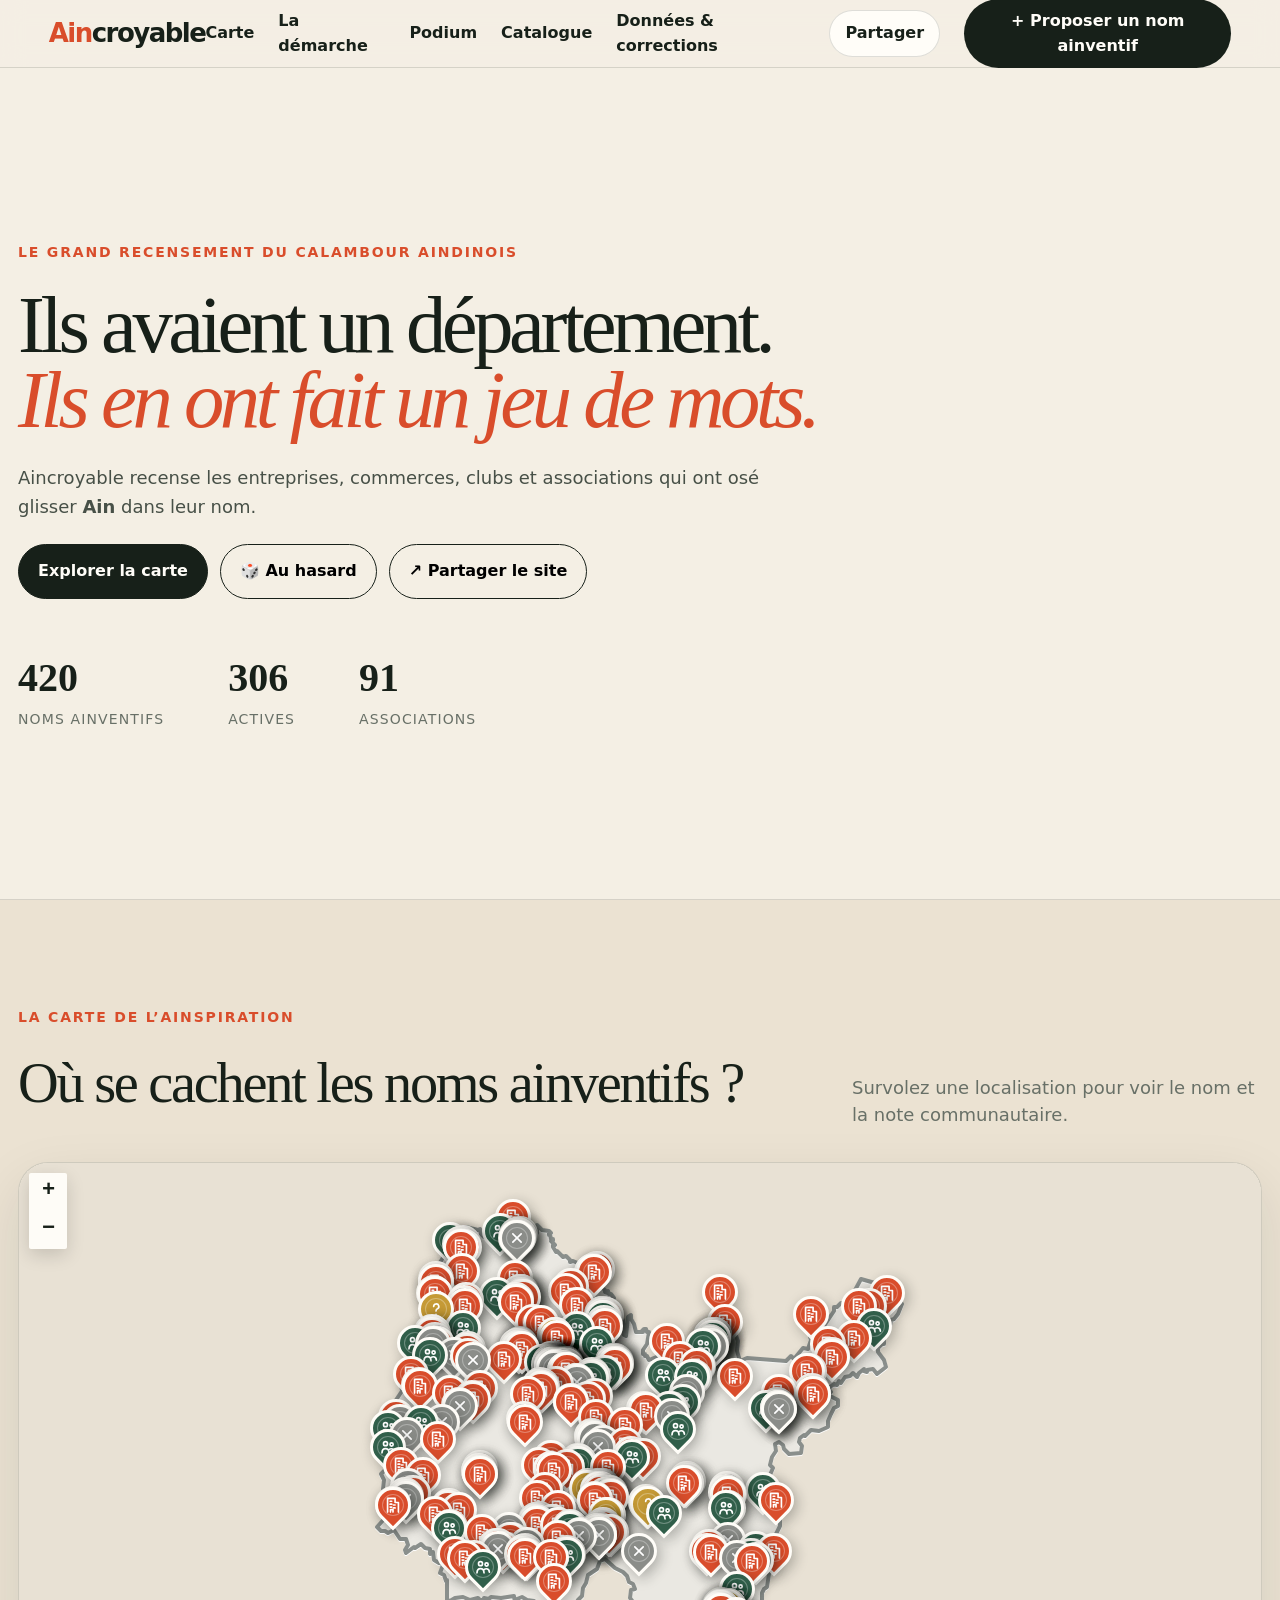
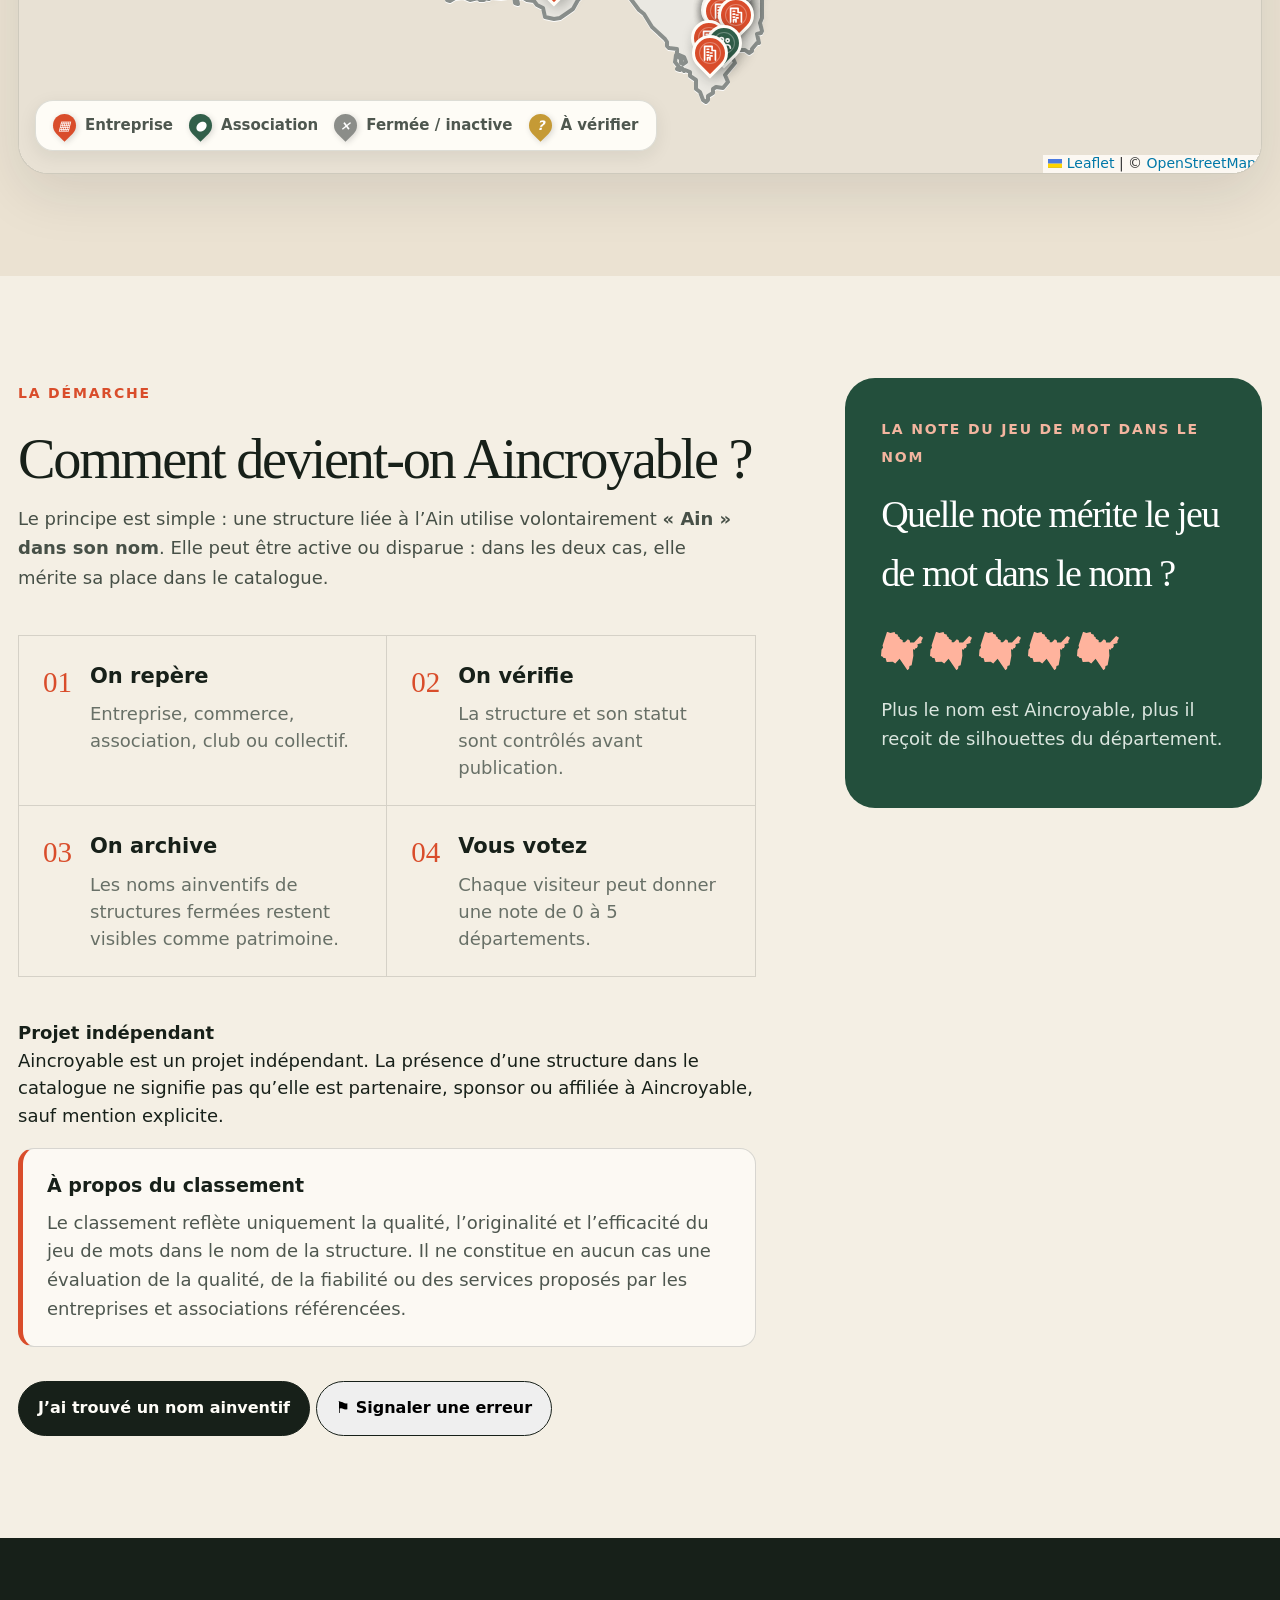
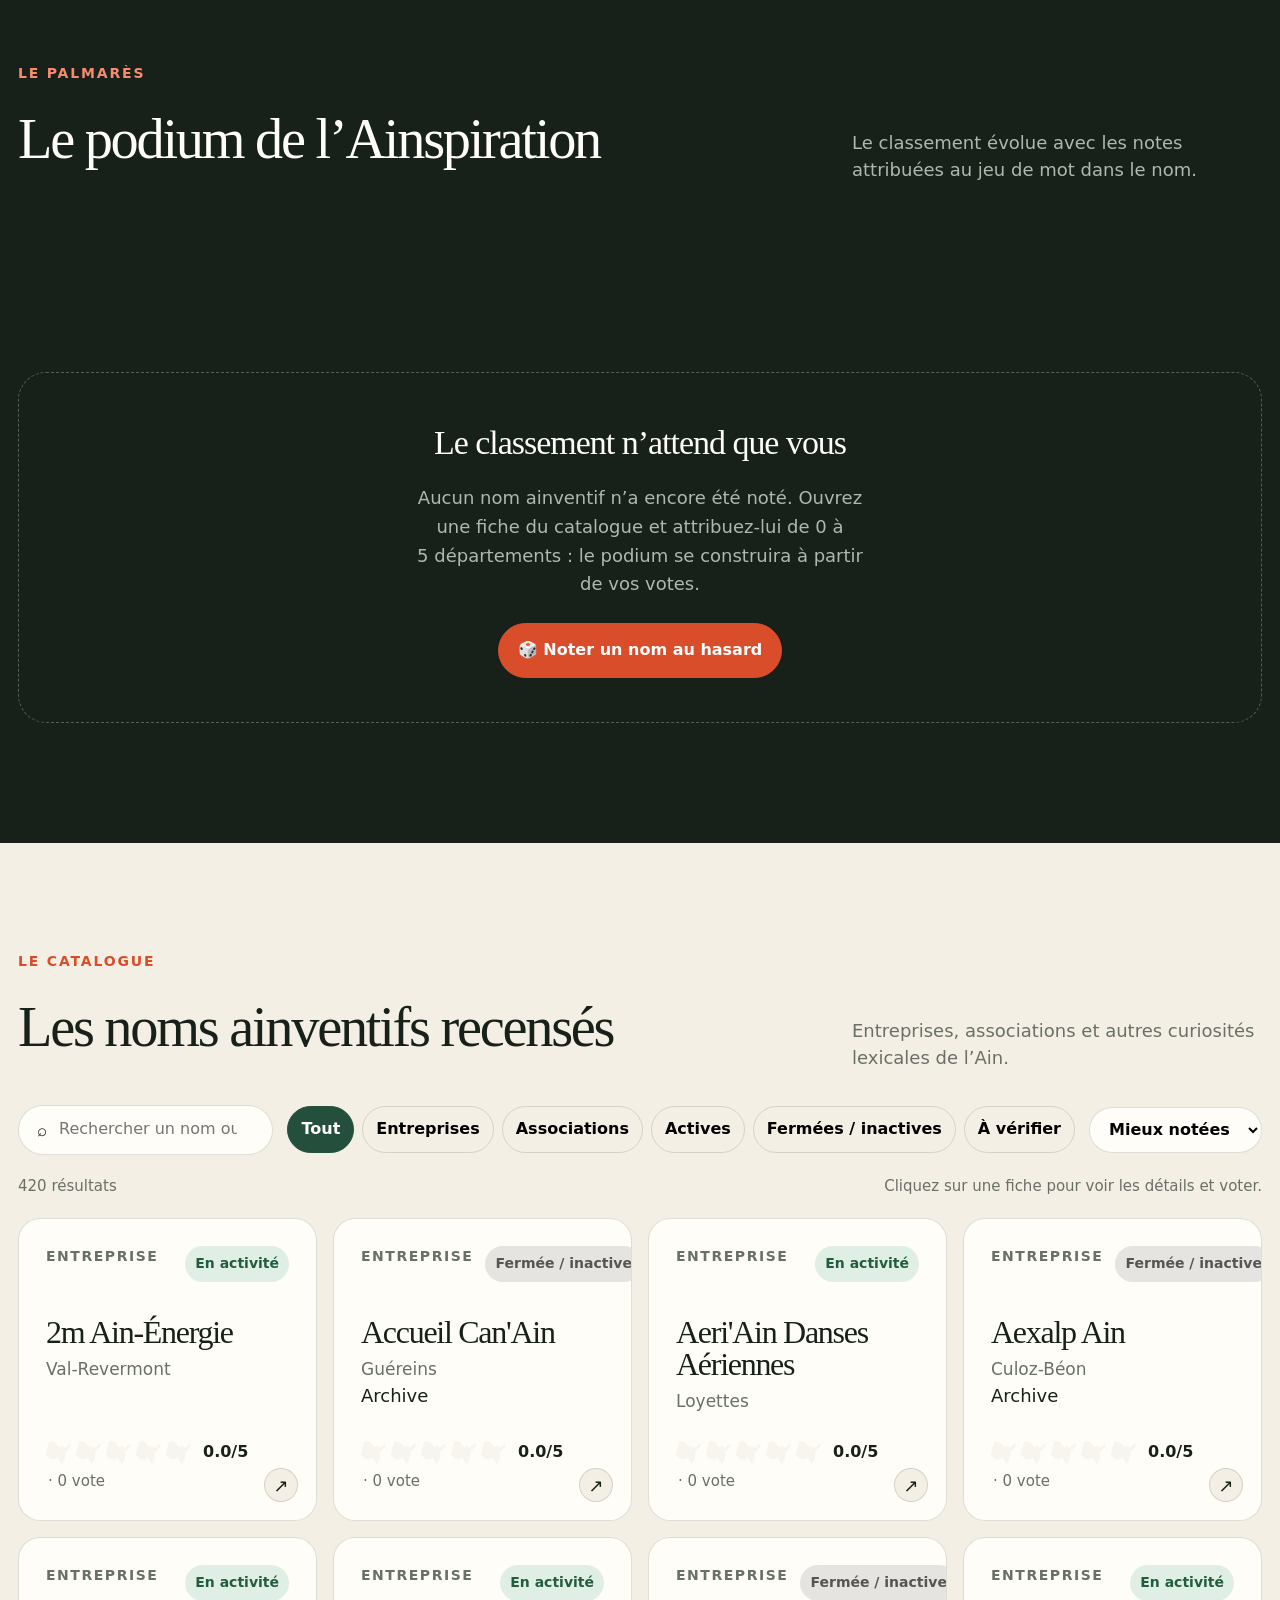
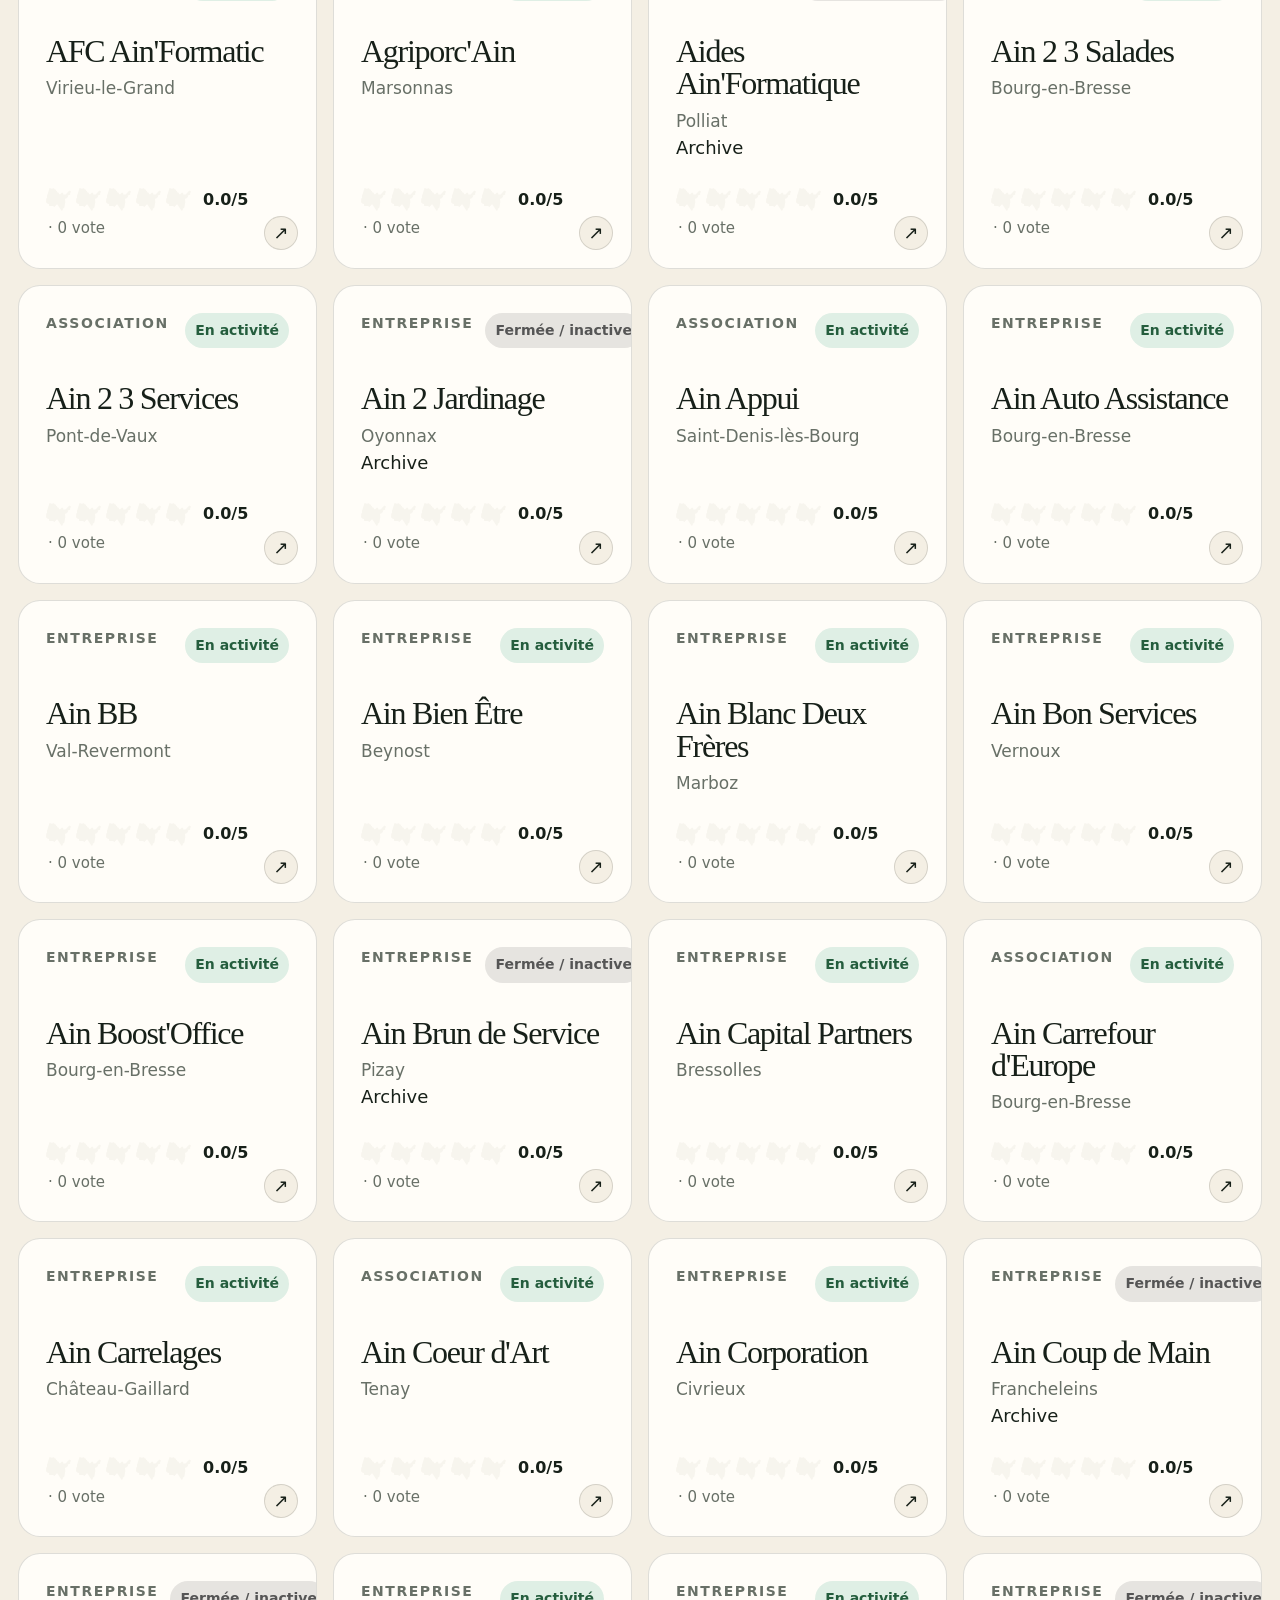
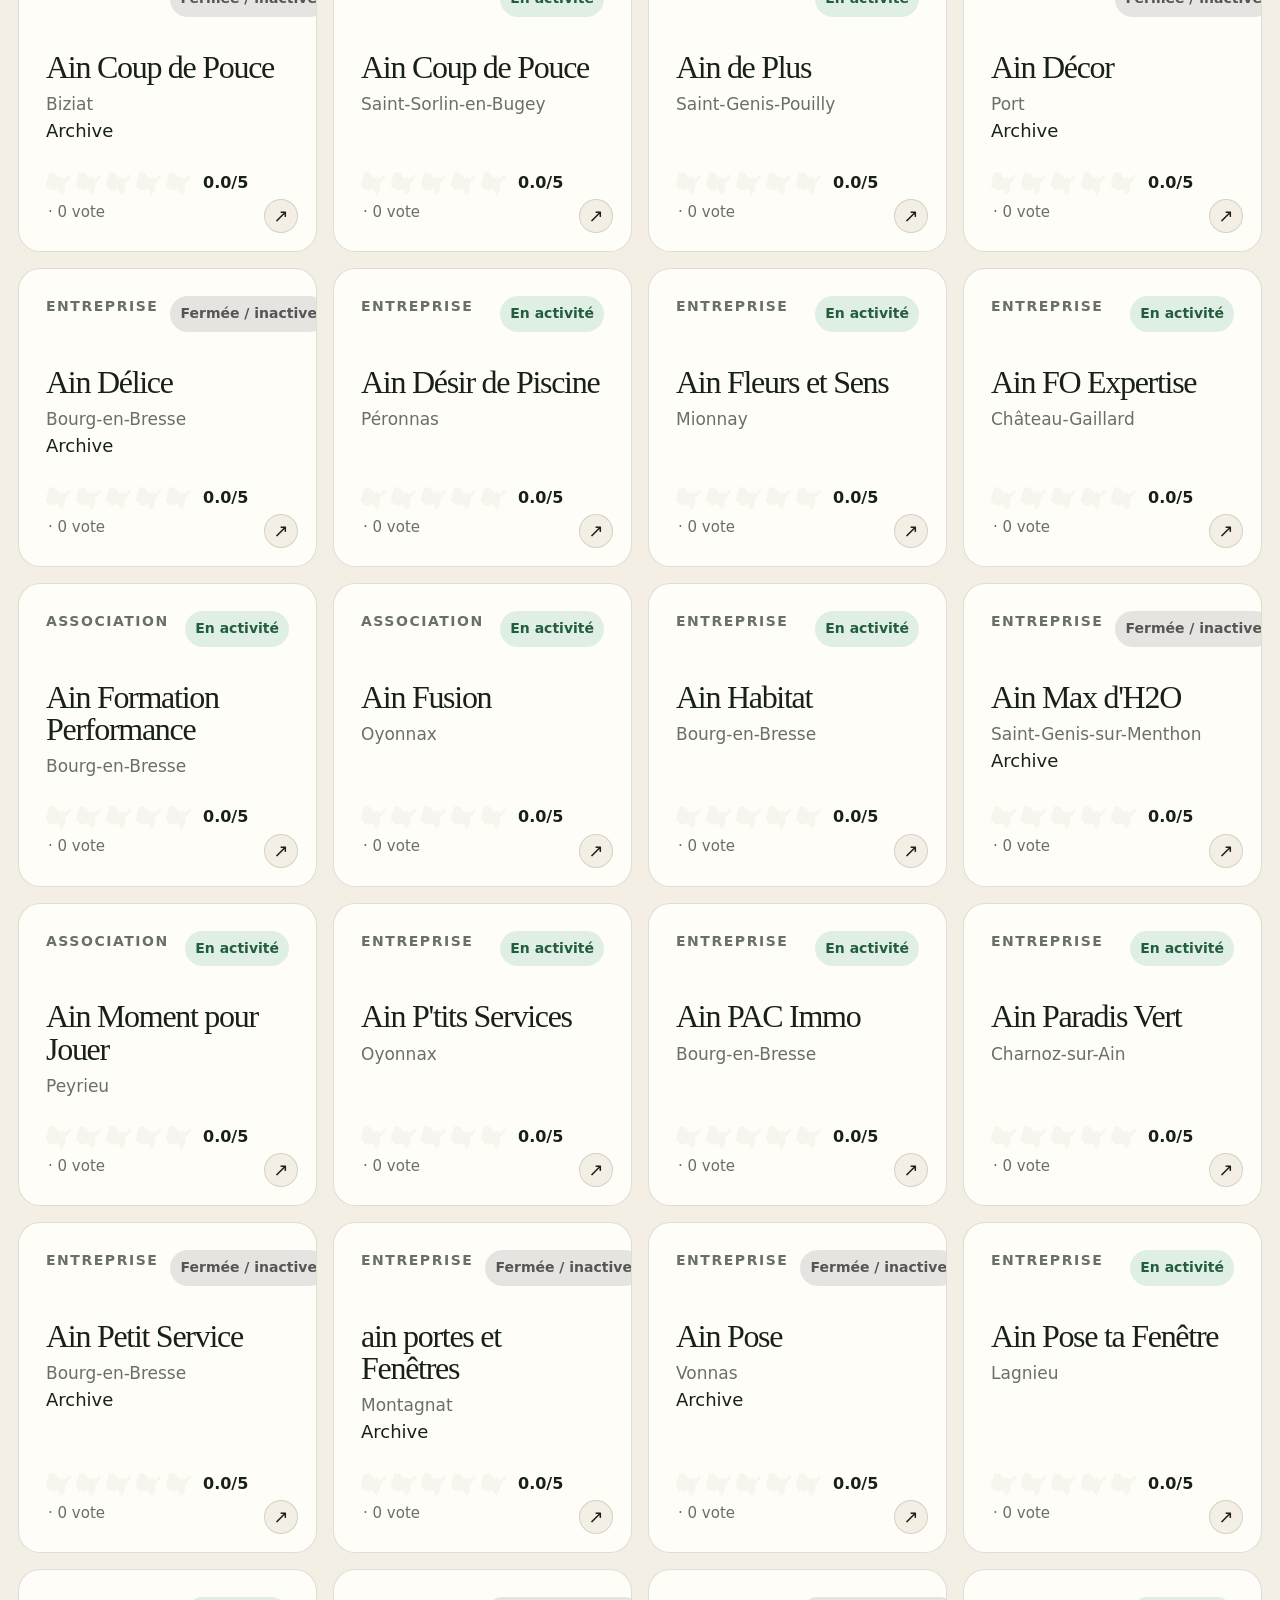
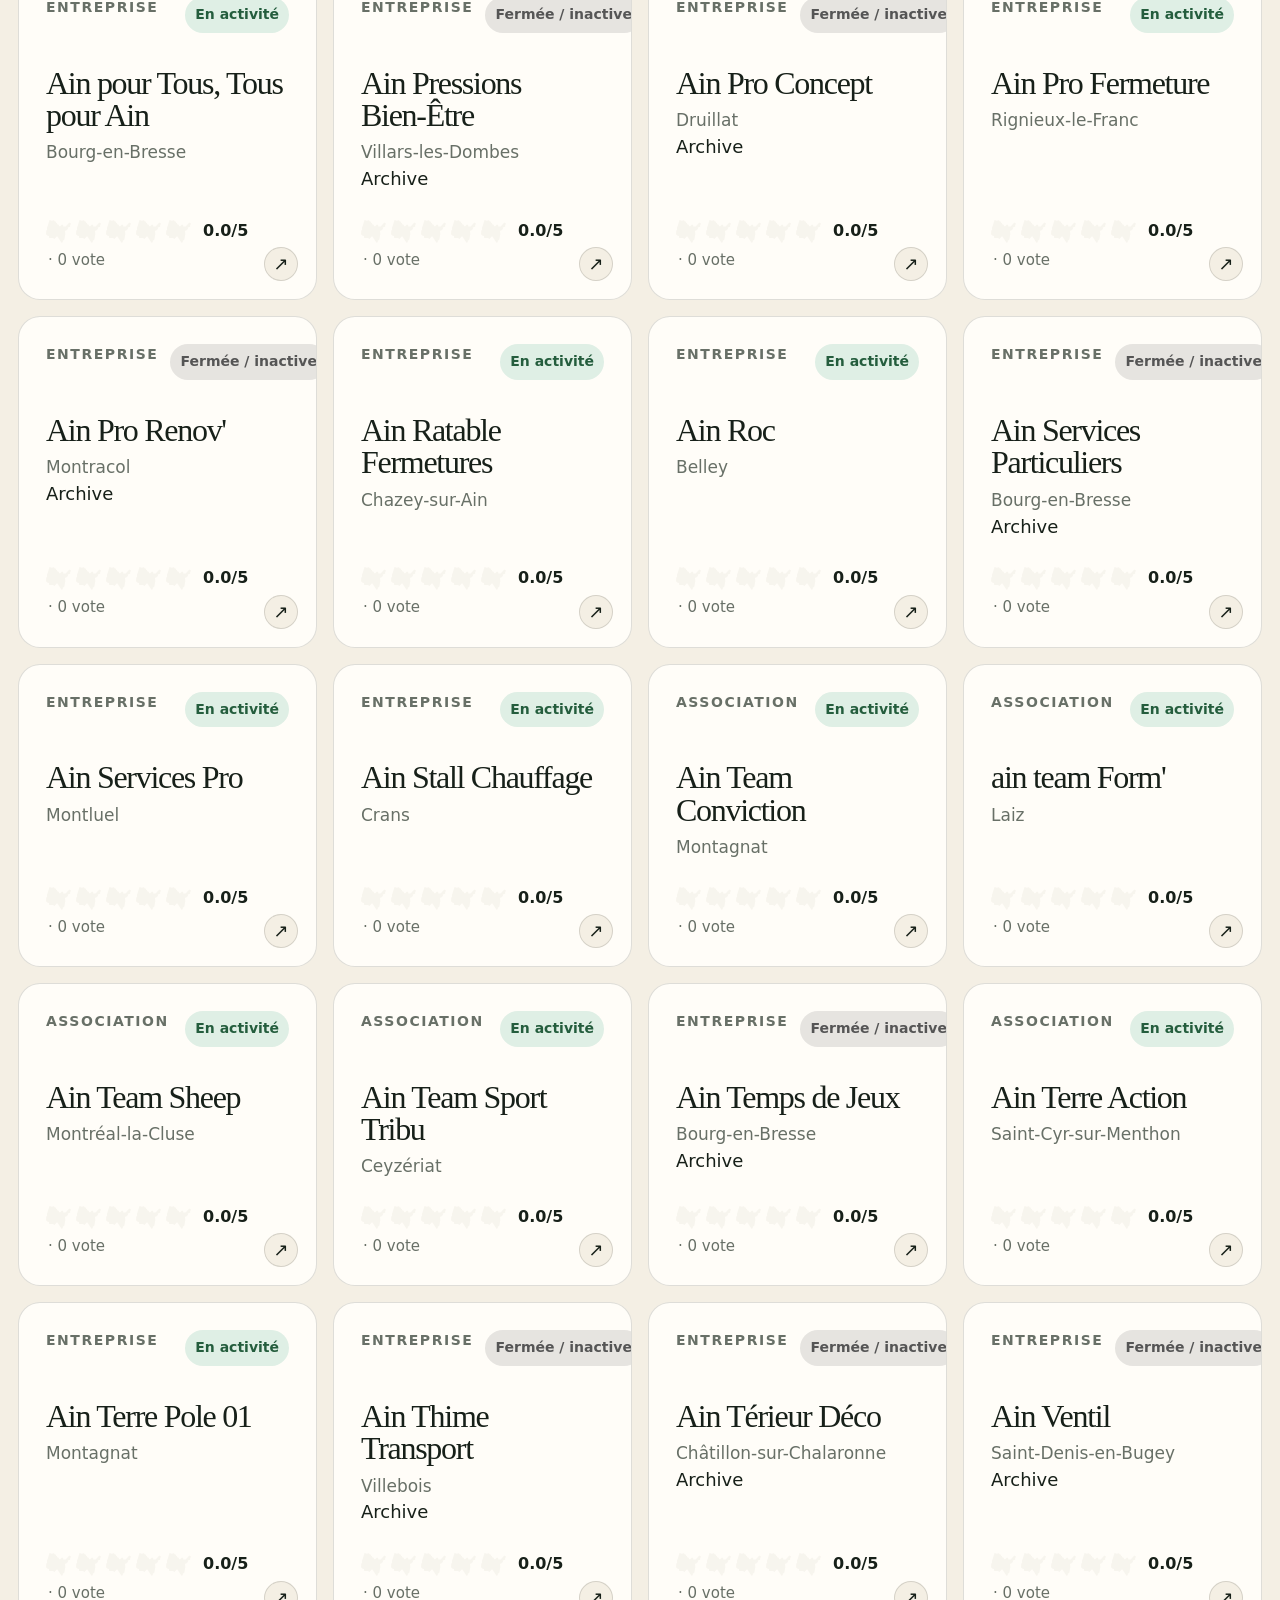
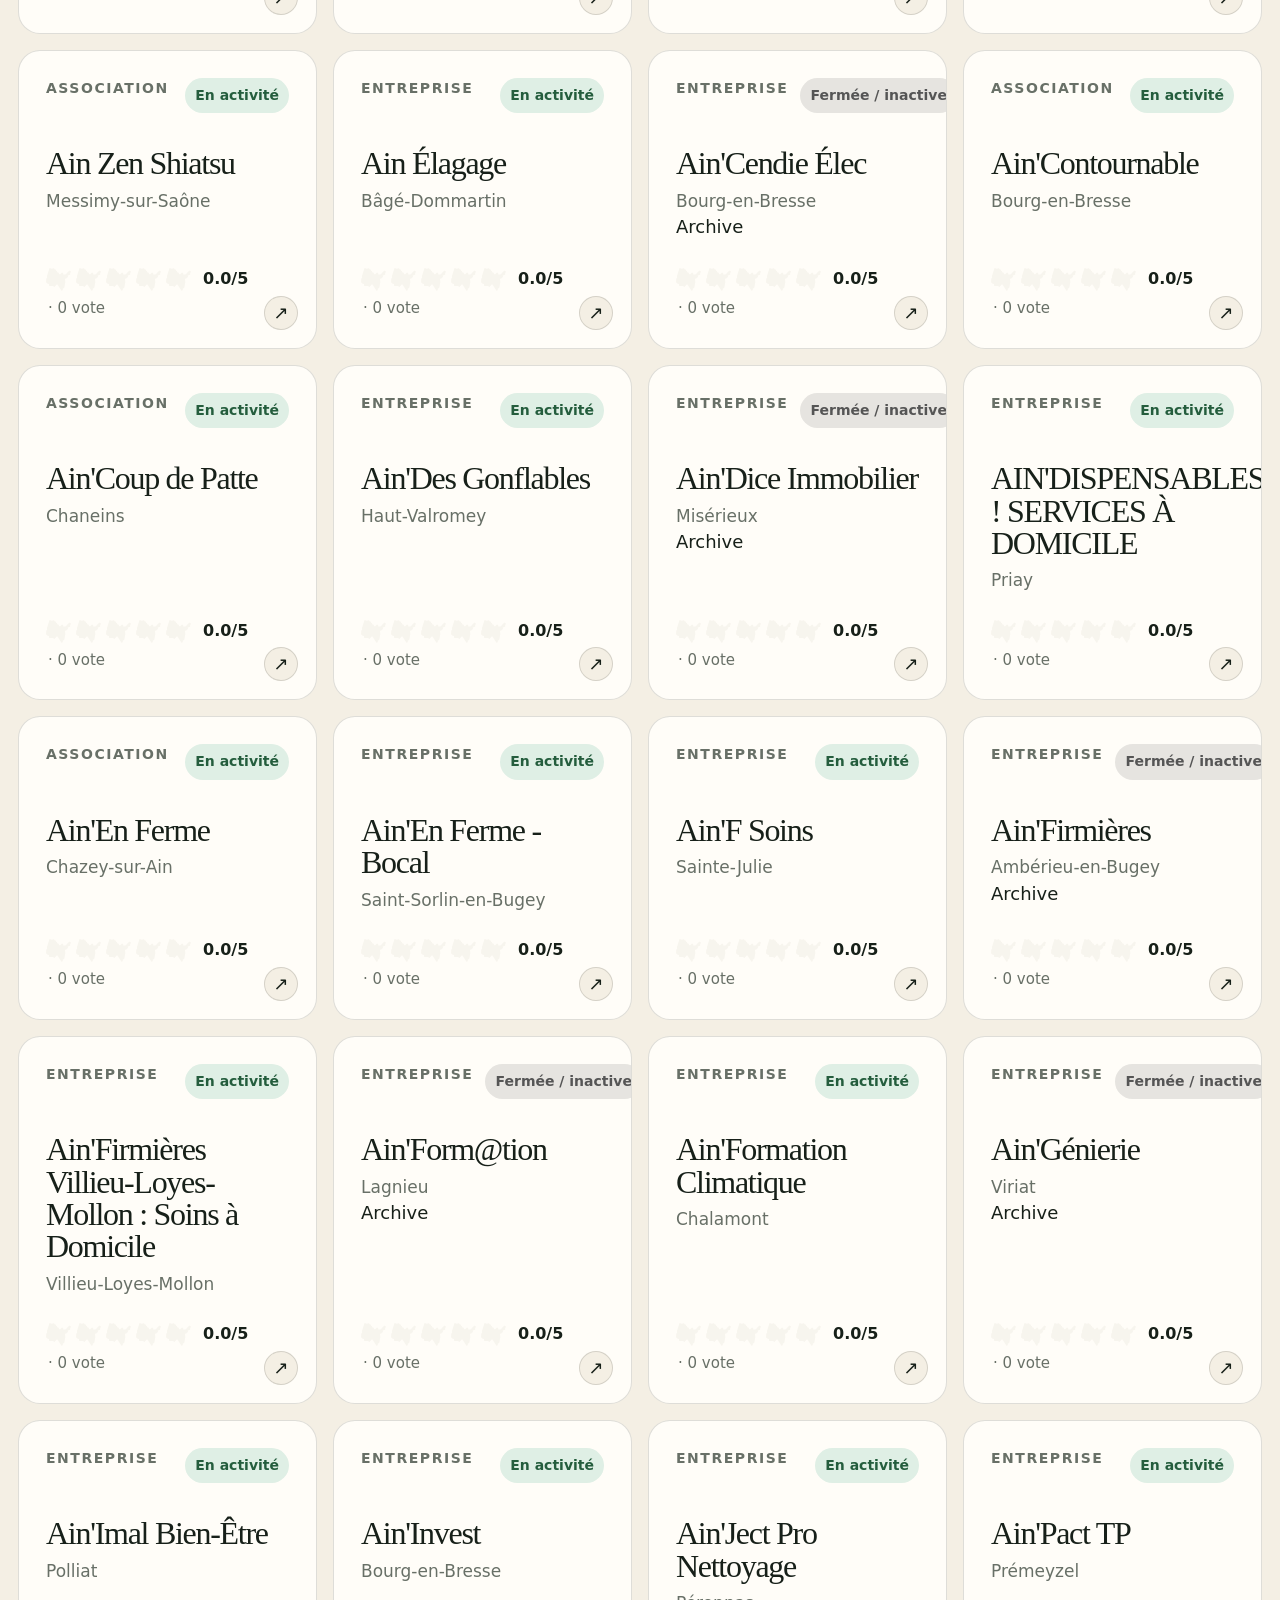
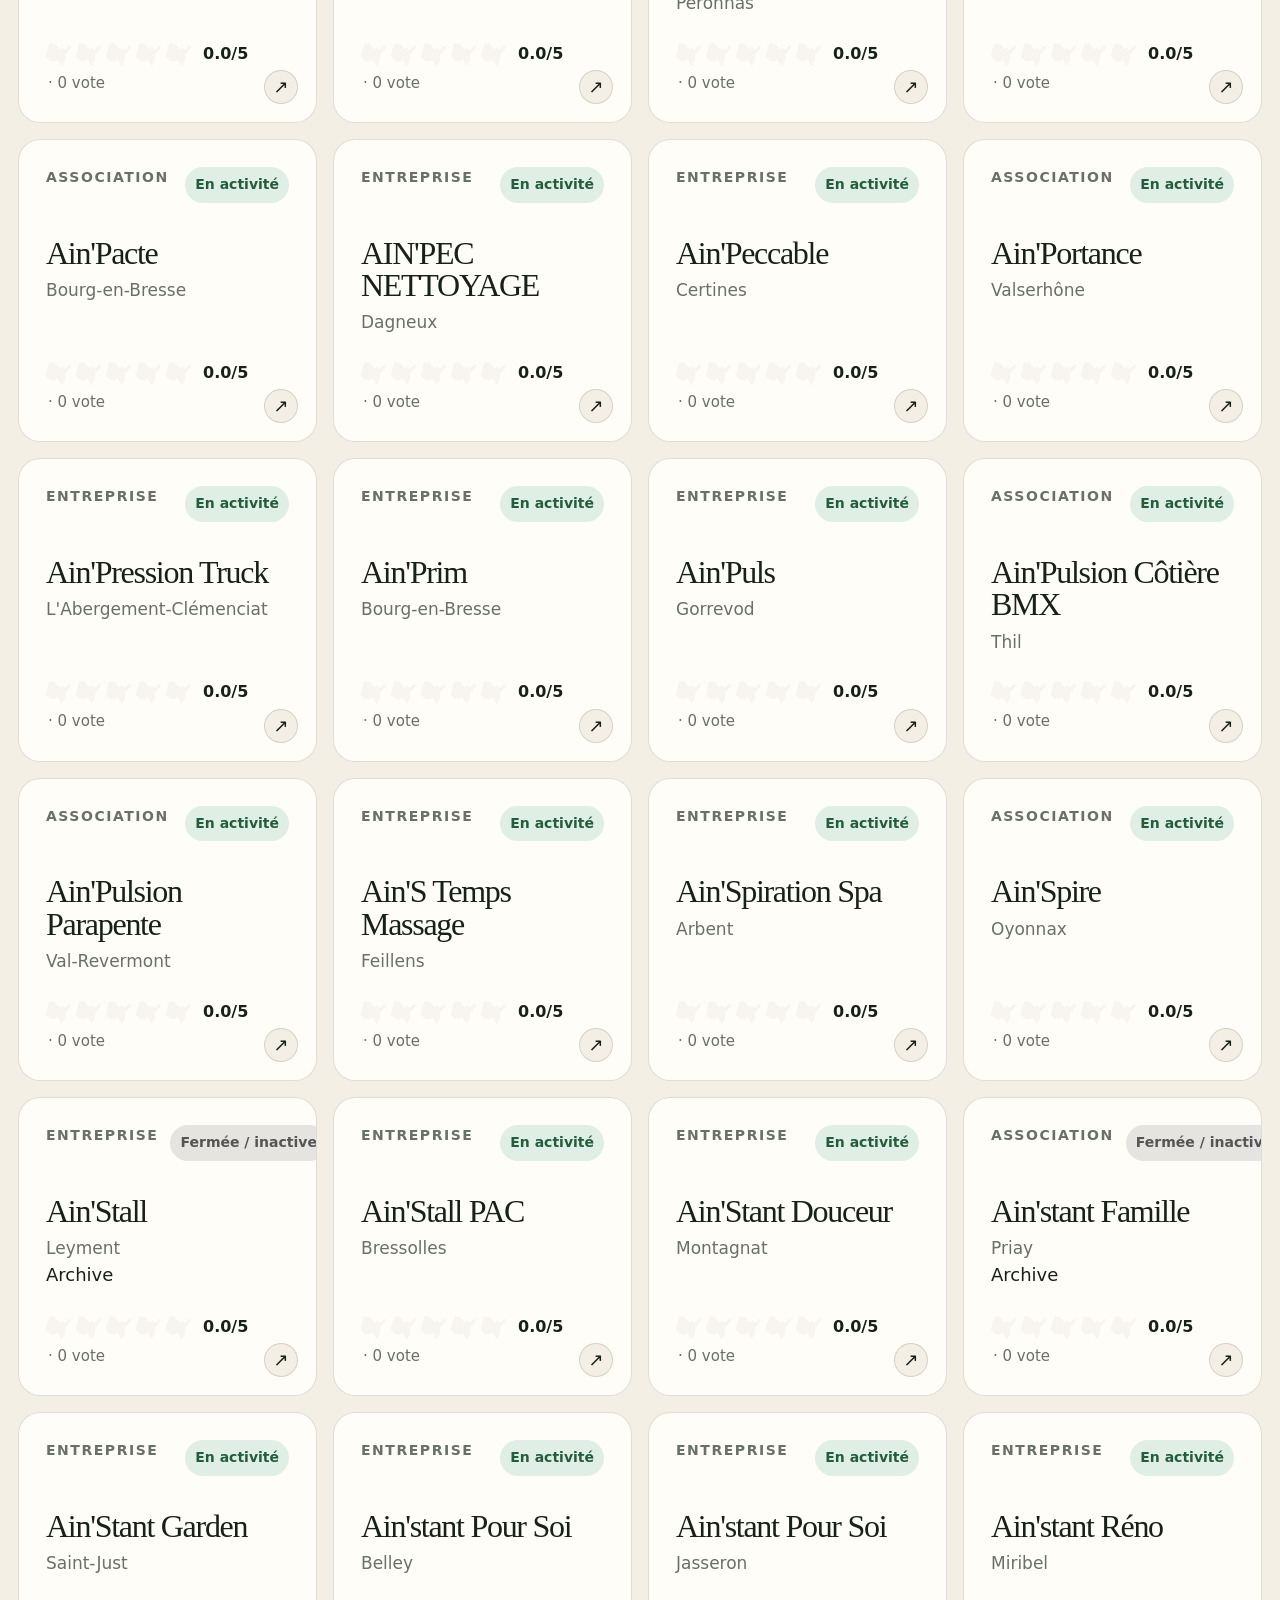
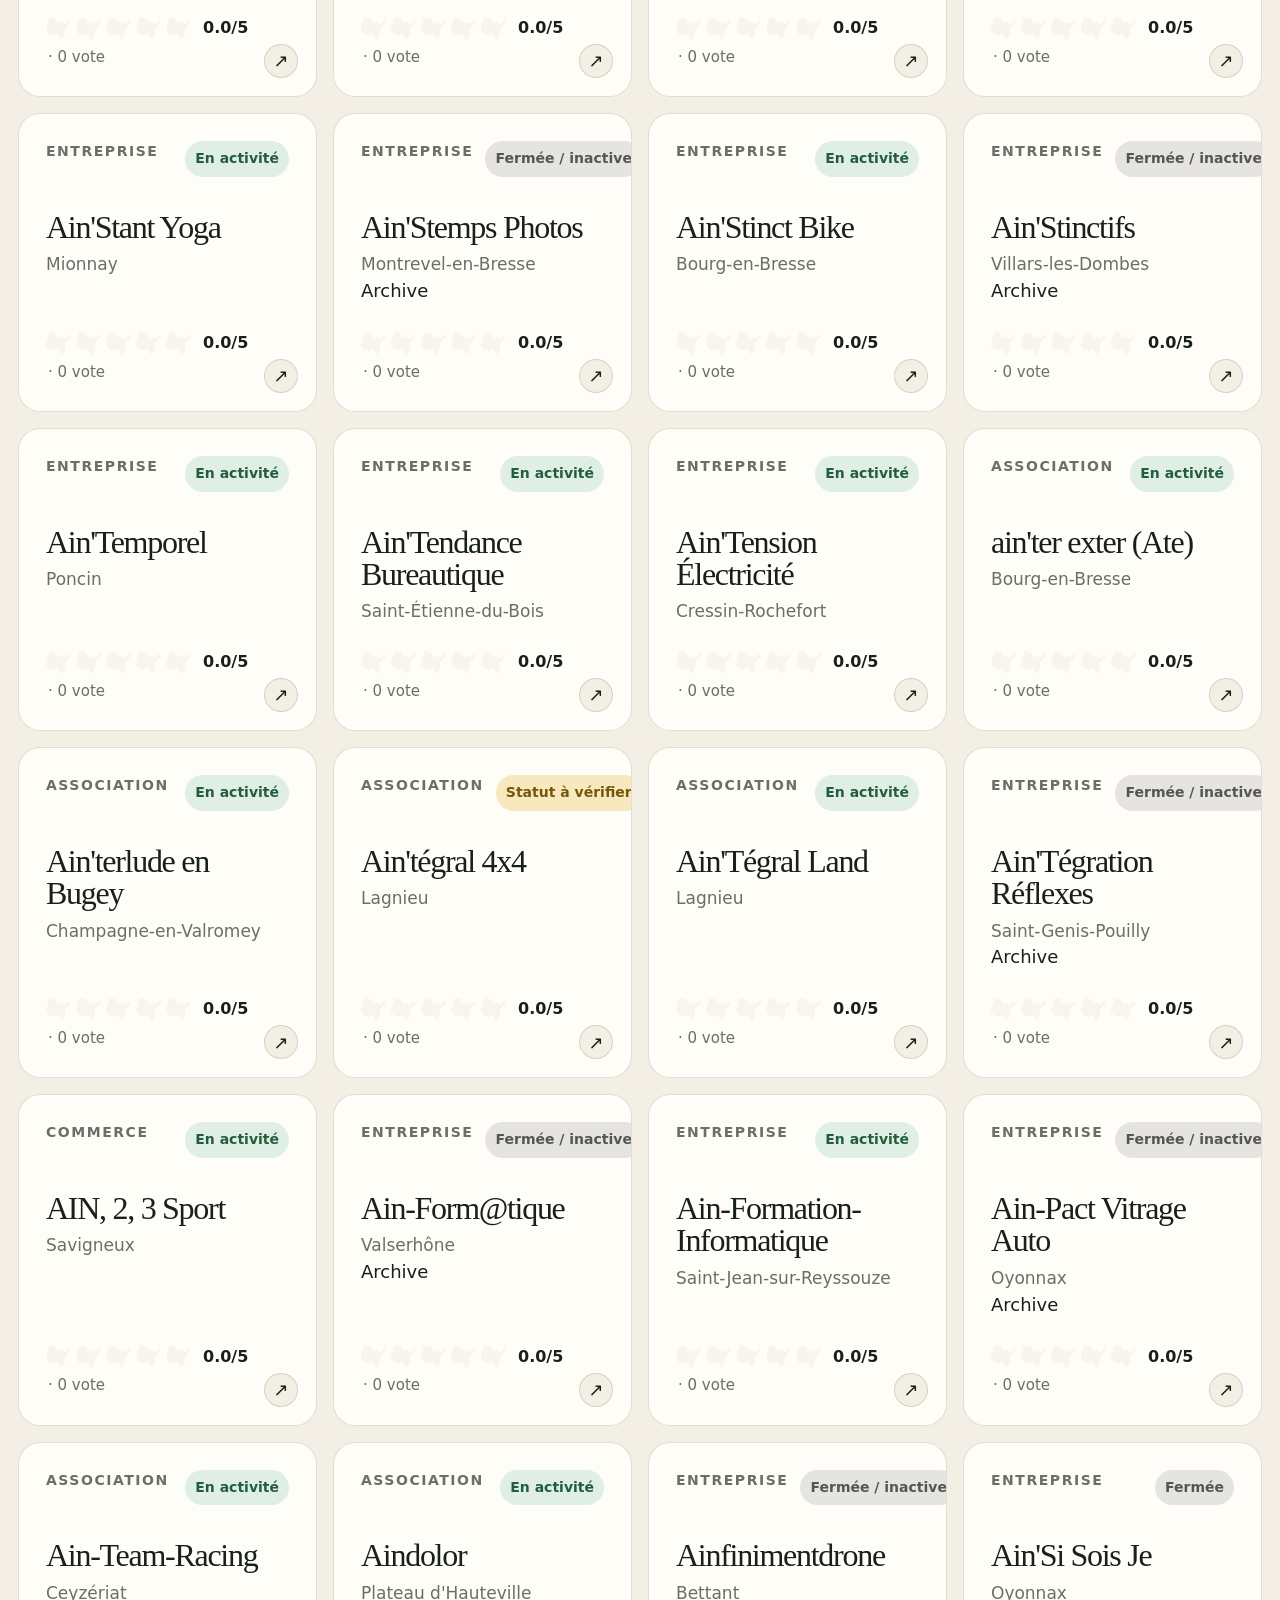
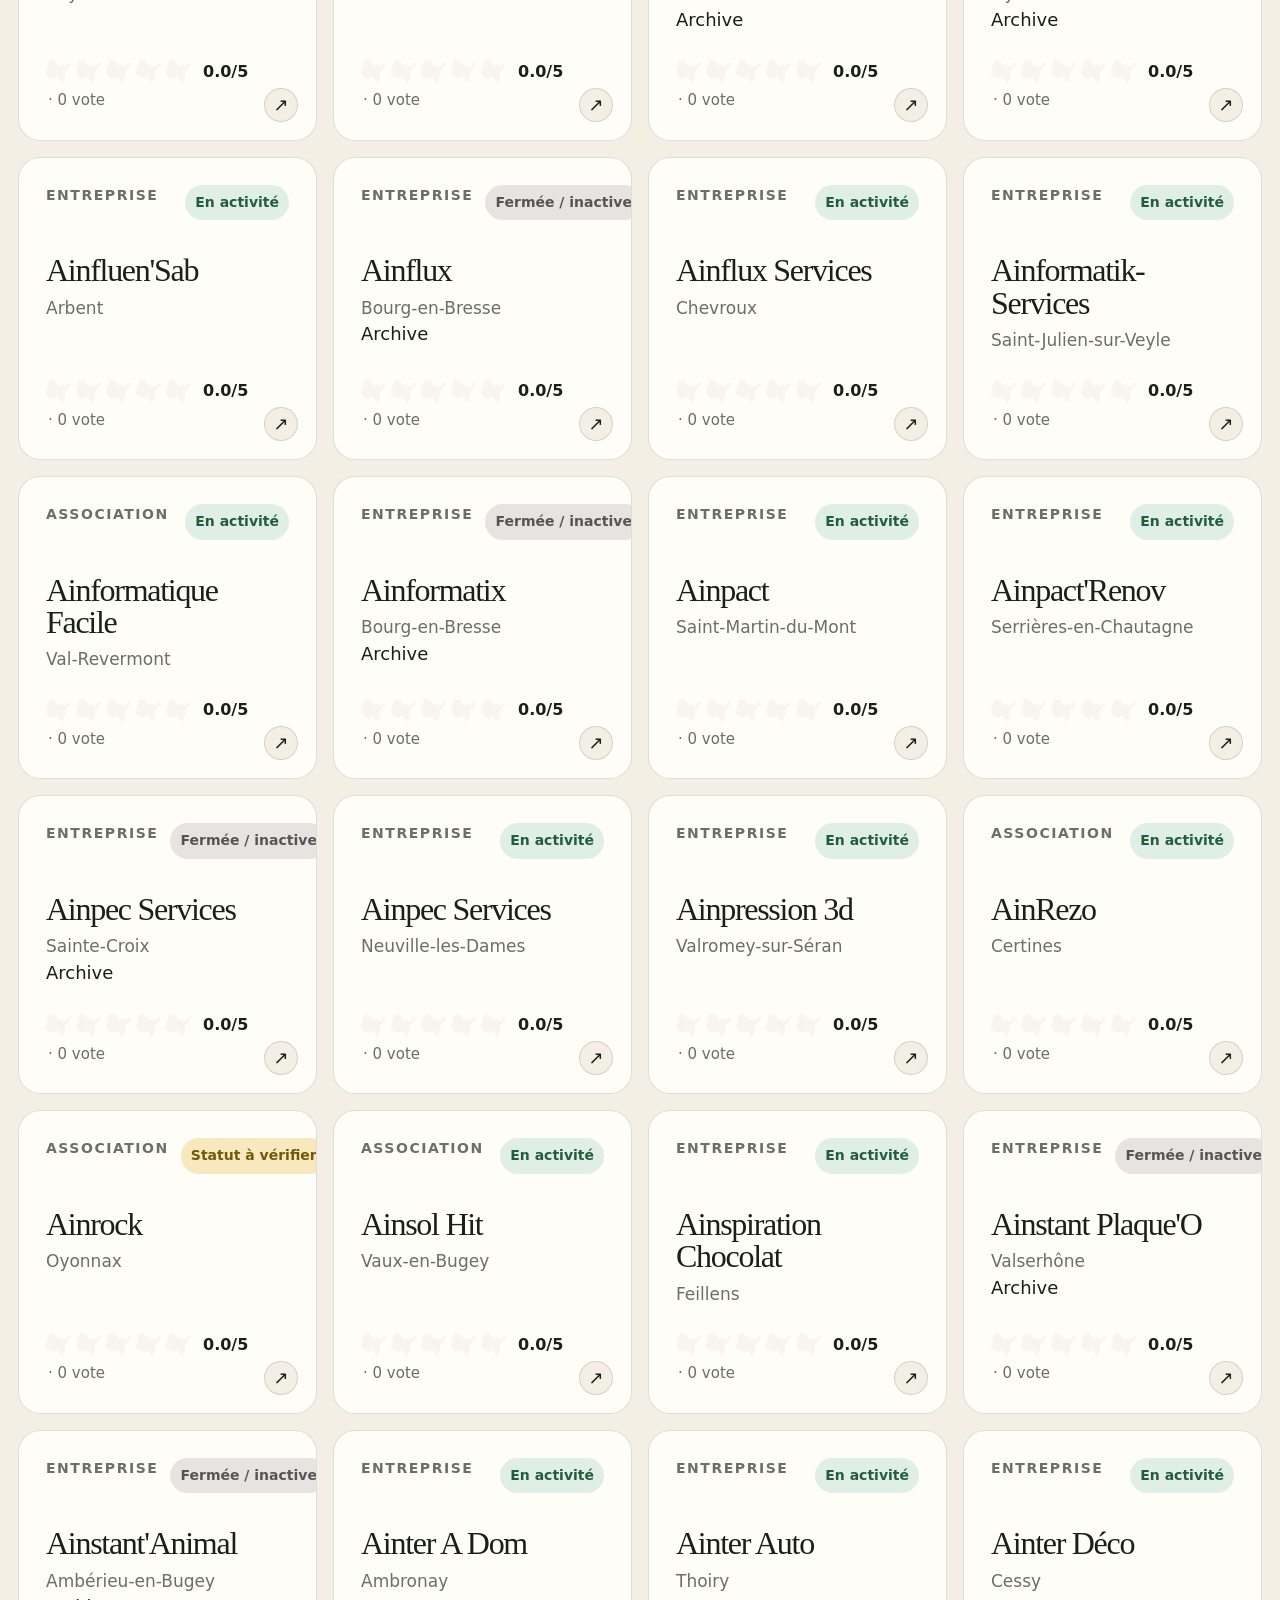
==== index.html @ 03d2b172 "Ajout de Ain'Si Sois Je" ====
<!doctype html>
<html lang="fr">
<head>
  <meta charset="utf-8">
  <meta name="viewport" content="width=device-width, initial-scale=1">
  <meta name="theme-color" content="#f4efe4">
  <title>Noms ainventifs de l'Ain : 420 entreprises et associations recensées | Aincroyable</title>
  <meta name="description" content="Le recensement des entreprises, commerces et associations de l'Ain qui ont glissé « Ain » dans leur nom : 420 jeux de mots répertoriés, notés et localisés commune par commune.">
  <meta name="robots" content="index, follow, max-image-preview:large">
  <link rel="canonical" href="https://www.aincroyable.fr/">

  <!-- Politique de sécurité du contenu.
       Restreint les origines autorisées : sans elle, un script injecté
       pourrait charger n'importe quoi ou exfiltrer des données.
       connect-src couvre déjà *.supabase.co : rien à modifier après avoir
       branché ta base. Note : frame-ancestors n'a volontairement pas été
       inclus, cette directive n'ayant aucun effet dans une balise meta —
       elle exige un en-tête HTTP, que GitHub Pages ne permet pas de définir. -->
  <meta http-equiv="Content-Security-Policy" content="
    default-src 'self';
    script-src 'self';
    style-src 'self' 'unsafe-inline';
    img-src 'self' data: https://tile.openstreetmap.org https://*.tile.openstreetmap.org;
    connect-src 'self' https://*.supabase.co;
    font-src 'self';
    form-action 'none';
    base-uri 'self';
    object-src 'none'">
  <meta name="referrer" content="strict-origin-when-cross-origin">

  <meta property="og:url" content="https://www.aincroyable.fr/">
  <meta property="og:type" content="website">
  <meta property="og:site_name" content="Aincroyable">
  <meta property="og:locale" content="fr_FR">
  <meta property="og:title" content="Noms ainventifs de l'Ain : 420 jeux de mots recensés">
  <meta property="og:description" content="Ils avaient un département, ils en ont fait un jeu de mots. Découvrez et notez les 420 noms ainventifs répertoriés dans l'Ain.">
  <meta property="og:image" content="https://www.aincroyable.fr/assets/share.jpg">
  <meta property="og:image:width" content="1200">
  <meta property="og:image:height" content="630">
  <meta property="og:image:alt" content="Aincroyable — le grand recensement du calambour aindinois">

  <meta name="twitter:card" content="summary_large_image">
  <meta name="twitter:title" content="Noms ainventifs de l'Ain : 420 jeux de mots recensés">
  <meta name="twitter:description" content="Ils avaient un département, ils en ont fait un jeu de mots.">
  <meta name="twitter:image" content="https://www.aincroyable.fr/assets/share.jpg">

  <link rel="icon" href="favicon.ico" sizes="any">
  <link rel="icon" href="favicon.png" type="image/png">
  <link rel="apple-touch-icon" href="apple-touch-icon.png">

  <script type="application/ld+json">
  {
    "@context": "https://schema.org",
    "@graph": [
      {
        "@type": "WebSite",
        "@id": "https://www.aincroyable.fr/#website",
        "url": "https://www.aincroyable.fr/",
        "name": "Aincroyable",
        "description": "Recensement des entreprises et associations de l'Ain dont le nom contient un jeu de mots sur « Ain ».",
        "inLanguage": "fr-FR"
      },
      {
        "@type": "CollectionPage",
        "@id": "https://www.aincroyable.fr/#catalogue",
        "url": "https://www.aincroyable.fr/",
        "name": "Les noms ainventifs de l'Ain",
        "isPartOf": { "@id": "https://www.aincroyable.fr/#website" },
        "about": "Jeux de mots sur le nom du département de l'Ain dans les raisons sociales",
        "inLanguage": "fr-FR"
      }
    ]
  }
  </script>

  <!-- Leaflet 1.9.4 servi localement (vendor/leaflet).
       Les fichiers proviennent du paquet npm officiel et leurs empreintes
       SHA-256 correspondent à celles publiées par le projet. Aucun CDN
       n'est contacté : une compromission d'unpkg ne peut pas atteindre le site. -->
  <link rel="stylesheet" href="vendor/leaflet/leaflet.css">
  <link rel="stylesheet" href="styles.css?v=42">
</head>
<body>
<header class="topbar">
  <a class="brand" href="#accueil"><span class="brand-mark">Ain</span><span>croyable</span></a>
  <button class="menu-btn" aria-label="Ouvrir le menu">☰</button>
  <nav class="nav">
    <a href="#carte">Carte</a>
    <a href="#demarche">La démarche</a>
    <a href="#classement">Podium</a>
    <a href="#catalogue">Catalogue</a>
    <a href="#donnees-corrections">Données & corrections</a>
    <button class="nav-share" type="button" data-share-site>Partager</button>
    <button class="nav-cta" data-action="submit">+ Proposer un nom ainventif</button>
  </nav>
</header>

<main>
  <section class="hero" id="accueil">
    <div class="hero-copy">
      <span class="eyebrow">LE GRAND RECENSEMENT DU CALAMBOUR AINDINOIS</span>
      <h1>Ils avaient un département.<br><em>Ils en ont fait un jeu de mots.</em></h1>
      <p>Aincroyable recense les entreprises, commerces, clubs et associations qui ont osé glisser <strong>Ain</strong> dans leur nom.</p>
      <div class="hero-actions">
        <a href="#carte" class="btn primary">Explorer la carte</a>
        <button class="btn ghost" id="randomBtn">🎲 Au hasard</button>
        <button class="btn ghost share-site-btn" type="button" data-share-site>↗ Partager le site</button>
      </div>
      <div class="hero-stats">
        <div><strong id="statEntries">0</strong><span>Noms ainventifs</span></div>
        <div><strong id="statActive">0</strong><span>actives</span></div>
        <div><strong id="statAssoc">0</strong><span>associations</span></div>
      </div>
    </div>
  </section>

  <section class="map-section" id="carte">
    <div class="section-head map-head">
      <div>
        <span class="eyebrow">LA CARTE DE L’AINSPIRATION</span>
        <h2>Où se cachent les noms ainventifs&nbsp;?</h2>
      </div>
      <p>Survolez une localisation pour voir le nom et la note communautaire.</p>
    </div>
    <div class="real-map-wrap">
      <div id="ainMap" class="leaflet-map" aria-label="Carte interactive des noms ainventifs"></div>
      <div class="map-key" aria-label="Légende de la carte">
        <span><i class="legend-marker company" aria-hidden="true"><b>▦</b></i>Entreprise</span>
        <span><i class="legend-marker association" aria-hidden="true"><b>●</b></i>Association</span>
        <span><i class="legend-marker closed" aria-hidden="true"><b>×</b></i>Fermée / inactive</span>
        <span><i class="legend-marker uncertain" aria-hidden="true"><b>?</b></i>À vérifier</span>
      </div>
    </div>
  </section>

  <section class="method" id="demarche">
    <div class="method-copy">
      <span class="eyebrow">LA DÉMARCHE</span>
      <h2>Comment devient-on Aincroyable&nbsp;?</h2>
      <p>Le principe est simple : une structure liée à l’Ain utilise volontairement <strong>« Ain » dans son nom</strong>. Elle peut être active ou disparue : dans les deux cas, elle mérite sa place dans le catalogue.</p>
      <div class="rules">
        <article><span>01</span><div><h3>On repère</h3><p>Entreprise, commerce, association, club ou collectif.</p></div></article>
        <article><span>02</span><div><h3>On vérifie</h3><p>La structure et son statut sont contrôlés avant publication.</p></div></article>
        <article><span>03</span><div><h3>On archive</h3><p>Les noms ainventifs de structures fermées restent visibles comme patrimoine.</p></div></article>
        <article><span>04</span><div><h3>Vous votez</h3><p>Chaque visiteur peut donner une note de 0 à 5 départements.</p></div></article>
      </div>
      <div class="independence-note">
        <strong>Projet indépendant</strong>
        <p>Aincroyable est un projet indépendant. La présence d’une structure dans le catalogue ne signifie pas qu’elle est partenaire, sponsor ou affiliée à Aincroyable, sauf mention explicite.</p>
      </div>

      <div class="ranking-disclaimer">
        <strong>À propos du classement</strong>
        <p>Le classement reflète uniquement la qualité, l’originalité et l’efficacité du jeu de mots dans le nom de la structure. Il ne constitue en aucun cas une évaluation de la qualité, de la fiabilité ou des services proposés par les entreprises et associations référencées.</p>
      </div>
      <div class="method-actions">
        <button class="btn primary" data-action="submit">J’ai trouvé un nom ainventif</button>
        <button class="btn report-btn" type="button" data-action="report">⚑ Signaler une erreur</button>
      </div>
    </div>
    <aside class="rating-demo">
      <span class="mini-label">LA NOTE DU JEU DE MOT DANS LE NOM</span>
      <h3>Quelle note mérite le jeu de mot dans le nom&nbsp;?</h3>
      <div class="big-rating" id="demoRating"></div>
      <p>Plus le nom est Aincroyable, plus il reçoit de silhouettes du département.</p>
    </aside>
  </section>

  <section class="ranking" id="classement">
    <div class="section-head">
      <div>
        <span class="eyebrow">LE PALMARÈS</span>
        <h2>Le podium de l’Ainspiration</h2>
      </div>
      <p>Le classement évolue avec les notes attribuées au jeu de mot dans le nom.</p>
    </div>
    <div id="podium" class="podium"></div>
  </section>

  <section class="catalogue-section" id="catalogue">
    <div class="section-head">
      <div>
        <span class="eyebrow">LE CATALOGUE</span>
        <h2>Les noms ainventifs recensés</h2>
      </div>
      <p>Entreprises, associations et autres curiosités lexicales de l’Ain.</p>
    </div>

    <div class="toolbar">
      <label class="search"><span>⌕</span><input id="searchInput" type="search" placeholder="Rechercher un nom ou une commune…"></label>
      <div class="filters">
        <button class="chip active" data-filter="all">Tout</button>
        <button class="chip" data-filter="Entreprise">Entreprises</button>
        <button class="chip" data-filter="Association">Associations</button>
        <button class="chip" data-filter="active">Actives</button>
        <button class="chip" data-filter="closed">Fermées / inactives</button>
        <button class="chip" data-filter="uncertain">À vérifier</button>
      </div>
      <select id="sortSelect">
        <option value="rating">Mieux notées</option>
        <option value="votes">Plus votées</option>
        <option value="name">A → Z</option>
      </select>
    </div>

    <div class="catalogue-meta"><span id="resultCount"></span><span>Cliquez sur une fiche pour voir les détails et voter.</span></div>
    <div class="grid" id="cards"></div>
  </section>
</main>


<section class="data-corrections" id="donnees-corrections">
  <div class="data-corrections-inner">
    <span class="eyebrow">DONNÉES ET CORRECTIONS</span>
    <h2>Un catalogue vivant, corrigé quand il le faut.</h2>

    <div class="data-corrections-grid">
      <article>
        <h3>Structures en activité</h3>
        <p>Le catalogue affiche uniquement des informations professionnelles utiles : nom de la structure, commune, activité, statut et, lorsqu’il existe, un lien public vers son site ou sa page publique.</p>
      </article>

      <article>
        <h3>Structures fermées</h3>
        <p>Les noms de structures fermées ou inactives peuvent être conservés à titre d’archive. Elles sont clairement identifiées comme telles afin de ne pas laisser penser qu’elles exercent encore.</p>
      </article>

      <article>
        <h3>Vie privée</h3>
        <p>Aincroyable n’a pas vocation à publier d’adresse personnelle, de téléphone personnel, d’e-mail personnel ni d’autres informations privées sur les dirigeants ou entrepreneurs.</p>
      </article>

      <article>
        <h3>Ce que ce site enregistre sur vous</h3>
        <p>Aucun cookie publicitaire et aucun suivi individuel. Aincroyable utilise une mesure d’audience agrégée respectueuse de la vie privée, ainsi que les trois éléments nécessaires au fonctionnement du site&nbsp;:</p>
        <ul class="privacy-list">
          <li><strong>Les statistiques de fréquentation.</strong> Cloudflare Web Analytics mesure de façon agrégée les visites, les pages consultées, les appareils et la provenance générale du trafic, sans établir de profil individuel ni utiliser ces données à des fins publicitaires.</li>
          <li><strong>Vos votes.</strong> Un identifiant aléatoire est créé dans votre navigateur pour que votre note remplace la précédente au lieu de s’y ajouter. Il ne permet pas de vous identifier et disparaît si vous effacez vos données de navigation.</li>
          <li><strong>Vos signalements.</strong> Si vous utilisez le formulaire de correction, son contenu est enregistré. L’adresse e-mail est facultative et ne sert qu’à vous répondre&nbsp;; sans elle, le signalement est anonyme.</li>
          <li><strong>Les journaux techniques</strong> de l’hébergeur et de la base de données, qui conservent temporairement les adresses IP de connexion, comme tout serveur web.</li>
        </ul>
        <p>Rien n’est revendu ni transmis à des tiers à des fins publicitaires. Pour demander la suppression d’un signalement que vous avez envoyé, écrivez à l’adresse de contact.</p>
      </article>

      <article>
        <h3>Une erreur&nbsp;?</h3>
        <p>Si une information est incorrecte, obsolète ou ne devrait pas apparaître, utilisez le bouton <strong>Signaler une erreur</strong>. Les corrections peuvent être examinées et intégrées au catalogue.</p>
      </article>
    </div>

    <div class="archive-note">
      <strong>Archives</strong>
      <p>Une structure fermée peut rester visible pour préserver l’histoire des noms ainventifs recensés. Sa présence dans les archives ne constitue pas une recommandation commerciale.</p>
    </div>

    <div class="data-actions">
      <button class="btn report-btn" type="button" data-action="report">⚑ Signaler une erreur</button>
      <a class="btn ghost" href="#demarche">Relire la démarche</a>
    </div>
  </div>
</section>

<footer>
  <div class="brand footer-brand"><span class="brand-mark">Ain</span><span>croyable</span></div>
  <p>Le patrimoine du jeu de mots en Ain.</p>
  <div><a href="#demarche">La démarche</a><a href="#catalogue">Catalogue</a><a href="#donnees-corrections">Données & corrections</a></div>
</footer>

<div id="shareToast" class="share-toast" role="status" aria-live="polite" hidden>
  Lien copié — vous pouvez le coller où vous voulez ✓
</div>

<dialog id="detailDialog">
  <button class="close" aria-label="Fermer">×</button>
  <div id="detailContent"></div>
</dialog>

<dialog id="submitDialog">
  <button class="close" aria-label="Fermer">×</button>
  <div class="submit-wrap">
    <span class="eyebrow">CONTRIBUER</span>
    <h2>Un nouveau nom ainventif&nbsp;?</h2>
    <form id="submitForm">
      <label>Nom de la structure<input required name="name"></label>
      <label>Commune<input required name="city"></label>
      <label>Lien utile<input name="url" type="url"></label>
      <button class="btn primary" type="submit">Envoyer la proposition</button>
    </form>
    <div id="submitThanks" hidden>
      <strong>Merci&nbsp;!</strong>
      <p data-submit-note>Votre proposition a bien été transmise.</p>
      <p class="submit-privacy">Nous conservons uniquement le nom, la commune et le lien que vous avez indiqués, le temps d’étudier la proposition.</p>
    </div>
  </div>
</dialog>

<dialog id="reportDialog">
  <button class="close" aria-label="Fermer">×</button>
  <div class="submit-wrap report-wrap">
    <span class="eyebrow">SIGNALER UNE ERREUR</span>
    <h2>Quelque chose cloche&nbsp;?</h2>
    <p class="report-intro">Merci de nous aider à garder le catalogue à jour. Indiquez simplement ce qui doit être corrigé.</p>

    <form id="reportForm">
      <label>
        Structure concernée
        <select name="structure" id="reportStructure" required>
          <option value="">Choisir une structure…</option>
        </select>
      </label>

      <label>
        Type d’erreur
        <select name="errorType" required>
          <option value="">Choisir…</option>
          <option value="fermeture">La structure a fermé</option>
          <option value="reouverture">La structure est toujours / de nouveau active</option>
          <option value="nom">Le nom est incorrect</option>
          <option value="commune">La commune / localisation est incorrecte</option>
          <option value="lien">Le lien est incorrect ou ne fonctionne plus</option>
          <option value="doublon">C’est un doublon</option>
          <option value="hors-sujet">Cette entrée ne devrait pas être dans le catalogue</option>
          <option value="autre">Autre erreur</option>
        </select>
      </label>

      <label>
        Correction proposée
        <textarea name="correction" rows="5" required placeholder="Expliquez brièvement ce qu’il faudrait corriger…"></textarea>
      </label>

      <label>
        Lien utile <span class="optional">(facultatif)</span>
        <input name="sourceUrl" type="url" placeholder="Site officiel, page Google, registre…">
      </label>

      <label>
        Votre e-mail <span class="optional">(facultatif)</span>
        <input name="email" type="email" placeholder="Uniquement si vous souhaitez être recontacté">
      </label>

      <button class="btn primary report-submit" type="submit">Transmettre le signalement</button>
    </form>

    <div id="reportThanks" class="report-success" hidden>
      <strong>Merci !</strong>
      <p>Le signalement a bien été transmis.</p>
    </div>
  </div>
</dialog>


<script src="vendor/leaflet/leaflet.js"></script>
<script src="config.js?v=41"></script>
<script src="data.js?v=48"></script>
<script src="ain-outline-exact.js?v=41"></script>
<script src="app.js?v=42"></script>
<!-- Cloudflare Web Analytics -->
<script type="module" src="https://static.cloudflareinsights.com/beacon.min.js" data-cf-beacon='{"token":"33c1136a5c88486d81c78b1ae8d7cdcd"}'></script>
<!-- End Cloudflare Web Analytics -->
</body>
</html>
---- vendor/leaflet/leaflet.css ----
/* required styles */

.leaflet-pane,
.leaflet-tile,
.leaflet-marker-icon,
.leaflet-marker-shadow,
.leaflet-tile-container,
.leaflet-pane > svg,
.leaflet-pane > canvas,
.leaflet-zoom-box,
.leaflet-image-layer,
.leaflet-layer {
	position: absolute;
	left: 0;
	top: 0;
	}
.leaflet-container {
	overflow: hidden;
	}
.leaflet-tile,
.leaflet-marker-icon,
.leaflet-marker-shadow {
	-webkit-user-select: none;
	   -moz-user-select: none;
	        user-select: none;
	  -webkit-user-drag: none;
	}
/* Prevents IE11 from highlighting tiles in blue */
.leaflet-tile::selection {
	background: transparent;
}
/* Safari renders non-retina tile on retina better with this, but Chrome is worse */
.leaflet-safari .leaflet-tile {
	image-rendering: -webkit-optimize-contrast;
	}
/* hack that prevents hw layers "stretching" when loading new tiles */
.leaflet-safari .leaflet-tile-container {
	width: 1600px;
	height: 1600px;
	-webkit-transform-origin: 0 0;
	}
.leaflet-marker-icon,
.leaflet-marker-shadow {
	display: block;
	}
/* .leaflet-container svg: reset svg max-width decleration shipped in Joomla! (joomla.org) 3.x */
/* .leaflet-container img: map is broken in FF if you have max-width: 100% on tiles */
.leaflet-container .leaflet-overlay-pane svg {
	max-width: none !important;
	max-height: none !important;
	}
.leaflet-container .leaflet-marker-pane img,
.leaflet-container .leaflet-shadow-pane img,
.leaflet-container .leaflet-tile-pane img,
.leaflet-container img.leaflet-image-layer,
.leaflet-container .leaflet-tile {
	max-width: none !important;
	max-height: none !important;
	width: auto;
	padding: 0;
	}

.leaflet-container img.leaflet-tile {
	/* See: https://bugs.chromium.org/p/chromium/issues/detail?id=600120 */
	mix-blend-mode: plus-lighter;
}

.leaflet-container.leaflet-touch-zoom {
	-ms-touch-action: pan-x pan-y;
	touch-action: pan-x pan-y;
	}
.leaflet-container.leaflet-touch-drag {
	-ms-touch-action: pinch-zoom;
	/* Fallback for FF which doesn't support pinch-zoom */
	touch-action: none;
	touch-action: pinch-zoom;
}
.leaflet-container.leaflet-touch-drag.leaflet-touch-zoom {
	-ms-touch-action: none;
	touch-action: none;
}
.leaflet-container {
	-webkit-tap-highlight-color: transparent;
}
.leaflet-container a {
	-webkit-tap-highlight-color: rgba(51, 181, 229, 0.4);
}
.leaflet-tile {
	filter: inherit;
	visibility: hidden;
	}
.leaflet-tile-loaded {
	visibility: inherit;
	}
.leaflet-zoom-box {
	width: 0;
	height: 0;
	-moz-box-sizing: border-box;
	     box-sizing: border-box;
	z-index: 800;
	}
/* workaround for https://bugzilla.mozilla.org/show_bug.cgi?id=888319 */
.leaflet-overlay-pane svg {
	-moz-user-select: none;
	}

.leaflet-pane         { z-index: 400; }

.leaflet-tile-pane    { z-index: 200; }
.leaflet-overlay-pane { z-index: 400; }
.leaflet-shadow-pane  { z-index: 500; }
.leaflet-marker-pane  { z-index: 600; }
.leaflet-tooltip-pane   { z-index: 650; }
.leaflet-popup-pane   { z-index: 700; }

.leaflet-map-pane canvas { z-index: 100; }
.leaflet-map-pane svg    { z-index: 200; }

.leaflet-vml-shape {
	width: 1px;
	height: 1px;
	}
.lvml {
	behavior: url(#default#VML);
	display: inline-block;
	position: absolute;
	}


/* control positioning */

.leaflet-control {
	position: relative;
	z-index: 800;
	pointer-events: visiblePainted; /* IE 9-10 doesn't have auto */
	pointer-events: auto;
	}
.leaflet-top,
.leaflet-bottom {
	position: absolute;
	z-index: 1000;
	pointer-events: none;
	}
.leaflet-top {
	top: 0;
	}
.leaflet-right {
	right: 0;
	}
.leaflet-bottom {
	bottom: 0;
	}
.leaflet-left {
	left: 0;
	}
.leaflet-control {
	float: left;
	clear: both;
	}
.leaflet-right .leaflet-control {
	float: right;
	}
.leaflet-top .leaflet-control {
	margin-top: 10px;
	}
.leaflet-bottom .leaflet-control {
	margin-bottom: 10px;
	}
.leaflet-left .leaflet-control {
	margin-left: 10px;
	}
.leaflet-right .leaflet-control {
	margin-right: 10px;
	}


/* zoom and fade animations */

.leaflet-fade-anim .leaflet-popup {
	opacity: 0;
	-webkit-transition: opacity 0.2s linear;
	   -moz-transition: opacity 0.2s linear;
	        transition: opacity 0.2s linear;
	}
.leaflet-fade-anim .leaflet-map-pane .leaflet-popup {
	opacity: 1;
	}
.leaflet-zoom-animated {
	-webkit-transform-origin: 0 0;
	    -ms-transform-origin: 0 0;
	        transform-origin: 0 0;
	}
svg.leaflet-zoom-animated {
	will-change: transform;
}

.leaflet-zoom-anim .leaflet-zoom-animated {
	-webkit-transition: -webkit-transform 0.25s cubic-bezier(0,0,0.25,1);
	   -moz-transition:    -moz-transform 0.25s cubic-bezier(0,0,0.25,1);
	        transition:         transform 0.25s cubic-bezier(0,0,0.25,1);
	}
.leaflet-zoom-anim .leaflet-tile,
.leaflet-pan-anim .leaflet-tile {
	-webkit-transition: none;
	   -moz-transition: none;
	        transition: none;
	}

.leaflet-zoom-anim .leaflet-zoom-hide {
	visibility: hidden;
	}


/* cursors */

.leaflet-interactive {
	cursor: pointer;
	}
.leaflet-grab {
	cursor: -webkit-grab;
	cursor:    -moz-grab;
	cursor:         grab;
	}
.leaflet-crosshair,
.leaflet-crosshair .leaflet-interactive {
	cursor: crosshair;
	}
.leaflet-popup-pane,
.leaflet-control {
	cursor: auto;
	}
.leaflet-dragging .leaflet-grab,
.leaflet-dragging .leaflet-grab .leaflet-interactive,
.leaflet-dragging .leaflet-marker-draggable {
	cursor: move;
	cursor: -webkit-grabbing;
	cursor:    -moz-grabbing;
	cursor:         grabbing;
	}

/* marker & overlays interactivity */
.leaflet-marker-icon,
.leaflet-marker-shadow,
.leaflet-image-layer,
.leaflet-pane > svg path,
.leaflet-tile-container {
	pointer-events: none;
	}

.leaflet-marker-icon.leaflet-interactive,
.leaflet-image-layer.leaflet-interactive,
.leaflet-pane > svg path.leaflet-interactive,
svg.leaflet-image-layer.leaflet-interactive path {
	pointer-events: visiblePainted; /* IE 9-10 doesn't have auto */
	pointer-events: auto;
	}

/* visual tweaks */

.leaflet-container {
	background: #ddd;
	outline-offset: 1px;
	}
.leaflet-container a {
	color: #0078A8;
	}
.leaflet-zoom-box {
	border: 2px dotted #38f;
	background: rgba(255,255,255,0.5);
	}


/* general typography */
.leaflet-container {
	font-family: "Helvetica Neue", Arial, Helvetica, sans-serif;
	font-size: 12px;
	font-size: 0.75rem;
	line-height: 1.5;
	}


/* general toolbar styles */

.leaflet-bar {
	box-shadow: 0 1px 5px rgba(0,0,0,0.65);
	border-radius: 4px;
	}
.leaflet-bar a {
	background-color: #fff;
	border-bottom: 1px solid #ccc;
	width: 26px;
	height: 26px;
	line-height: 26px;
	display: block;
	text-align: center;
	text-decoration: none;
	color: black;
	}
.leaflet-bar a,
.leaflet-control-layers-toggle {
	background-position: 50% 50%;
	background-repeat: no-repeat;
	display: block;
	}
.leaflet-bar a:hover,
.leaflet-bar a:focus {
	background-color: #f4f4f4;
	}
.leaflet-bar a:first-child {
	border-top-left-radius: 4px;
	border-top-right-radius: 4px;
	}
.leaflet-bar a:last-child {
	border-bottom-left-radius: 4px;
	border-bottom-right-radius: 4px;
	border-bottom: none;
	}
.leaflet-bar a.leaflet-disabled {
	cursor: default;
	background-color: #f4f4f4;
	color: #bbb;
	}

.leaflet-touch .leaflet-bar a {
	width: 30px;
	height: 30px;
	line-height: 30px;
	}
.leaflet-touch .leaflet-bar a:first-child {
	border-top-left-radius: 2px;
	border-top-right-radius: 2px;
	}
.leaflet-touch .leaflet-bar a:last-child {
	border-bottom-left-radius: 2px;
	border-bottom-right-radius: 2px;
	}

/* zoom control */

.leaflet-control-zoom-in,
.leaflet-control-zoom-out {
	font: bold 18px 'Lucida Console', Monaco, monospace;
	text-indent: 1px;
	}

.leaflet-touch .leaflet-control-zoom-in, .leaflet-touch .leaflet-control-zoom-out  {
	font-size: 22px;
	}


/* layers control */

.leaflet-control-layers {
	box-shadow: 0 1px 5px rgba(0,0,0,0.4);
	background: #fff;
	border-radius: 5px;
	}
.leaflet-control-layers-toggle {
	background-image: url(images/layers.png);
	width: 36px;
	height: 36px;
	}
.leaflet-retina .leaflet-control-layers-toggle {
	background-image: url(images/layers-2x.png);
	background-size: 26px 26px;
	}
.leaflet-touch .leaflet-control-layers-toggle {
	width: 44px;
	height: 44px;
	}
.leaflet-control-layers .leaflet-control-layers-list,
.leaflet-control-layers-expanded .leaflet-control-layers-toggle {
	display: none;
	}
.leaflet-control-layers-expanded .leaflet-control-layers-list {
	display: block;
	position: relative;
	}
.leaflet-control-layers-expanded {
	padding: 6px 10px 6px 6px;
	color: #333;
	background: #fff;
	}
.leaflet-control-layers-scrollbar {
	overflow-y: scroll;
	overflow-x: hidden;
	padding-right: 5px;
	}
.leaflet-control-layers-selector {
	margin-top: 2px;
	position: relative;
	top: 1px;
	}
.leaflet-control-layers label {
	display: block;
	font-size: 13px;
	font-size: 1.08333em;
	}
.leaflet-control-layers-separator {
	height: 0;
	border-top: 1px solid #ddd;
	margin: 5px -10px 5px -6px;
	}

/* Default icon URLs */
.leaflet-default-icon-path { /* used only in path-guessing heuristic, see L.Icon.Default */
	background-image: url(images/marker-icon.png);
	}


/* attribution and scale controls */

.leaflet-container .leaflet-control-attribution {
	background: #fff;
	background: rgba(255, 255, 255, 0.8);
	margin: 0;
	}
.leaflet-control-attribution,
.leaflet-control-scale-line {
	padding: 0 5px;
	color: #333;
	line-height: 1.4;
	}
.leaflet-control-attribution a {
	text-decoration: none;
	}
.leaflet-control-attribution a:hover,
.leaflet-control-attribution a:focus {
	text-decoration: underline;
	}
.leaflet-attribution-flag {
	display: inline !important;
	vertical-align: baseline !important;
	width: 1em;
	height: 0.6669em;
	}
.leaflet-left .leaflet-control-scale {
	margin-left: 5px;
	}
.leaflet-bottom .leaflet-control-scale {
	margin-bottom: 5px;
	}
.leaflet-control-scale-line {
	border: 2px solid #777;
	border-top: none;
	line-height: 1.1;
	padding: 2px 5px 1px;
	white-space: nowrap;
	-moz-box-sizing: border-box;
	     box-sizing: border-box;
	background: rgba(255, 255, 255, 0.8);
	text-shadow: 1px 1px #fff;
	}
.leaflet-control-scale-line:not(:first-child) {
	border-top: 2px solid #777;
	border-bottom: none;
	margin-top: -2px;
	}
.leaflet-control-scale-line:not(:first-child):not(:last-child) {
	border-bottom: 2px solid #777;
	}

.leaflet-touch .leaflet-control-attribution,
.leaflet-touch .leaflet-control-layers,
.leaflet-touch .leaflet-bar {
	box-shadow: none;
	}
.leaflet-touch .leaflet-control-layers,
.leaflet-touch .leaflet-bar {
	border: 2px solid rgba(0,0,0,0.2);
	background-clip: padding-box;
	}


/* popup */

.leaflet-popup {
	position: absolute;
	text-align: center;
	margin-bottom: 20px;
	}
.leaflet-popup-content-wrapper {
	padding: 1px;
	text-align: left;
	border-radius: 12px;
	}
.leaflet-popup-content {
	margin: 13px 24px 13px 20px;
	line-height: 1.3;
	font-size: 13px;
	font-size: 1.08333em;
	min-height: 1px;
	}
.leaflet-popup-content p {
	margin: 17px 0;
	margin: 1.3em 0;
	}
.leaflet-popup-tip-container {
	width: 40px;
	height: 20px;
	position: absolute;
	left: 50%;
	margin-top: -1px;
	margin-left: -20px;
	overflow: hidden;
	pointer-events: none;
	}
.leaflet-popup-tip {
	width: 17px;
	height: 17px;
	padding: 1px;

	margin: -10px auto 0;
	pointer-events: auto;

	-webkit-transform: rotate(45deg);
	   -moz-transform: rotate(45deg);
	    -ms-transform: rotate(45deg);
	        transform: rotate(45deg);
	}
.leaflet-popup-content-wrapper,
.leaflet-popup-tip {
	background: white;
	color: #333;
	box-shadow: 0 3px 14px rgba(0,0,0,0.4);
	}
.leaflet-container a.leaflet-popup-close-button {
	position: absolute;
	top: 0;
	right: 0;
	border: none;
	text-align: center;
	width: 24px;
	height: 24px;
	font: 16px/24px Tahoma, Verdana, sans-serif;
	color: #757575;
	text-decoration: none;
	background: transparent;
	}
.leaflet-container a.leaflet-popup-close-button:hover,
.leaflet-container a.leaflet-popup-close-button:focus {
	color: #585858;
	}
.leaflet-popup-scrolled {
	overflow: auto;
	}

.leaflet-oldie .leaflet-popup-content-wrapper {
	-ms-zoom: 1;
	}
.leaflet-oldie .leaflet-popup-tip {
	width: 24px;
	margin: 0 auto;

	-ms-filter: "progid:DXImageTransform.Microsoft.Matrix(M11=0.70710678, M12=0.70710678, M21=-0.70710678, M22=0.70710678)";
	filter: progid:DXImageTransform.Microsoft.Matrix(M11=0.70710678, M12=0.70710678, M21=-0.70710678, M22=0.70710678);
	}

.leaflet-oldie .leaflet-control-zoom,
.leaflet-oldie .leaflet-control-layers,
.leaflet-oldie .leaflet-popup-content-wrapper,
.leaflet-oldie .leaflet-popup-tip {
	border: 1px solid #999;
	}


/* div icon */

.leaflet-div-icon {
	background: #fff;
	border: 1px solid #666;
	}


/* Tooltip */
/* Base styles for the element that has a tooltip */
.leaflet-tooltip {
	position: absolute;
	padding: 6px;
	background-color: #fff;
	border: 1px solid #fff;
	border-radius: 3px;
	color: #222;
	white-space: nowrap;
	-webkit-user-select: none;
	-moz-user-select: none;
	-ms-user-select: none;
	user-select: none;
	pointer-events: none;
	box-shadow: 0 1px 3px rgba(0,0,0,0.4);
	}
.leaflet-tooltip.leaflet-interactive {
	cursor: pointer;
	pointer-events: auto;
	}
.leaflet-tooltip-top:before,
.leaflet-tooltip-bottom:before,
.leaflet-tooltip-left:before,
.leaflet-tooltip-right:before {
	position: absolute;
	pointer-events: none;
	border: 6px solid transparent;
	background: transparent;
	content: "";
	}

/* Directions */

.leaflet-tooltip-bottom {
	margin-top: 6px;
}
.leaflet-tooltip-top {
	margin-top: -6px;
}
.leaflet-tooltip-bottom:before,
.leaflet-tooltip-top:before {
	left: 50%;
	margin-left: -6px;
	}
.leaflet-tooltip-top:before {
	bottom: 0;
	margin-bottom: -12px;
	border-top-color: #fff;
	}
.leaflet-tooltip-bottom:before {
	top: 0;
	margin-top: -12px;
	margin-left: -6px;
	border-bottom-color: #fff;
	}
.leaflet-tooltip-left {
	margin-left: -6px;
}
.leaflet-tooltip-right {
	margin-left: 6px;
}
.leaflet-tooltip-left:before,
.leaflet-tooltip-right:before {
	top: 50%;
	margin-top: -6px;
	}
.leaflet-tooltip-left:before {
	right: 0;
	margin-right: -12px;
	border-left-color: #fff;
	}
.leaflet-tooltip-right:before {
	left: 0;
	margin-left: -12px;
	border-right-color: #fff;
	}

/* Printing */

@media print {
	/* Prevent printers from removing background-images of controls. */
	.leaflet-control {
		-webkit-print-color-adjust: exact;
		print-color-adjust: exact;
		}
	}
---- styles.css ----
:root{
  --paper:#f4efe4;--paper2:#ebe2d2;--ink:#172019;--muted:#687067;--accent:#d94d2b;
  --green:#234f3c;--line:rgba(23,32,25,.14);--white:#fffdf8;--radius:22px;
}
*{box-sizing:border-box}
html{scroll-behavior:smooth}
body{margin:0;background:var(--paper);color:var(--ink);font-family:Inter,ui-sans-serif,system-ui,-apple-system,BlinkMacSystemFont,"Segoe UI",sans-serif;overflow-x:hidden}
button,input,select,textarea{font:inherit}button{cursor:pointer}a{color:inherit;text-decoration:none}
.shell{width:min(1320px,100% - 36px);margin-inline:auto}
.topbar{height:68px;display:flex;align-items:center;justify-content:space-between;padding:0 clamp(18px,3.8vw,64px);border-bottom:1px solid var(--line);position:sticky;top:0;background:rgba(244,239,228,.94);backdrop-filter:blur(12px);z-index:50}
.brand{font-size:26px;font-weight:900;letter-spacing:-1.5px;display:inline-flex}.brand-mark{color:var(--accent)}
.nav{display:flex;align-items:center;gap:24px;font-size:13px;font-weight:800}.nav a:hover{text-decoration:underline;text-underline-offset:5px}.nav-cta{border:0;background:var(--ink);color:var(--white);padding:10px 14px;border-radius:999px;font-weight:800}.menu-btn{display:none;border:0;background:transparent;font-size:24px}
main{width:100%}
.hero{min-height:calc(100svh - 68px);display:flex;align-items:center;border-bottom:1px solid var(--line)}
.hero-copy{padding:7vh 0}.eyebrow,.mini-label{font-size:11px;font-weight:900;letter-spacing:.16em;color:var(--accent)}
h1,h2,h3,p{margin-top:0}h1{font-family:Georgia,"Times New Roman",serif;font-size:clamp(48px,6.3vw,96px);line-height:.94;letter-spacing:-.055em;margin:22px 0 26px;font-weight:500;max-width:1100px}h1 em{color:var(--accent)}
.hero-copy>p{font-size:clamp(16px,1.5vw,20px);line-height:1.6;max-width:760px;color:#475047}.hero-actions{display:flex;gap:12px;margin-top:22px;flex-wrap:wrap}
.btn{border-radius:999px;padding:14px 19px;border:1px solid var(--ink);font-weight:800;transition:.18s}.btn:hover{transform:translateY(-2px)}.btn.primary{background:var(--ink);color:var(--white)}.btn.ghost{background:transparent}
.hero-stats{display:flex;gap:clamp(24px,5vw,64px);margin-top:48px}.hero-stats div{display:flex;flex-direction:column}.hero-stats strong{font-family:Georgia,serif;font-size:34px}.hero-stats span{font-size:10px;color:var(--muted);text-transform:uppercase;letter-spacing:.08em}

.map-section,.catalogue-section,.ranking,.method{padding:clamp(70px,8vw,110px) 0}
.section-head{display:flex;justify-content:space-between;gap:28px;align-items:end;margin-bottom:34px}.section-head h2,.method h2,.submit-wrap h2{font-family:Georgia,serif;font-weight:500;font-size:clamp(38px,4.4vw,64px);letter-spacing:-.04em;margin:10px 0 0}.section-head>p{max-width:410px;color:var(--muted);margin:0;line-height:1.5}

.map-section{background:var(--paper2)}
.map-shell{
  position:relative;width:min(1320px,100%);margin:auto;aspect-ratio:16/9;
  max-height:72vh;min-height:440px;overflow:hidden;border-radius:30px;
  background:#e1d5bf;box-shadow:0 18px 55px rgba(23,32,25,.10),inset 0 0 0 1px var(--line);
}
.map-viewport{position:absolute;inset:0;overflow:hidden;cursor:grab;touch-action:none}
.map-viewport.dragging{cursor:grabbing}
.map-stage{
  position:absolute;inset:0;transform-origin:center center;will-change:transform;
  transition:transform .16s ease-out;
}
.map-viewport.dragging .map-stage{transition:none}
.map-img{position:absolute;inset:0;width:100%;height:100%;object-fit:fill;filter:saturate(.78) contrast(.98)}
.department-overlay{position:absolute;inset:0;width:100%;height:100%;pointer-events:none;overflow:visible}
.department-tint{fill:rgba(255,253,248,.08);stroke:none}
.department-border{
  fill:none;stroke:#353a36;stroke-width:5.5;stroke-linejoin:round;stroke-linecap:round;
  vector-effect:non-scaling-stroke;filter:drop-shadow(0 1px 0 rgba(255,255,255,.9));
}
.map-pins{position:absolute;inset:0}
.map-pin{
  position:absolute;width:18px;height:18px;border-radius:50%;background:var(--accent);
  border:3px solid var(--white);box-shadow:0 3px 11px rgba(0,0,0,.30);
  transform:translate(-50%,-50%);transition:width .16s,height .16s,box-shadow .16s;
  z-index:3;padding:0;
}
.map-pin:hover,.map-pin:focus{width:25px;height:25px;z-index:7;outline:0;box-shadow:0 5px 16px rgba(0,0,0,.34)}
.map-pin.association{background:var(--green)}
.map-pin.uncertain{background:#c99a2b}
.map-controls{
  position:absolute;left:16px;top:16px;z-index:25;display:flex;flex-direction:column;
  overflow:hidden;border-radius:12px;box-shadow:0 6px 20px rgba(0,0,0,.18);
  border:1px solid rgba(23,32,25,.16);
}
.map-controls button{
  width:40px;height:40px;border:0;border-bottom:1px solid var(--line);
  background:rgba(255,253,248,.96);color:var(--ink);font-size:21px;font-weight:800;
}
.map-controls button:last-child{border-bottom:0}
.map-controls button:hover{background:#fff}
.map-controls .map-reset{font-size:17px}
.map-legend{
  position:absolute;left:16px;bottom:16px;z-index:25;display:flex;gap:13px;flex-wrap:wrap;
  background:rgba(255,253,248,.94);backdrop-filter:blur(8px);border:1px solid var(--line);
  border-radius:999px;padding:9px 13px;font-size:10px;font-weight:800;color:#4e574f;
}
.map-legend span{display:flex;align-items:center;gap:5px}
.legend-dot{width:9px;height:9px;border-radius:50%;display:inline-block;background:var(--accent)}
.legend-dot.association{background:var(--green)}.legend-dot.uncertain{background:#c99a2b}
.map-tooltip{
  position:absolute;z-index:40;pointer-events:none;background:var(--ink);color:white;border-radius:15px;
  padding:12px 14px;min-width:200px;max-width:290px;box-shadow:0 15px 40px rgba(0,0,0,.28);
  transform:translate(15px,-50%);--rating-fill:#ff8060;--rating-empty:#626a63;
}
.map-tooltip strong{display:block;font-family:Georgia,serif;font-size:18px;margin-bottom:3px}
.map-tooltip .town{font-size:11px;color:#bcc7bd;margin-bottom:9px}
.map-tooltip .rating{margin:0}
.map-tooltip .rating-num{color:#fff}.map-tooltip .votes{color:#bcc7bd}

.method-grid{display:grid;grid-template-columns:minmax(0,1.15fr) minmax(300px,.65fr);gap:clamp(35px,7vw,100px);align-items:start}
.method-copy>p{font-size:18px;line-height:1.65;max-width:720px;color:#475047}
.rules{margin:42px 0;display:grid;grid-template-columns:1fr 1fr;border-top:1px solid var(--line);border-left:1px solid var(--line)}.rules article{display:flex;gap:18px;padding:24px;border-right:1px solid var(--line);border-bottom:1px solid var(--line)}.rules article>span{font-family:Georgia,serif;font-size:25px;color:var(--accent)}.rules h3{font-size:16px;margin-bottom:8px}.rules p{font-size:13px;line-height:1.5;color:var(--muted);margin:0}
.rating-demo{background:var(--green);color:white;border-radius:30px;padding:36px;position:sticky;top:92px}.rating-demo .mini-label{color:#f3b59f}.rating-demo h3{font-family:Georgia,serif;font-weight:500;font-size:38px;letter-spacing:-.04em;margin:15px 0 27px}.big-rating{display:flex;gap:7px;margin-bottom:24px}.big-rating .ain-icon{width:40px;height:40px}.rating-demo p{color:#dbe6df;line-height:1.6}

.ranking{background:var(--ink);color:var(--white)}.ranking .section-head>p,.ranking .demo-note{color:#aeb9ae}.ranking .eyebrow{color:#f88b6f}
.podium{display:grid;grid-template-columns:repeat(3,1fr);gap:16px;align-items:end}.podium-card{border:1px solid rgba(255,255,255,.14);border-radius:28px;padding:28px;background:rgba(255,255,255,.055);min-height:230px}.podium-card.first{min-height:300px;background:var(--accent);border-color:var(--accent)}.rank{font-size:50px;font-family:Georgia,serif;opacity:.75}.podium-card h3{font-family:Georgia,serif;font-size:31px;margin:26px 0 10px}.podium .ain-icon{color:rgba(255,255,255,.22)}.podium .ain-icon.filled{color:white}.demo-note{margin-top:18px;font-size:11px}

.toolbar{display:grid;grid-template-columns:minmax(240px,1fr) auto auto;gap:14px;align-items:center;margin-bottom:20px}.search{height:50px;background:var(--white);border:1px solid var(--line);border-radius:999px;display:flex;align-items:center;padding:0 18px;gap:10px}.search input{border:0;outline:0;background:transparent;width:100%}
.filters{display:flex;gap:8px;flex-wrap:wrap}.chip{border:1px solid var(--line);background:transparent;border-radius:999px;padding:10px 13px;font-size:13px;font-weight:800}.chip.active{background:var(--green);color:white;border-color:var(--green)}
select{height:46px;border-radius:999px;border:1px solid var(--line);background:var(--white);padding:0 15px;font-weight:700}.catalogue-meta{display:flex;justify-content:space-between;color:var(--muted);font-size:12px;margin-bottom:20px}
.grid{display:grid;grid-template-columns:repeat(auto-fit,minmax(245px,1fr));gap:16px}
.card{border:1px solid var(--line);border-radius:var(--radius);background:var(--white);padding:22px;min-height:250px;display:flex;flex-direction:column;position:relative;transition:.2s;overflow:hidden}.card:hover{transform:translateY(-4px);box-shadow:0 18px 45px rgba(23,32,25,.09);border-color:rgba(23,32,25,.28)}
.card-top{display:flex;justify-content:space-between;gap:12px;align-items:flex-start}.type{font-size:10px;text-transform:uppercase;letter-spacing:.11em;color:var(--muted);font-weight:900}.status{font-size:10px;font-weight:900;border-radius:999px;padding:7px 9px;background:#dfefe5;color:#245d3d;white-space:nowrap}.status.uncertain{background:#f7e9bd;color:#74570a}.status.closed{background:#e6e4e0;color:#555}
.card h3{font-family:Georgia,serif;font-size:28px;line-height:1.03;letter-spacing:-.035em;font-weight:500;margin:32px 0 8px}.city{font-size:13px;color:var(--muted)}
.rating{display:flex;align-items:center;gap:3px;margin-top:auto;flex-wrap:wrap}.ain-icon{width:19px;height:19px;display:block;overflow:visible}.rating-num{font-size:12px;font-weight:900;margin-left:6px}.votes{font-size:11px;color:var(--muted);margin-left:2px}.card-arrow{position:absolute;right:18px;bottom:18px;width:34px;height:34px;border:1px solid var(--line);border-radius:50%;display:grid;place-items:center;background:var(--paper)}

footer{padding:42px clamp(18px,4vw,64px);border-top:1px solid var(--line);display:grid;grid-template-columns:1fr 1fr 1fr;align-items:center}footer p{color:var(--muted);margin:0;text-align:center;font-size:13px}footer div:last-child{display:flex;justify-content:end;gap:20px;font-size:13px;font-weight:700}

dialog{border:0;padding:0;border-radius:28px;background:var(--white);color:var(--ink);width:min(660px,calc(100vw - 28px));box-shadow:0 30px 100px rgba(0,0,0,.35)}dialog::backdrop{background:rgba(10,15,11,.62);backdrop-filter:blur(5px)}.close{position:absolute;right:16px;top:14px;width:40px;height:40px;border-radius:50%;border:1px solid var(--line);background:var(--paper);font-size:24px;z-index:2}
.detail{padding:42px}.detail .status{display:inline-block}.detail h2{font-family:Georgia,serif;font-size:50px;letter-spacing:-.05em;font-weight:500;margin:24px 0 7px}.detail .place{color:var(--muted)}.detail .lead{font-size:17px;line-height:1.6;margin:30px 0}.vote-box{border-top:1px solid var(--line);padding-top:26px}.vote-box h4{margin:0 0 12px}.vote-controls{display:flex;gap:7px}.vote-btn{border:0;background:transparent;padding:1px}.vote-btn .ain-icon{width:36px;height:36px;transition:.15s}.vote-btn:hover .ain-icon,.vote-btn.hover .ain-icon{transform:scale(1.08)}.detail-actions{display:flex;gap:10px;flex-wrap:wrap;margin-top:28px}
.submit-wrap{padding:42px}.submit-wrap form{display:grid;gap:15px;margin-top:28px}.submit-wrap label{font-size:12px;font-weight:800}.submit-wrap input{display:block;width:100%;margin-top:7px;border:1px solid var(--line);background:var(--paper);border-radius:14px;padding:13px;outline:0}

@media (max-width:1050px){
  .toolbar{grid-template-columns:1fr}
  .method-grid{grid-template-columns:1fr}
  .rating-demo{position:static}
  .map-shell{aspect-ratio:1.18/1;max-height:none}
}
@media (max-width:760px){
  .topbar{height:64px}.menu-btn{display:block}.nav{display:none;position:absolute;top:64px;left:0;right:0;background:var(--paper);padding:20px;flex-direction:column;align-items:stretch;border-bottom:1px solid var(--line)}.nav.open{display:flex}
  .hero{min-height:calc(100svh - 64px)}.section-head{align-items:start;flex-direction:column}.map-shell{aspect-ratio:1/1;min-height:360px}.podium{grid-template-columns:1fr}.podium-card.first{min-height:230px}.rules{grid-template-columns:1fr}.catalogue-meta{display:none}
  footer{grid-template-columns:1fr;gap:18px;text-align:center}footer div:last-child{justify-content:center}.footer-brand{justify-content:center}
}
@media (max-width:520px){
  h1{font-size:46px}.hero-copy{padding:45px 0}.hero-stats{gap:22px}.hero-stats strong{font-size:28px}.hero-stats span{font-size:9px}
  .map-section,.catalogue-section,.ranking,.method{padding-top:64px;padding-bottom:64px}.filters{overflow:auto;flex-wrap:nowrap;padding-bottom:4px}.chip{white-space:nowrap}
  .map-shell{min-height:330px;border-radius:22px}.map-pin{width:15px;height:15px}.map-pin:hover,.map-pin:focus{width:22px;height:22px}.detail h2{font-size:38px}.detail{padding:34px 22px}.vote-btn .ain-icon{width:30px;height:30px}
  .dept-outline{left:5.9%;top:7.3%;width:84.8%;height:80.5%}
}

.map-tooltip .tooltip-votes{font-size:10px;color:#9ea8a0;margin-top:6px}


/* Layout containers */
.hero-copy,
.map-section > .section-head,
.ranking > .section-head,
.ranking > .podium,
.ranking > .demo-note,
.catalogue-section > .section-head,
.catalogue-section > .toolbar,
.catalogue-section > .catalogue-meta,
.catalogue-section > .grid{
  width:min(1320px,calc(100% - 36px));
  margin-left:auto;
  margin-right:auto;
}
.method{
  width:min(1320px,calc(100% - 36px));
  margin-left:auto;
  margin-right:auto;
  display:grid;
  grid-template-columns:minmax(0,1.15fr) minmax(300px,.65fr);
  gap:clamp(35px,7vw,100px);
  align-items:start;
}

/* Keep the final editorial section aligned with the site's main content. */
.data-corrections{
  padding:clamp(70px,8vw,110px) 0;
}
.data-corrections-inner{
  width:min(1320px,calc(100% - 36px));
  margin-left:auto;
  margin-right:auto;
}

/* Fractional department ratings */
.rating .ain-icon{color:var(--accent)}
.map-tooltip .ain-icon{color:#ff8060}
.rating-demo .ain-icon{color:#ffb39d}
.vote-btn .ain-icon{color:var(--accent)}
.podium .ain-icon{color:#fff}

/* keep a subtle empty silhouette while partial/full fill uses the same color */
.ain-icon path:first-of-type{opacity:.20}

@media(max-width:1050px){
  .method{grid-template-columns:1fr}
}


/* =========================================================
   V2.3 — real Leaflet/OpenStreetMap map
   ========================================================= */
.real-map-wrap{
  position:relative;
  width:min(1320px,calc(100% - 36px));
  height:clamp(520px,68vh,790px);
  margin:0 auto;
  border-radius:30px;
  overflow:hidden;
  background:#e8e1d4;
  border:1px solid rgba(23,32,25,.12);
  box-shadow:0 20px 55px rgba(23,32,25,.10);
}
.leaflet-map{
  width:100%;
  height:100%;
  min-height:520px;
  background:#e8e1d4;
  z-index:1;
}
.leaflet-container{
  font-family:Inter,ui-sans-serif,system-ui,-apple-system,BlinkMacSystemFont,"Segoe UI",sans-serif;
}
.leaflet-control-zoom{
  border:0!important;
  box-shadow:0 6px 18px rgba(0,0,0,.15)!important;
}
.leaflet-control-zoom a{
  width:38px!important;
  height:38px!important;
  line-height:36px!important;
  border:0!important;
  color:var(--ink)!important;
  background:rgba(255,253,248,.96)!important;
}
.leaflet-control-attribution{
  background:rgba(255,253,248,.84)!important;
  font-size:9px!important;
}
.map-key{
  position:absolute;
  z-index:500;
  left:16px;
  bottom:22px;
  display:flex;
  gap:13px;
  flex-wrap:wrap;
  padding:9px 13px;
  border-radius:999px;
  background:rgba(255,253,248,.94);
  backdrop-filter:blur(8px);
  border:1px solid rgba(23,32,25,.14);
  box-shadow:0 5px 18px rgba(23,32,25,.08);
  font-size:10px;
  font-weight:800;
  color:#4e574f;
}
.map-key span{display:flex;align-items:center;gap:5px}
.legend-dot{width:10px;height:10px;border-radius:50%;display:inline-block;background:var(--accent)}
.legend-dot.association{background:var(--green)}
.legend-dot.uncertain{background:#c99a2b}

.ain-leaflet-tooltip{
  padding:0!important;
  border:0!important;
  border-radius:16px!important;
  background:var(--ink)!important;
  color:white!important;
  box-shadow:0 15px 40px rgba(0,0,0,.28)!important;
}
.ain-leaflet-tooltip:before{
  border-top-color:var(--ink)!important;
}
.leaflet-ain-tooltip{
  min-width:225px;
  padding:14px 15px 13px;
}
.leaflet-ain-tooltip strong{
  display:block;
  margin-bottom:3px;
  font-family:Georgia,"Times New Roman",serif;
  font-size:20px;
  line-height:1.12;
  letter-spacing:-.025em;
}
.leaflet-tooltip-city{
  display:block;
  margin-bottom:11px;
  color:#bcc7bd;
  font-size:12px;
}
.ain-leaflet-tooltip .rating{
  margin-top:0;
  --rating-fill:#ff8060;
  --rating-empty:#606861;
}
.ain-leaflet-tooltip .ain-icon{
  width:21px;
  height:21px;
}
.ain-leaflet-tooltip .rating-num{
  color:white;
  font-size:12px;
}
.ain-leaflet-tooltip .votes{
  color:#aeb8b0;
  font-size:10px;
}
.map-error{
  height:100%;
  display:grid;
  place-items:center;
  padding:30px;
  color:var(--muted);
  font-weight:700;
}

/* Fractional Ain rating */
.ain-icon{
  width:22px;
  height:22px;
  display:block;
  flex:0 0 auto;
}
.ain-rating-empty{fill:var(--rating-empty,#d5cec2)}
.ain-rating-fill{fill:var(--rating-fill,var(--accent))}
.rating{
  --rating-fill:var(--accent);
  --rating-empty:#d8d0c4;
  display:flex;
  align-items:center;
  gap:5px;
}
.rating-num{
  margin-left:7px;
  font-size:13px;
  font-weight:900;
}
.votes{
  margin-left:2px;
  color:var(--muted);
  font-size:12px;
}

/* Catalogue cards: larger typography */
.card{
  min-height:265px;
  padding:25px;
}
.card h3{
  margin:34px 0 10px;
  font-size:clamp(30px,2.15vw,36px);
  line-height:1.01;
  letter-spacing:-.04em;
}
.card .city{
  font-size:15px;
  line-height:1.4;
}
.card .type{
  font-size:11px;
}
.card .status{
  font-size:11px;
  padding:7px 10px;
}
.card .rating{
  margin-top:auto;
  padding-top:26px;
}
.card .ain-icon{
  width:23px;
  height:23px;
}
.card .rating-num{
  font-size:14px;
}
.card .votes{
  font-size:12px;
}

/* Podium fractional rating */
.podium-rating .rating{
  --rating-fill:#fff;
  --rating-empty:rgba(255,255,255,.25);
}
.podium-rating .ain-icon{
  width:25px;
  height:25px;
}
.podium-score{
  margin-top:10px;
  font-size:14px;
}

/* Demo rating */
.big-rating{
  --rating-fill:#ffb39d;
  --rating-empty:rgba(255,179,157,.20);
}
.big-rating .ain-icon{
  width:42px;
  height:42px;
}

/* Detail voting */
.current-rating{
  margin:27px 0;
  padding:19px;
  border-radius:17px;
  background:var(--paper);
}
.current-rating>span{
  display:block;
  margin-bottom:10px;
  color:var(--muted);
  font-size:11px;
  font-weight:900;
  letter-spacing:.08em;
  text-transform:uppercase;
}
.current-rating .ain-icon{
  width:27px;
  height:27px;
}
.vote-controls{
  display:flex;
  align-items:center;
  gap:7px;
}
.vote-btn,.zero-vote{
  border:0;
  background:transparent;
}
.vote-btn{
  padding:2px;
}
.vote-btn .ain-icon{
  width:37px;
  height:37px;
  --rating-fill:var(--accent);
  --rating-empty:#d7d0c5;
  transition:transform .15s ease;
}
.vote-btn:hover .ain-icon{transform:scale(1.08)}
.zero-vote{
  width:36px;
  height:36px;
  margin-right:3px;
  border:1px solid var(--line);
  border-radius:50%;
  color:var(--muted);
  font-weight:900;
}
.zero-vote:hover,.zero-vote.selected{
  background:var(--ink);
  border-color:var(--ink);
  color:white;
}

@media(max-width:760px){
  .real-map-wrap{
    width:calc(100% - 28px);
    height:min(68vh,610px);
    min-height:430px;
    border-radius:23px;
  }
  .leaflet-map{min-height:430px}
  .map-key{
    left:10px;
    bottom:20px;
    max-width:calc(100% - 20px);
    gap:8px;
    border-radius:14px;
  }
  .card h3{font-size:31px}
  .card .city{font-size:15px}
}

.legend-dot.closed{background:#77776f}


/* =========================================================
   V2.4 — readability, department outline and true podium
   ========================================================= */

/* Raise the smallest typography across the site */
body{font-size:16px}
.nav{font-size:15px}
.nav-cta{font-size:14px}
.eyebrow,.mini-label{font-size:13px;letter-spacing:.13em}
.hero-stats span{font-size:12px}
.section-head>p{font-size:16px}
.rules p{font-size:15px}
.rules h3{font-size:17px}
.type{font-size:13px}
.status{font-size:13px}
.catalogue-meta{font-size:14px}
.chip{font-size:14px}
select{font-size:14px}
.search input{font-size:15px}
.card .type{font-size:13px}
.card .status{font-size:13px}
.card .city{font-size:16px}
.card .rating-num{font-size:15px}
.card .votes{font-size:14px}
.podium-score{font-size:15px}
.demo-note{font-size:13px}
footer p,footer div:last-child{font-size:14px}
.leaflet-tooltip-city{font-size:14px}
.ain-leaflet-tooltip .rating-num{font-size:14px}
.ain-leaflet-tooltip .votes{font-size:13px}
.map-key{font-size:12px}
.leaflet-control-attribution{font-size:11px!important}
.detail .place{font-size:16px}
.detail .lead{font-size:18px}
.current-rating>span{font-size:13px}
.source-link{font-size:13px}
.submit-wrap label{font-size:14px}

/* Strong, always-visible department outline */
.ain-department-outline{
  filter:drop-shadow(0 1px 0 rgba(255,255,255,.95)) drop-shadow(0 0 2px rgba(0,0,0,.18));
}
.leaflet-overlay-pane svg{
  overflow:visible;
}

/* Podium: 1 is highest, 2 medium, 3 lowest */
.ranking{padding-top:120px}
.podium{
  align-items:end;
  padding-top:85px;
  padding-bottom:18px;
}
.podium-card{
  min-height:245px;
  transition:transform .2s ease,box-shadow .2s ease;
}
.podium-card.rank-1{
  min-height:330px;
  transform:translateY(-78px);
  box-shadow:0 24px 60px rgba(0,0,0,.25);
}
.podium-card.rank-2{
  min-height:285px;
  transform:translateY(-38px);
}
.podium-card.rank-3{
  min-height:245px;
  transform:translateY(0);
}
.podium-card:hover{
  box-shadow:0 20px 50px rgba(0,0,0,.20);
}
.podium-card.rank-1:hover{transform:translateY(-84px)}
.podium-card.rank-2:hover{transform:translateY(-44px)}
.podium-card.rank-3:hover{transform:translateY(-6px)}

@media(max-width:760px){
  .nav{font-size:16px}
  .podium{padding-top:0}
  .podium-card.rank-1,
  .podium-card.rank-2,
  .podium-card.rank-3{
    min-height:230px;
    transform:none;
  }
  .podium-card.rank-1:hover,
  .podium-card.rank-2:hover,
  .podium-card.rank-3:hover{transform:none}
  .map-key{font-size:12px}
}


/* =========================================================
   V2.5 — larger typography + sharing
   ========================================================= */

body{
  font-size:18px;
  line-height:1.55;
}
.nav{font-size:17px!important}
.nav a,.nav button{font-size:17px!important}
.nav-cta,.nav-share{font-size:16px!important}
.nav-share{
  border:1px solid var(--line);
  background:var(--white);
  color:var(--ink);
  padding:10px 15px;
  border-radius:999px;
  font-weight:850;
}
.nav-share:hover{background:#fff}

.eyebrow,.mini-label{
  font-size:15px!important;
  line-height:1.35;
}
.hero-copy>p{font-size:21px}
.hero-stats span{font-size:14px!important}
.hero-stats strong{font-size:40px}

.section-head>p{font-size:18px!important}
.rules h3{font-size:20px!important}
.rules p{font-size:17px!important}
.rules article>span{font-size:29px}

.toolbar{font-size:17px}
.search input{font-size:17px!important}
.chip{font-size:16px!important}
select{font-size:16px!important}
.catalogue-meta{font-size:16px!important}

.grid{
  grid-template-columns:repeat(auto-fit,minmax(285px,1fr));
}
.card{
  min-height:285px;
  padding:27px;
}
.card h3{
  font-size:clamp(31px,2.25vw,38px);
}
.card .type,
.card .status{
  font-size:15px!important;
}
.card .city{
  font-size:18px!important;
}
.card .rating-num{
  font-size:17px!important;
}
.card .votes{
  font-size:15px!important;
}
.card .ain-icon{
  width:25px;
  height:25px;
}

.podium-card h3{font-size:35px}
.podium-card .city{font-size:17px}
.podium-score{font-size:17px!important}
.demo-note{font-size:15px!important}

.map-key{font-size:14px!important}
.leaflet-control-attribution{
  font-size:14px!important;
  line-height:1.25!important;
}
.leaflet-ain-tooltip strong{font-size:23px}
.leaflet-tooltip-city{font-size:16px!important}
.ain-leaflet-tooltip .rating-num{font-size:16px!important}
.ain-leaflet-tooltip .votes{font-size:15px!important}
.ain-leaflet-tooltip .ain-icon{
  width:23px;
  height:23px;
}

.rating-demo p{font-size:18px}
.current-rating>span{font-size:15px!important}
.current-rating .rating-num{font-size:17px}
.current-rating .votes{font-size:15px}
.detail .place{font-size:18px!important}
.detail .lead{font-size:20px!important}
.vote-box h4{font-size:19px}
.submit-wrap label{font-size:16px!important}
.submit-wrap input{font-size:17px}
#submitThanks{font-size:17px}
footer p,footer div:last-child{font-size:16px!important}

.share-rating-btn{
  margin-top:18px;
  border:0;
  border-radius:999px;
  padding:13px 18px;
  background:var(--accent);
  color:white;
  font-size:16px;
  font-weight:900;
  box-shadow:0 8px 22px rgba(217,77,43,.20);
}
.share-rating-btn:hover{transform:translateY(-1px)}
.detail-share-site{font-size:16px}
.share-site-btn{font-size:16px}

.share-toast{
  position:fixed;
  left:50%;
  bottom:26px;
  z-index:9999;
  transform:translateX(-50%);
  max-width:min(520px,calc(100vw - 30px));
  padding:14px 19px;
  border-radius:999px;
  background:var(--ink);
  color:white;
  box-shadow:0 14px 40px rgba(0,0,0,.25);
  font-size:16px;
  font-weight:800;
  text-align:center;
}
.share-toast[hidden]{display:none}

@media(max-width:760px){
  body{font-size:17px}
  .nav a,.nav button{font-size:18px!important}
  .hero-copy>p{font-size:19px}
  .card h3{font-size:33px}
  .card .city{font-size:17px!important}
  .map-key{font-size:14px!important}
  .leaflet-control-attribution{font-size:13px!important}
}


/* Final minimum-readable-size pass */
.type,.status,.source-link,.demo-note,.map-key{
  font-size:15px!important;
}
.leaflet-control-attribution{
  font-size:14px!important;
}
@media(max-width:760px){
  .leaflet-control-attribution{font-size:14px!important}
}


/* =========================================================
   V2.7 — TYPOGRAPHY CONTROLS
   To change text sizes manually, edit ONLY these variables.
   ========================================================= */
:root{
  --font-base: 18px;       /* normal paragraphs */
  --font-small: 14px;      /* smallest text anywhere on the site */
  --font-ui: 16px;         /* buttons, filters, navigation */
  --font-meta: 15px;       /* city, status, votes, map legend */
  --font-card-title: clamp(32px, 2.35vw, 38px);
  --font-map-legend: 15px;
}

body{font-size:var(--font-base)!important}
button,input,select,textarea{font-size:var(--font-ui)}
.nav,.nav a,.nav button{font-size:var(--font-ui)!important}
.nav-cta,.nav-share,.btn{font-size:var(--font-ui)!important}
.eyebrow,.mini-label{font-size:var(--font-small)!important}
.hero-copy>p,.method-copy>p,.rating-demo p{font-size:var(--font-base)!important}
.hero-stats span{font-size:var(--font-small)!important}
.section-head>p{font-size:var(--font-base)!important}
.rules h3{font-size:21px!important}
.rules p{font-size:18px!important}
.type,.status,.source-link,.demo-note{font-size:var(--font-small)!important}
.search input,.chip,select{font-size:var(--font-ui)!important}
.catalogue-meta{font-size:var(--font-meta)!important}
.card h3{font-size:var(--font-card-title)!important}
  .card .city{font-size:17px!important}
.card .type,.card .status{font-size:var(--font-small)!important}
  .card .rating-num{font-size:16px!important}
.card .votes{font-size:var(--font-meta)!important}
  .podium-score,.podium-card .city{font-size:16px!important}
footer p,footer div:last-child{font-size:var(--font-small)!important}
  .leaflet-tooltip-city{font-size:15px!important}
  .ain-leaflet-tooltip .rating-num{font-size:15px!important}
.ain-leaflet-tooltip .votes{font-size:var(--font-small)!important}
.leaflet-control-attribution{font-size:var(--font-small)!important}
  .detail .place{font-size:17px!important}
  .detail .lead{font-size:18px!important}
.current-rating>span{font-size:var(--font-small)!important}
.submit-wrap label,#submitThanks{font-size:var(--font-ui)!important}
.share-toast{font-size:var(--font-ui)!important}

/* Exact Ain polygon: soft grey outline + clearly differentiated light fill */
.ain-department-outline{
  stroke:#8a8f8c!important;
  stroke-width:4px!important;
  fill:#dfe2e0!important;
  fill-opacity:.38!important;
  filter:drop-shadow(0 1px 0 rgba(255,255,255,.92));
}

/* Original-style map symbols: pin shape with an inner pictogram */
.ain-pin-wrapper{
  background:transparent!important;
  border:0!important;
}
.ain-map-pin{
  --pin:#d94d2b;
  position:relative;
  display:grid;
  place-items:center;
  width:36px;
  height:36px;
  margin-top:1px;
  border:3px solid #fffdf8;
  border-radius:50% 50% 50% 0;
  background:var(--pin);
  box-shadow:0 5px 13px rgba(20,25,22,.28);
  transform:rotate(-45deg);
  transform-origin:50% 50%;
  transition:transform .16s ease,box-shadow .16s ease;
}
.ain-map-pin::after{
  content:"";
  position:absolute;
  inset:4px;
  border:1px solid rgba(255,255,255,.30);
  border-radius:50%;
}
.ain-map-pin.company{--pin:#d94d2b}
.ain-map-pin.association{--pin:#315f4a}
.ain-map-pin.closed{--pin:#8b8d89}
.ain-map-pin.uncertain{--pin:#c59a35}
.ain-map-pin-glyph{
  position:relative;
  z-index:2;
  display:grid;
  place-items:center;
  width:22px;
  height:22px;
  color:#fff;
  transform:rotate(45deg);
}
.ain-map-pin-glyph svg{
  width:20px;
  height:20px;
  fill:none;
  stroke:currentColor;
  stroke-width:2;
  stroke-linecap:round;
  stroke-linejoin:round;
}
.ain-pin-wrapper.pin-hover .ain-map-pin{
  transform:rotate(-45deg) scale(1.18);
  box-shadow:0 8px 18px rgba(20,25,22,.32);
}

/* Larger, symbol-based map legend */
.map-key{
  gap:16px!important;
  padding:13px 17px!important;
  border-radius:18px!important;
  font-size:var(--font-map-legend)!important;
  line-height:1.2;
}
.map-key span{gap:9px!important}
.legend-marker{
  --pin:#d94d2b;
  display:grid;
  place-items:center;
  width:23px;
  height:23px;
  flex:0 0 23px;
  border-radius:50% 50% 50% 0;
  background:var(--pin);
  color:#fff;
  transform:rotate(-45deg);
  box-shadow:0 2px 6px rgba(0,0,0,.16);
}
.legend-marker b{
  display:block;
  font-size:13px;
  line-height:1;
  transform:rotate(45deg);
}
.legend-marker.company{--pin:#d94d2b}
.legend-marker.association{--pin:#315f4a}
.legend-marker.closed{--pin:#8b8d89}
.legend-marker.uncertain{--pin:#c59a35}

/* Disclaimer in "La démarche" */
.ranking-disclaimer{
  max-width:790px;
  margin:0 0 34px;
  padding:22px 24px;
  border:1px solid rgba(23,32,25,.16);
  border-left:5px solid var(--accent);
  border-radius:16px;
  background:rgba(255,253,248,.72);
}
.ranking-disclaimer strong{
  display:block;
  margin-bottom:8px;
  font-size:19px;
}
.ranking-disclaimer p{
  margin:0;
  color:#4e574f;
  font-size:18px!important;
  line-height:1.6;
}

/* Mobile polish */
@media(max-width:760px){
  :root{
    --font-base: 16px;
    --font-small: 13px;
    --font-ui: 15px;
    --font-meta: 14px;
    --font-card-title: 31px;
    --font-map-legend: 14px;
  }

  .topbar{padding-inline:18px}
  .brand{font-size:28px}
  .nav{
    max-height:calc(100dvh - 64px);
    overflow-y:auto;
    gap:10px;
    padding:18px;
  }
  .nav a,.nav button{
    width:100%;
    padding:13px 14px;
    text-align:left;
    border-radius:12px;
  }

  .hero{
    min-height:auto!important;
    padding:38px 0 54px;
  }
  h1{
    font-size:clamp(44px,13vw,62px)!important;
    line-height:.96!important;
  }
  .hero-actions{
    display:grid;
    grid-template-columns:1fr;
    gap:10px;
  }
  .hero-actions .btn{width:100%}
  .hero-stats{
    display:grid!important;
    grid-template-columns:repeat(3,minmax(0,1fr));
    gap:10px!important;
  }
  .hero-stats strong{font-size:32px}
  .hero-stats span{line-height:1.25}

  .map-section,.catalogue-section,.ranking,.method{
    padding-left:14px!important;
    padding-right:14px!important;
  }
  .real-map-wrap{
    width:100%!important;
    min-height:470px;
    height:62dvh;
    border-radius:20px;
  }
  .map-key{
    left:8px!important;
    right:8px!important;
    bottom:8px!important;
    width:auto;
    display:grid!important;
    grid-template-columns:1fr 1fr;
    gap:9px 13px!important;
    padding:12px 13px!important;
  }
  .leaflet-control-attribution{
    max-width:68%;
    white-space:normal!important;
    line-height:1.2!important;
  }

  .method{
    width:100%!important;
    grid-template-columns:1fr!important;
    gap:28px!important;
  }
  .rules{grid-template-columns:1fr!important}
  .rating-demo{position:static!important;padding:28px}
  .ranking-disclaimer{
    padding:19px;
    margin-bottom:26px;
  }

  .podium{
    display:flex!important;
    flex-direction:column;
    gap:14px!important;
  }
  .podium-card.rank-1{order:1}
  .podium-card.rank-2{order:2}
  .podium-card.rank-3{order:3}
  .podium-card.rank-1,
  .podium-card.rank-2,
  .podium-card.rank-3{
    width:100%;
    min-height:220px!important;
    transform:none!important;
  }

  .toolbar{
    width:100%!important;
    grid-template-columns:1fr!important;
  }
  .filters{
    flex-wrap:nowrap!important;
    overflow-x:auto;
    -webkit-overflow-scrolling:touch;
    padding-bottom:5px;
  }
  .chip{flex:0 0 auto}
  .grid{
    width:100%!important;
    grid-template-columns:1fr!important;
  }
  .card{
    min-height:260px;
    padding:24px;
  }

  dialog{
    width:calc(100vw - 18px)!important;
    max-height:92dvh;
    overflow:auto;
    border-radius:22px;
  }
  .detail,.submit-wrap{padding:30px 22px}
  .detail h2{font-size:42px!important}
  .detail-actions{
    display:grid;
    grid-template-columns:1fr;
  }
  .detail-actions .btn{width:100%;text-align:center}
  .vote-controls{flex-wrap:wrap}

  footer{
    padding-inline:18px!important;
  }
}

@media(max-width:390px){
  :root{--font-card-title:31px}
  .hero-stats{grid-template-columns:1fr}
  .hero-stats div{
    padding:8px 0;
    border-bottom:1px solid var(--line);
  }
  .map-key{grid-template-columns:1fr}
}


/* =========================================================
   V3.0 — laurel podium + imported 2024 dataset
   ========================================================= */
.podium-card{
  overflow:hidden;
  padding-top:96px!important;
}
.podium-laurel{
  position:absolute;
  inset:16px 16px auto 16px;
  height:98px;
  display:flex;
  align-items:flex-start;
  justify-content:center;
  pointer-events:none;
  opacity:.98;
}
.podium-laurel .laurel{
  width:88px;
  height:88px;
  overflow:visible;
}
.podium-laurel .laurel ellipse{
  stroke:none;
}
.podium-laurel .laurel-num{
  position:absolute;
  top:2px;
  left:50%;
  transform:translateX(-50%);
  font-family:Georgia,"Times New Roman",serif;
  font-weight:700;
  font-size:62px;
  line-height:1;
}
.podium-laurel.gold .laurel ellipse{fill:#f2b700}
.podium-laurel.gold .laurel-num{color:#d39a00}
.podium-laurel.silver .laurel ellipse{fill:#9ea1a7}
.podium-laurel.silver .laurel-num{color:#8d9097}
.podium-laurel.bronze .laurel ellipse{fill:#b35a1b}
.podium-laurel.bronze .laurel-num{color:#a34f16}

.podium-card.rank-1{
  background:linear-gradient(180deg,#fff7dd 0%, #f6f0df 100%);
}
.podium-card.rank-2{
  background:linear-gradient(180deg,#f0f1f4 0%, #ecebe8 100%);
}
.podium-card.rank-3{
  background:linear-gradient(180deg,#f5e8dd 0%, #efe5dc 100%);
}
.podium-card.rank-1 h3,
.podium-card.rank-2 h3,
.podium-card.rank-3 h3{
  margin-top:6px;
}

.podium-score{
  line-height:1.45;
}

@media(max-width:760px){
  .podium-card{
    padding-top:84px!important;
  }
  .podium-laurel{
    height:82px;
  }
  .podium-laurel .laurel{
    width:72px;
    height:72px;
  }
  .podium-laurel .laurel-num{
    font-size:52px;
  }
}


/* =========================================================
   V3.2 — podium restored to original colors + image laurels
   ========================================================= */
.podium-card{
  overflow:hidden;
  padding-top:120px!important;
  background:rgba(255,255,255,.055)!important;
  border:1px solid rgba(255,255,255,.14)!important;
}
.podium-card.rank-1,
.podium-card.first{
  background:var(--accent)!important;
  border-color:var(--accent)!important;
}
.podium-card.rank-2,
.podium-card.rank-3{
  background:rgba(255,255,255,.055)!important;
  border-color:rgba(255,255,255,.14)!important;
}
.podium-card.rank-1 h3,
.podium-card.rank-2 h3,
.podium-card.rank-3 h3{
  margin-top:4px!important;
}
.podium-laurel{
  position:absolute;
  top:14px;
  left:50%;
  transform:translateX(-50%);
  width:min(76%,250px);
  display:flex;
  justify-content:center;
  align-items:center;
  pointer-events:none;
  opacity:1;
}
.podium-laurel img{
  display:block;
  width:100%;
  height:auto;
  object-fit:contain;
  filter:drop-shadow(0 3px 10px rgba(0,0,0,.16));
}
.podium-card.rank-1 .podium-laurel{
  width:min(78%,260px);
  top:10px;
}
.podium-card.rank-2 .podium-laurel,
.podium-card.rank-3 .podium-laurel{
  width:min(72%,230px);
  top:14px;
}
.podium-score{
  line-height:1.4;
}
@media(max-width:760px){
  .podium-card{
    padding-top:102px!important;
  }
  .podium-laurel{
    width:min(72%,210px);
    top:12px;
  }
  .podium-card.rank-1 .podium-laurel,
  .podium-card.rank-2 .podium-laurel,
  .podium-card.rank-3 .podium-laurel{
    width:min(72%,210px);
    top:12px;
  }
}


/* =========================================================
   V3.2 — podium: original colors + uploaded laurel images
   ========================================================= */

/* Keep the podium structure, but revert to the original card colors */
.podium-card{
  overflow:visible;
  padding-top:108px!important;
  background:rgba(255,255,255,.055)!important;
  border:1px solid rgba(255,255,255,.14)!important;
  color:#fff;
}
.podium-card.first,
.podium-card.rank-1{
  background:var(--accent)!important;
  border-color:var(--accent)!important;
}
.podium-card.rank-2,
.podium-card.rank-3{
  background:rgba(255,255,255,.055)!important;
  border-color:rgba(255,255,255,.14)!important;
}

.podium-card h3,
.podium-card .city,
.podium-score,
.podium .rating-num,
.podium .votes{
  color:#fff!important;
}

.podium-rating .ain-icon{color:rgba(255,255,255,.28)!important}
.podium-rating .ain-icon.filled{color:#fff!important}

/* Replace stylized SVG laurels with the uploaded image laurels */
.podium-laurel{
  position:absolute;
  left:50%;
  top:-34px;
  inset:auto;
  transform:translateX(-50%);
  width:170px;
  height:auto;
  display:block;
  pointer-events:none;
  opacity:1;
}
.podium-laurel img{
  display:block;
  width:100%;
  height:auto;
  object-fit:contain;
  filter:drop-shadow(0 6px 14px rgba(0,0,0,.18));
}

/* Cancel earlier generated-SVG-specific styles */
.podium-laurel .laurel,
.podium-laurel .laurel-num{
  display:none!important;
}

/* Small spacing adjustment under the laurel */
.podium-card h3{
  margin-top:8px!important;
}

/* Mobile */
@media(max-width:760px){
  .podium-card{
    padding-top:94px!important;
  }
  .podium-laurel{
    width:132px;
    top:-20px;
  }
}


/* =========================================================
   V3.1b — podium: original colours + supplied laurel PNGs
   ========================================================= */

/* Restore the original card colours */
.podium-card{
  overflow:visible!important;
  padding-top:88px!important;
  background:rgba(255,255,255,.055)!important;
  border:1px solid rgba(255,255,255,.14)!important;
}

.podium-card.rank-1{
  background:var(--accent)!important;
  border-color:var(--accent)!important;
}

.podium-card.rank-2,
.podium-card.rank-3{
  background:rgba(255,255,255,.055)!important;
}

/* The user's actual laurel images sit at the top of each card */
.podium-laurel{
  position:absolute!important;
  top:-58px!important;
  left:50%!important;
  right:auto!important;
  width:152px!important;
  height:118px!important;
  transform:translateX(-50%)!important;
  display:flex!important;
  align-items:center!important;
  justify-content:center!important;
  pointer-events:none!important;
  z-index:5!important;
}

.podium-laurel img{
  display:block;
  width:100%!important;
  height:100%!important;
  object-fit:contain!important;
  filter:drop-shadow(0 5px 8px rgba(0,0,0,.18));
}

/* Remove all styling that belonged to the previous generated SVG laurels */
.podium-laurel .laurel,
.podium-laurel .laurel-num{
  display:none!important;
}

/* Keep the original rank number inside the card */
.podium-card .rank{
  margin-top:0!important;
}

/* Give enough vertical room for the laurels without flattening the podium */
.podium{
  padding-top:155px!important;
}

/* A lone winner belongs on the raised centre step. */
.podium.podium-count-1 .podium-card.rank-1{
  grid-column:2;
}

/* Preserve the stronger podium offsets */
.podium-card.rank-1{
  transform:translateY(-112px)!important;
}
.podium-card.rank-2{
  transform:translateY(-46px)!important;
}
.podium-card.rank-3{
  transform:translateY(18px)!important;
}

.podium-card.rank-1:hover{
  transform:translateY(-118px)!important;
}
.podium-card.rank-2:hover{
  transform:translateY(-52px)!important;
}
.podium-card.rank-3:hover{
  transform:translateY(12px)!important;
}

@media(max-width:760px){
  .podium{
    padding-top:18px!important;
  }

  .podium-card{
    padding-top:78px!important;
  }

  .podium-laurel{
    top:10px!important;
    width:118px!important;
    height:82px!important;
  }

  .podium-card.rank-1,
  .podium-card.rank-2,
  .podium-card.rank-3,
  .podium-card.rank-1:hover,
  .podium-card.rank-2:hover,
  .podium-card.rank-3:hover{
    transform:none!important;
  }

  .podium.podium-count-1 .podium-card.rank-1{
    grid-column:auto;
  }
}

/* ---- Retour visuel après un vote ---- */
.vote-feedback{
  margin:12px 0 0;
  font-size:13px;
  line-height:1.45;
}
.vote-feedback.ok{ color:#2f6b45; }
.vote-feedback.err{ color:#a6412a; }

/* ---- Podium sans aucun vote ---- */
.podium-empty{
  grid-column:1 / -1;
  border:1px dashed rgba(255,255,255,.28);
  border-radius:28px;
  padding:44px 36px;
  text-align:center;
}
.podium-empty h3{
  font-family:Georgia,serif; font-weight:500; font-size:34px;
  letter-spacing:-.03em; margin:0 0 14px;
}
.podium-empty p{
  color:#aeb9ae; line-height:1.6; max-width:460px; margin:0 auto 24px;
}
.podium-empty .btn.primary{ background:var(--accent); border-color:var(--accent); color:#fff; }

/* ---- Liste de la mention de confidentialité ---- */
.privacy-list{
  margin:10px 0 12px;
  padding-left:18px;
  color:var(--muted);
  font-size:13px;
  line-height:1.6;
}
.privacy-list li{ margin-bottom:8px; }
.privacy-list strong{ color:var(--ink); }

/* ---- Confirmation d'une proposition ---- */
#submitThanks strong{ display:block; font-size:17px; margin-bottom:8px; }
#submitThanks p{ margin:0 0 8px; line-height:1.55; }
#submitThanks .submit-privacy{ font-size:12px; color:var(--muted); }
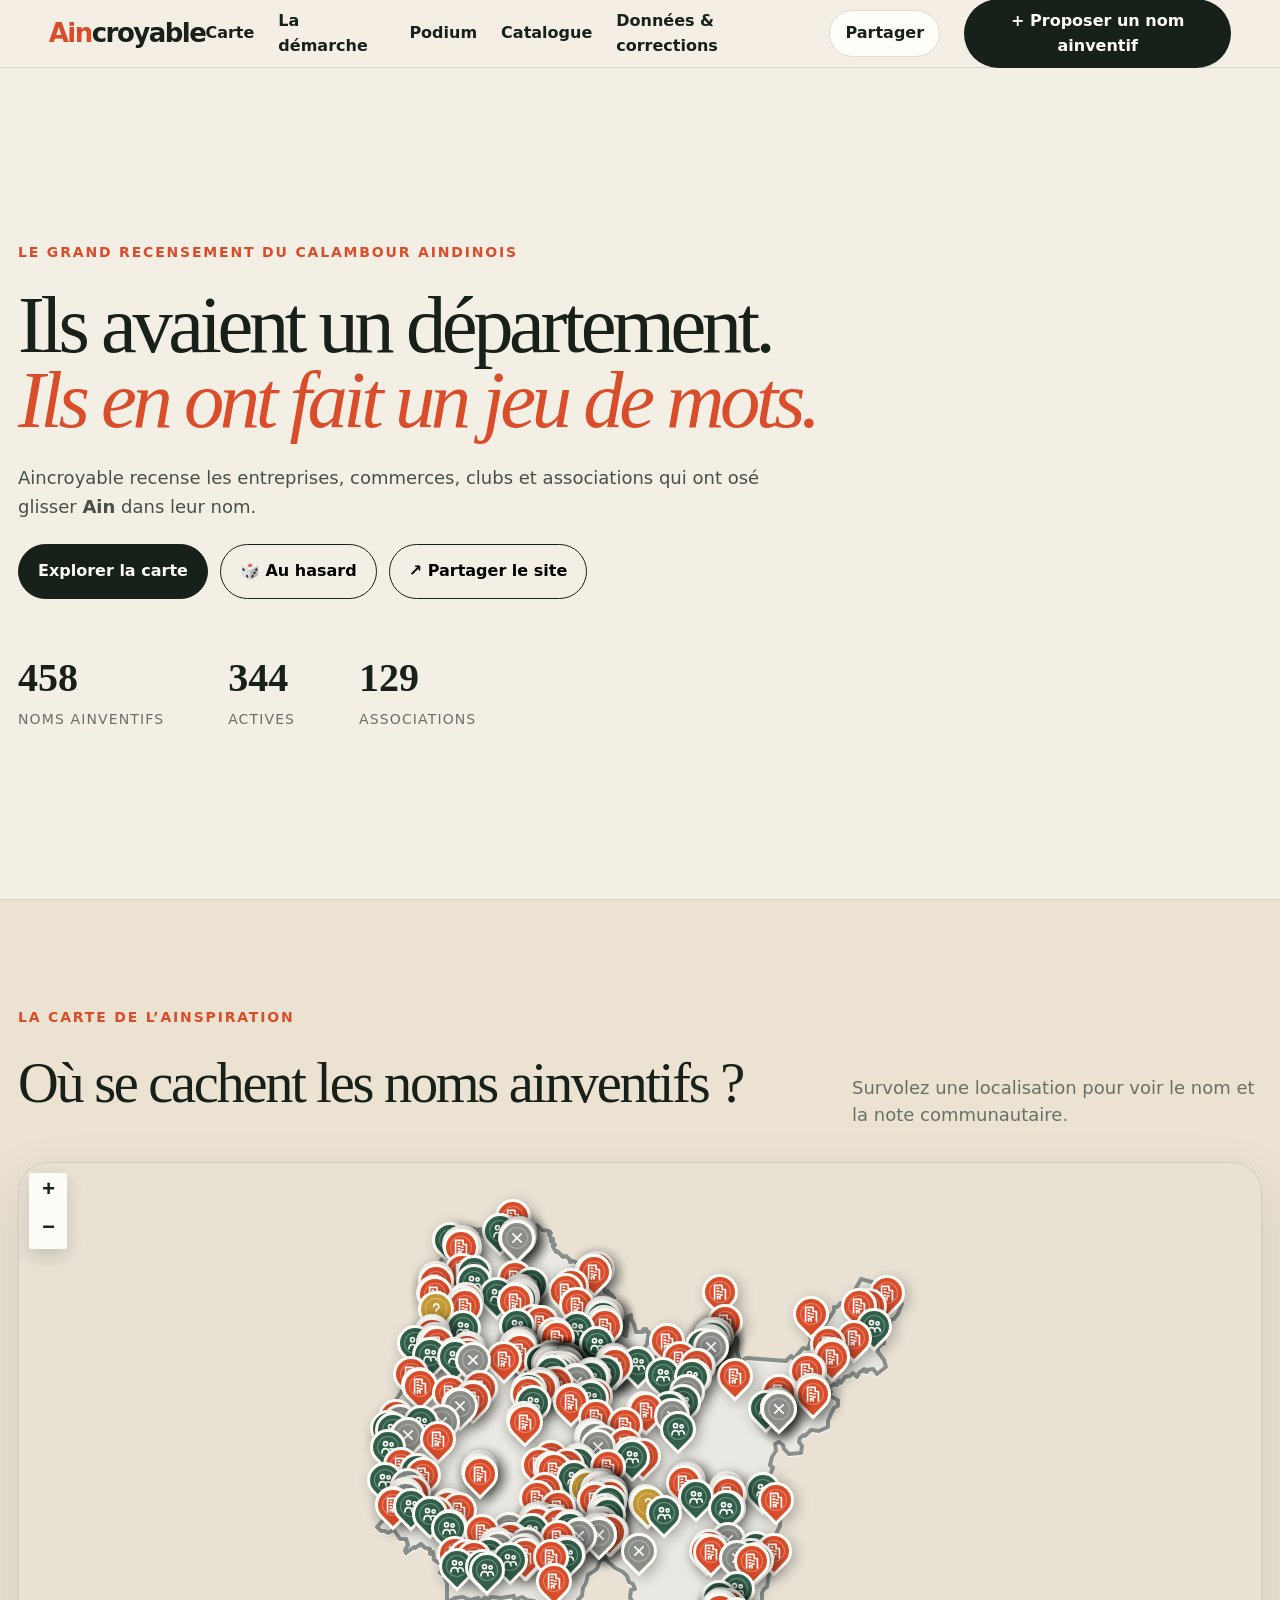
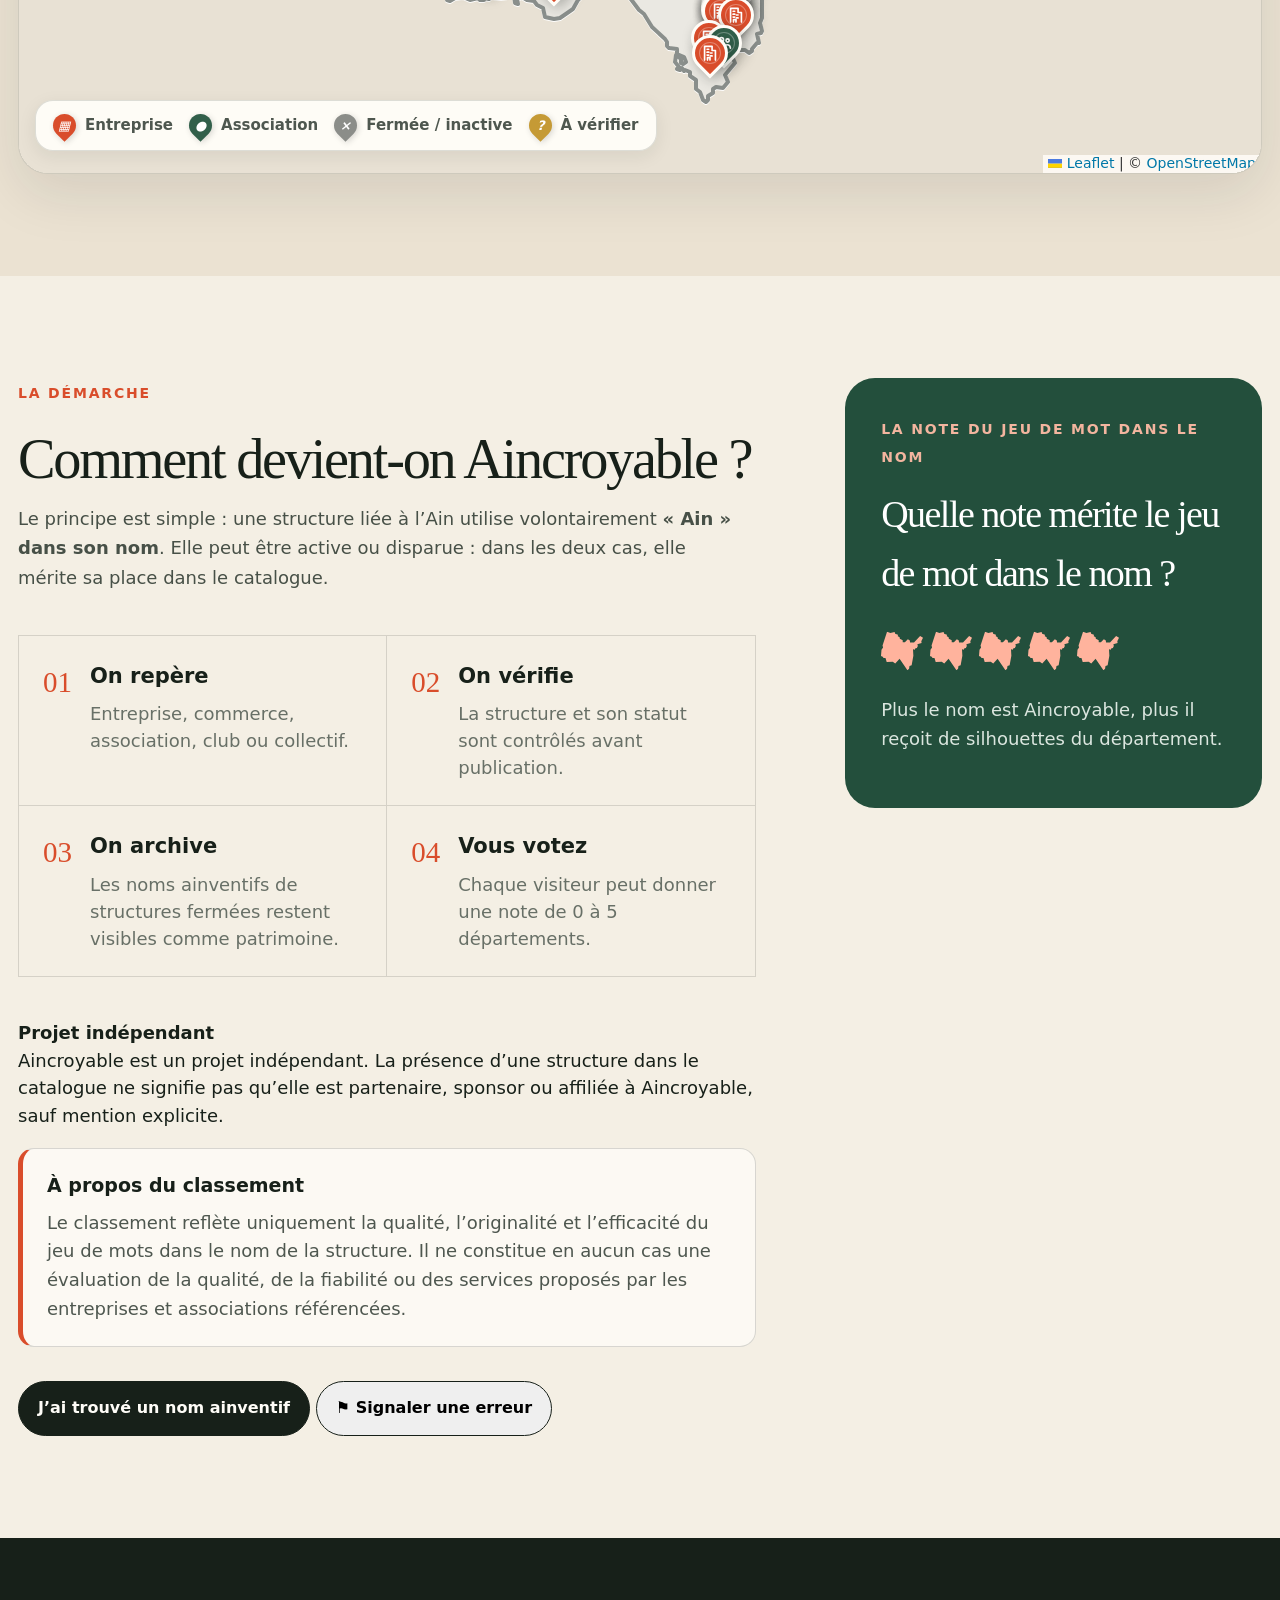
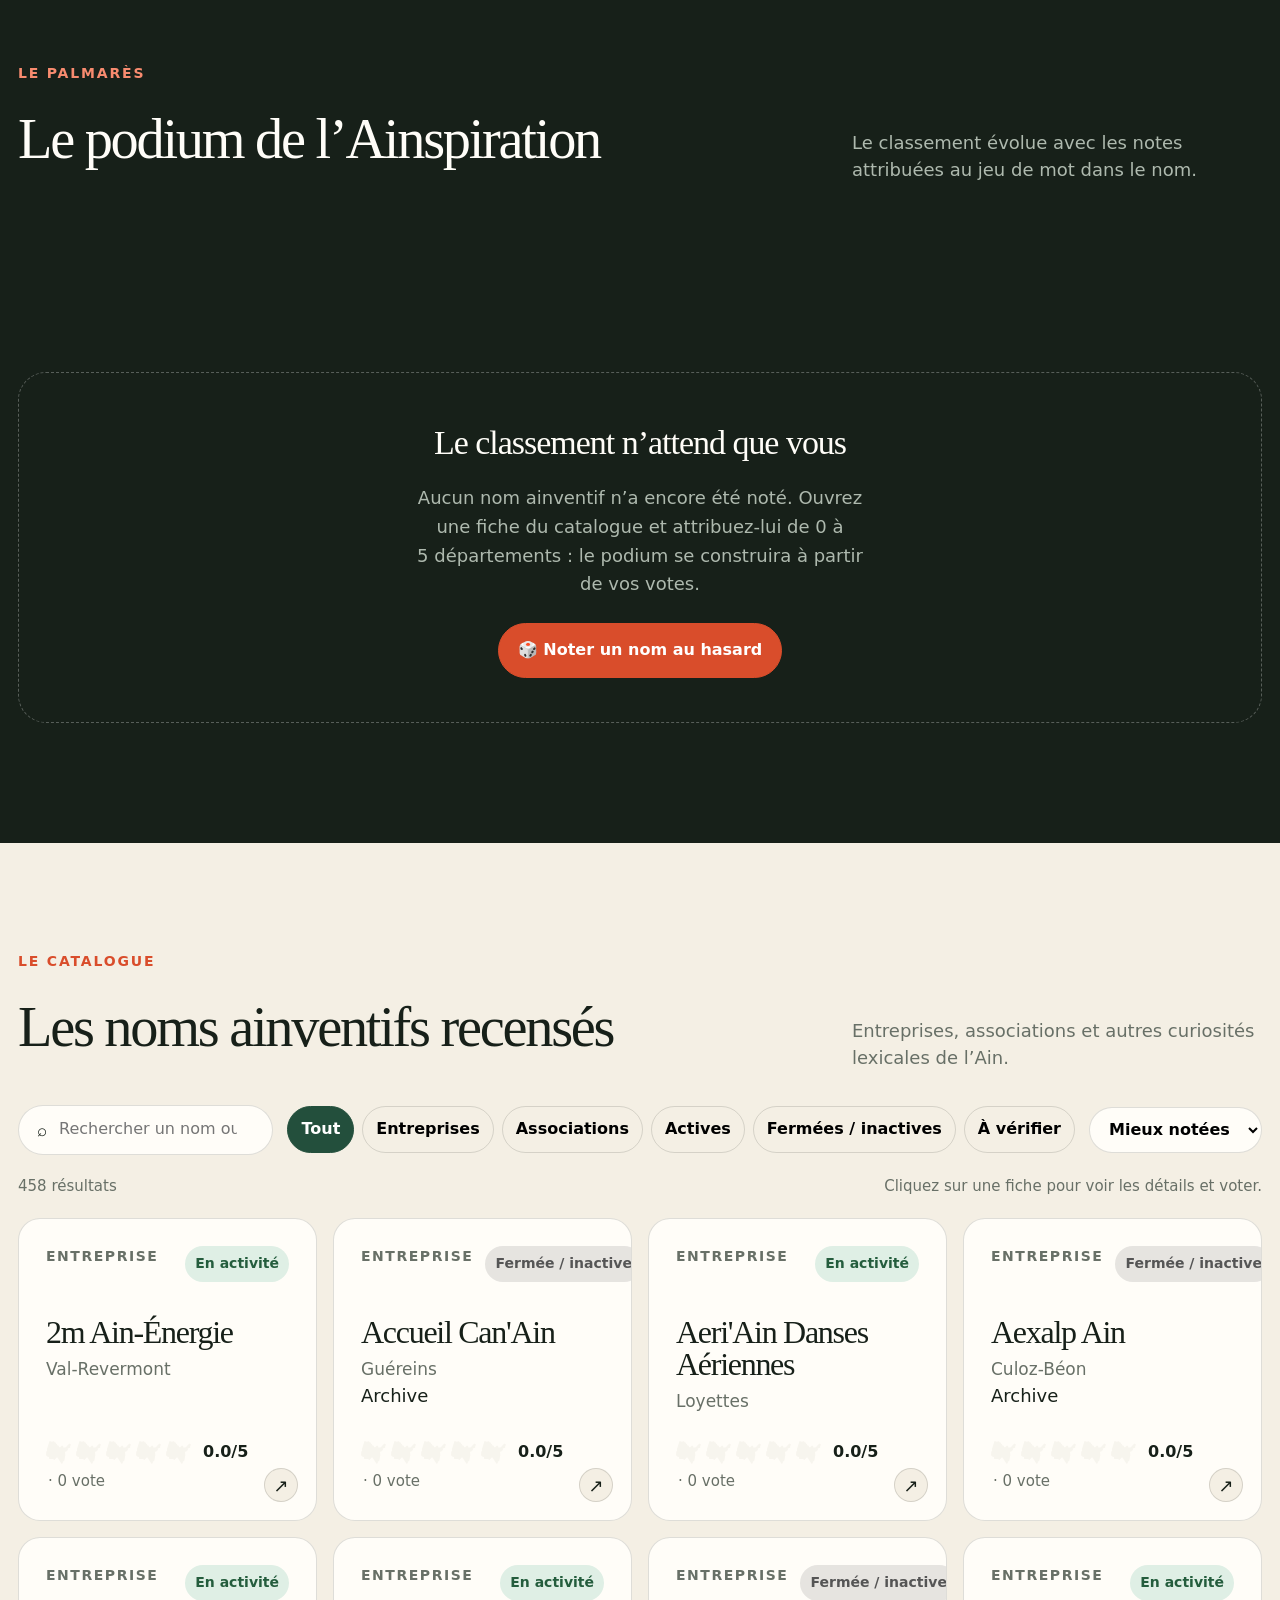
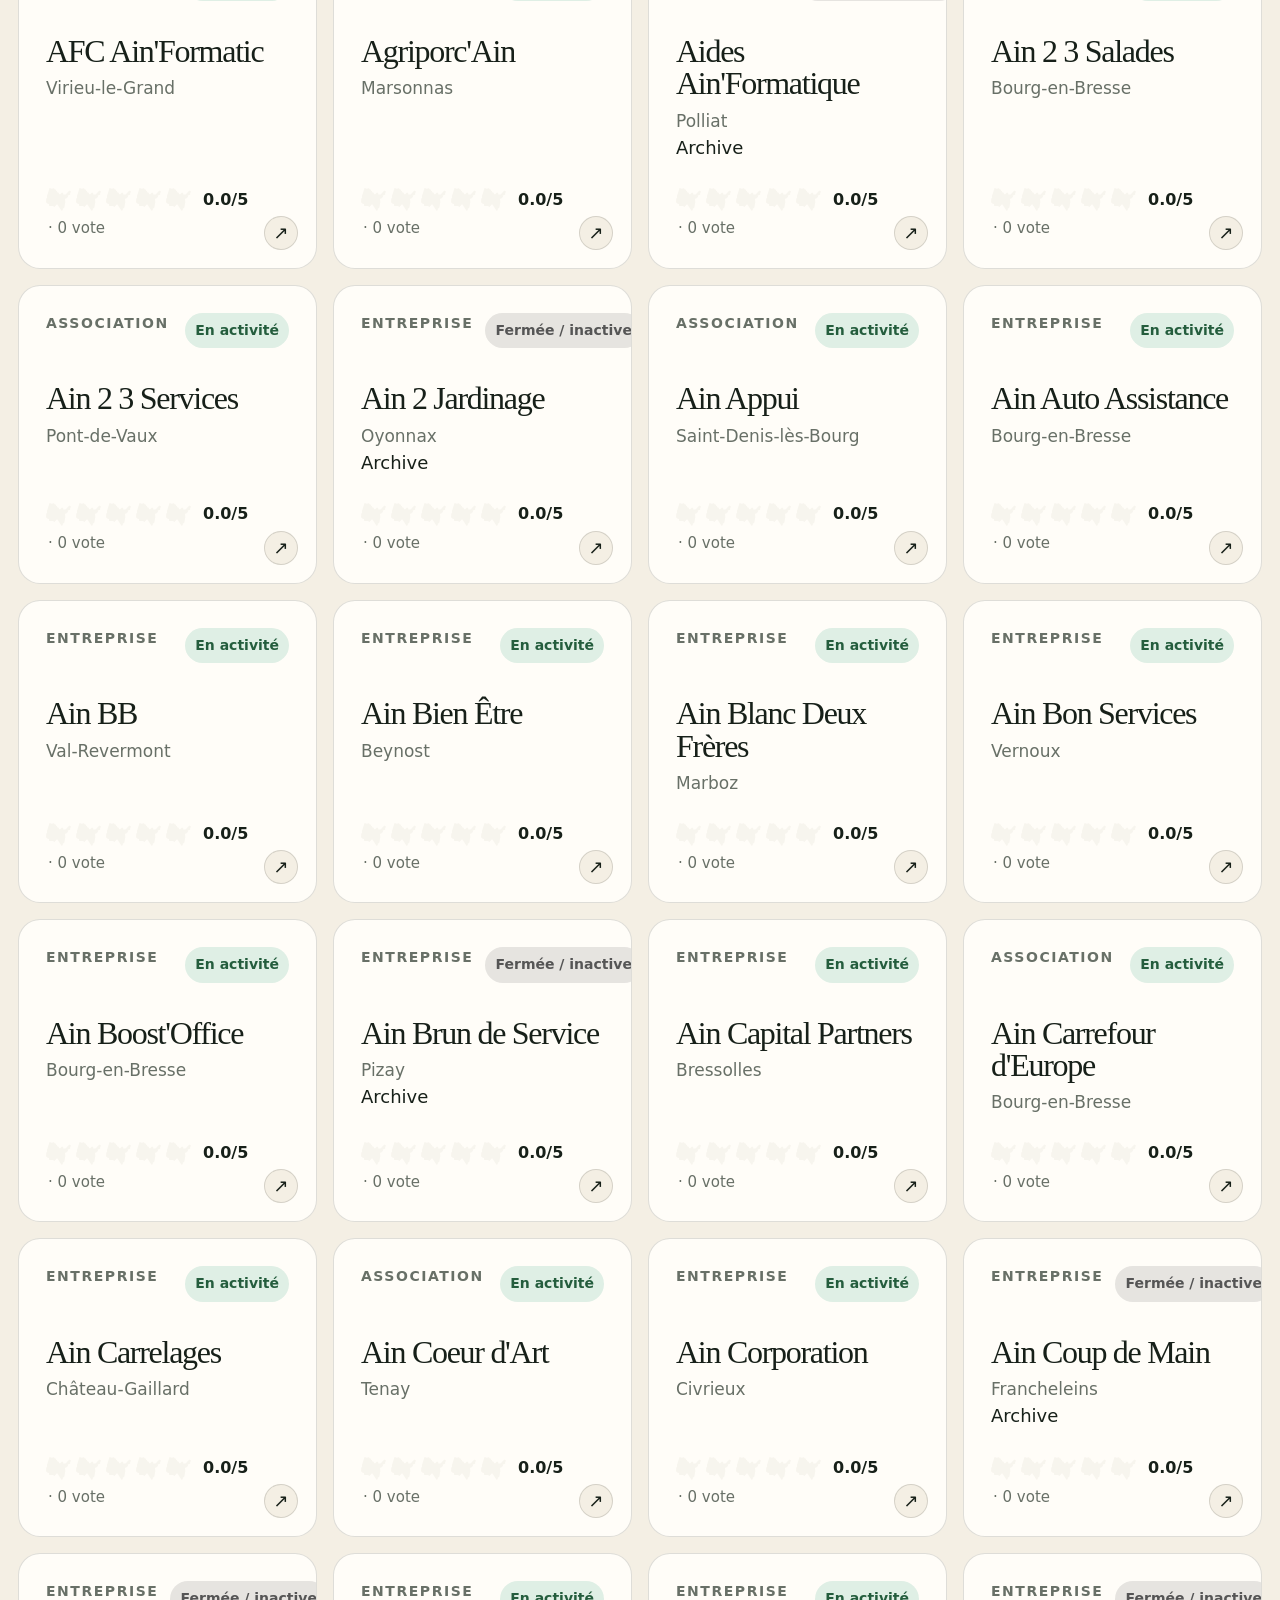
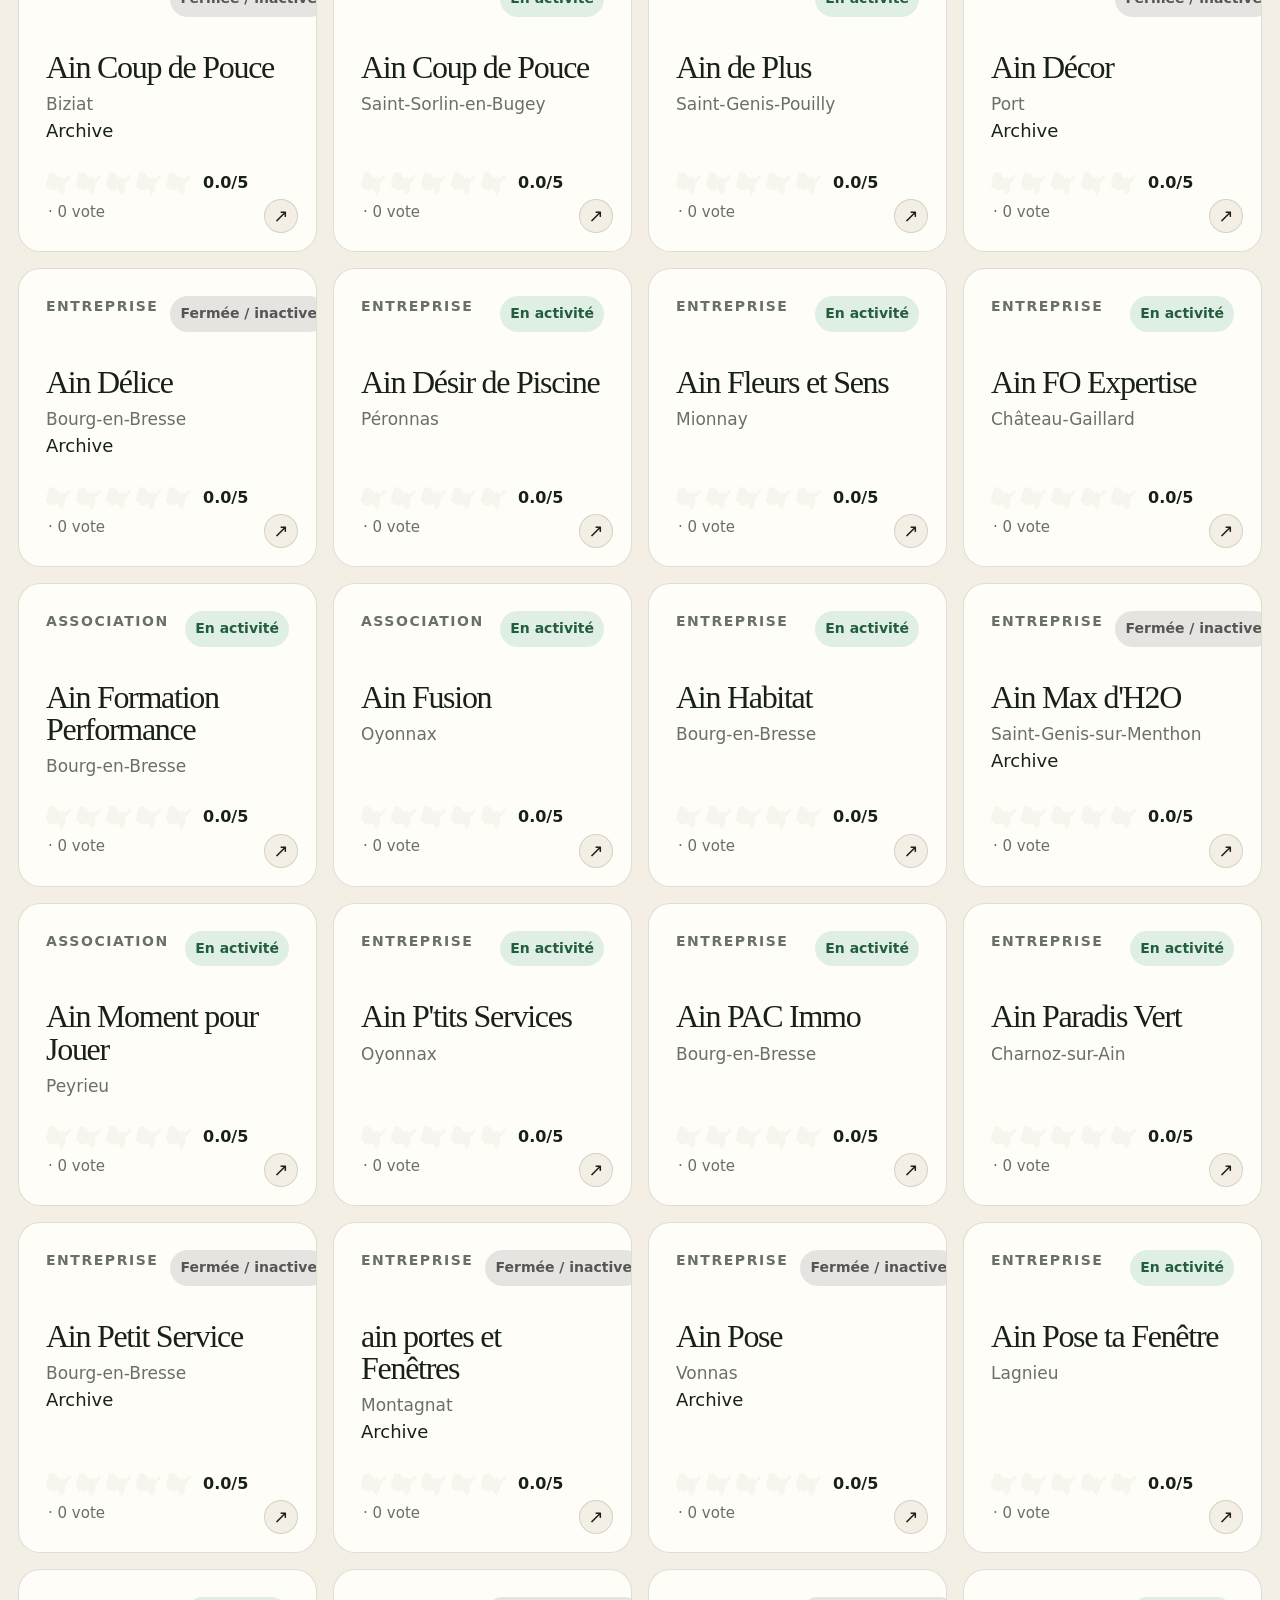
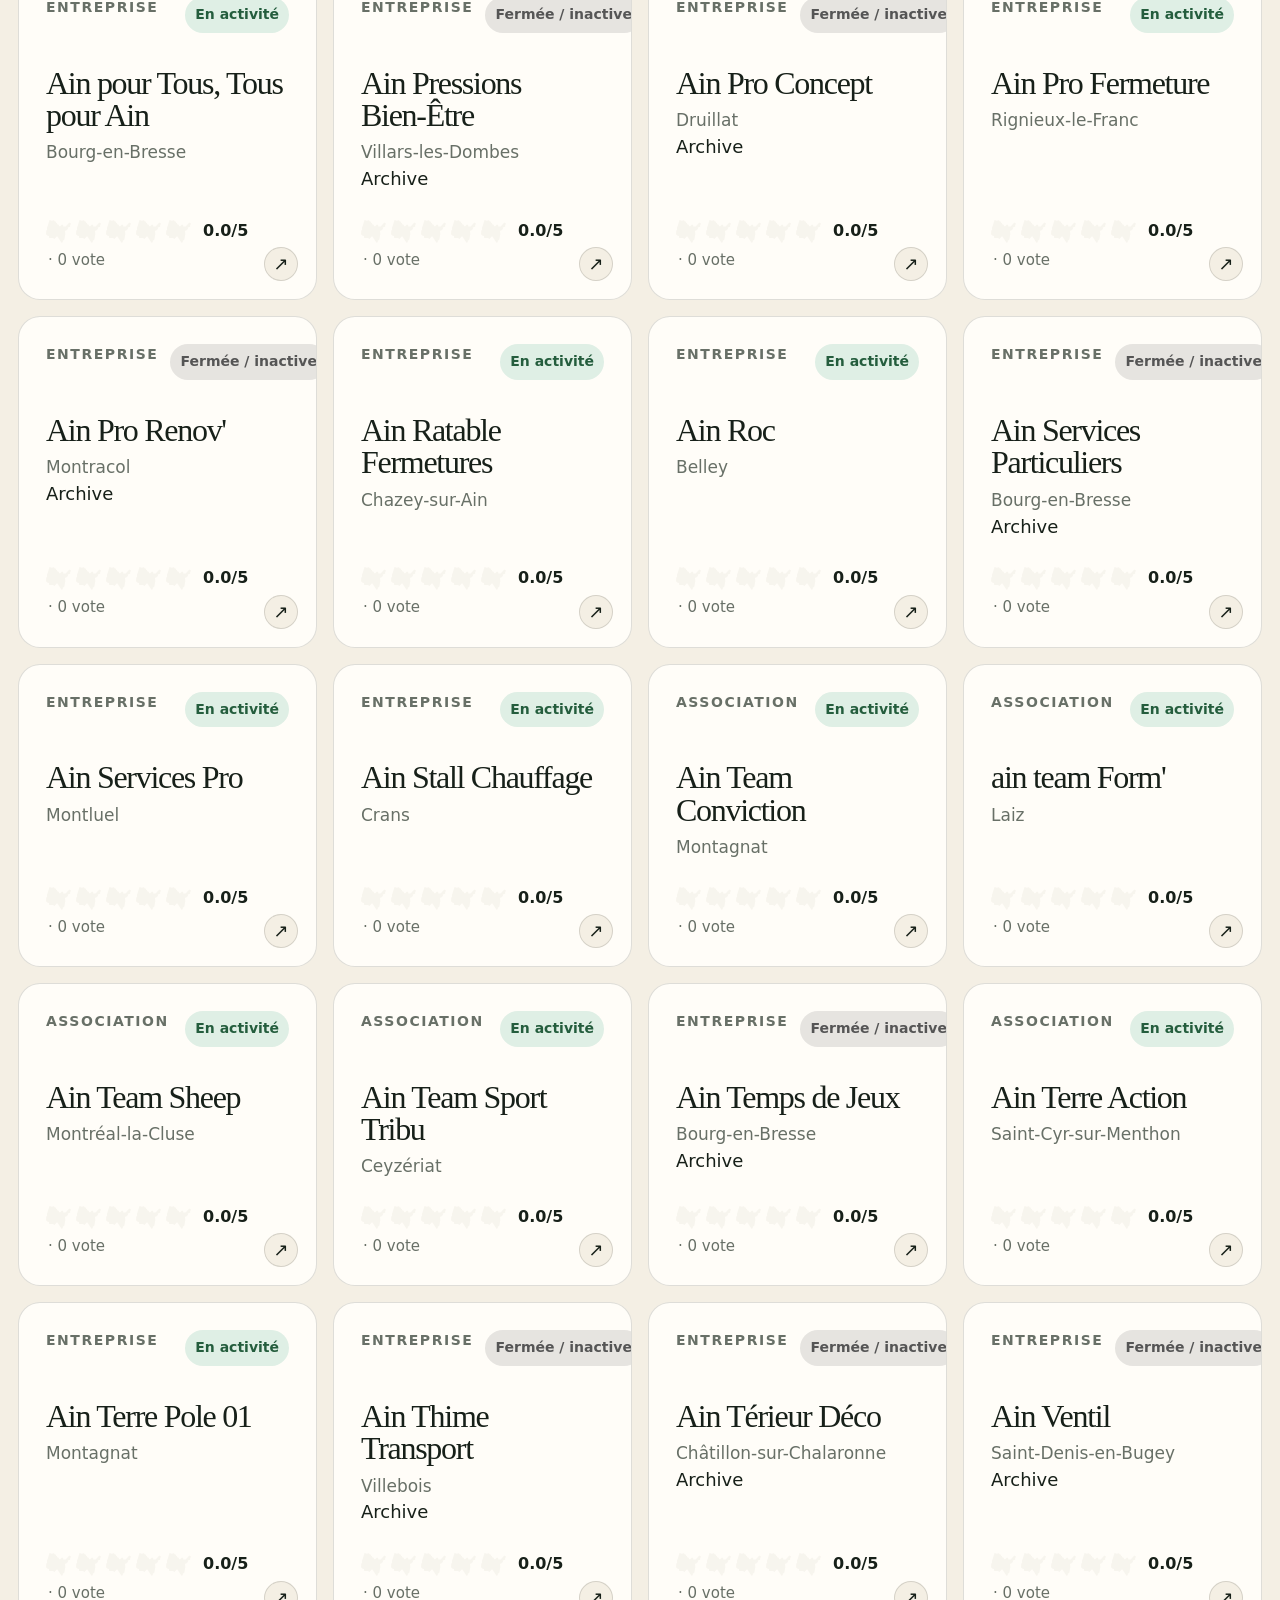
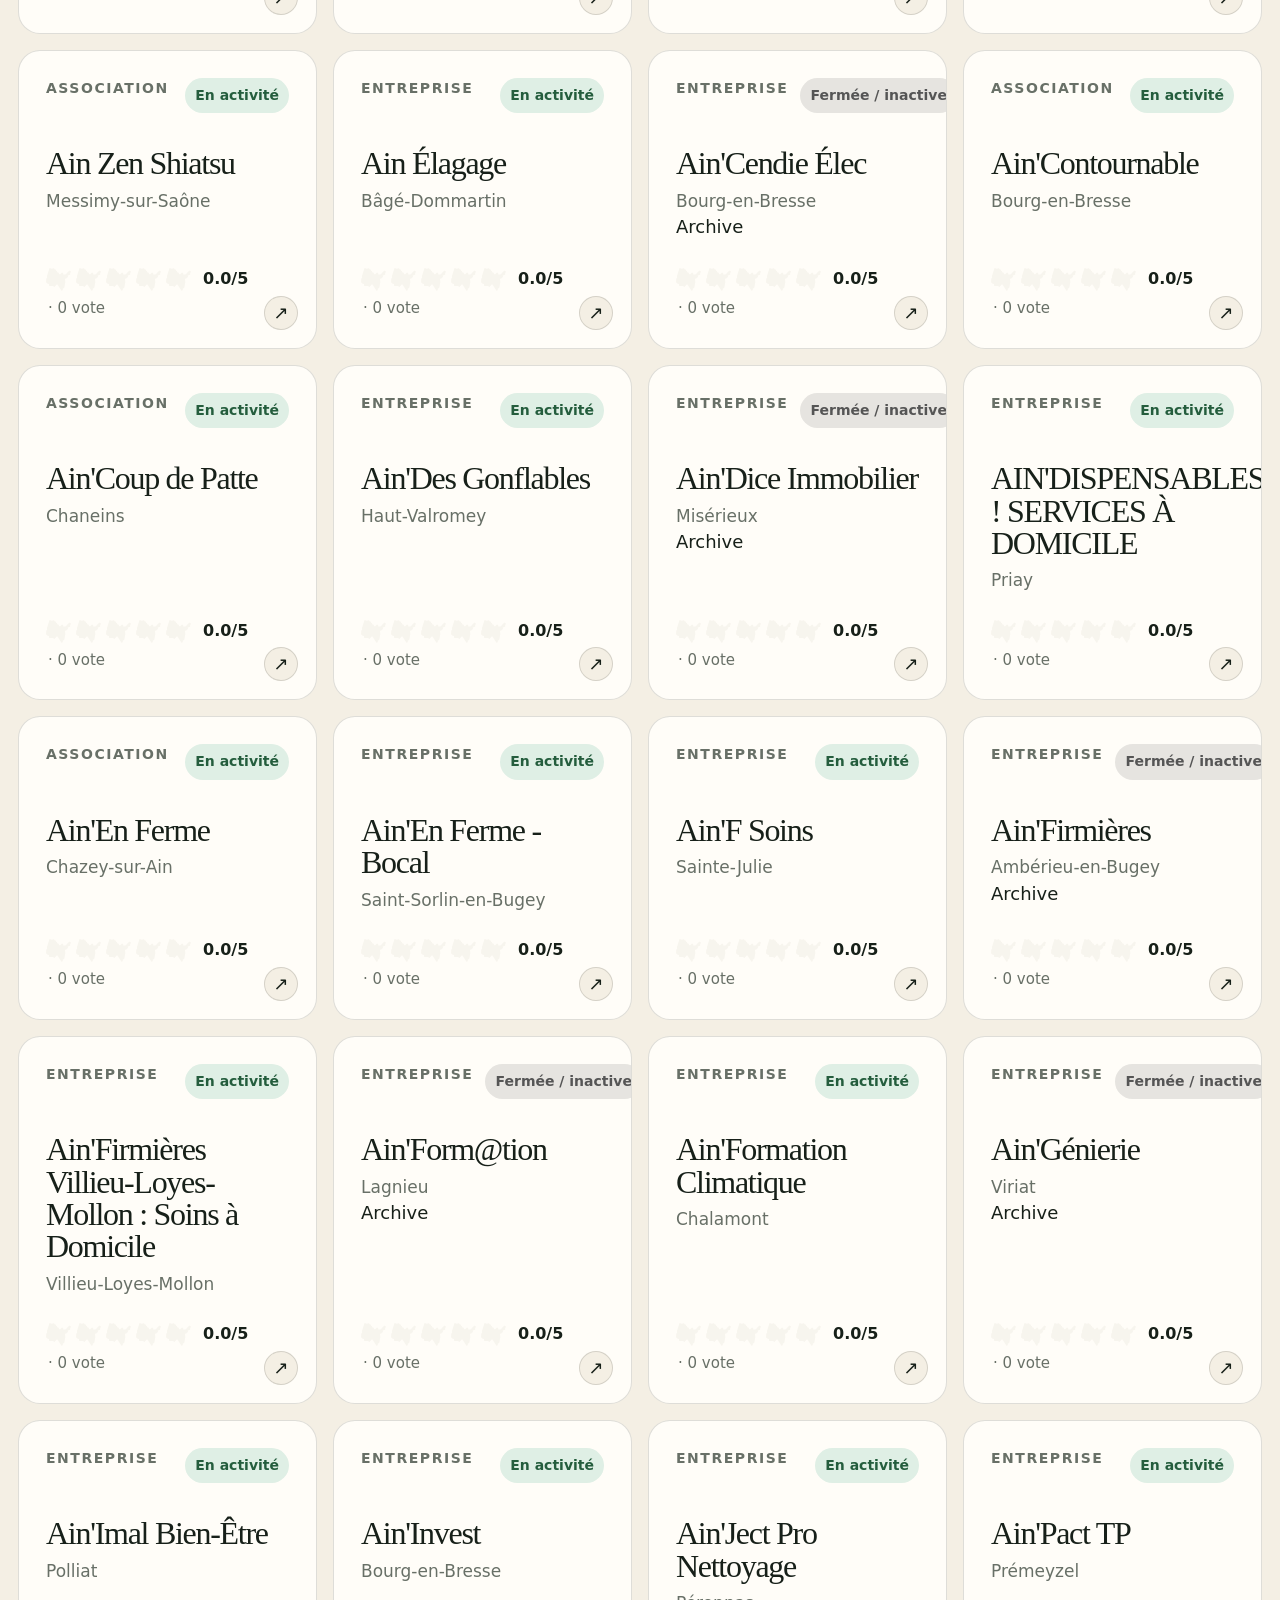
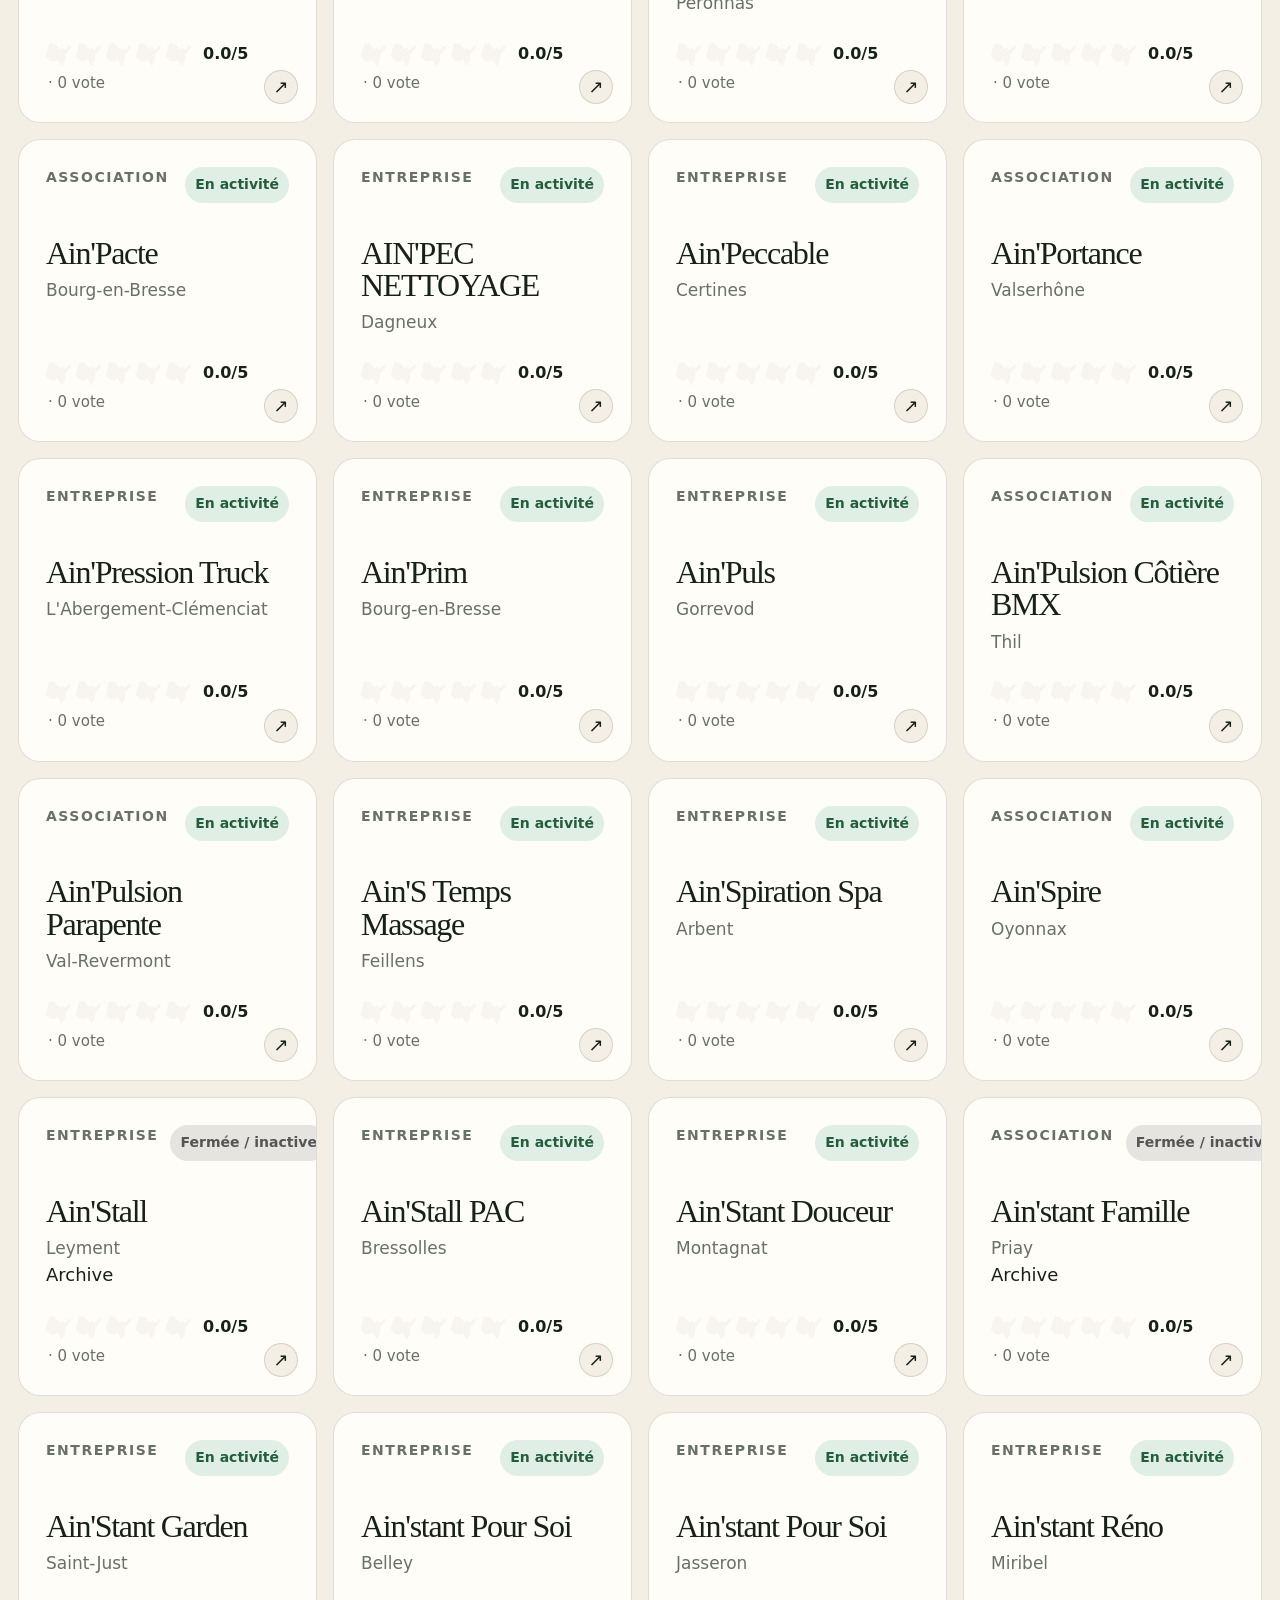
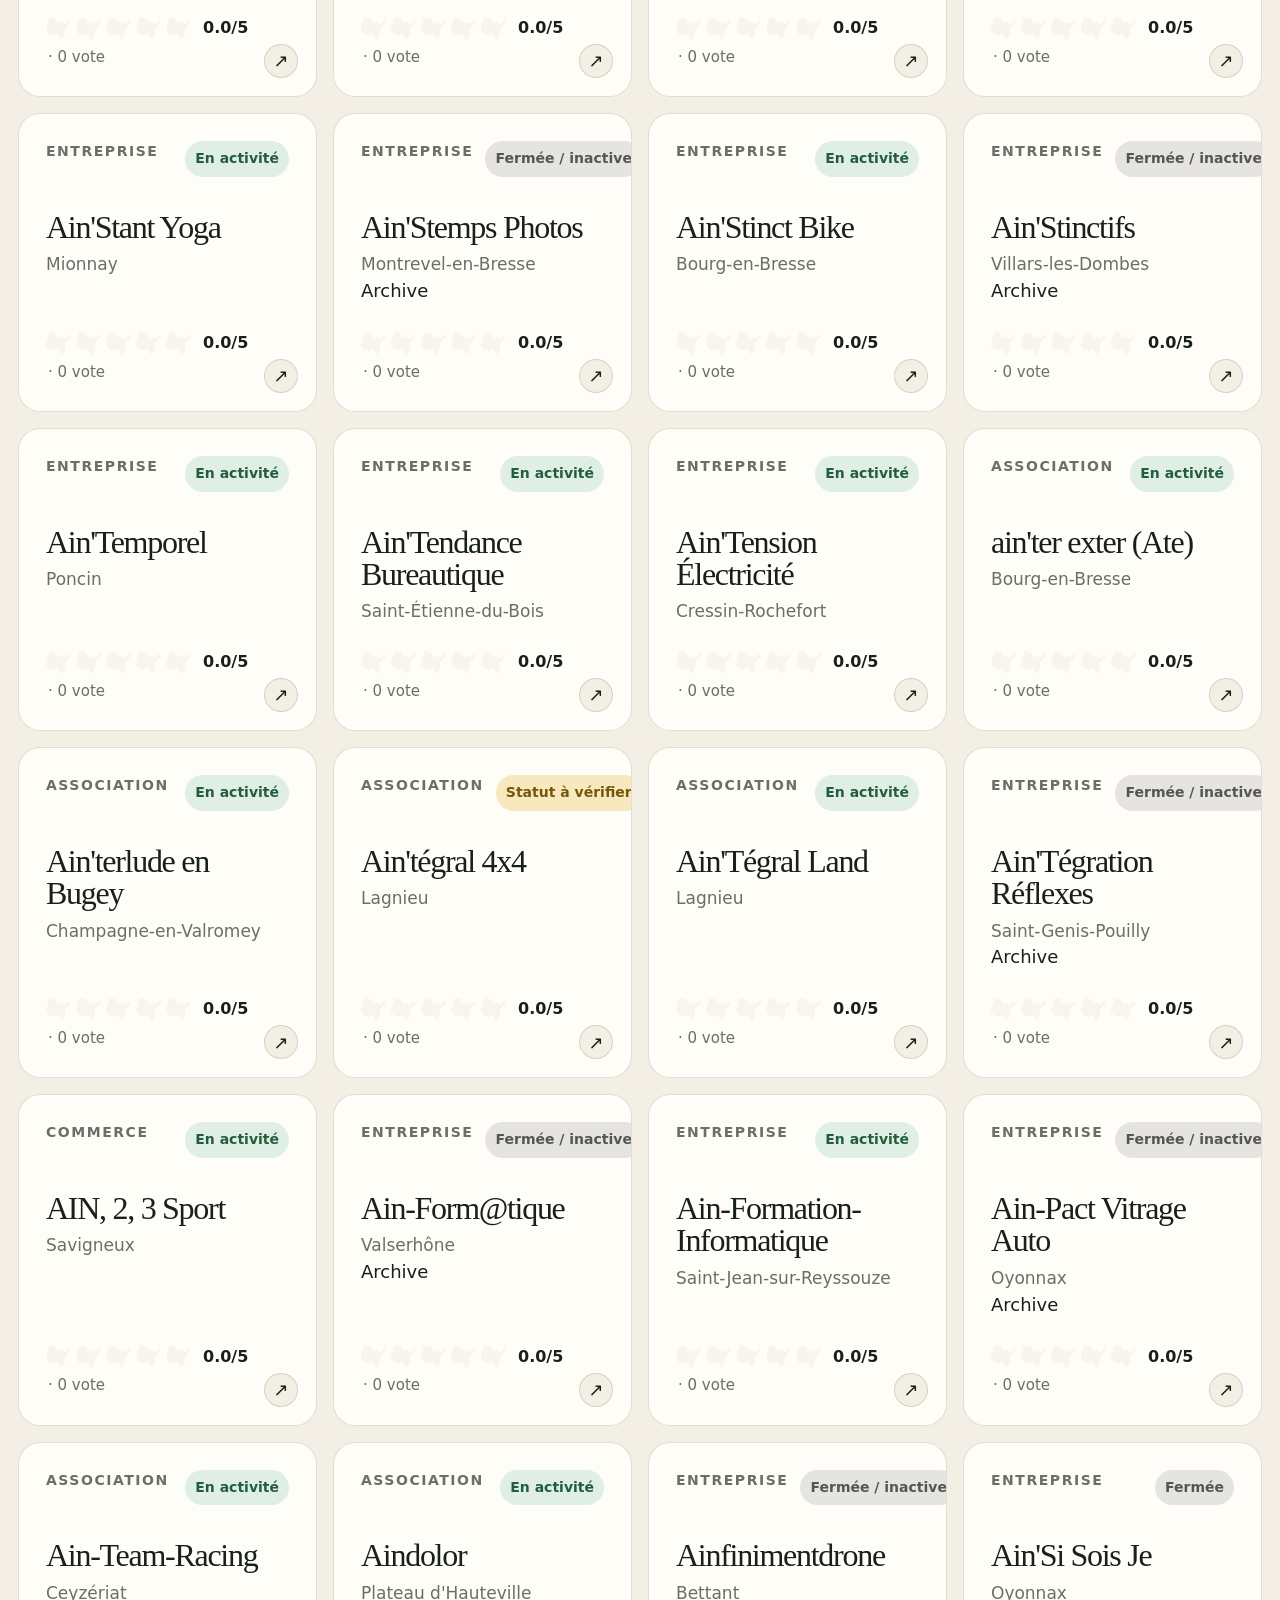
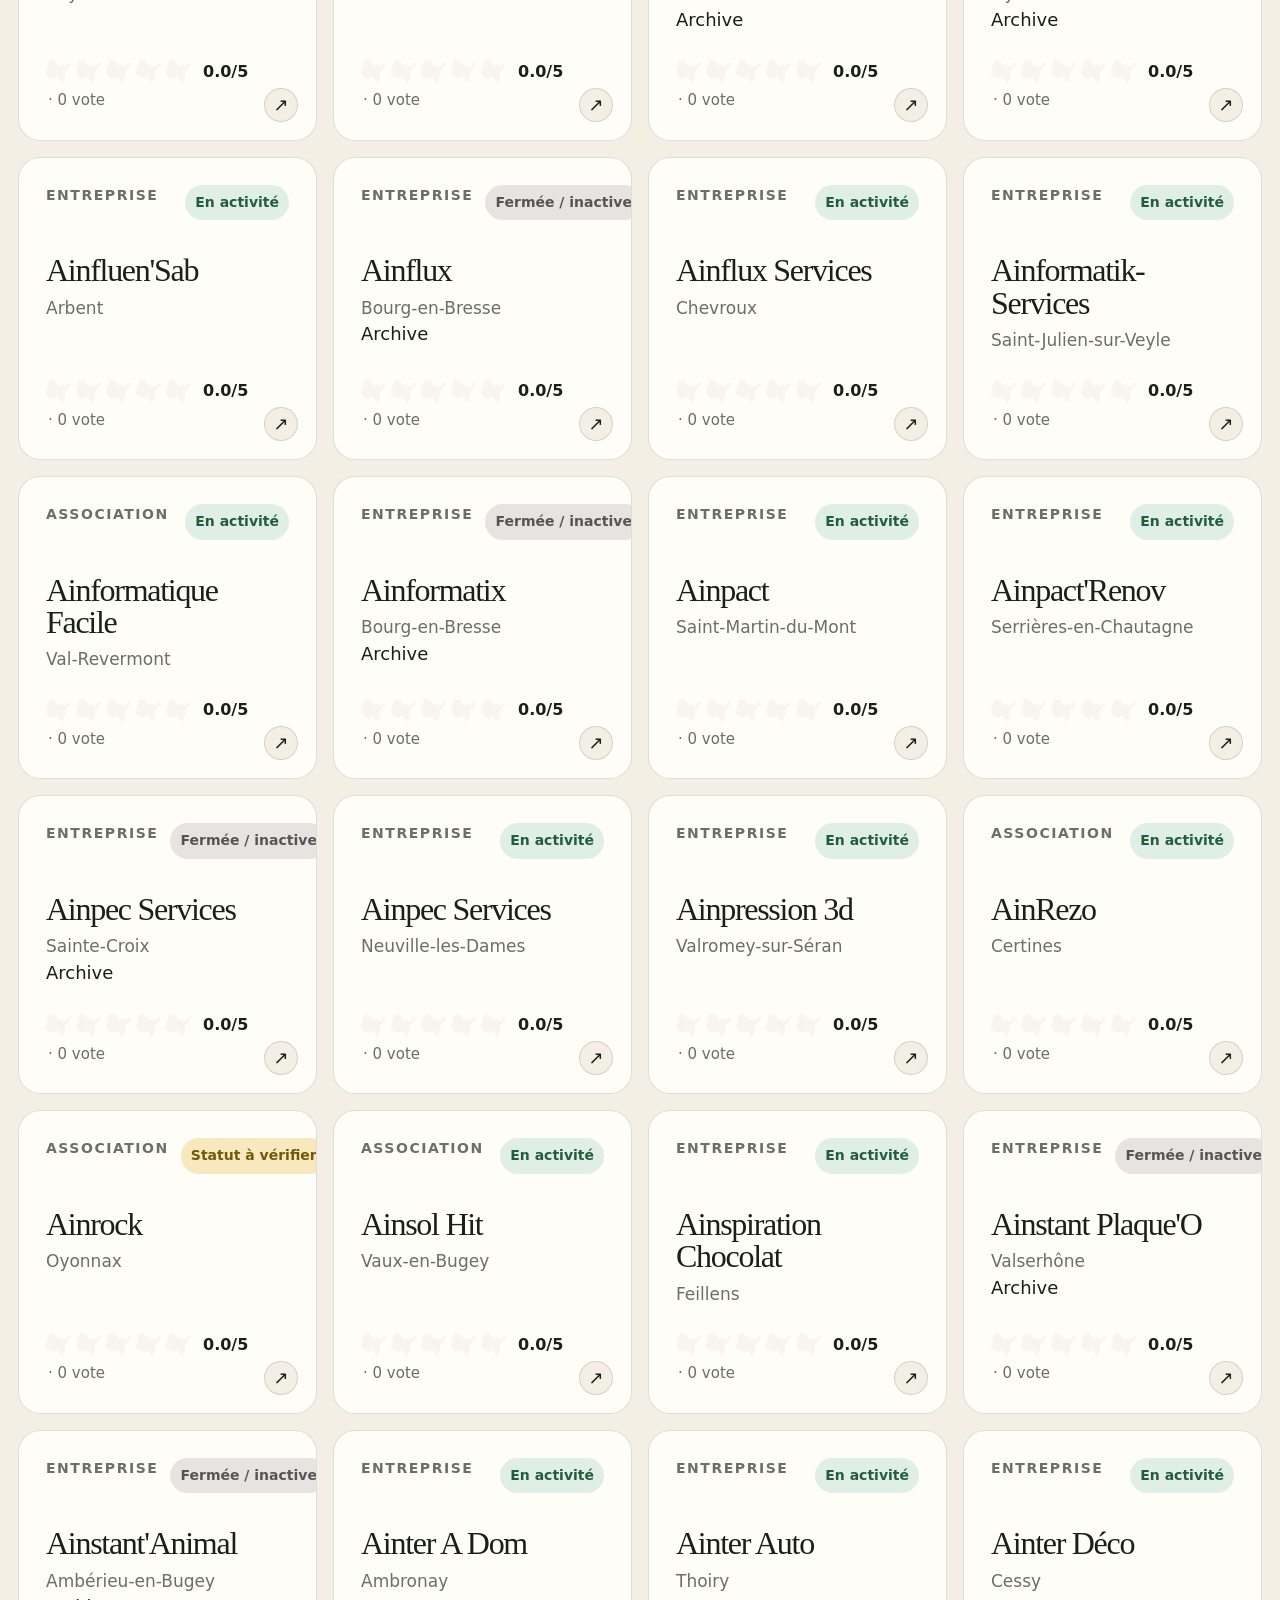
==== commit 89819a8f: "Ajoute 38 nouvelles structures du JOAFE" ====
--- a/index.html
+++ b/index.html
@@ -4,8 +4,8 @@
   <meta charset="utf-8">
   <meta name="viewport" content="width=device-width, initial-scale=1">
   <meta name="theme-color" content="#f4efe4">
-  <title>Noms ainventifs de l'Ain : 420 entreprises et associations recensées | Aincroyable</title>
-  <meta name="description" content="Le recensement des entreprises, commerces et associations de l'Ain qui ont glissé « Ain » dans leur nom : 420 jeux de mots répertoriés, notés et localisés commune par commune.">
+  <title>Noms ainventifs de l'Ain : 458 entreprises et associations recensées | Aincroyable</title>
+  <meta name="description" content="Le recensement des entreprises, commerces et associations de l'Ain qui ont glissé « Ain » dans leur nom : 458 jeux de mots répertoriés, notés et localisés commune par commune.">
   <meta name="robots" content="index, follow, max-image-preview:large">
   <link rel="canonical" href="https://www.aincroyable.fr/">
 
@@ -32,15 +32,15 @@
   <meta property="og:type" content="website">
   <meta property="og:site_name" content="Aincroyable">
   <meta property="og:locale" content="fr_FR">
-  <meta property="og:title" content="Noms ainventifs de l'Ain : 420 jeux de mots recensés">
-  <meta property="og:description" content="Ils avaient un département, ils en ont fait un jeu de mots. Découvrez et notez les 420 noms ainventifs répertoriés dans l'Ain.">
+  <meta property="og:title" content="Noms ainventifs de l'Ain : 458 jeux de mots recensés">
+  <meta property="og:description" content="Ils avaient un département, ils en ont fait un jeu de mots. Découvrez et notez les 458 noms ainventifs répertoriés dans l'Ain.">
   <meta property="og:image" content="https://www.aincroyable.fr/assets/share.jpg">
   <meta property="og:image:width" content="1200">
   <meta property="og:image:height" content="630">
   <meta property="og:image:alt" content="Aincroyable — le grand recensement du calambour aindinois">
 
   <meta name="twitter:card" content="summary_large_image">
-  <meta name="twitter:title" content="Noms ainventifs de l'Ain : 420 jeux de mots recensés">
+  <meta name="twitter:title" content="Noms ainventifs de l'Ain : 458 jeux de mots recensés">
   <meta name="twitter:description" content="Ils avaient un département, ils en ont fait un jeu de mots.">
   <meta name="twitter:image" content="https://www.aincroyable.fr/assets/share.jpg">
 
@@ -352,7 +352,7 @@
 
 <script src="vendor/leaflet/leaflet.js"></script>
 <script src="config.js?v=41"></script>
-<script src="data.js?v=48"></script>
+<script src="data.js?v=50"></script>
 <script src="ain-outline-exact.js?v=41"></script>
 <script src="app.js?v=42"></script>
 <!-- Cloudflare Web Analytics -->
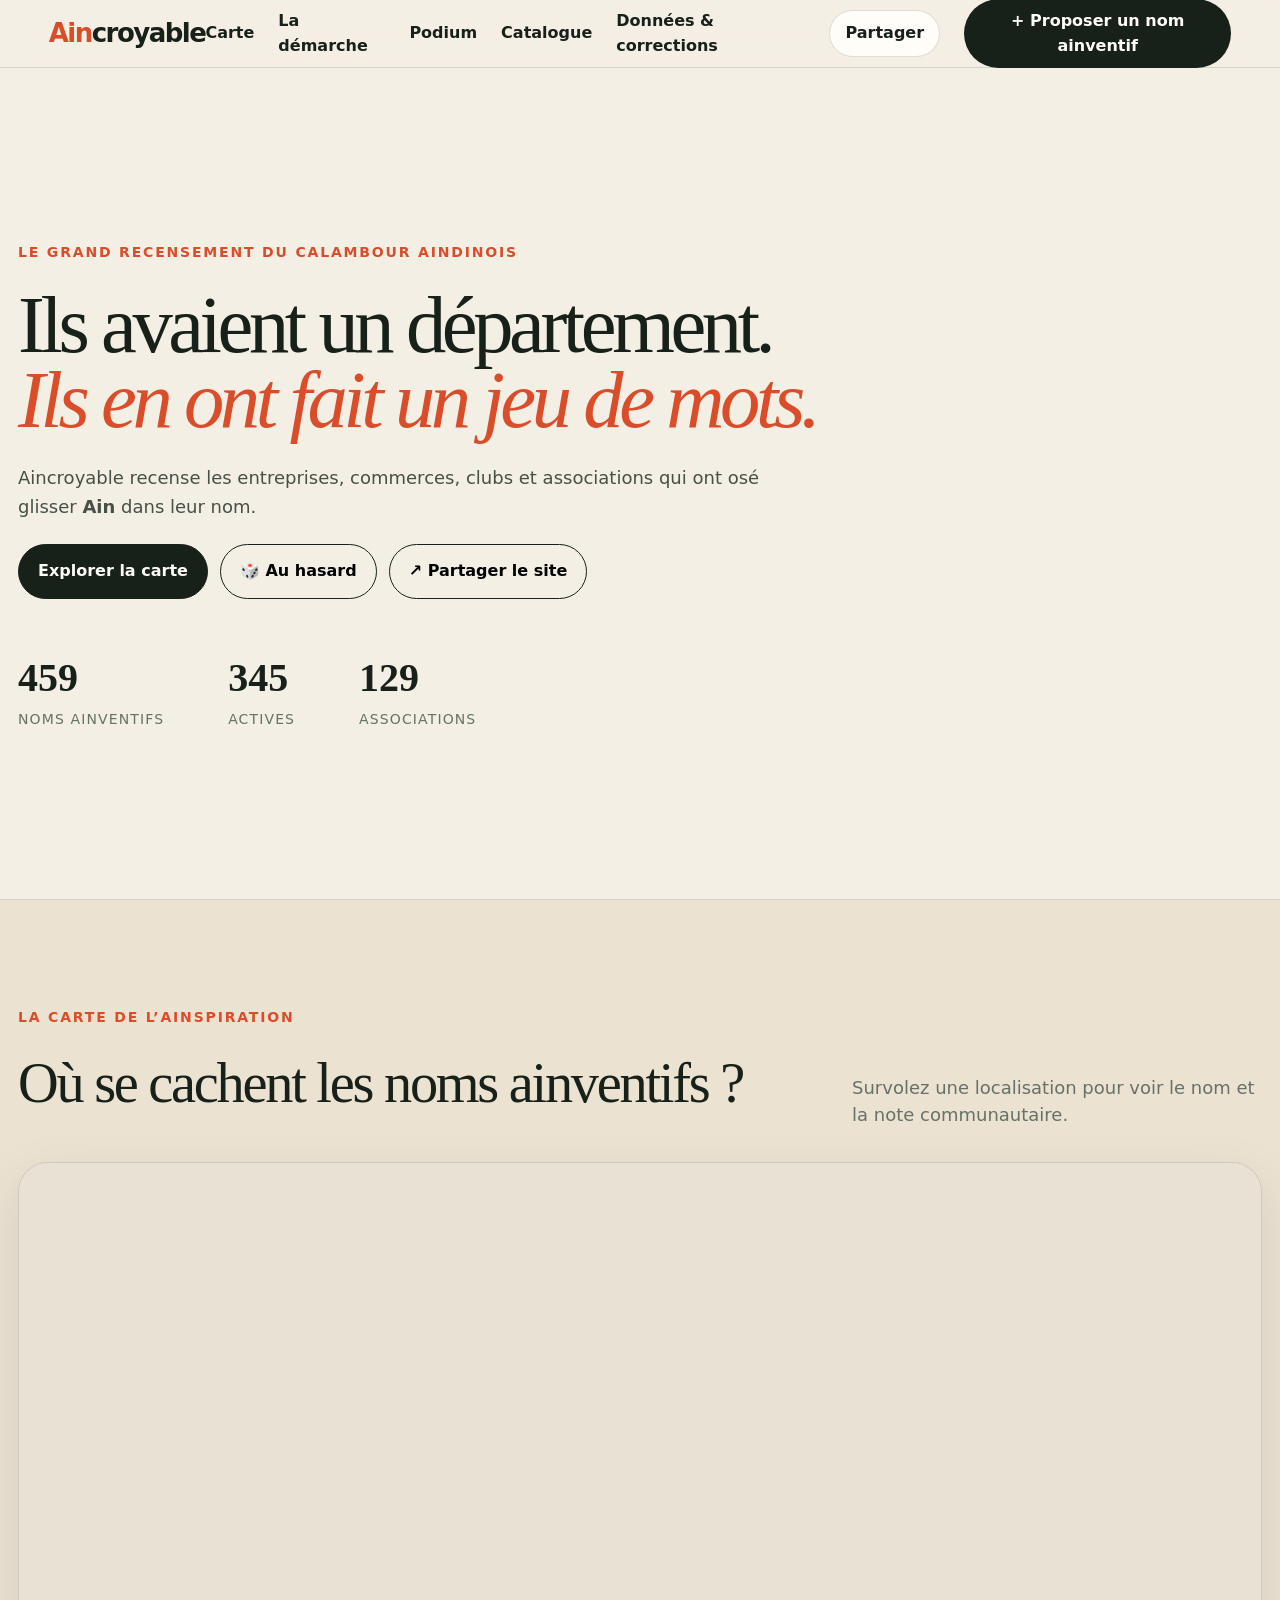
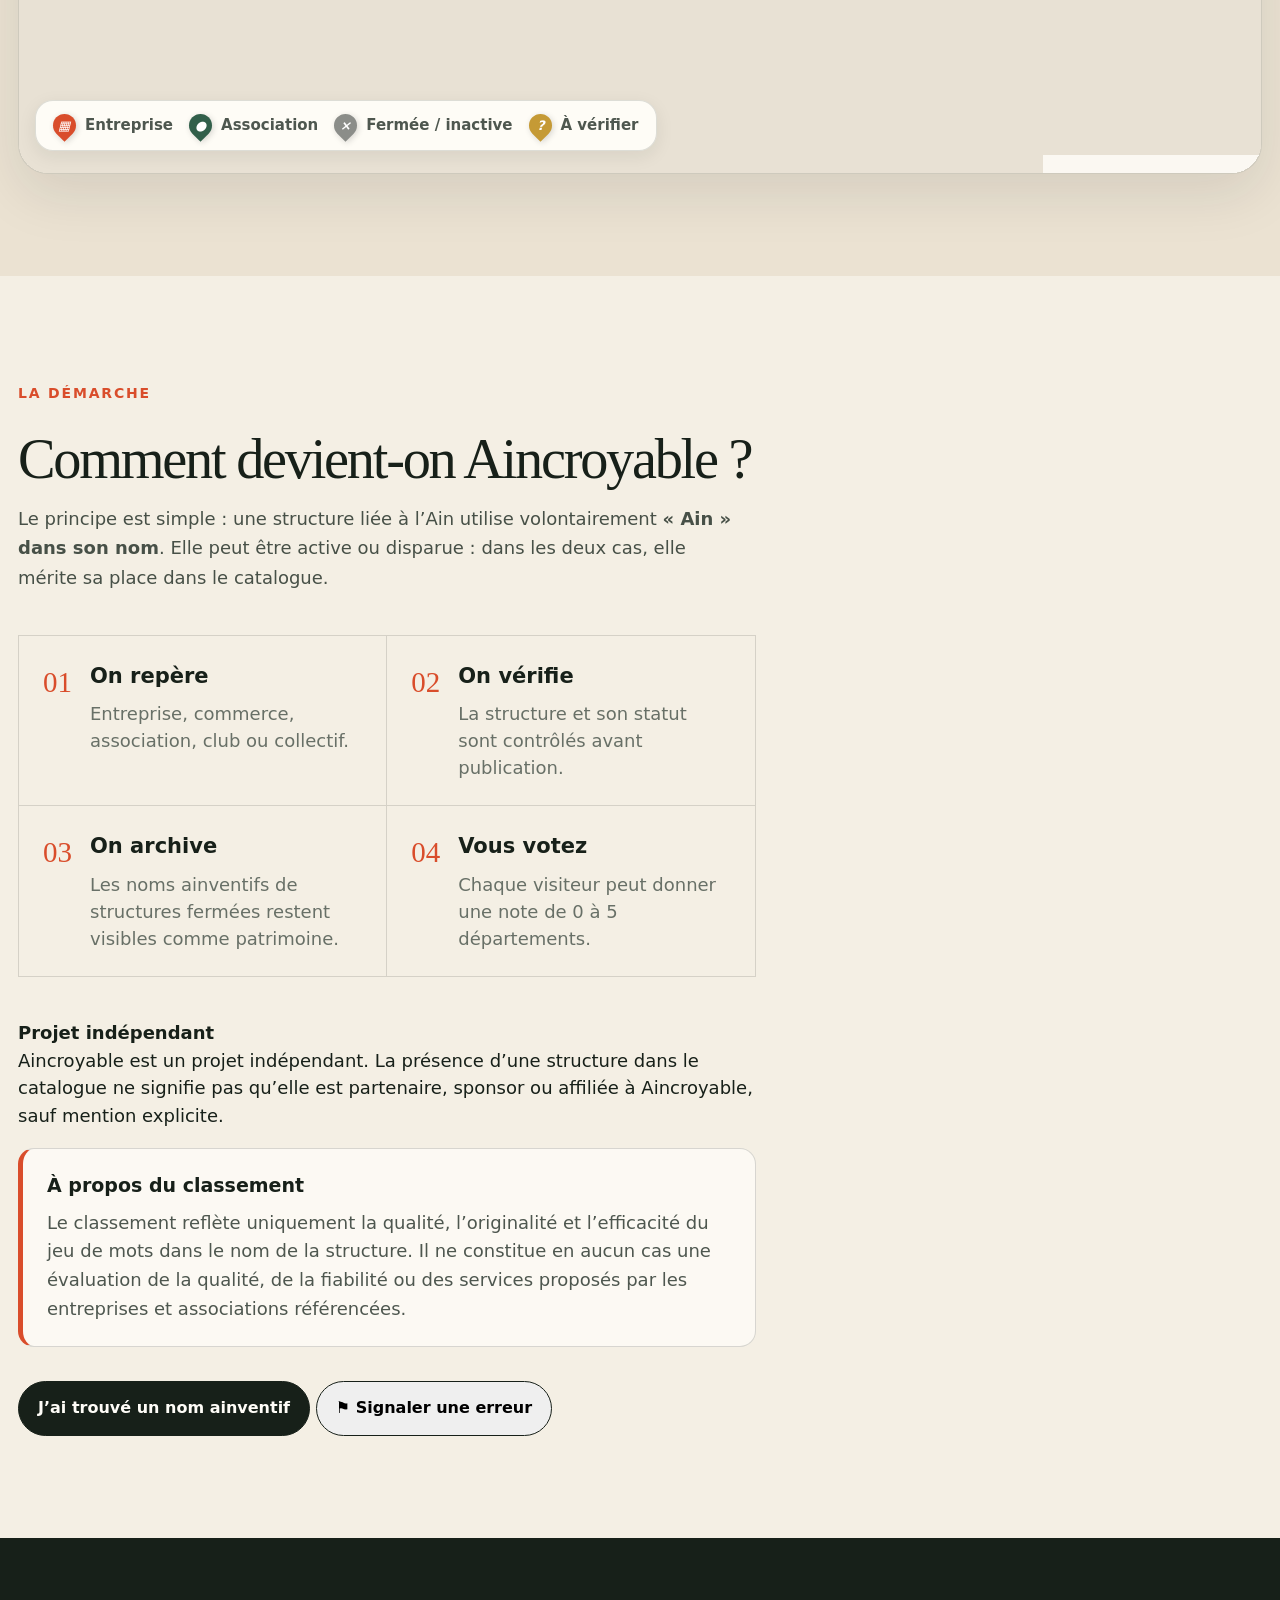
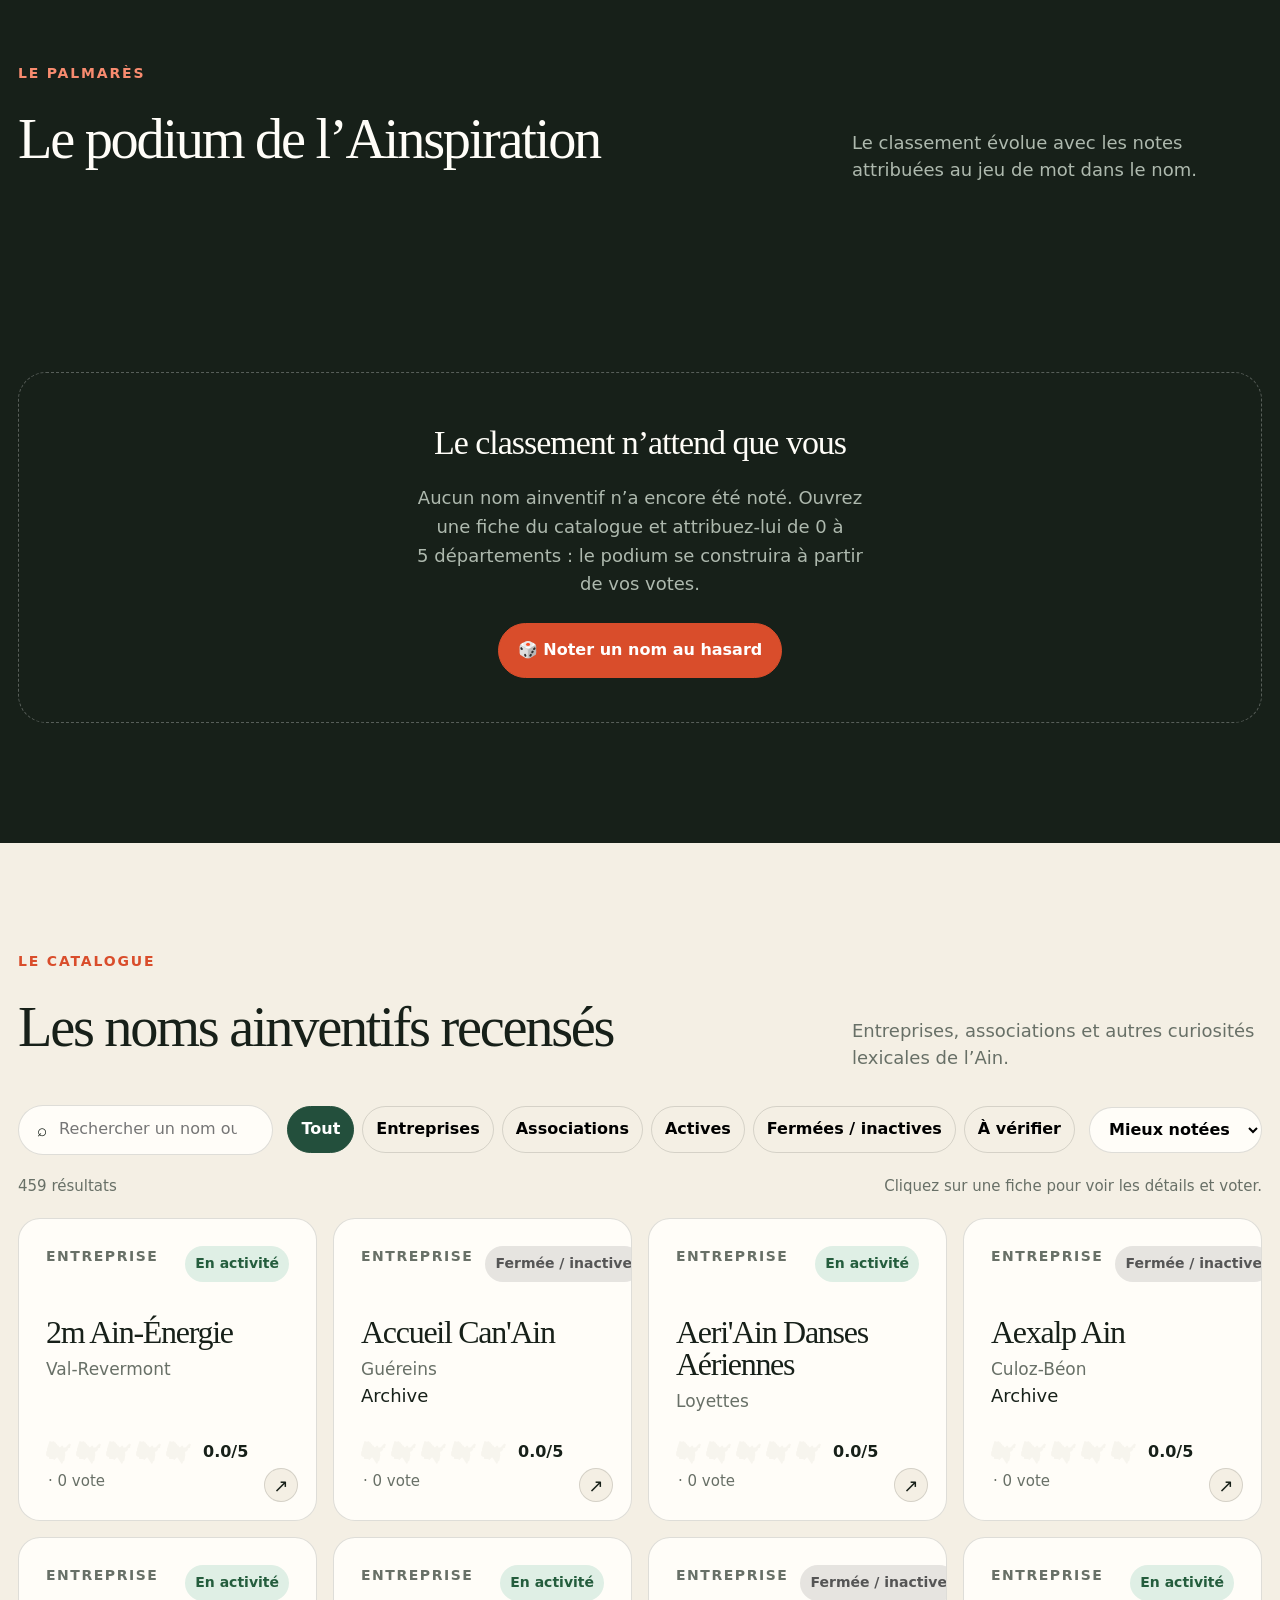
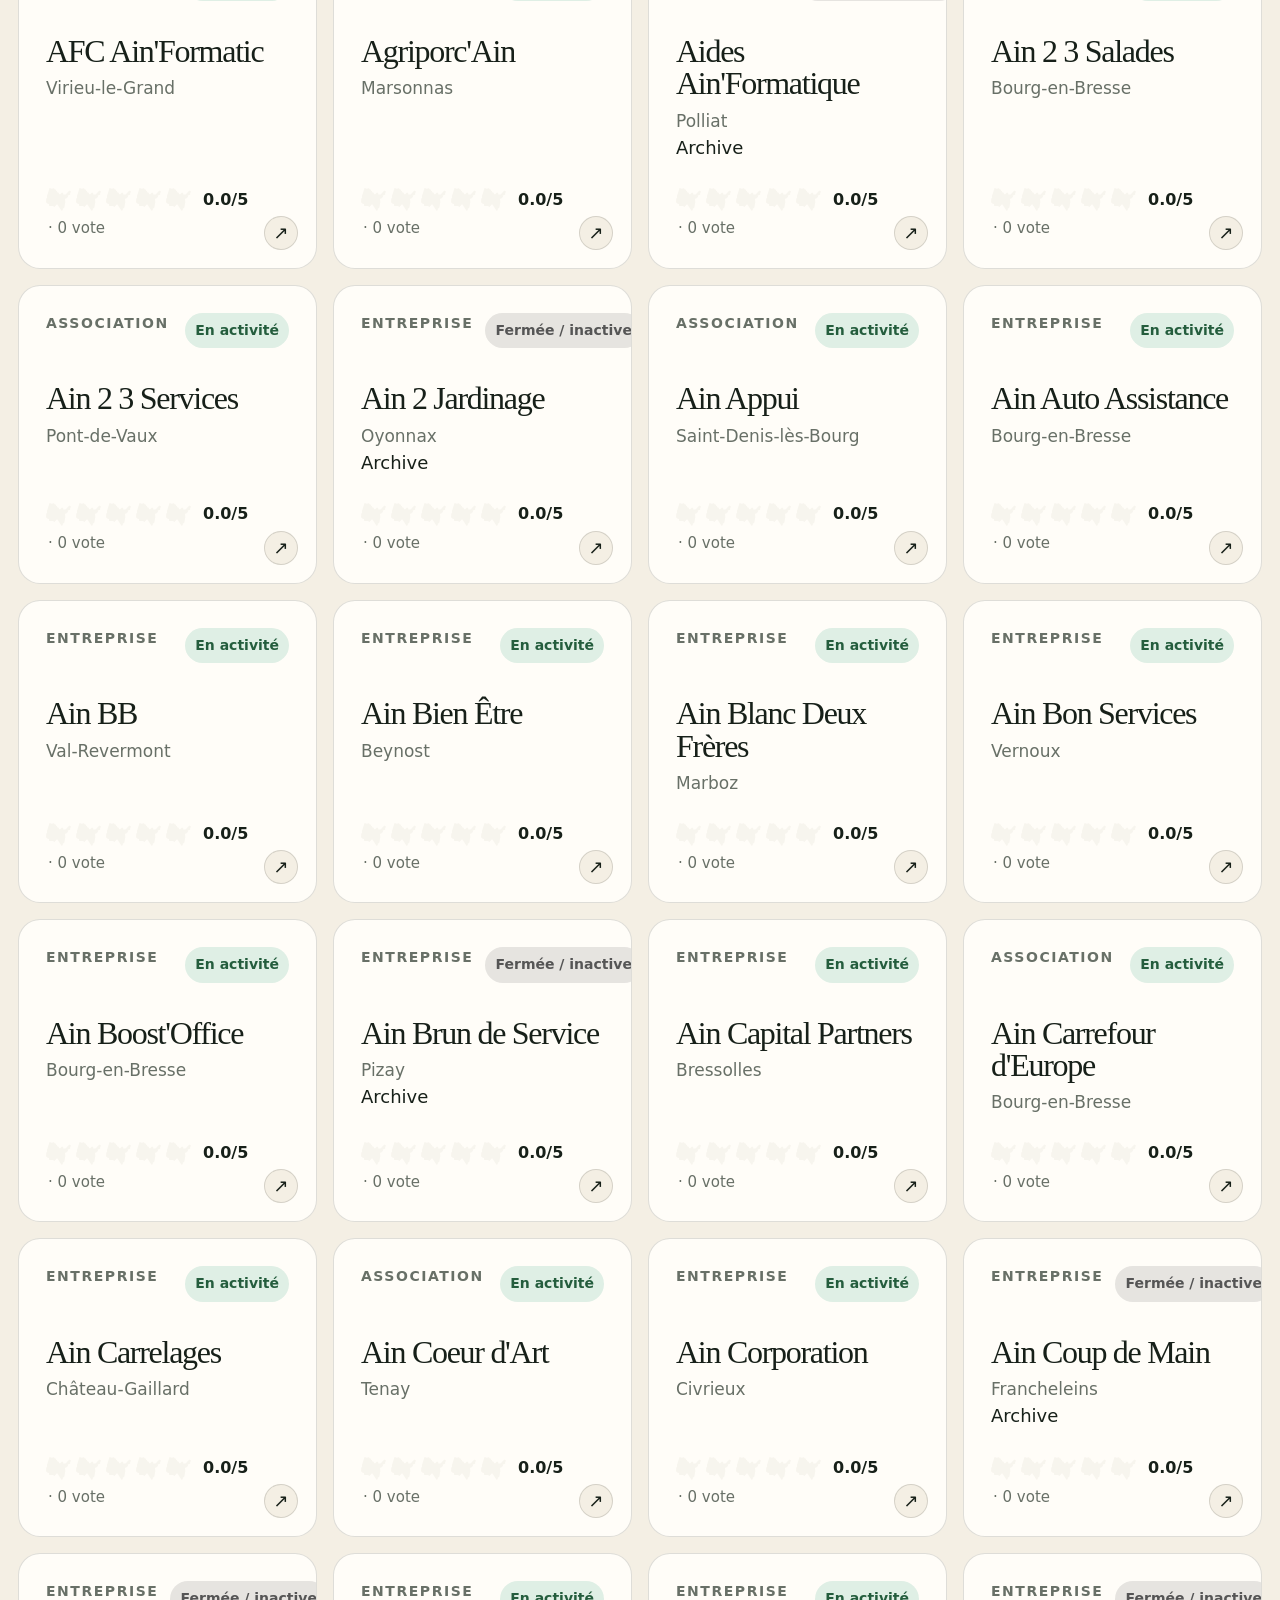
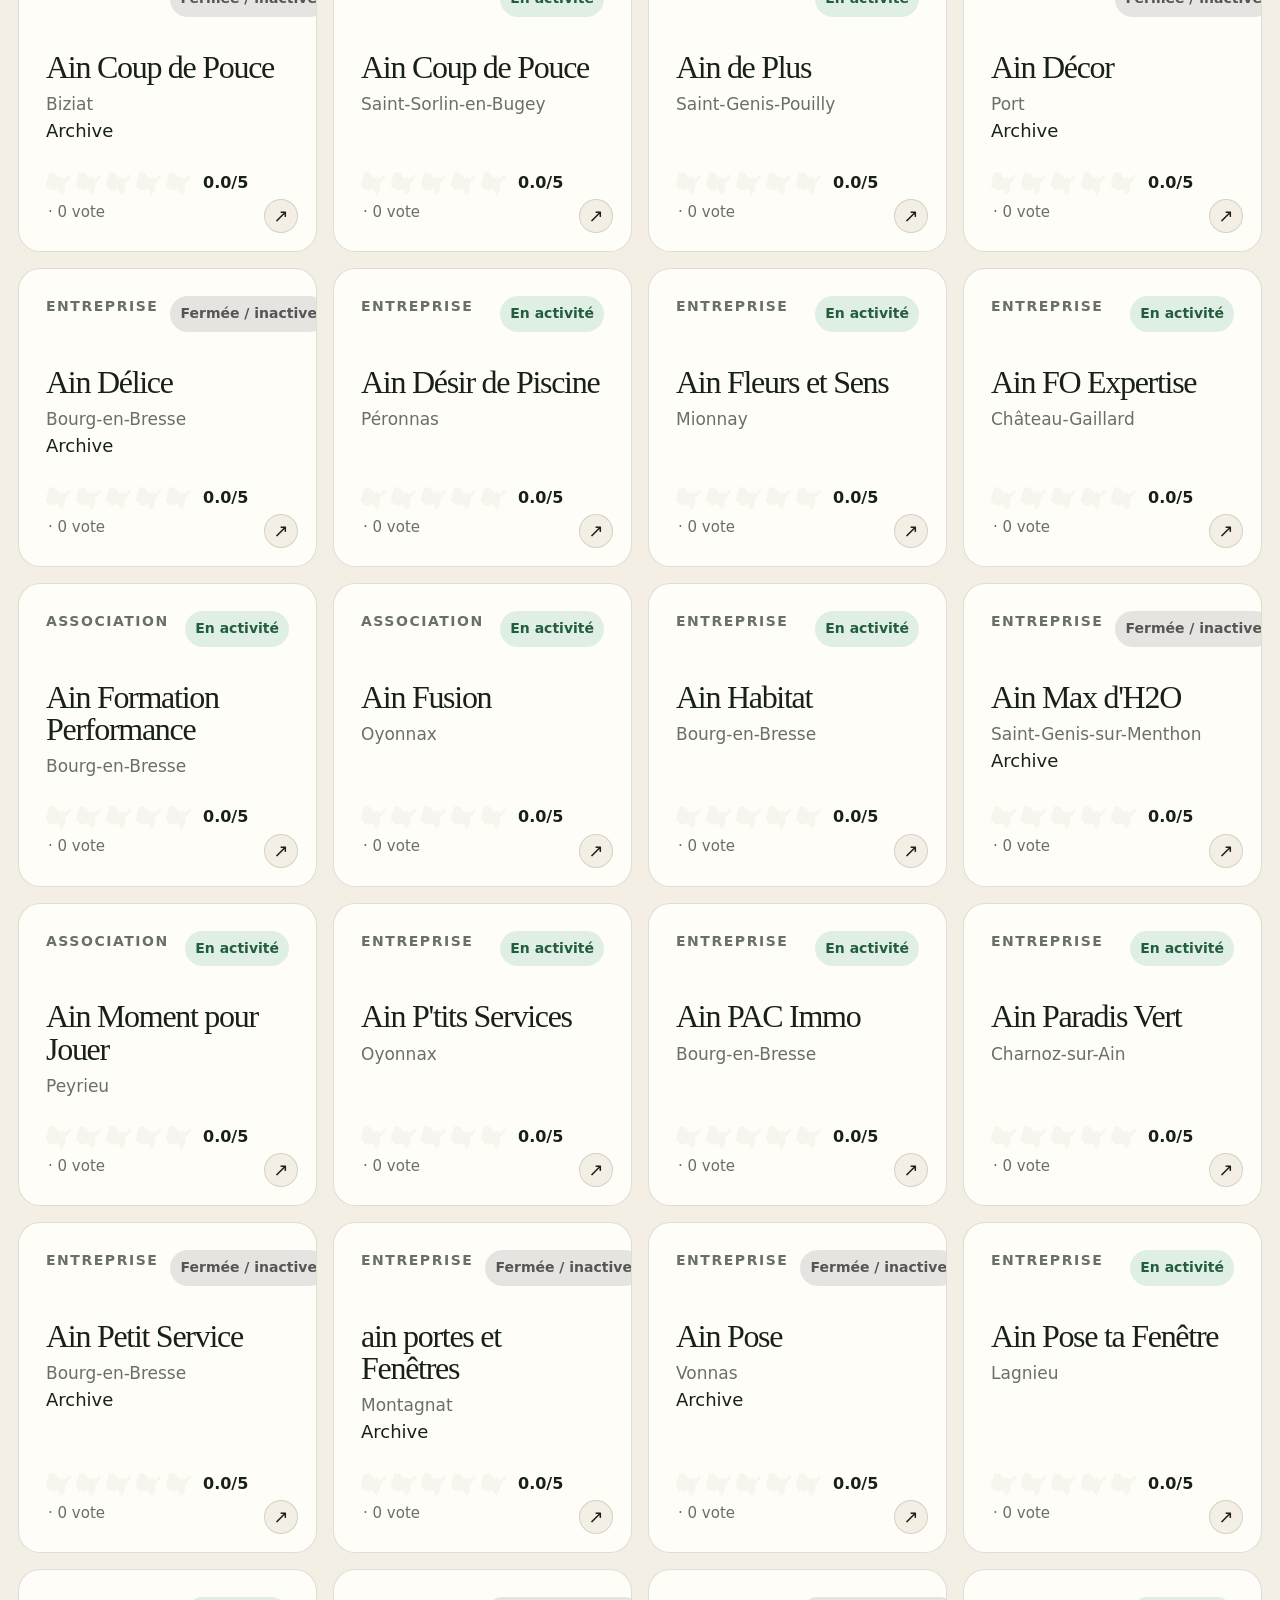
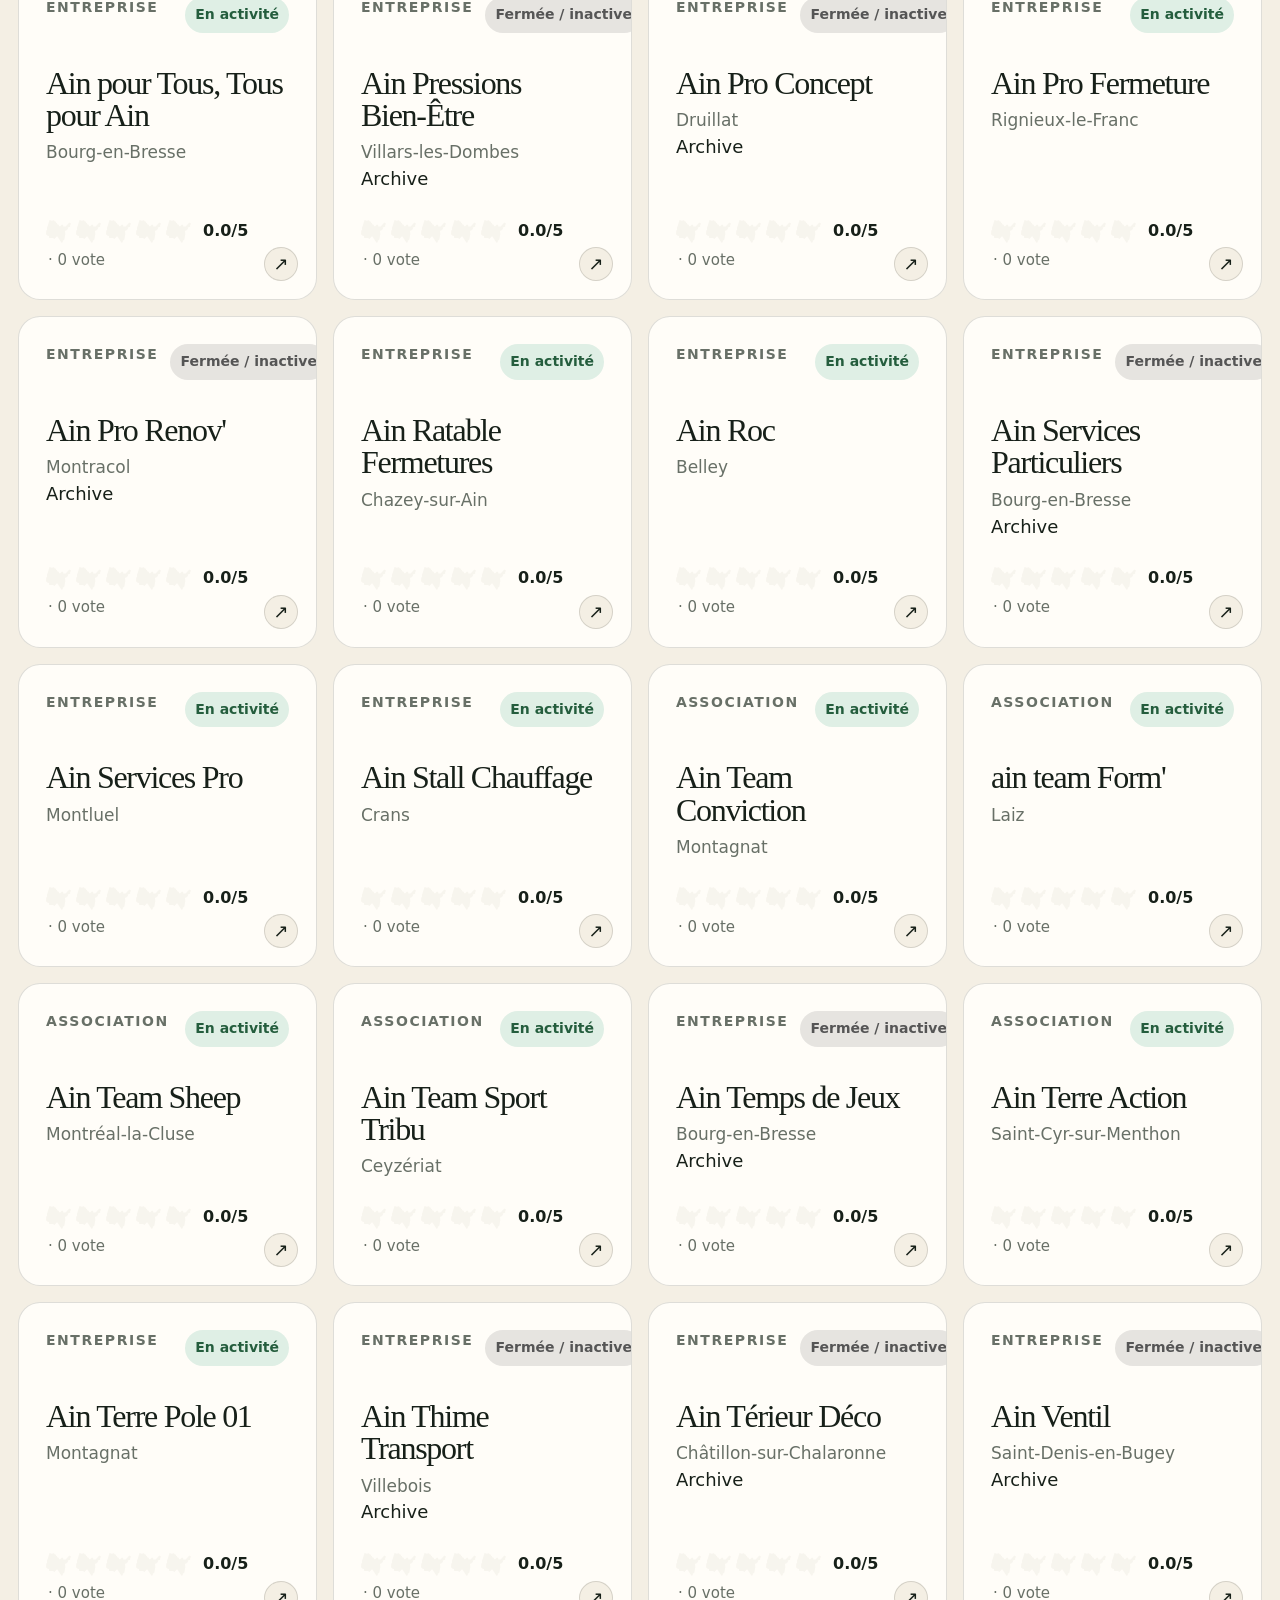
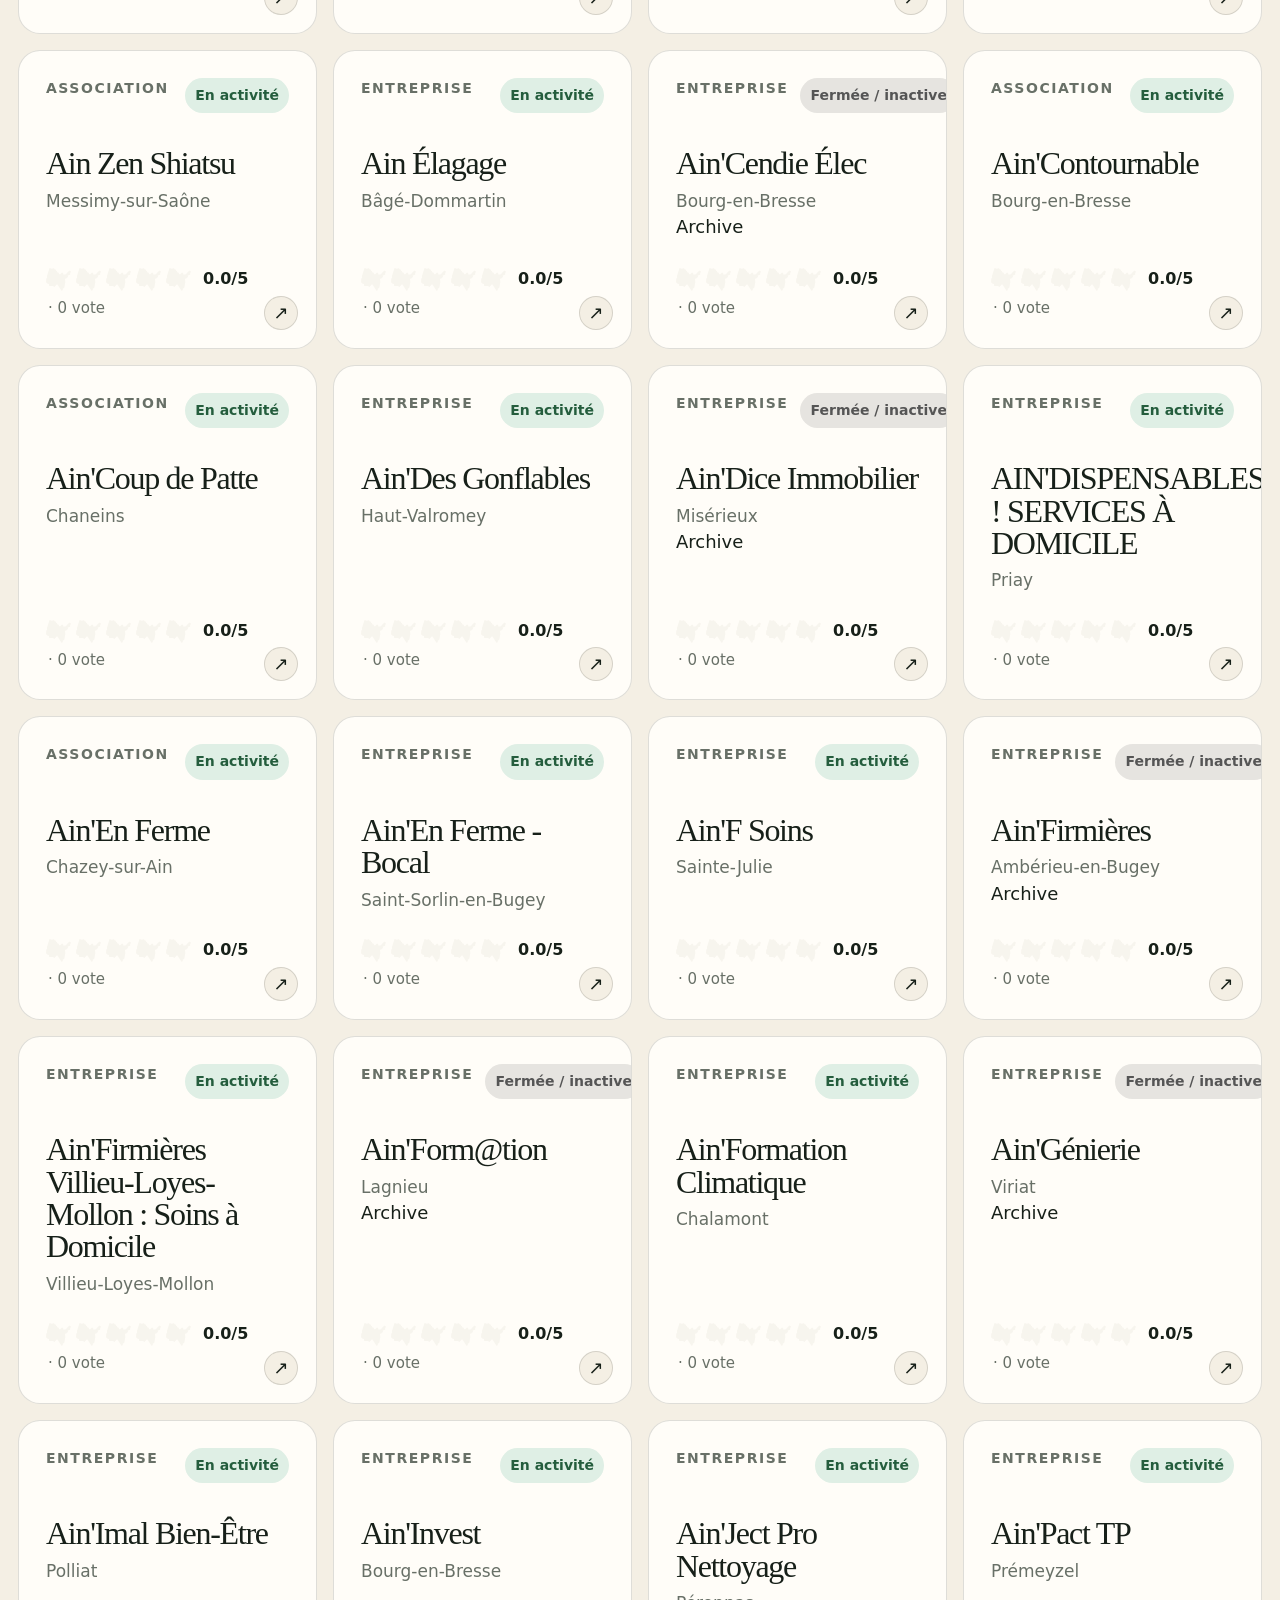
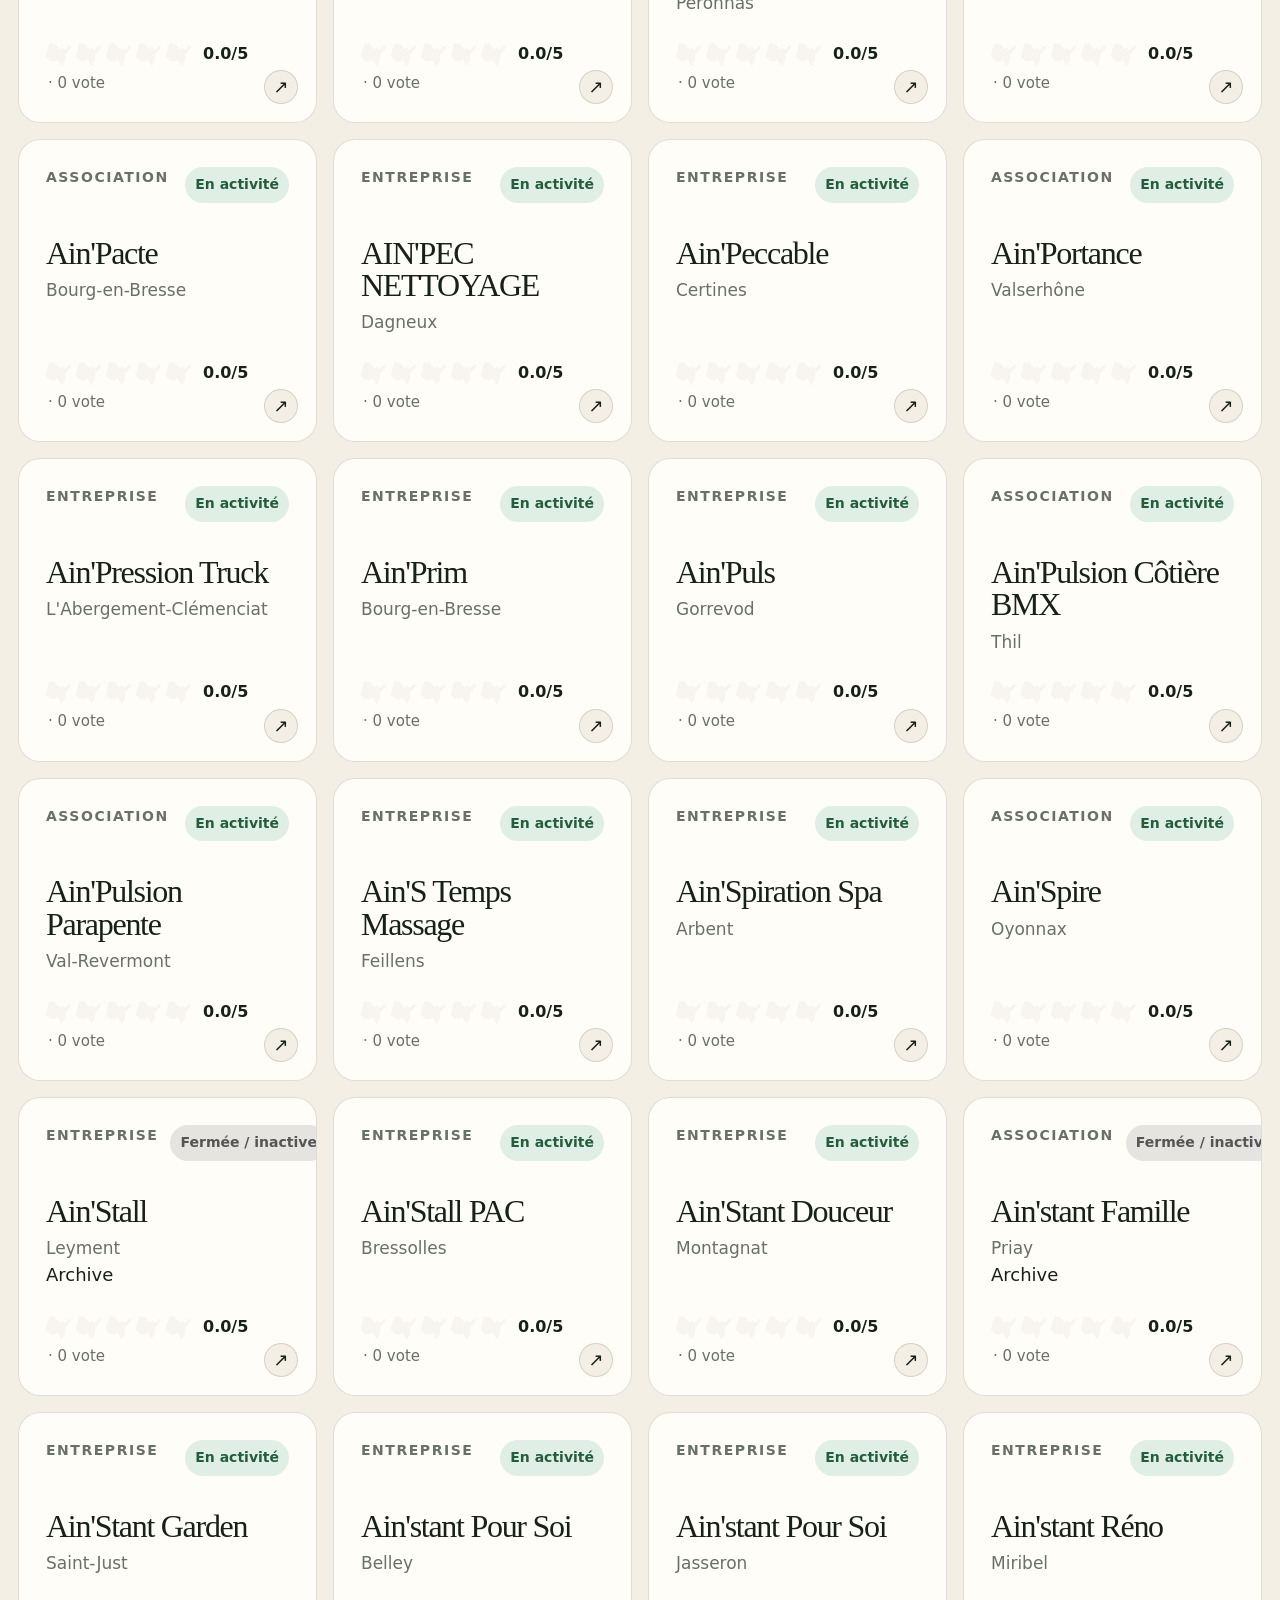
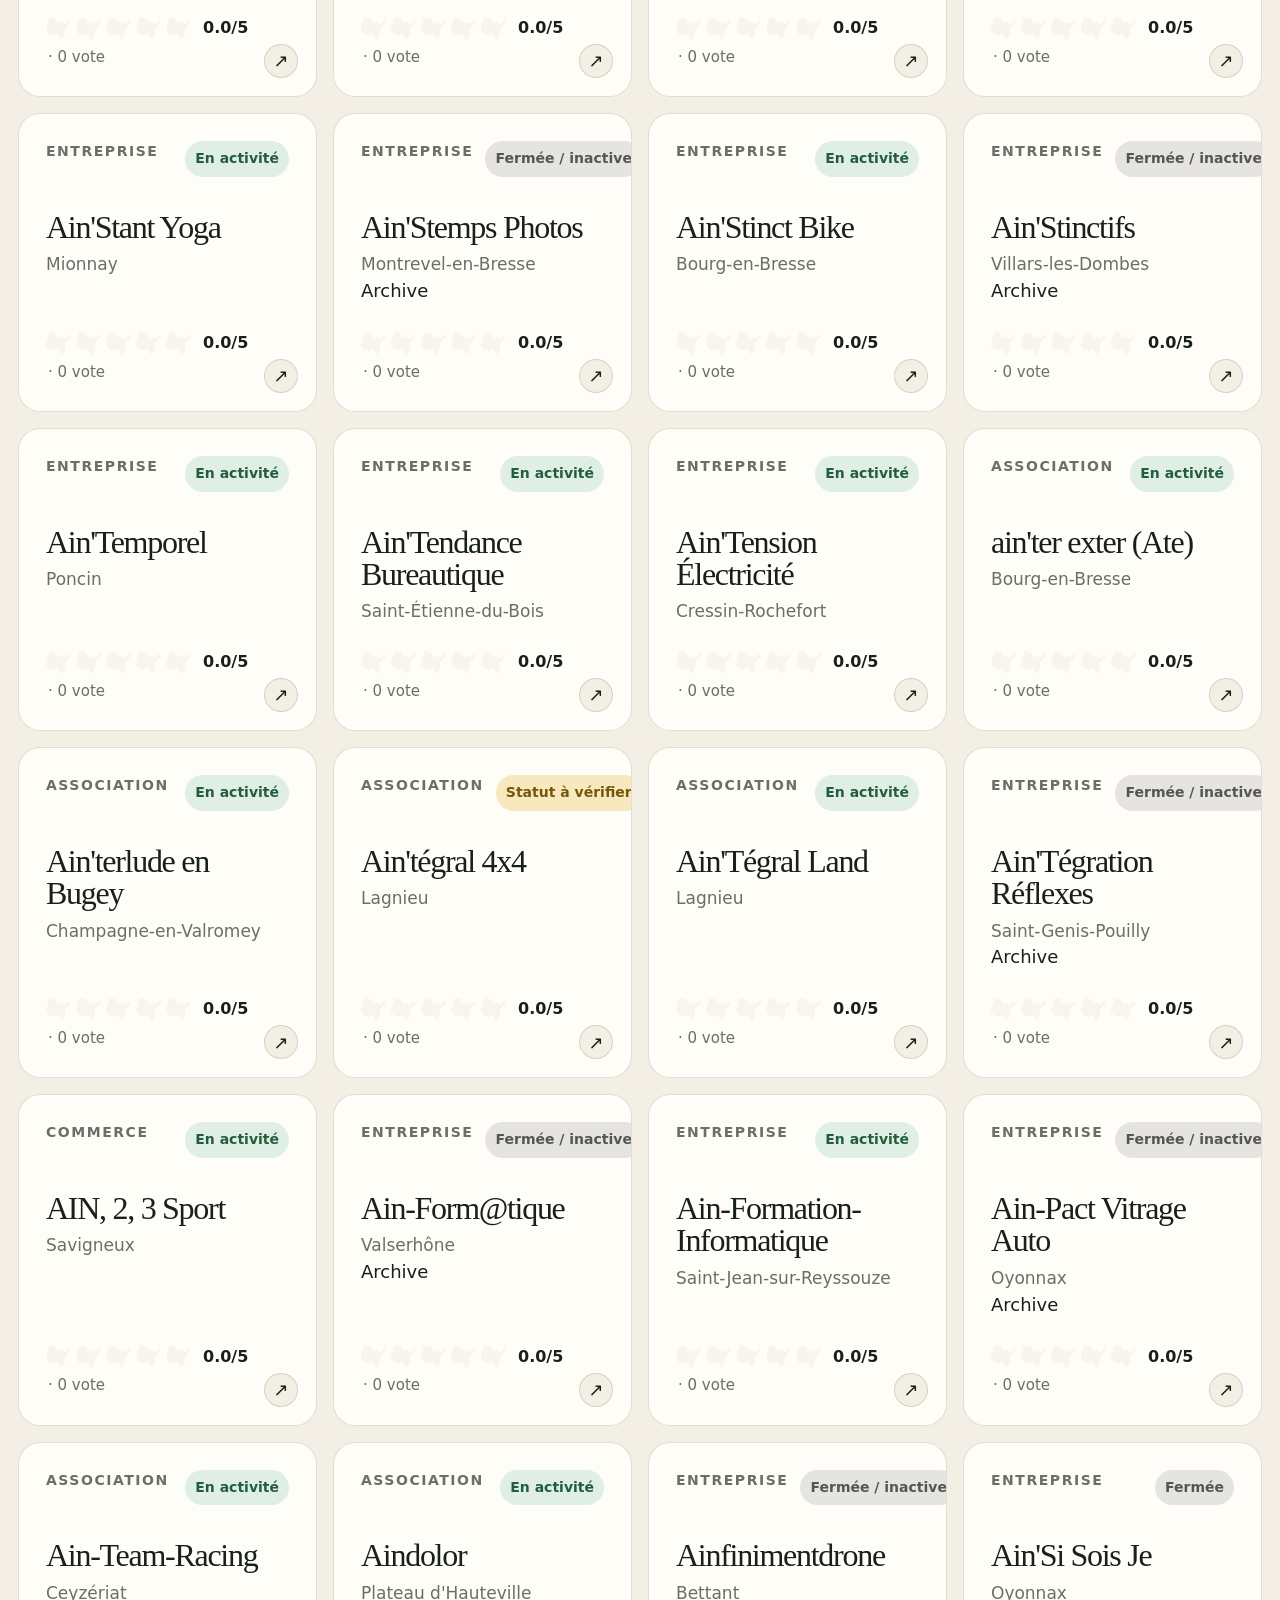
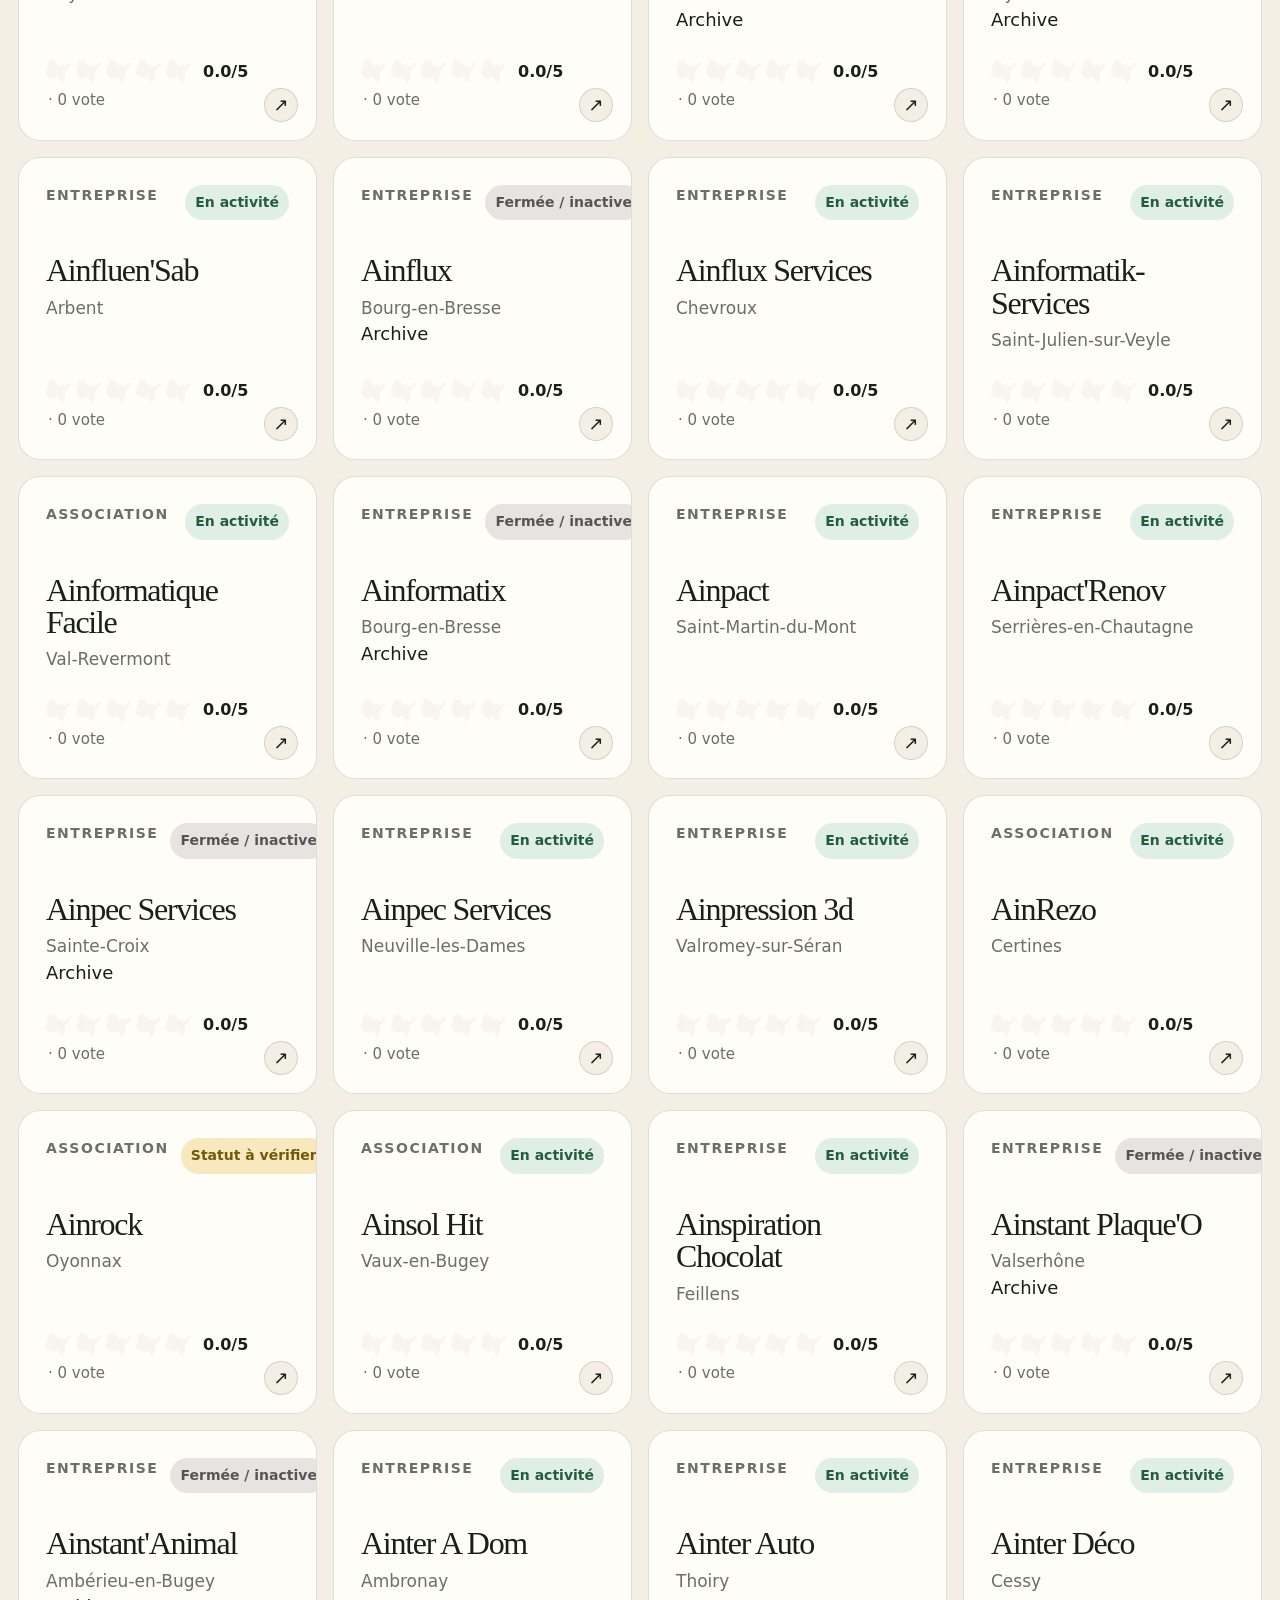
==== commit 9c4bf663: "Ajoute Ain'sTemps Loisirs au catalogue" ====
--- a/index.html
+++ b/index.html
@@ -4,8 +4,8 @@
   <meta charset="utf-8">
   <meta name="viewport" content="width=device-width, initial-scale=1">
   <meta name="theme-color" content="#f4efe4">
-  <title>Noms ainventifs de l'Ain : 458 entreprises et associations recensées | Aincroyable</title>
-  <meta name="description" content="Le recensement des entreprises, commerces et associations de l'Ain qui ont glissé « Ain » dans leur nom : 458 jeux de mots répertoriés, notés et localisés commune par commune.">
+  <title>Noms ainventifs de l'Ain : 459 entreprises et associations recensées | Aincroyable</title>
+  <meta name="description" content="Le recensement des entreprises, commerces et associations de l'Ain qui ont glissé « Ain » dans leur nom : 459 jeux de mots répertoriés, notés et localisés commune par commune.">
   <meta name="robots" content="index, follow, max-image-preview:large">
   <link rel="canonical" href="https://www.aincroyable.fr/">
 
@@ -32,15 +32,15 @@
   <meta property="og:type" content="website">
   <meta property="og:site_name" content="Aincroyable">
   <meta property="og:locale" content="fr_FR">
-  <meta property="og:title" content="Noms ainventifs de l'Ain : 458 jeux de mots recensés">
-  <meta property="og:description" content="Ils avaient un département, ils en ont fait un jeu de mots. Découvrez et notez les 458 noms ainventifs répertoriés dans l'Ain.">
+  <meta property="og:title" content="Noms ainventifs de l'Ain : 459 jeux de mots recensés">
+  <meta property="og:description" content="Ils avaient un département, ils en ont fait un jeu de mots. Découvrez et notez les 459 noms ainventifs répertoriés dans l'Ain.">
   <meta property="og:image" content="https://www.aincroyable.fr/assets/share.jpg">
   <meta property="og:image:width" content="1200">
   <meta property="og:image:height" content="630">
   <meta property="og:image:alt" content="Aincroyable — le grand recensement du calambour aindinois">
 
   <meta name="twitter:card" content="summary_large_image">
-  <meta name="twitter:title" content="Noms ainventifs de l'Ain : 458 jeux de mots recensés">
+  <meta name="twitter:title" content="Noms ainventifs de l'Ain : 459 jeux de mots recensés">
   <meta name="twitter:description" content="Ils avaient un département, ils en ont fait un jeu de mots.">
   <meta name="twitter:image" content="https://www.aincroyable.fr/assets/share.jpg">
 
@@ -78,7 +78,7 @@
        SHA-256 correspondent à celles publiées par le projet. Aucun CDN
        n'est contacté : une compromission d'unpkg ne peut pas atteindre le site. -->
   <link rel="stylesheet" href="vendor/leaflet/leaflet.css">
-  <link rel="stylesheet" href="styles.css?v=42">
+  <link rel="stylesheet" href="styles.css?v=43">
 </head>
 <body>
 <header class="topbar">
@@ -262,7 +262,11 @@
 
 <footer>
   <div class="brand footer-brand"><span class="brand-mark">Ain</span><span>croyable</span></div>
-  <p>Le patrimoine du jeu de mots en Ain.</p>
+  <p class="footer-copy">
+    <span>Le patrimoine du jeu de mots en Ain.</span>
+    <!-- À actualiser à chaque mise à jour du site. -->
+    <span class="footer-updated">Mis à jour le <time datetime="2026-08-24">24 août 2026</time> par le J (c’est le S).</span>
+  </p>
   <div><a href="#demarche">La démarche</a><a href="#catalogue">Catalogue</a><a href="#donnees-corrections">Données & corrections</a></div>
 </footer>
 
--- a/styles.css
+++ b/styles.css
@@ -99,7 +99,7 @@
 .card h3{font-family:Georgia,serif;font-size:28px;line-height:1.03;letter-spacing:-.035em;font-weight:500;margin:32px 0 8px}.city{font-size:13px;color:var(--muted)}
 .rating{display:flex;align-items:center;gap:3px;margin-top:auto;flex-wrap:wrap}.ain-icon{width:19px;height:19px;display:block;overflow:visible}.rating-num{font-size:12px;font-weight:900;margin-left:6px}.votes{font-size:11px;color:var(--muted);margin-left:2px}.card-arrow{position:absolute;right:18px;bottom:18px;width:34px;height:34px;border:1px solid var(--line);border-radius:50%;display:grid;place-items:center;background:var(--paper)}
 
-footer{padding:42px clamp(18px,4vw,64px);border-top:1px solid var(--line);display:grid;grid-template-columns:1fr 1fr 1fr;align-items:center}footer p{color:var(--muted);margin:0;text-align:center;font-size:13px}footer div:last-child{display:flex;justify-content:end;gap:20px;font-size:13px;font-weight:700}
+footer{padding:42px clamp(18px,4vw,64px);border-top:1px solid var(--line);display:grid;grid-template-columns:1fr 1fr 1fr;align-items:center}footer p{color:var(--muted);margin:0;text-align:center;font-size:13px}.footer-copy{display:flex;flex-direction:column;gap:7px}.footer-updated{font-size:.84em;letter-spacing:.015em}footer div:last-child{display:flex;justify-content:end;gap:20px;font-size:13px;font-weight:700}
 
 dialog{border:0;padding:0;border-radius:28px;background:var(--white);color:var(--ink);width:min(660px,calc(100vw - 28px));box-shadow:0 30px 100px rgba(0,0,0,.35)}dialog::backdrop{background:rgba(10,15,11,.62);backdrop-filter:blur(5px)}.close{position:absolute;right:16px;top:14px;width:40px;height:40px;border-radius:50%;border:1px solid var(--line);background:var(--paper);font-size:24px;z-index:2}
 .detail{padding:42px}.detail .status{display:inline-block}.detail h2{font-family:Georgia,serif;font-size:50px;letter-spacing:-.05em;font-weight:500;margin:24px 0 7px}.detail .place{color:var(--muted)}.detail .lead{font-size:17px;line-height:1.6;margin:30px 0}.vote-box{border-top:1px solid var(--line);padding-top:26px}.vote-box h4{margin:0 0 12px}.vote-controls{display:flex;gap:7px}.vote-btn{border:0;background:transparent;padding:1px}.vote-btn .ain-icon{width:36px;height:36px;transition:.15s}.vote-btn:hover .ain-icon,.vote-btn.hover .ain-icon{transform:scale(1.08)}.detail-actions{display:flex;gap:10px;flex-wrap:wrap;margin-top:28px}
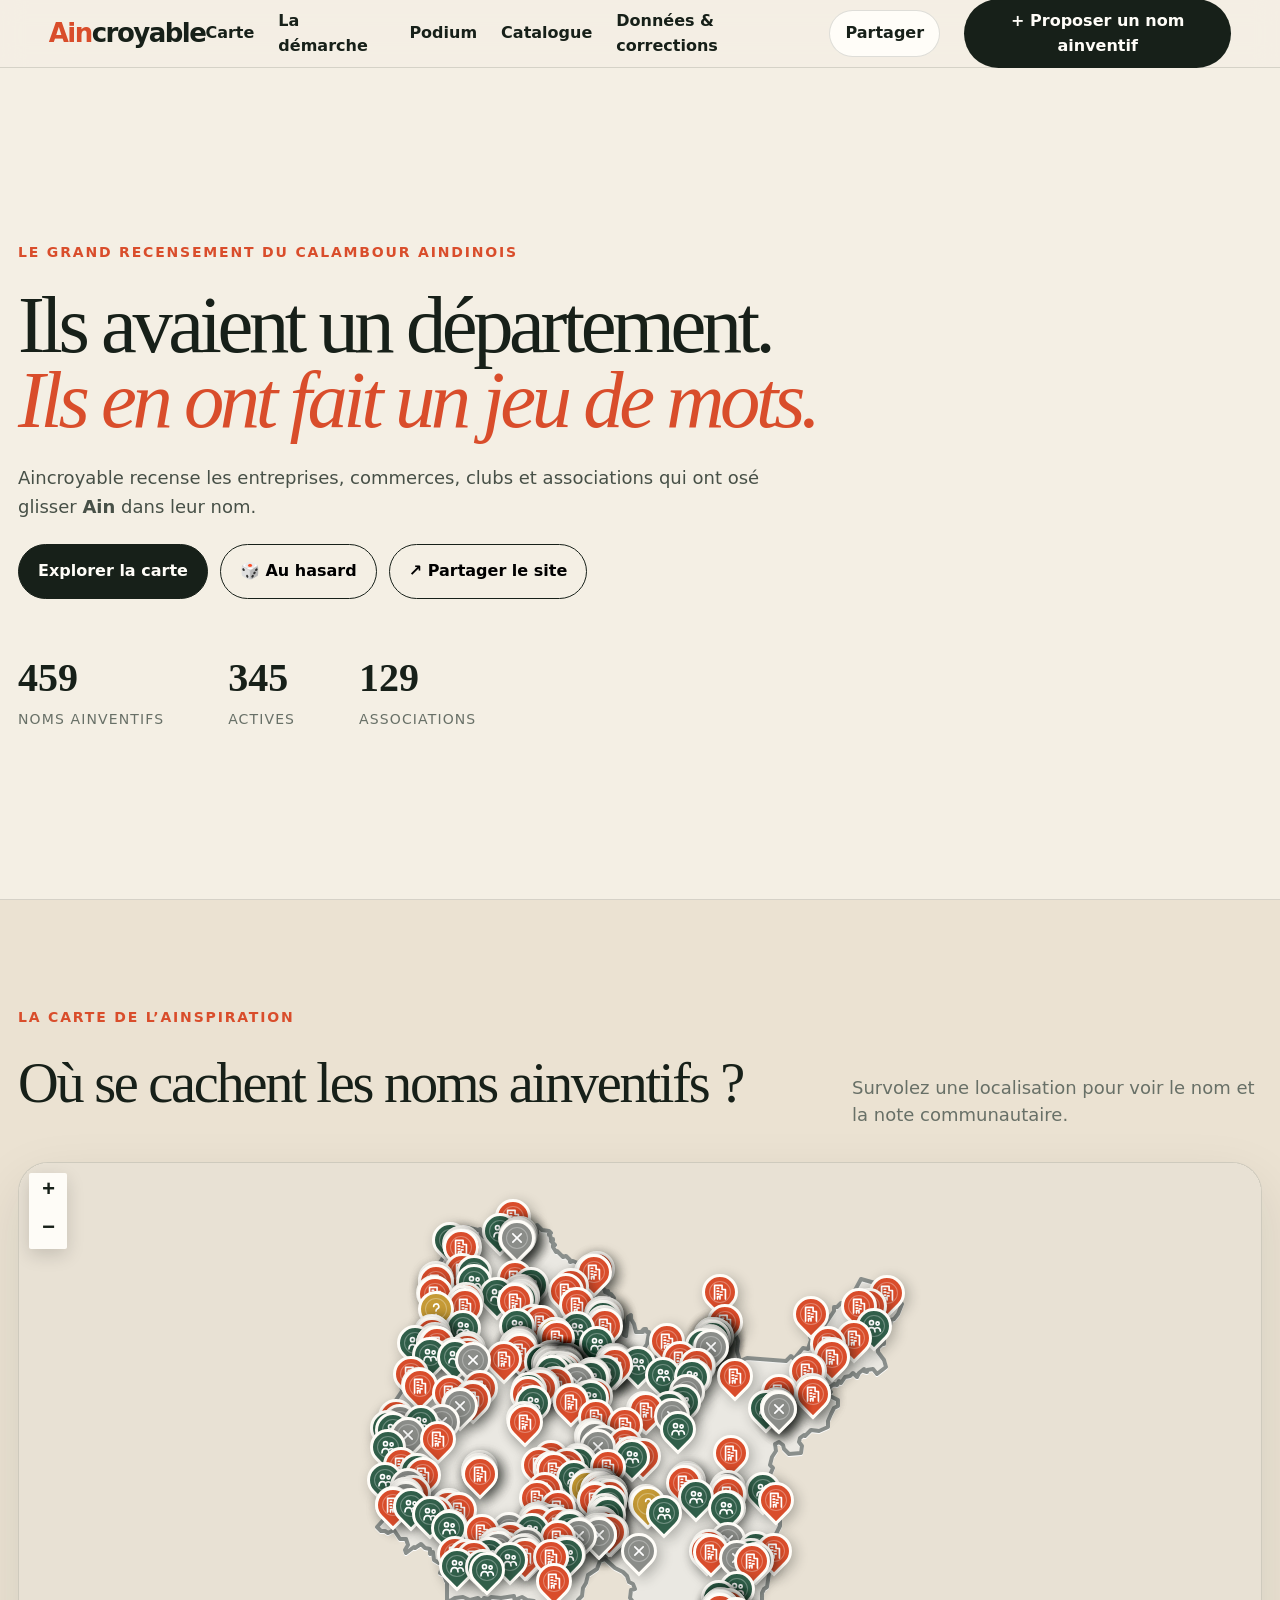
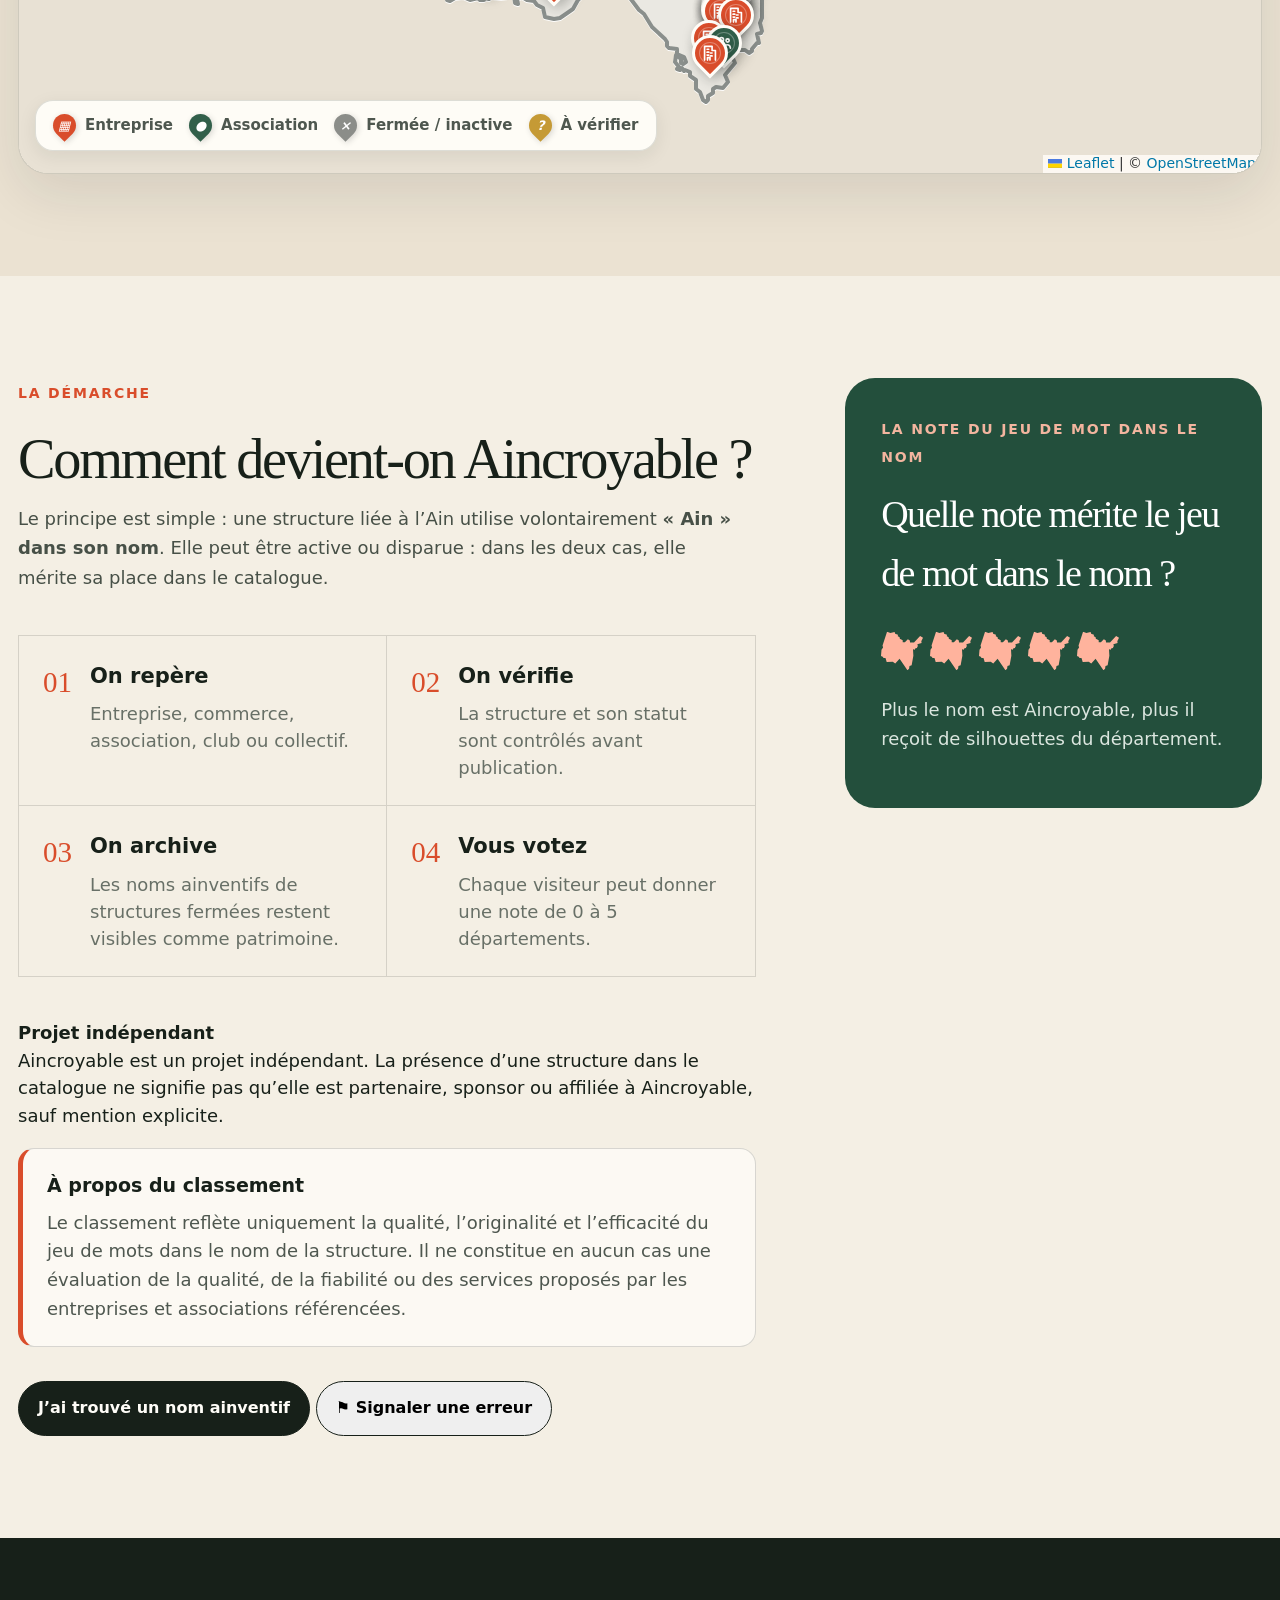
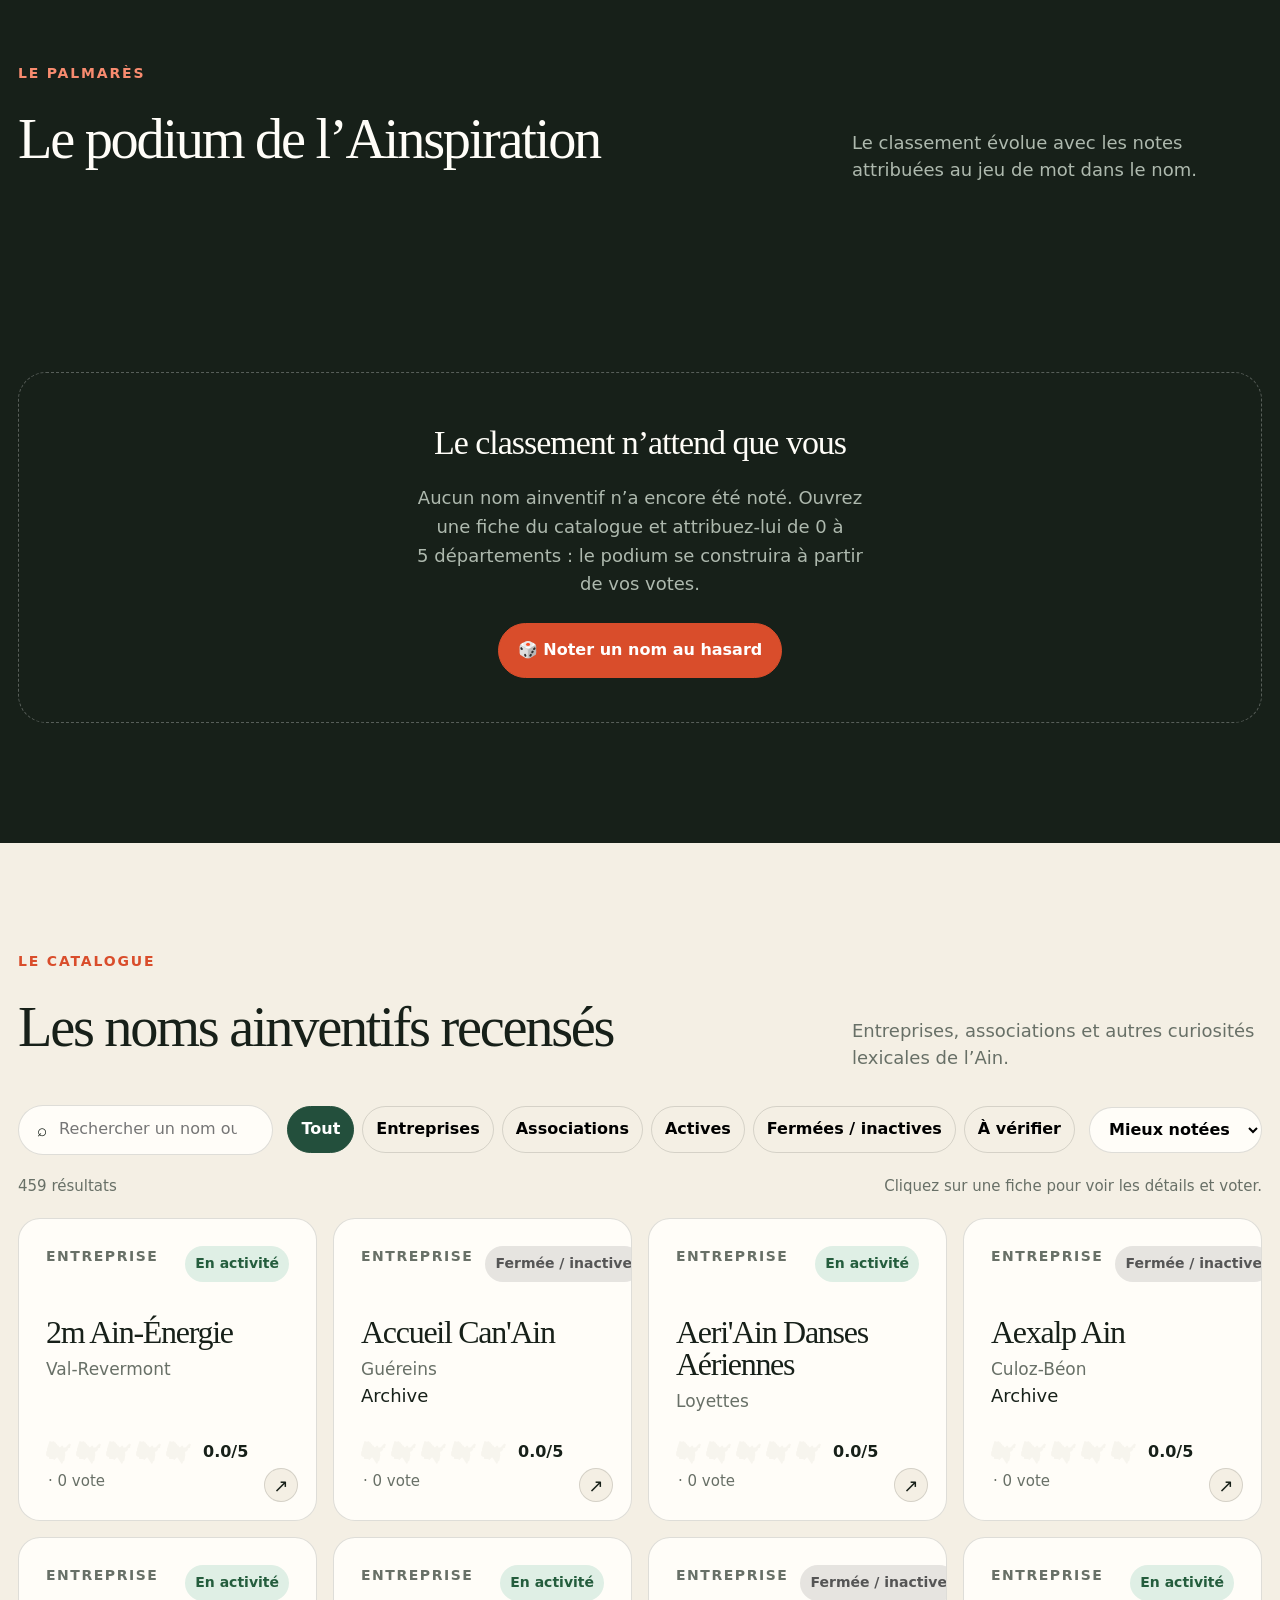
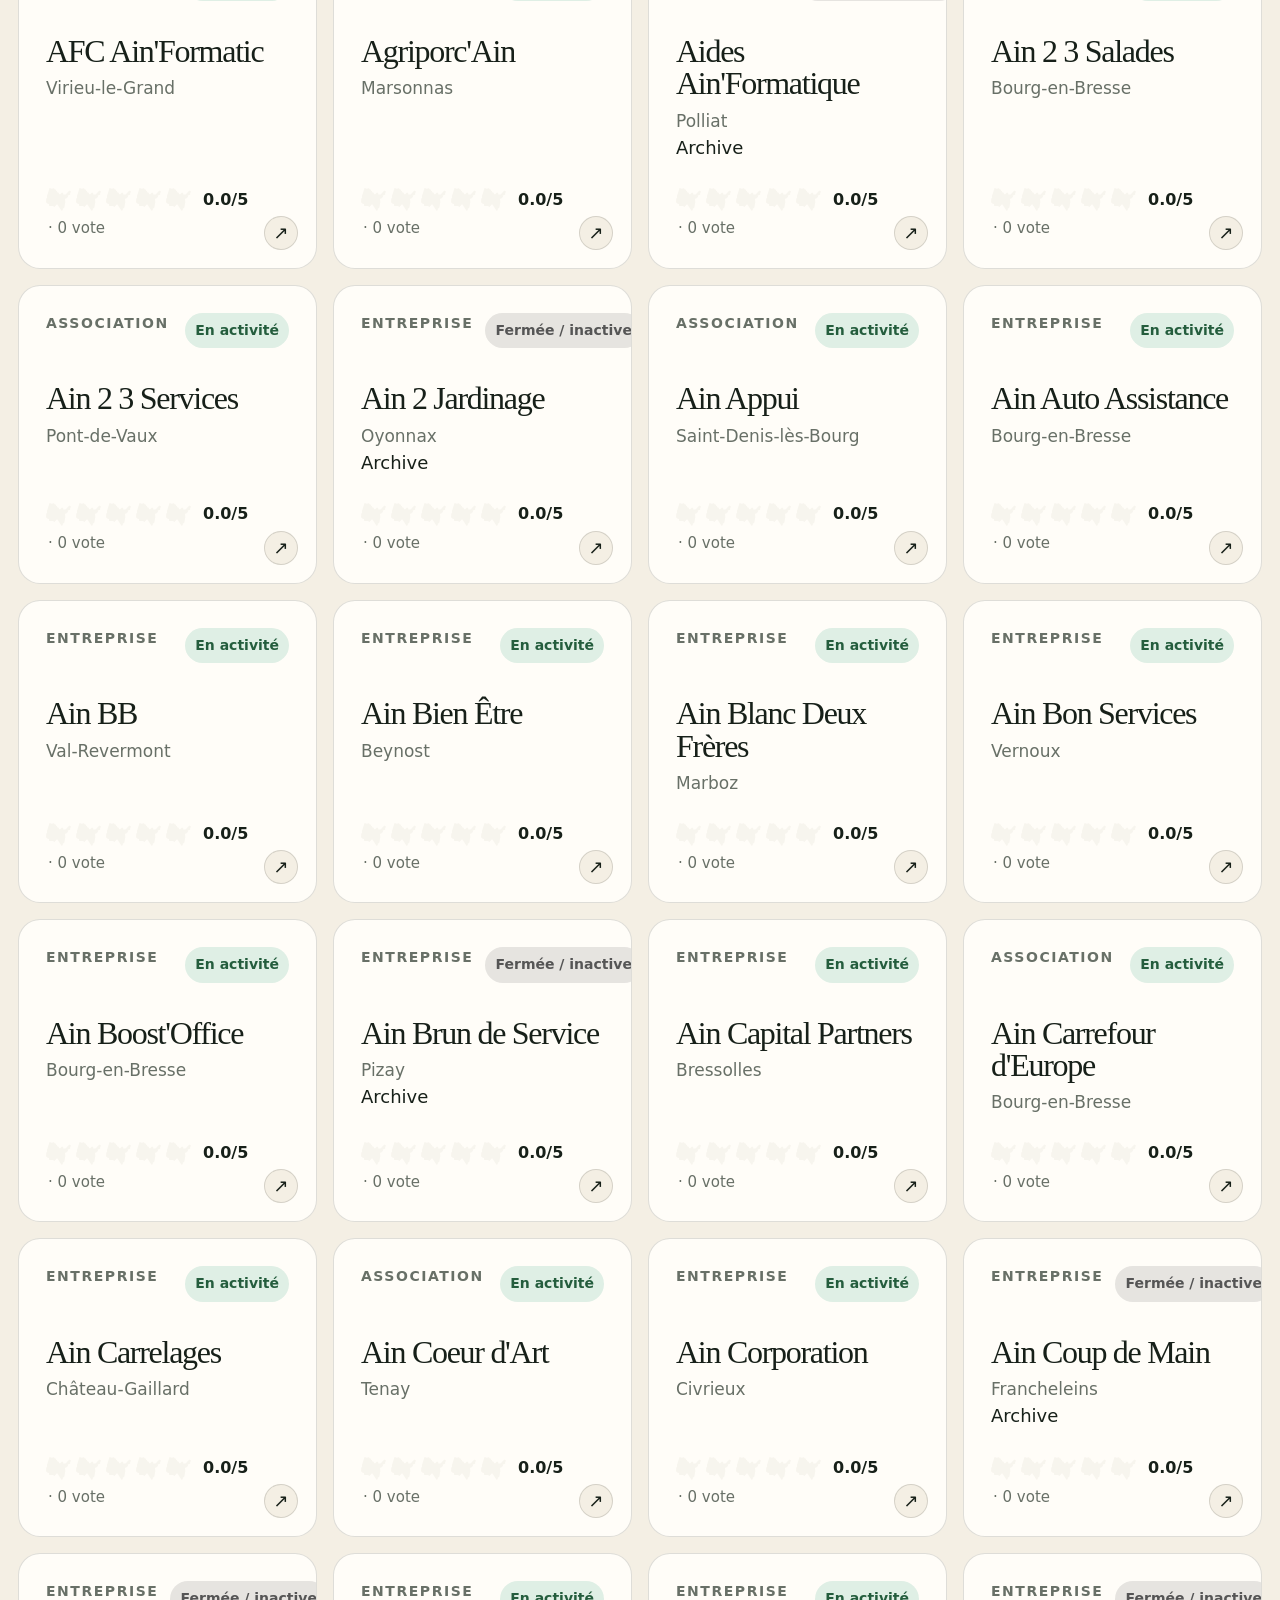
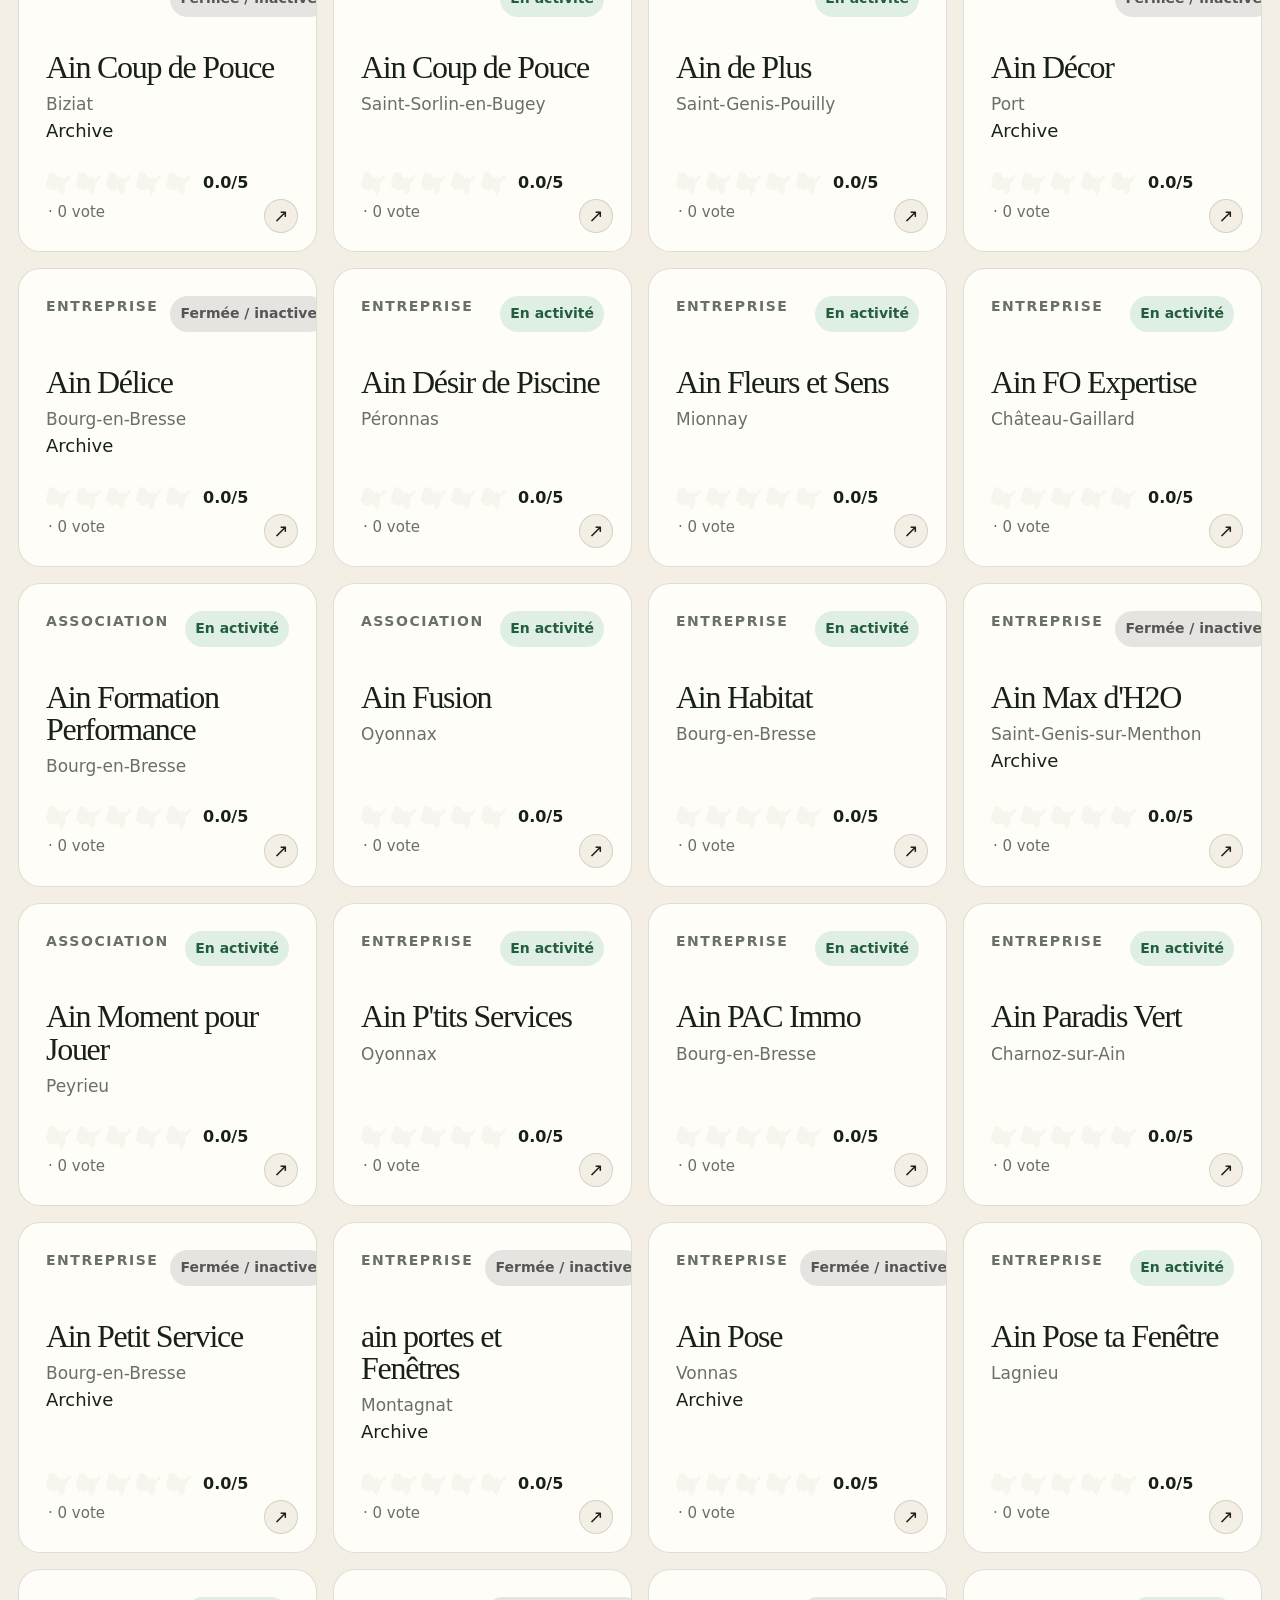
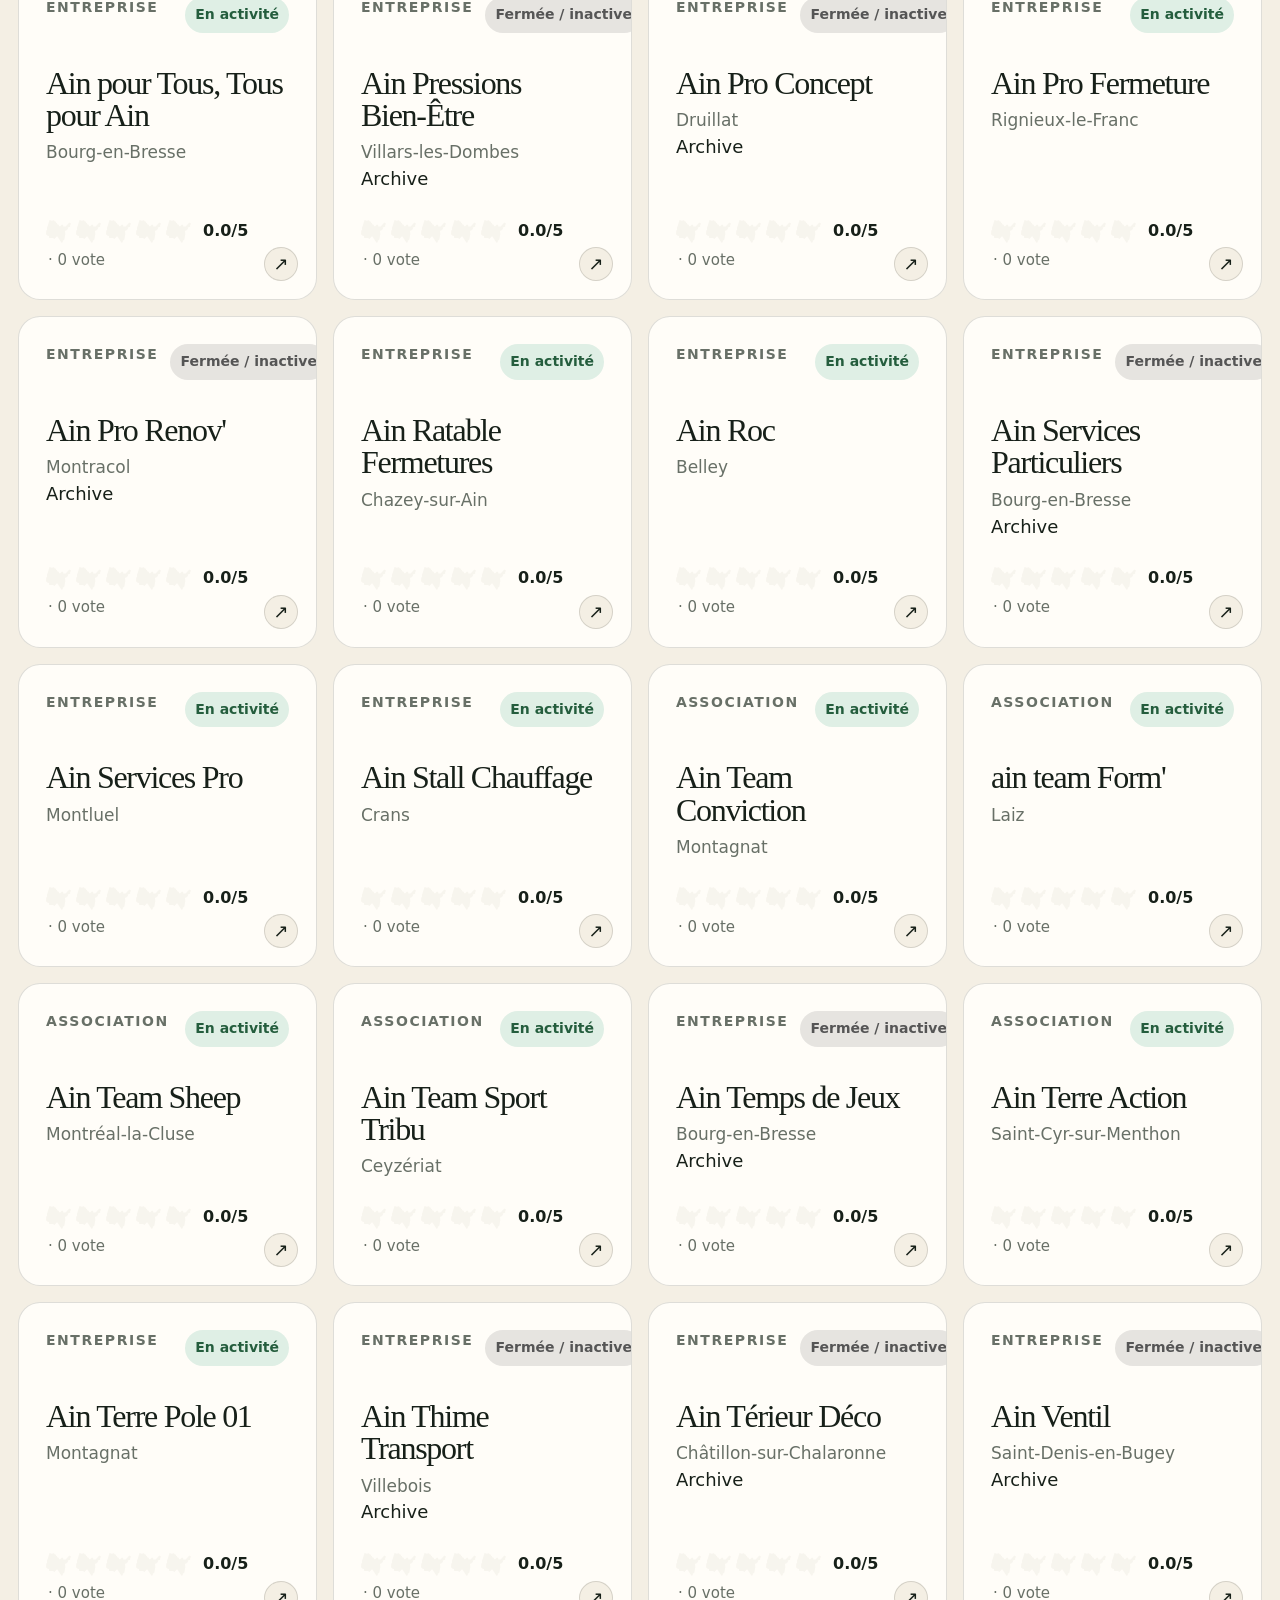
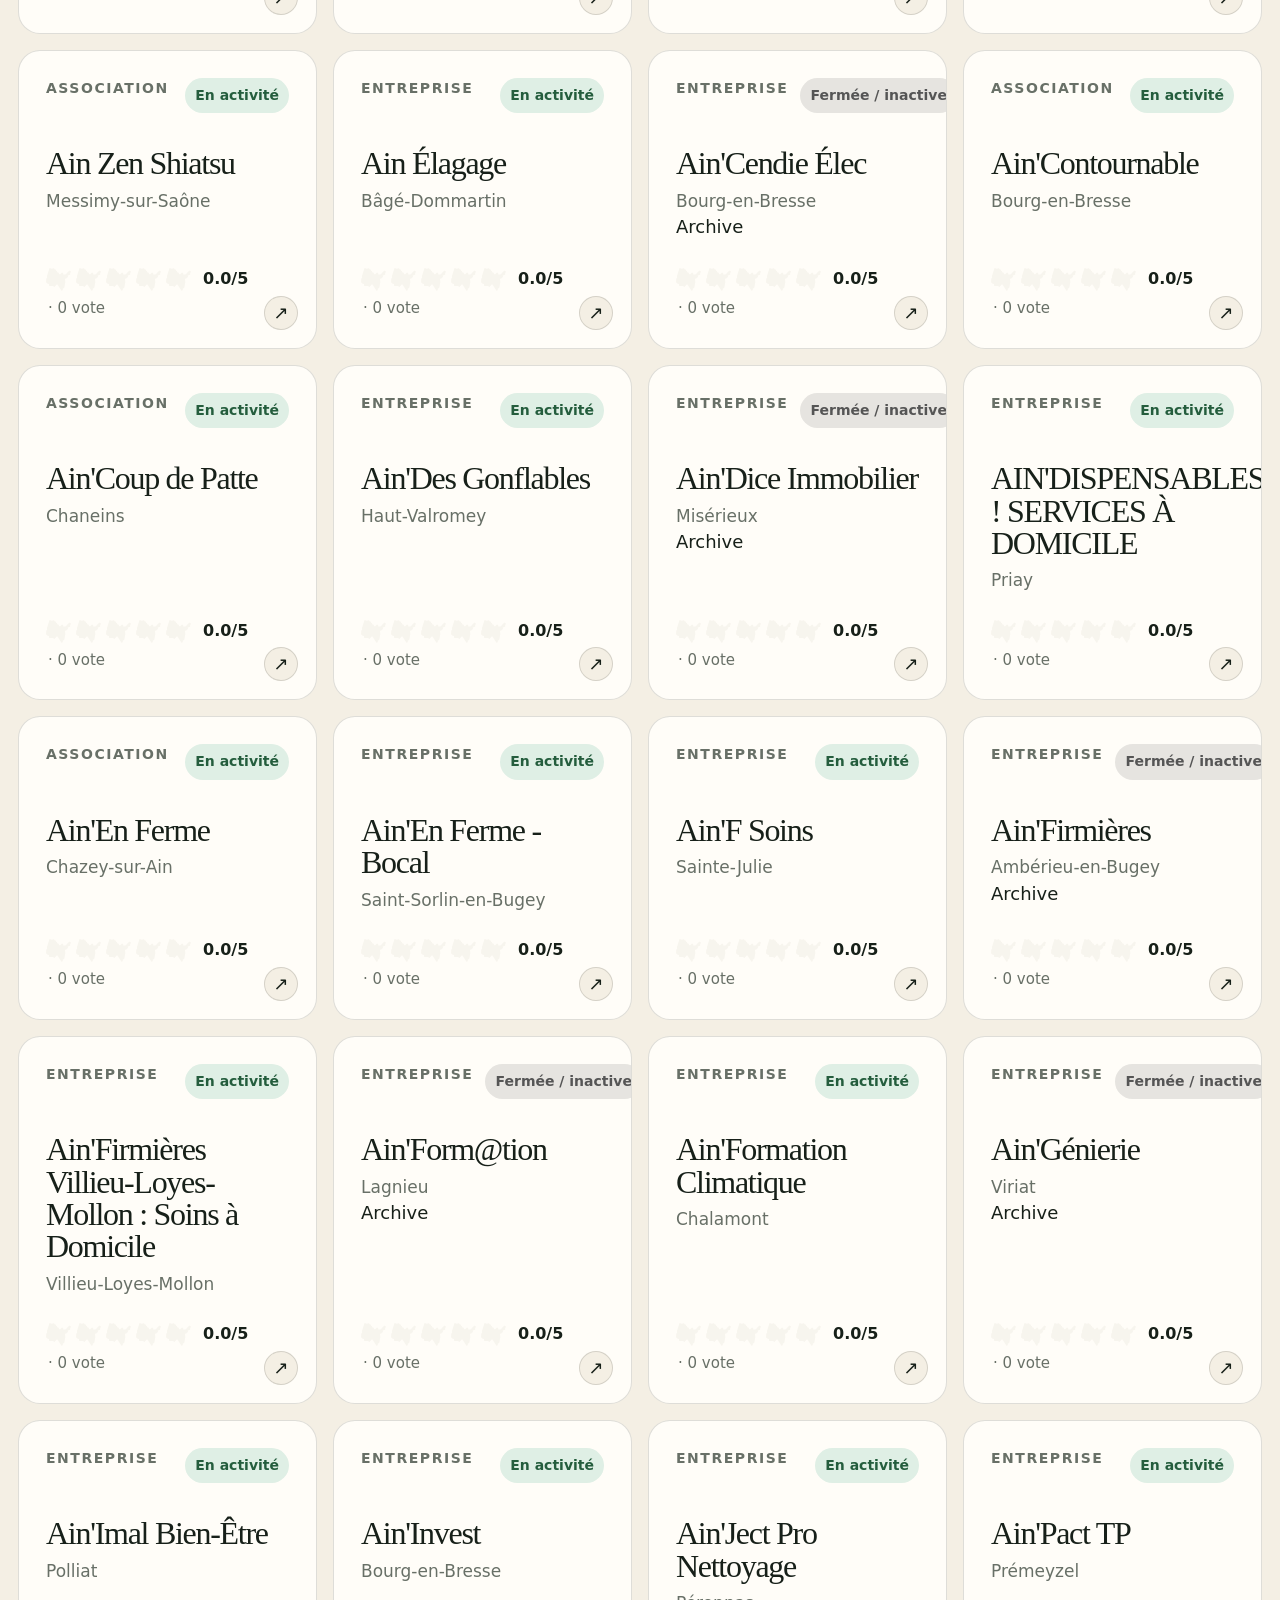
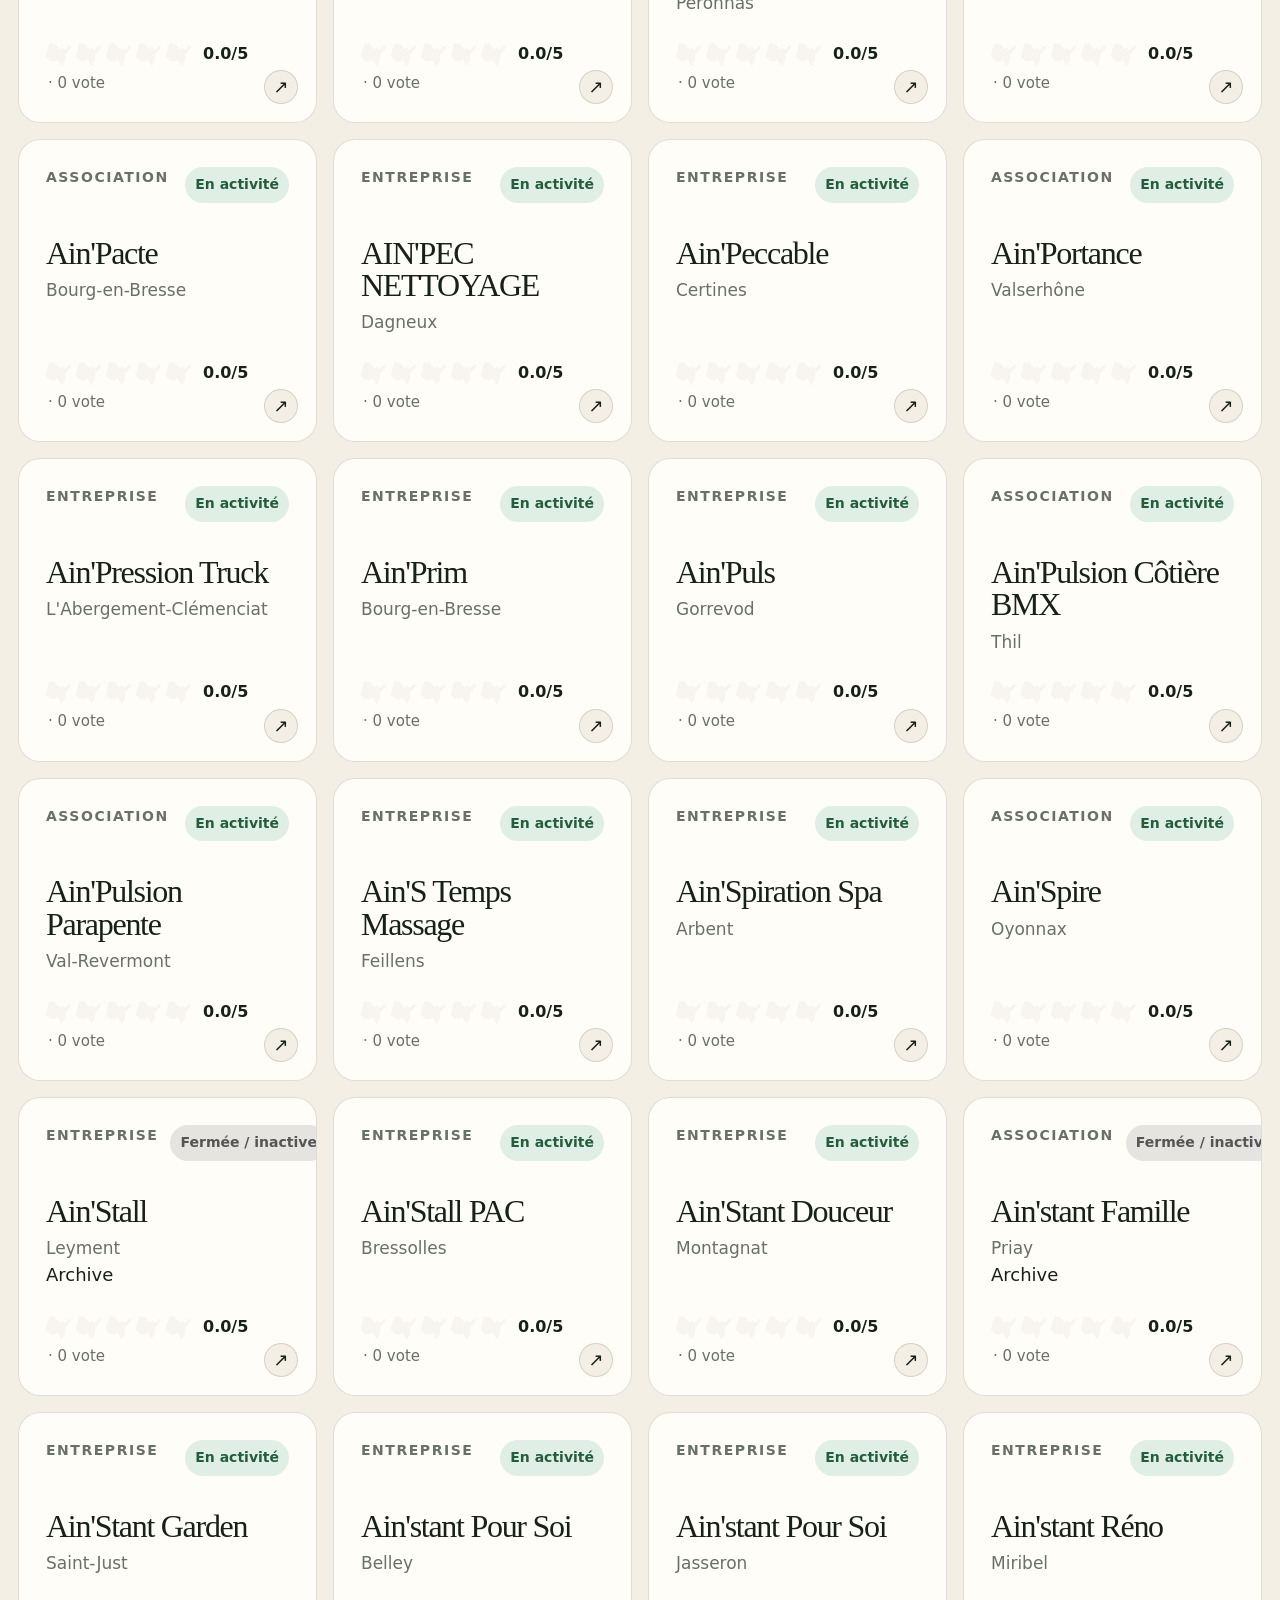
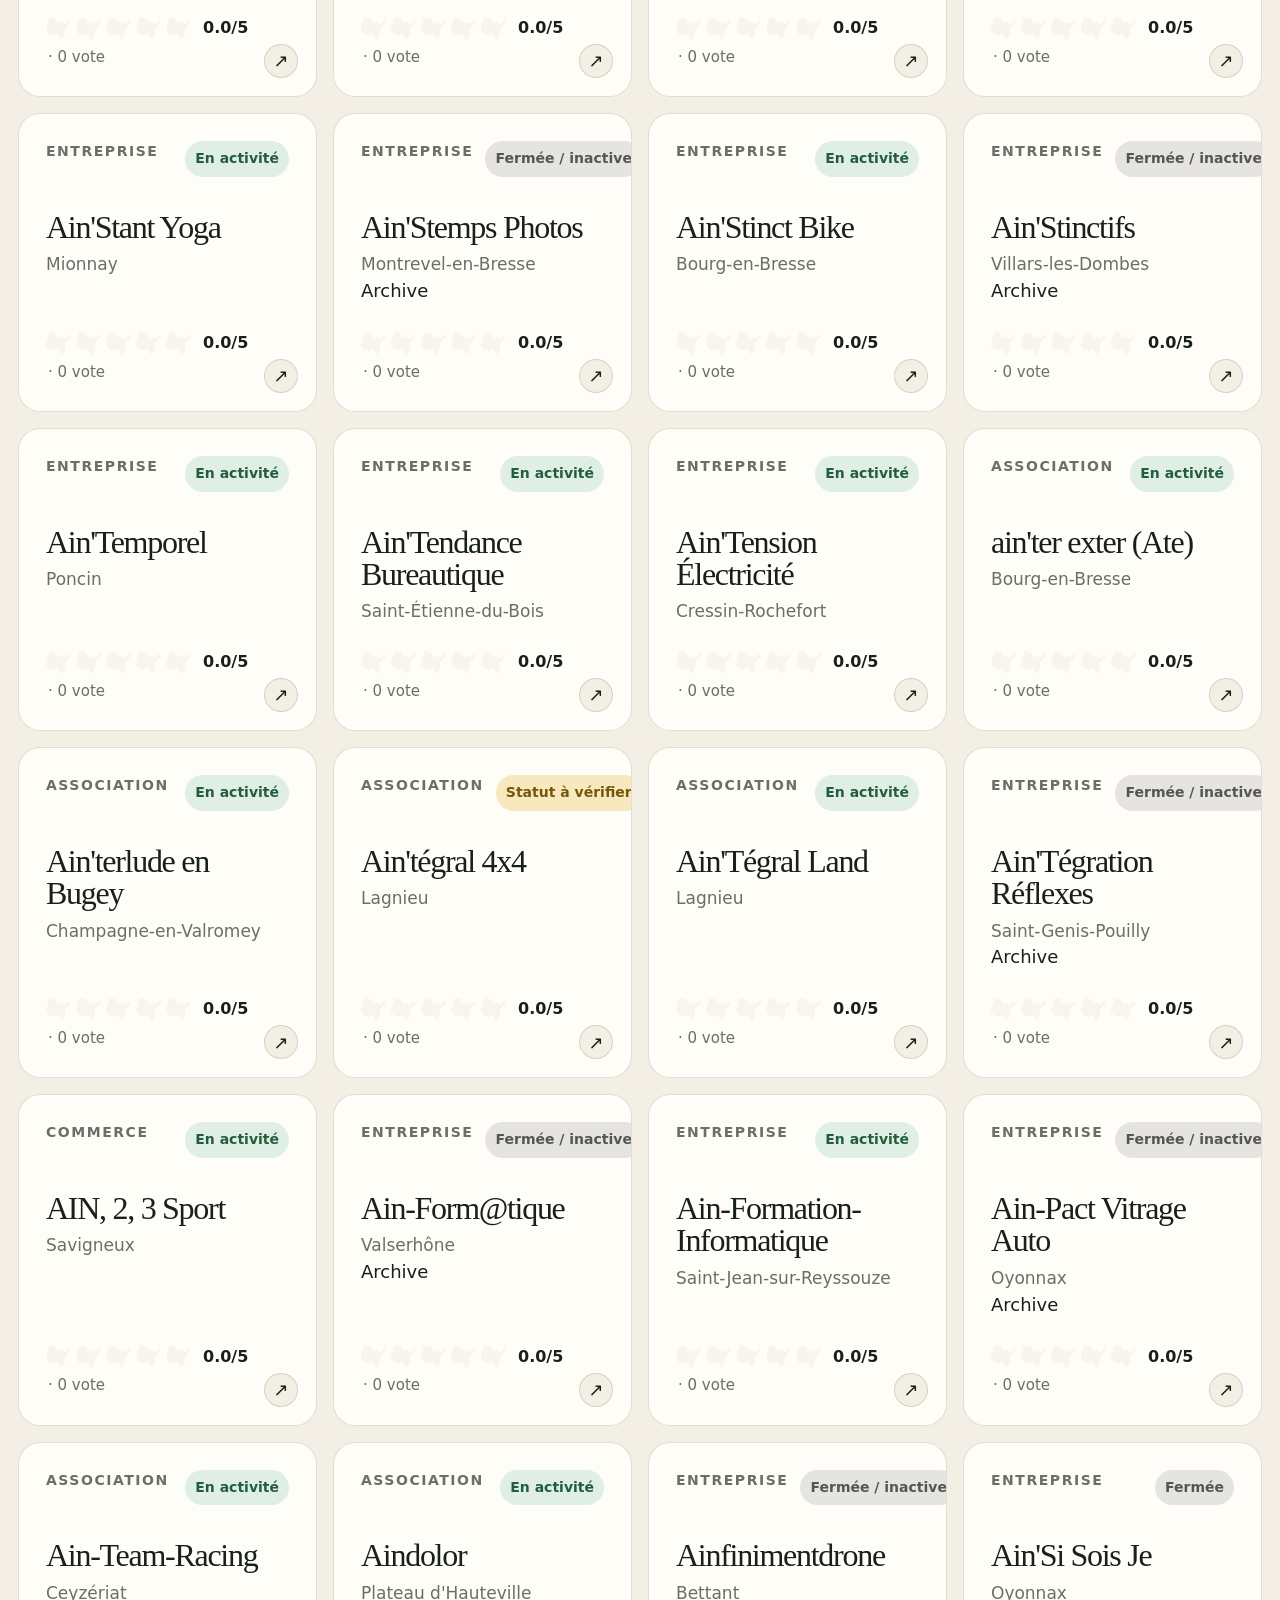
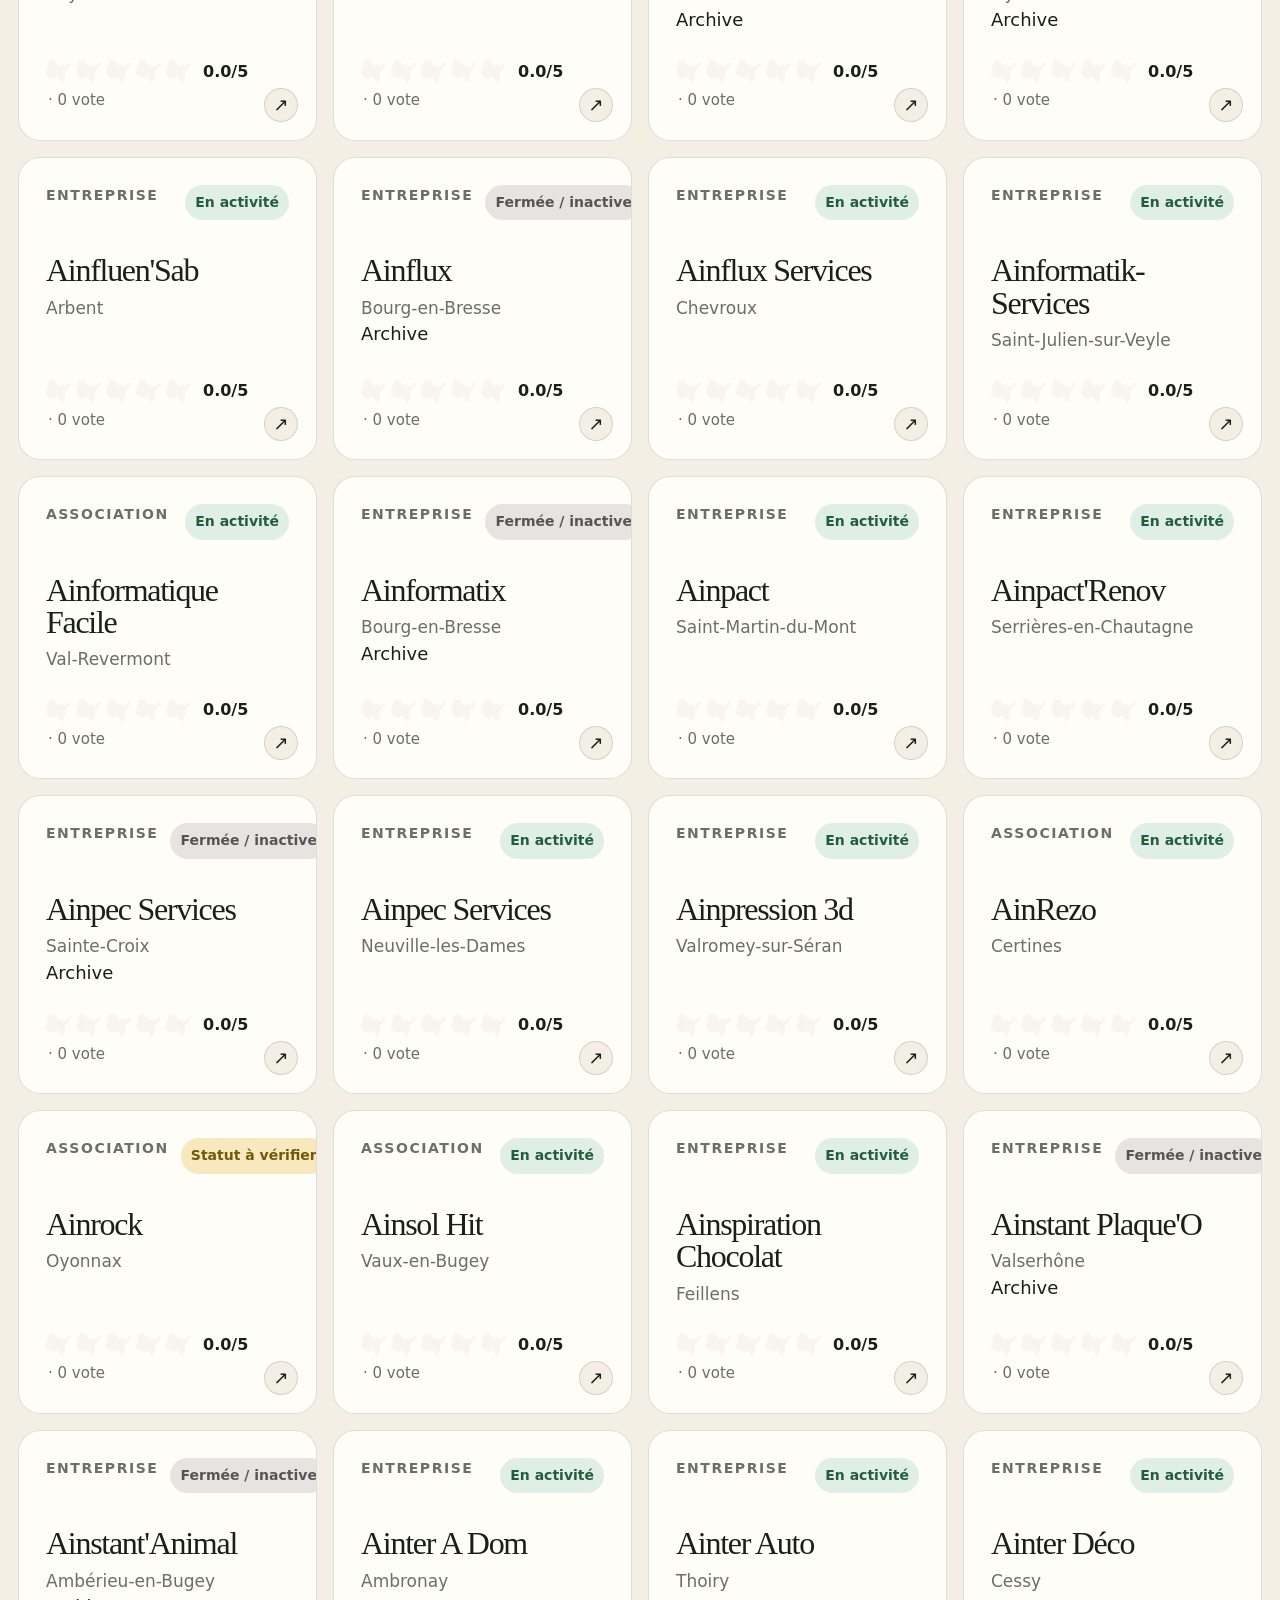
==== commit 7b8efcfa: "Autoriser Cloudflare Web Analytics dans la CSP" ====
--- a/index.html
+++ b/index.html
@@ -18,10 +18,10 @@
        elle exige un en-tête HTTP, que GitHub Pages ne permet pas de définir. -->
   <meta http-equiv="Content-Security-Policy" content="
     default-src 'self';
-    script-src 'self';
+    script-src 'self' https://static.cloudflareinsights.com;
     style-src 'self' 'unsafe-inline';
     img-src 'self' data: https://tile.openstreetmap.org https://*.tile.openstreetmap.org;
-    connect-src 'self' https://*.supabase.co;
+    connect-src 'self' https://*.supabase.co https://cloudflareinsights.com;
     font-src 'self';
     form-action 'none';
     base-uri 'self';
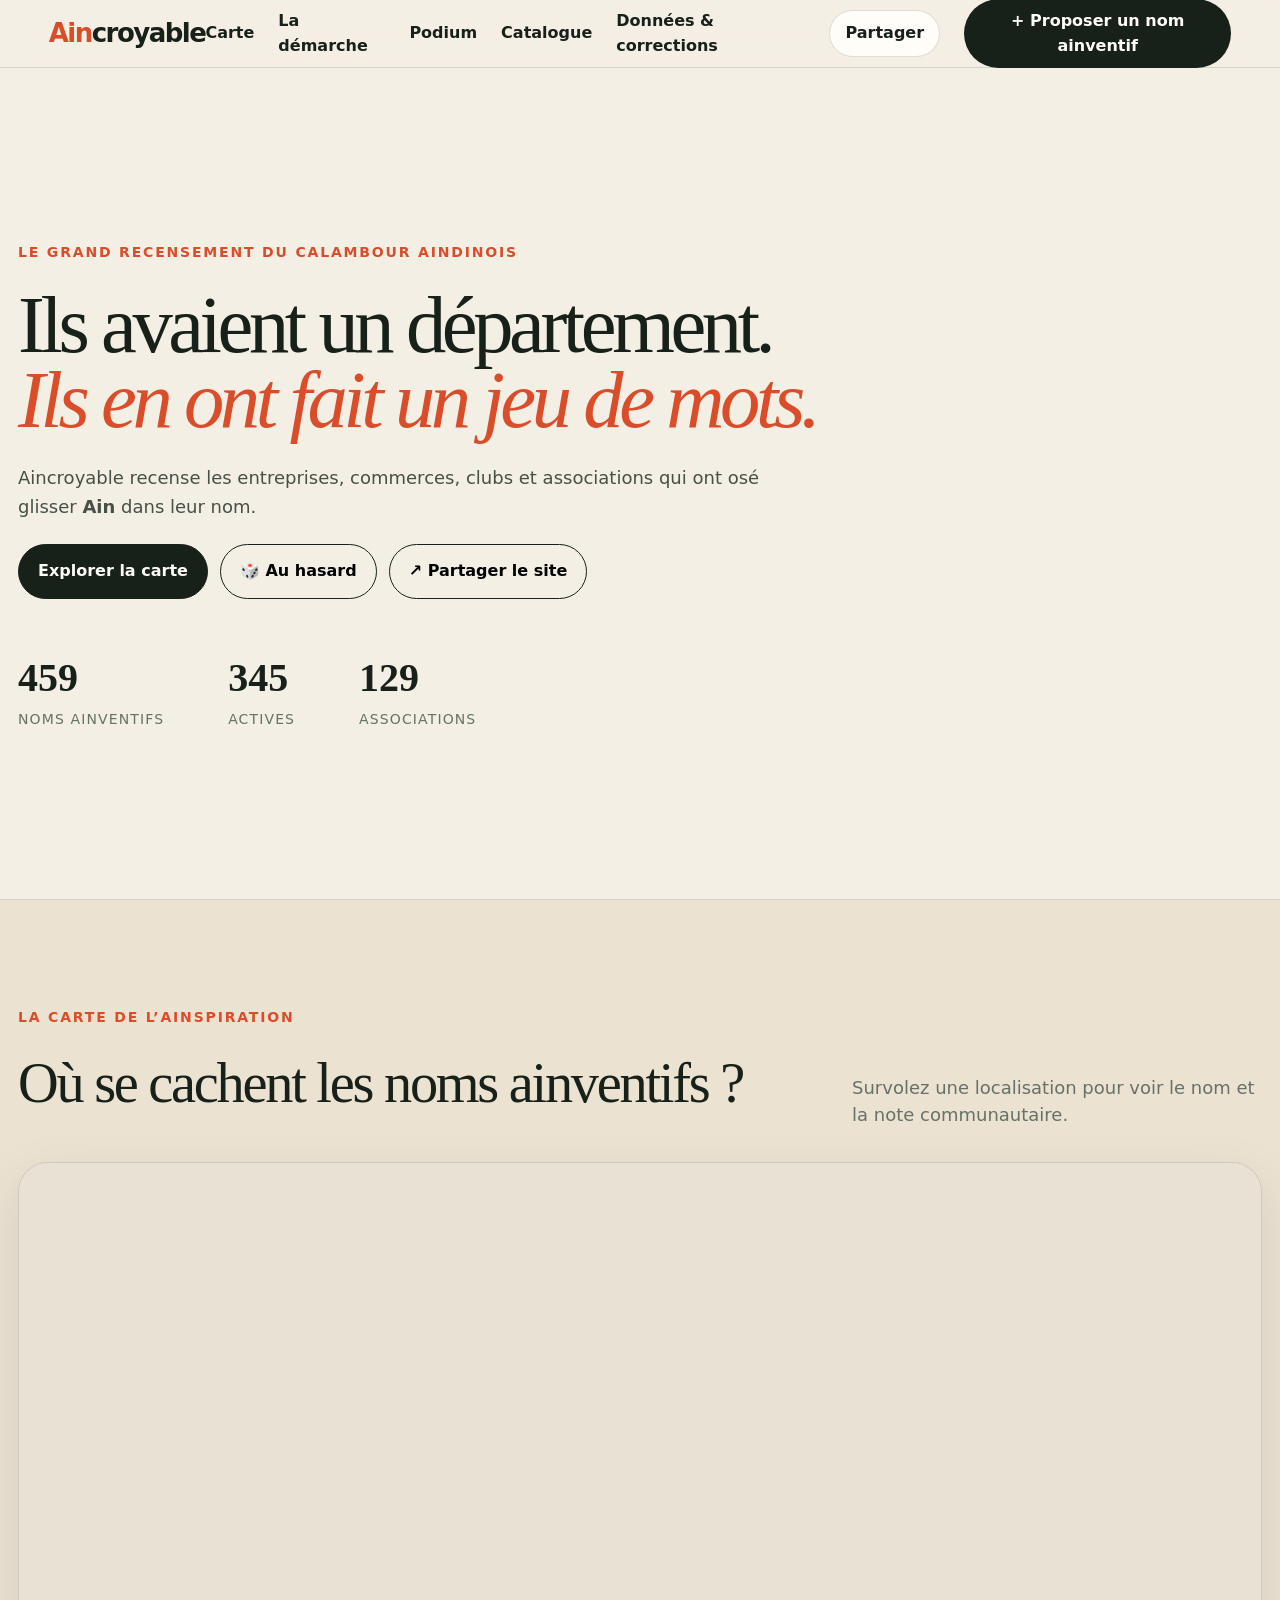
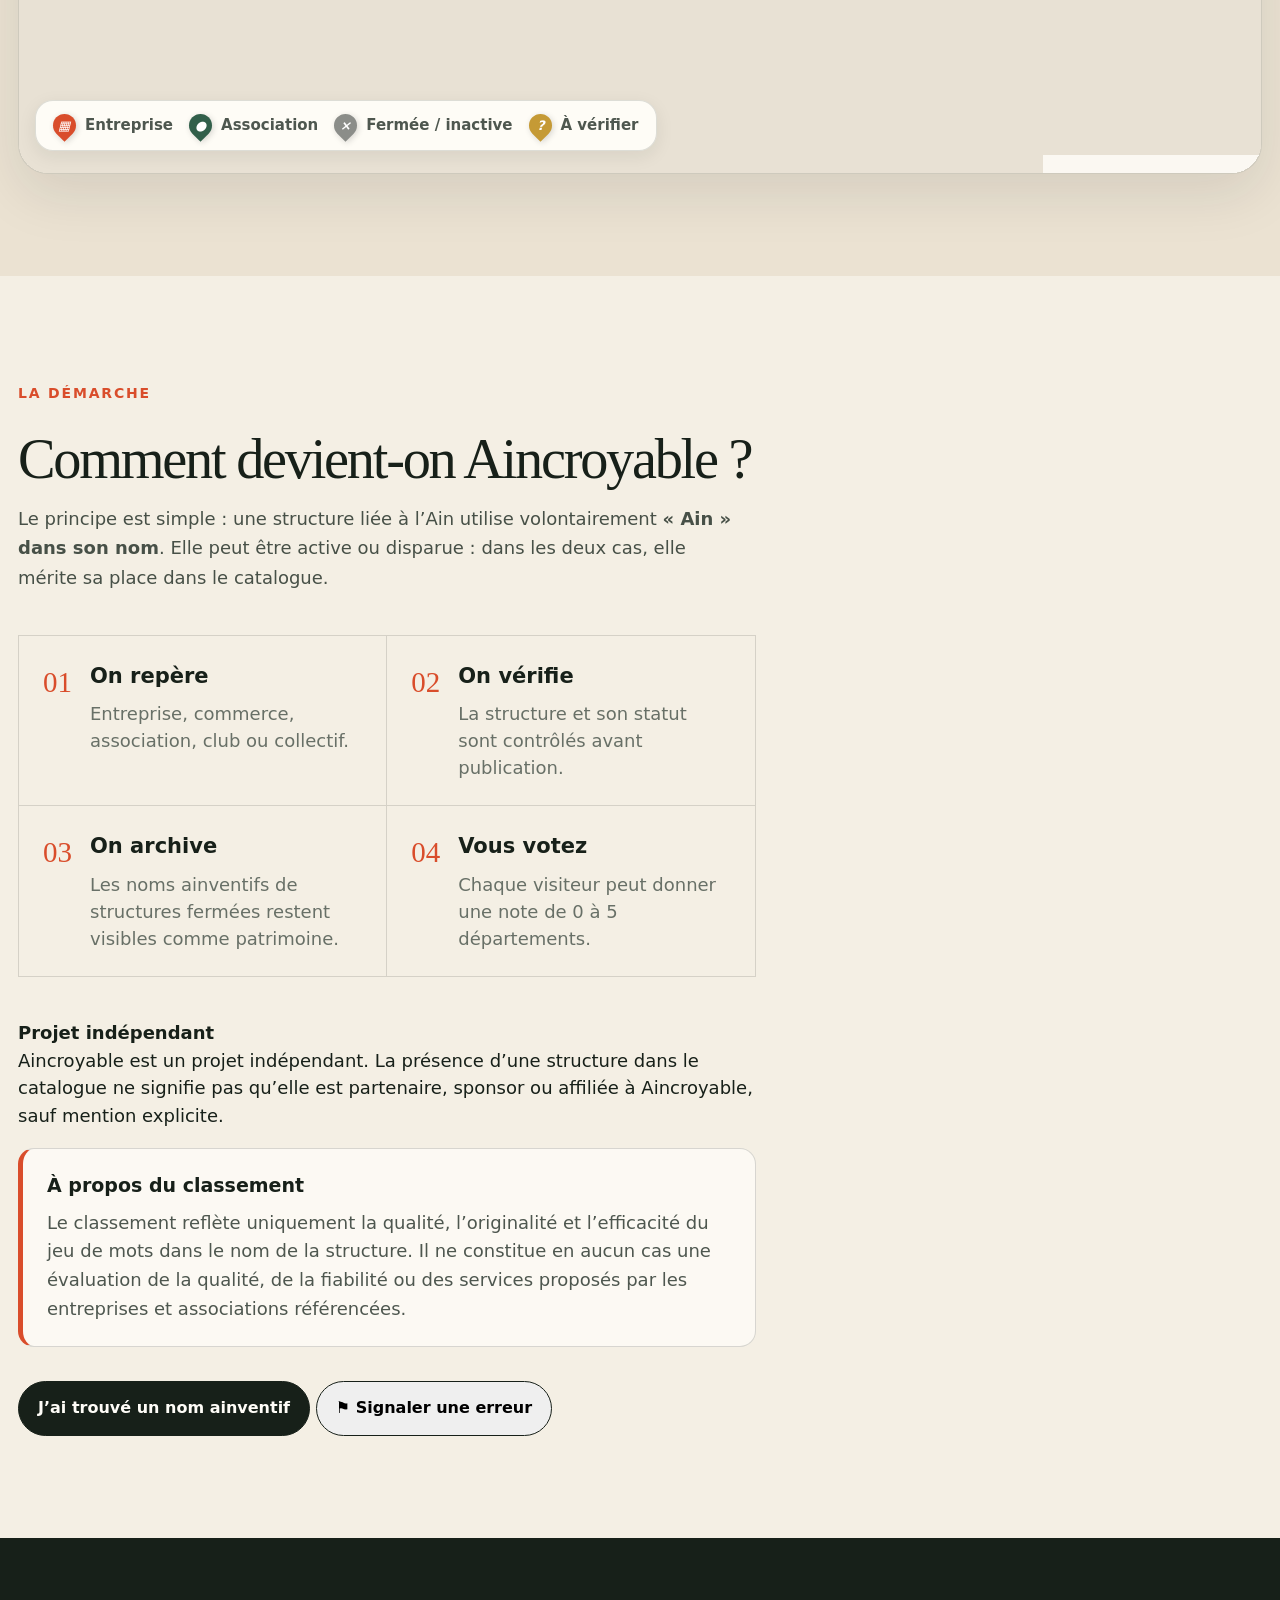
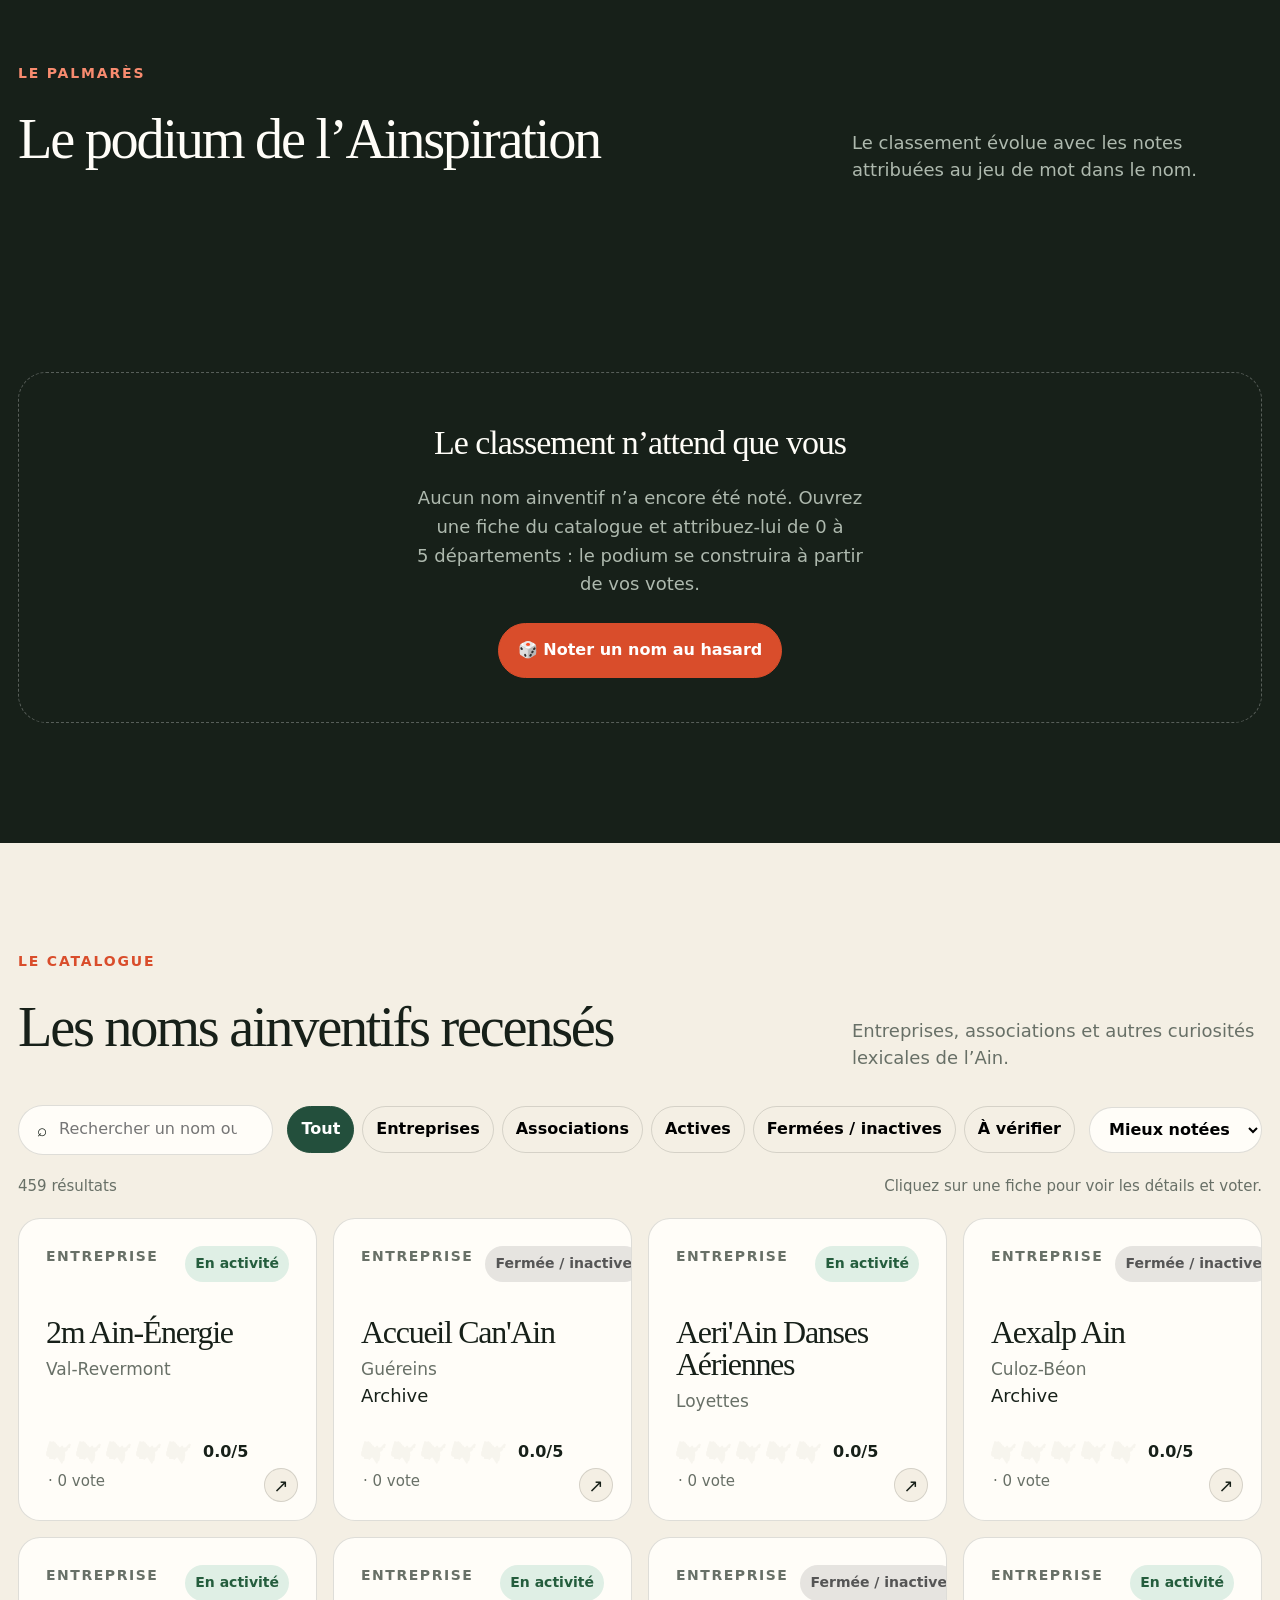
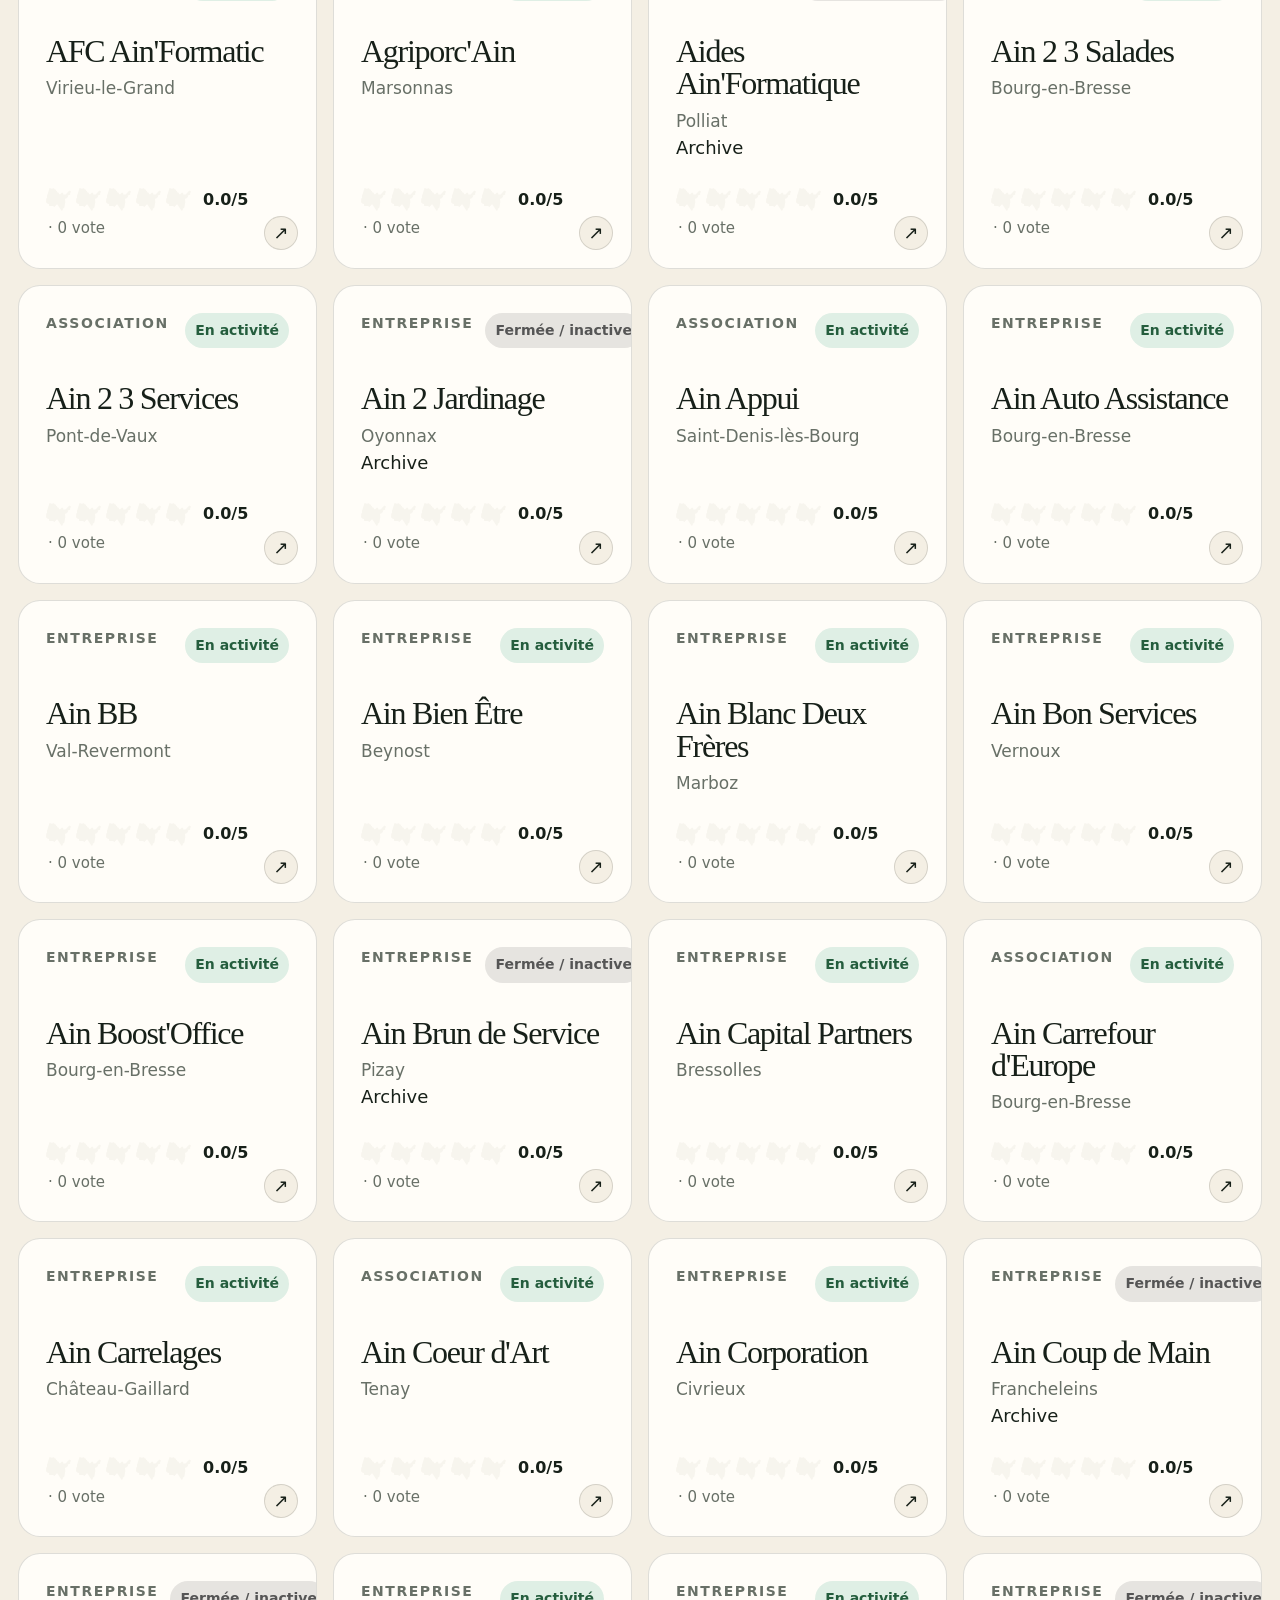
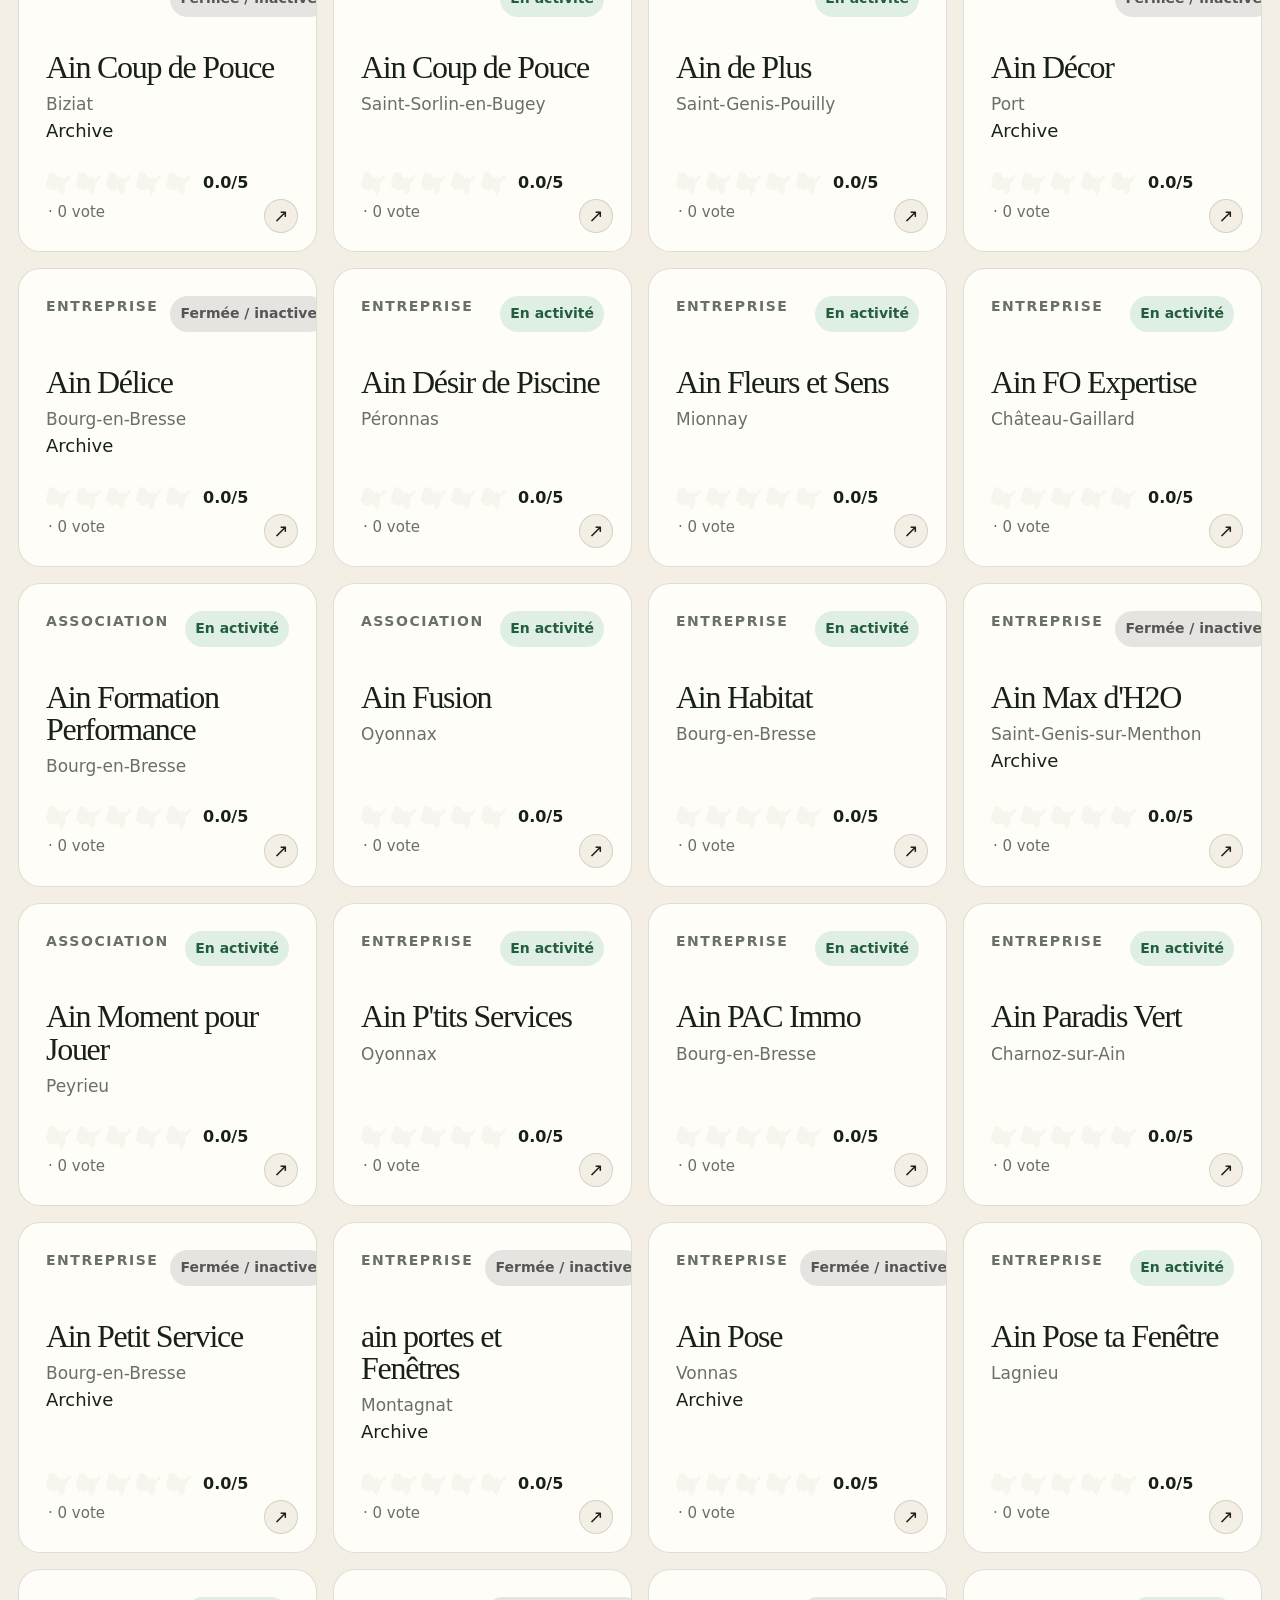
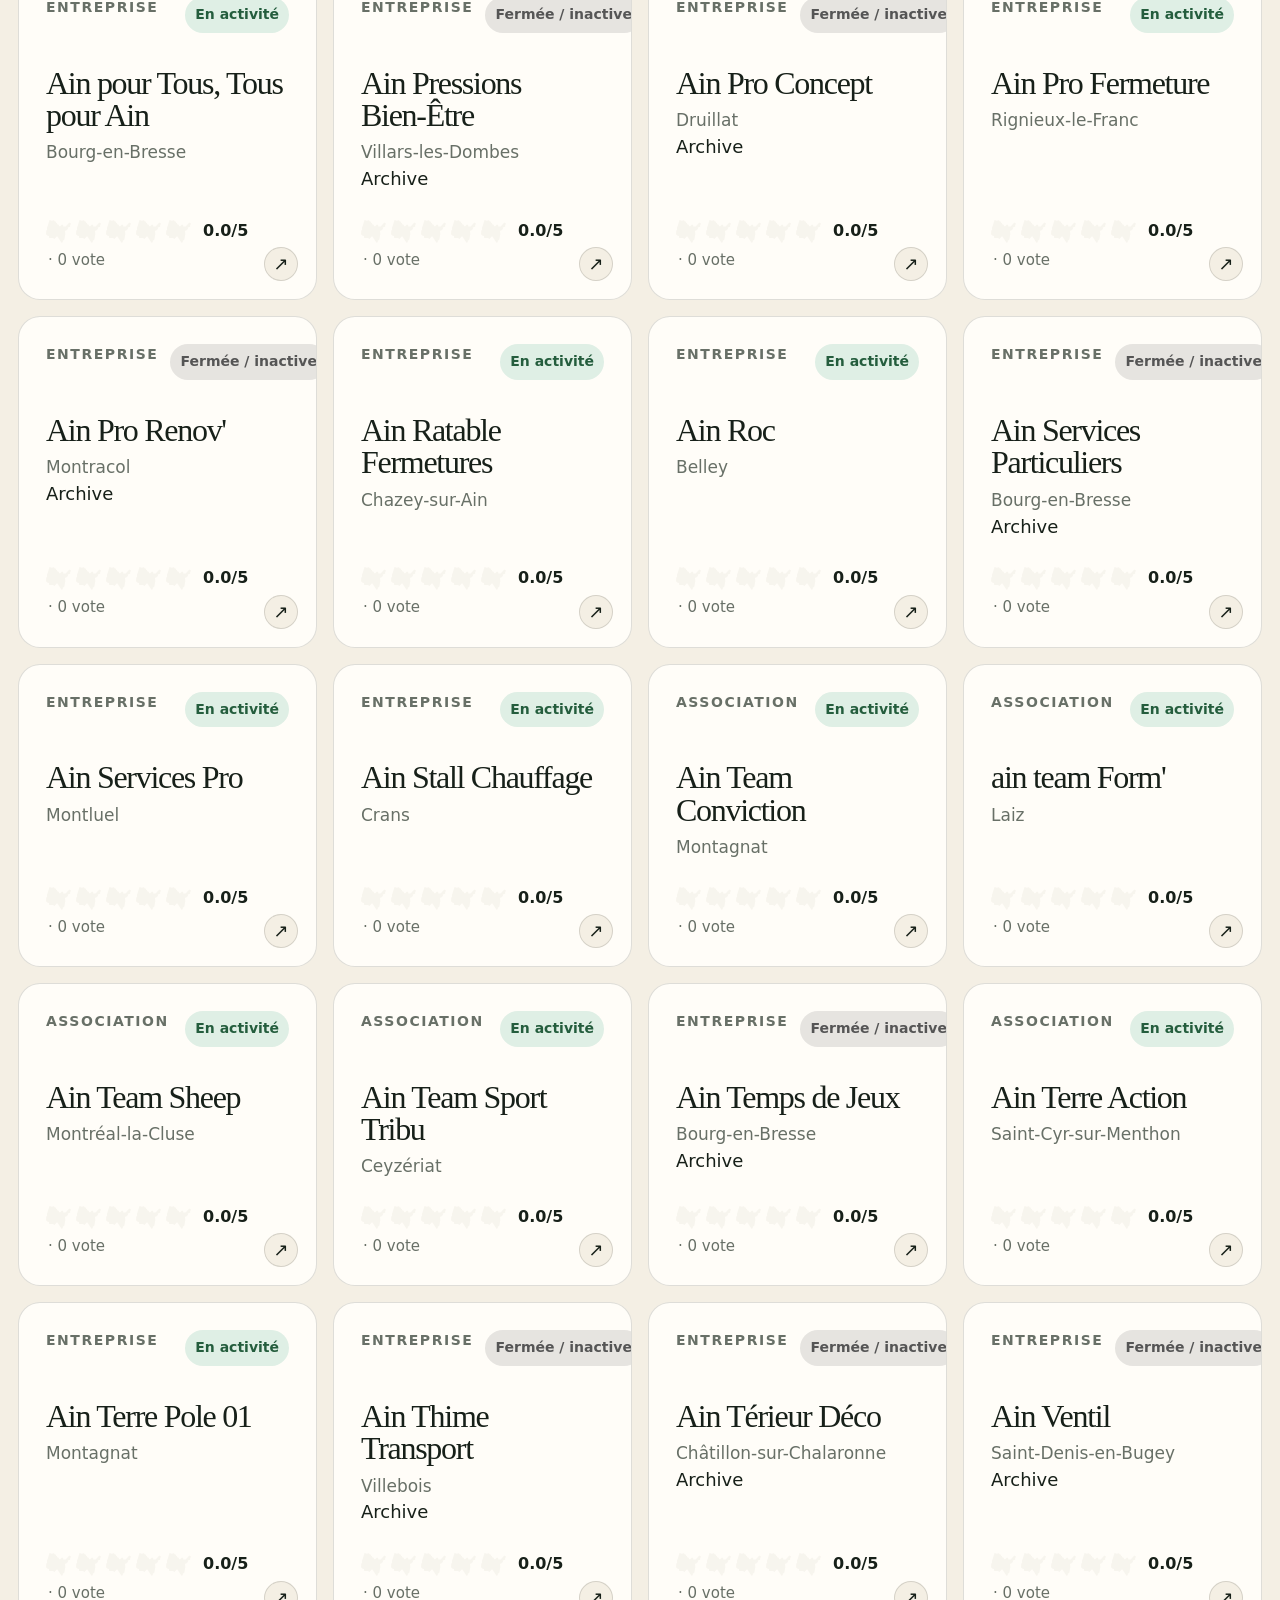
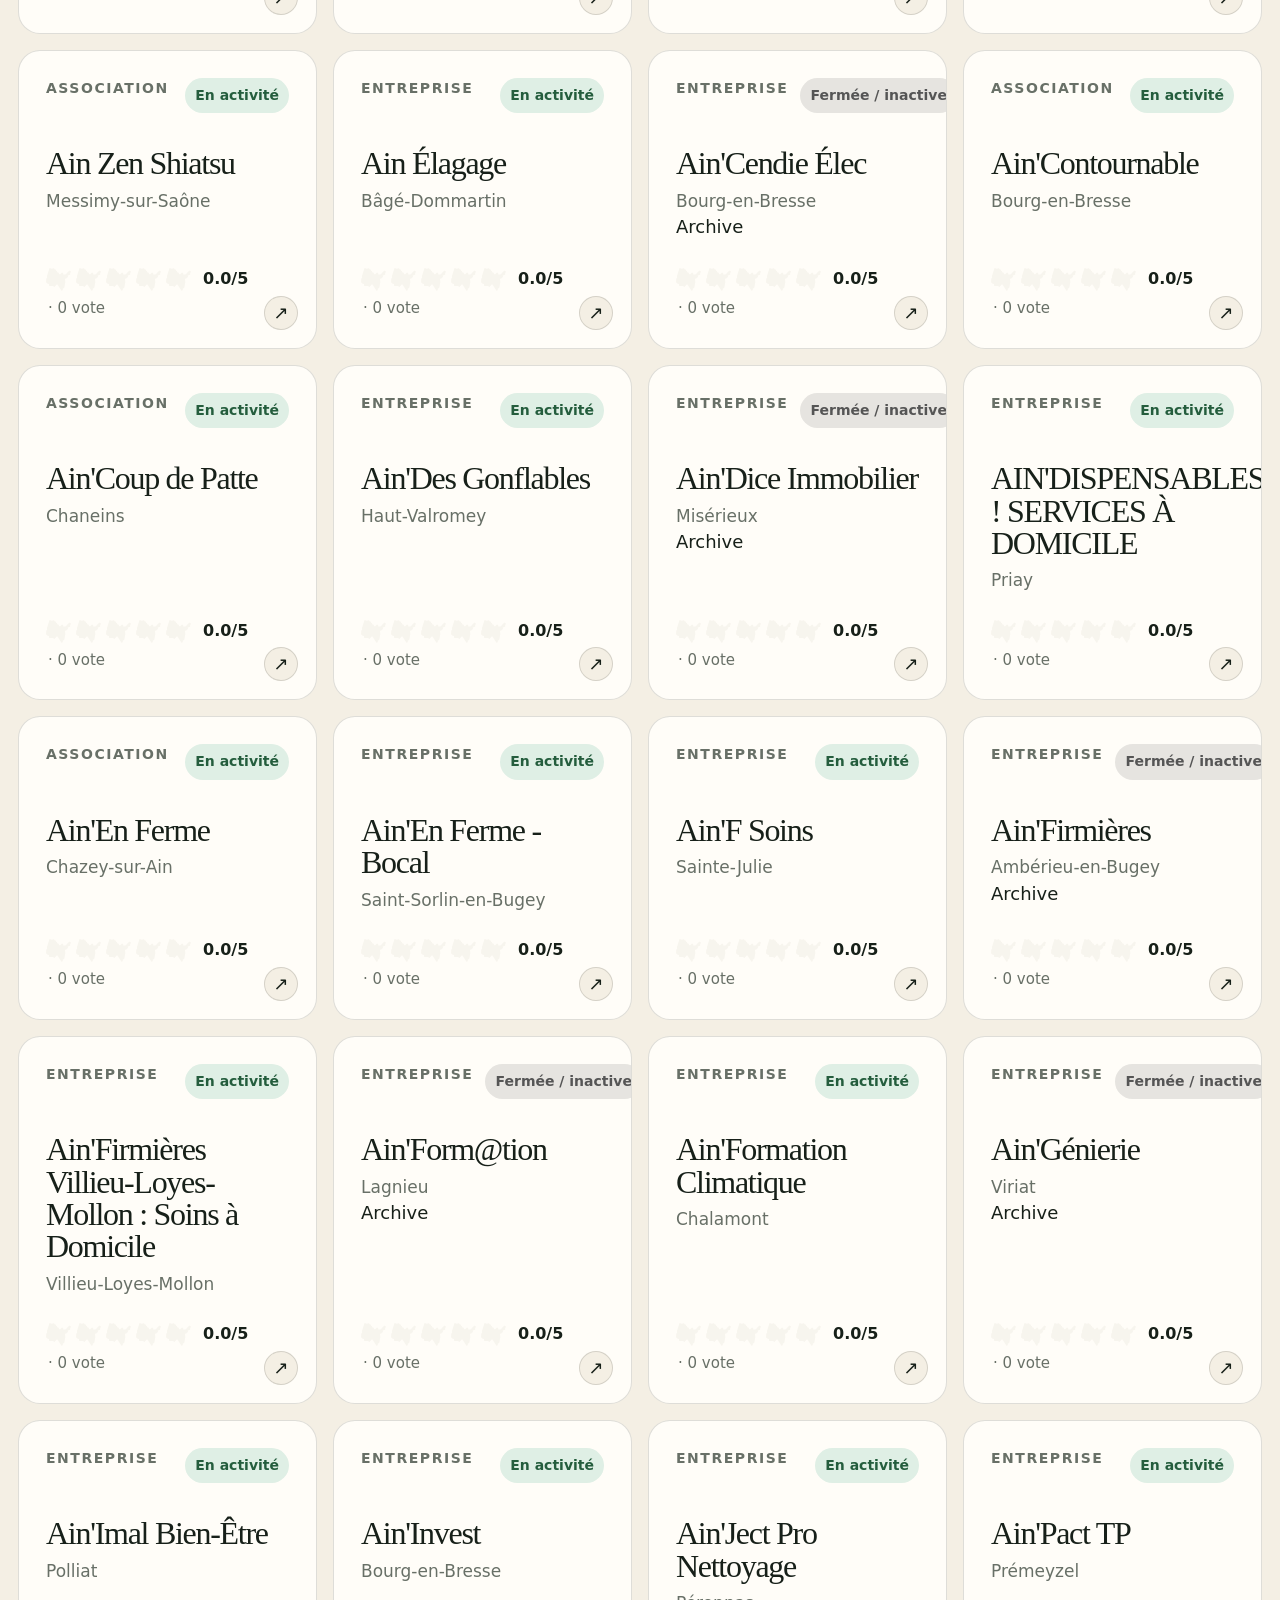
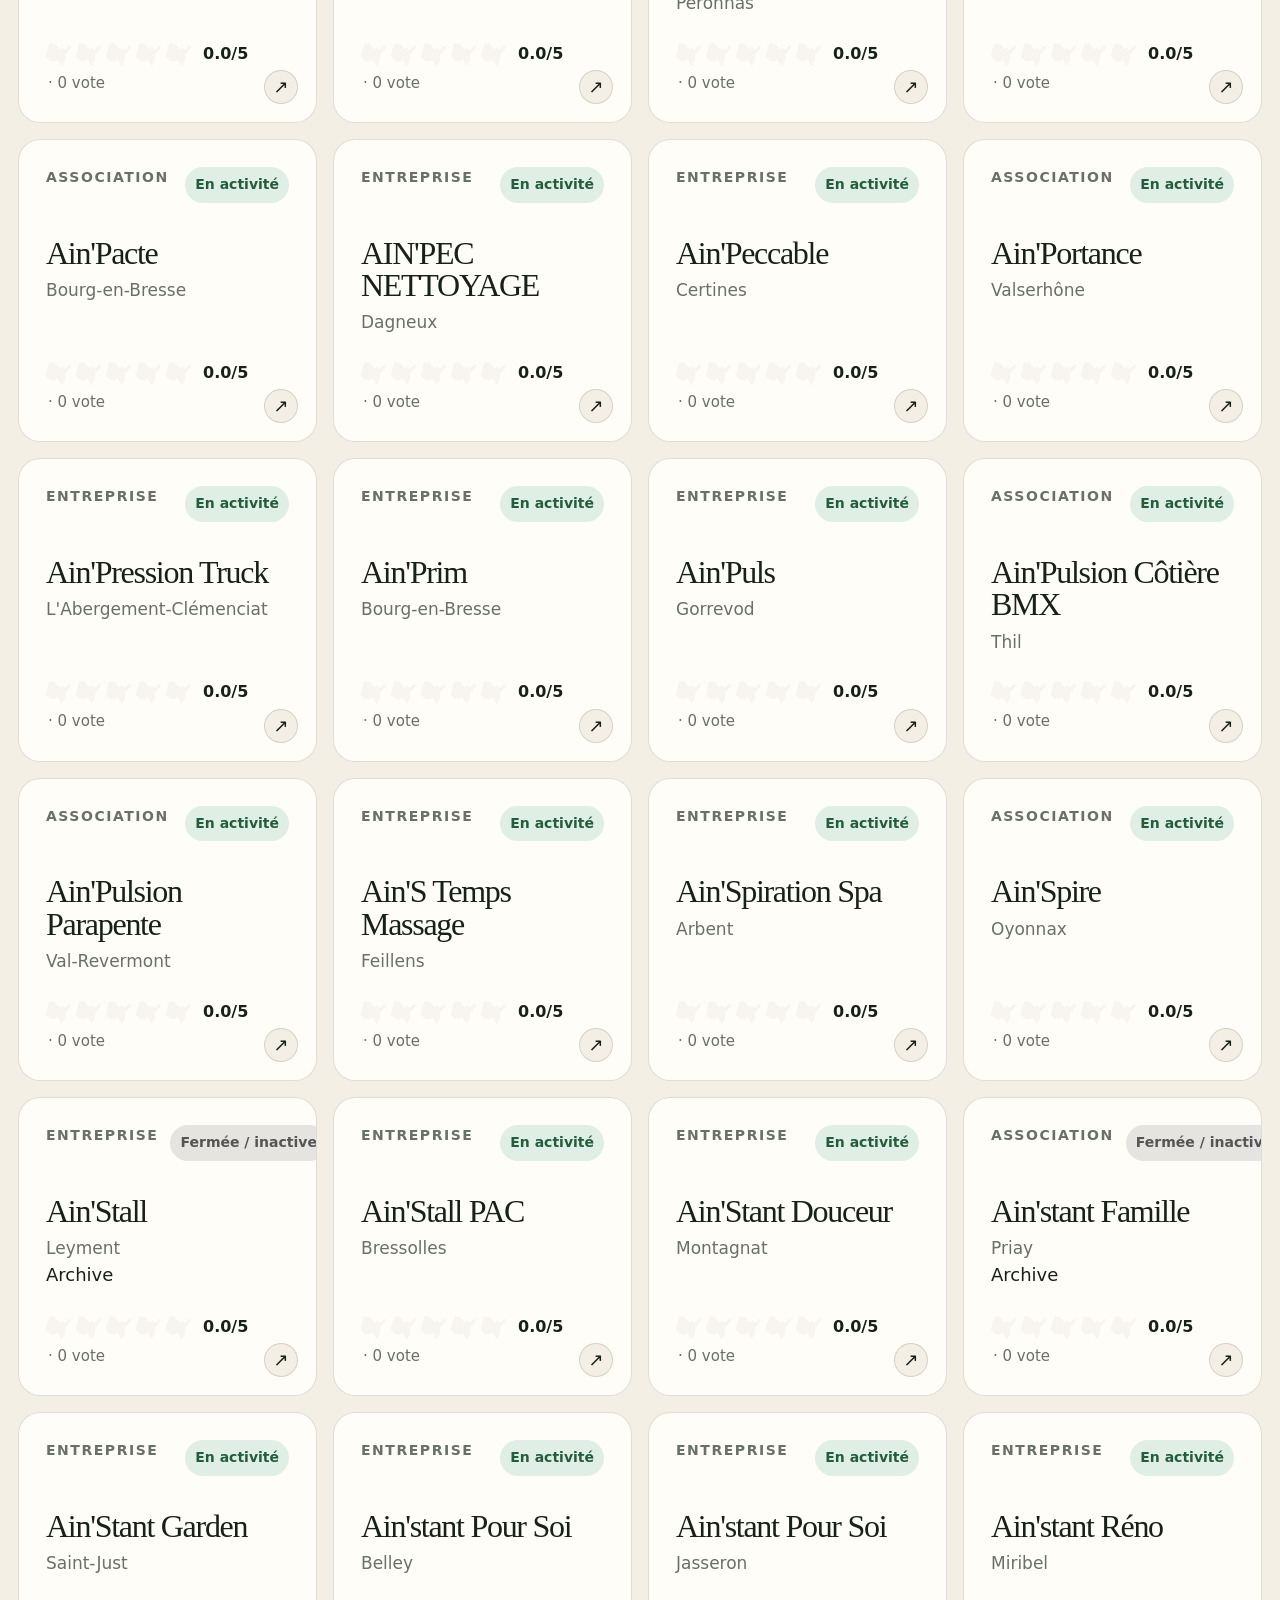
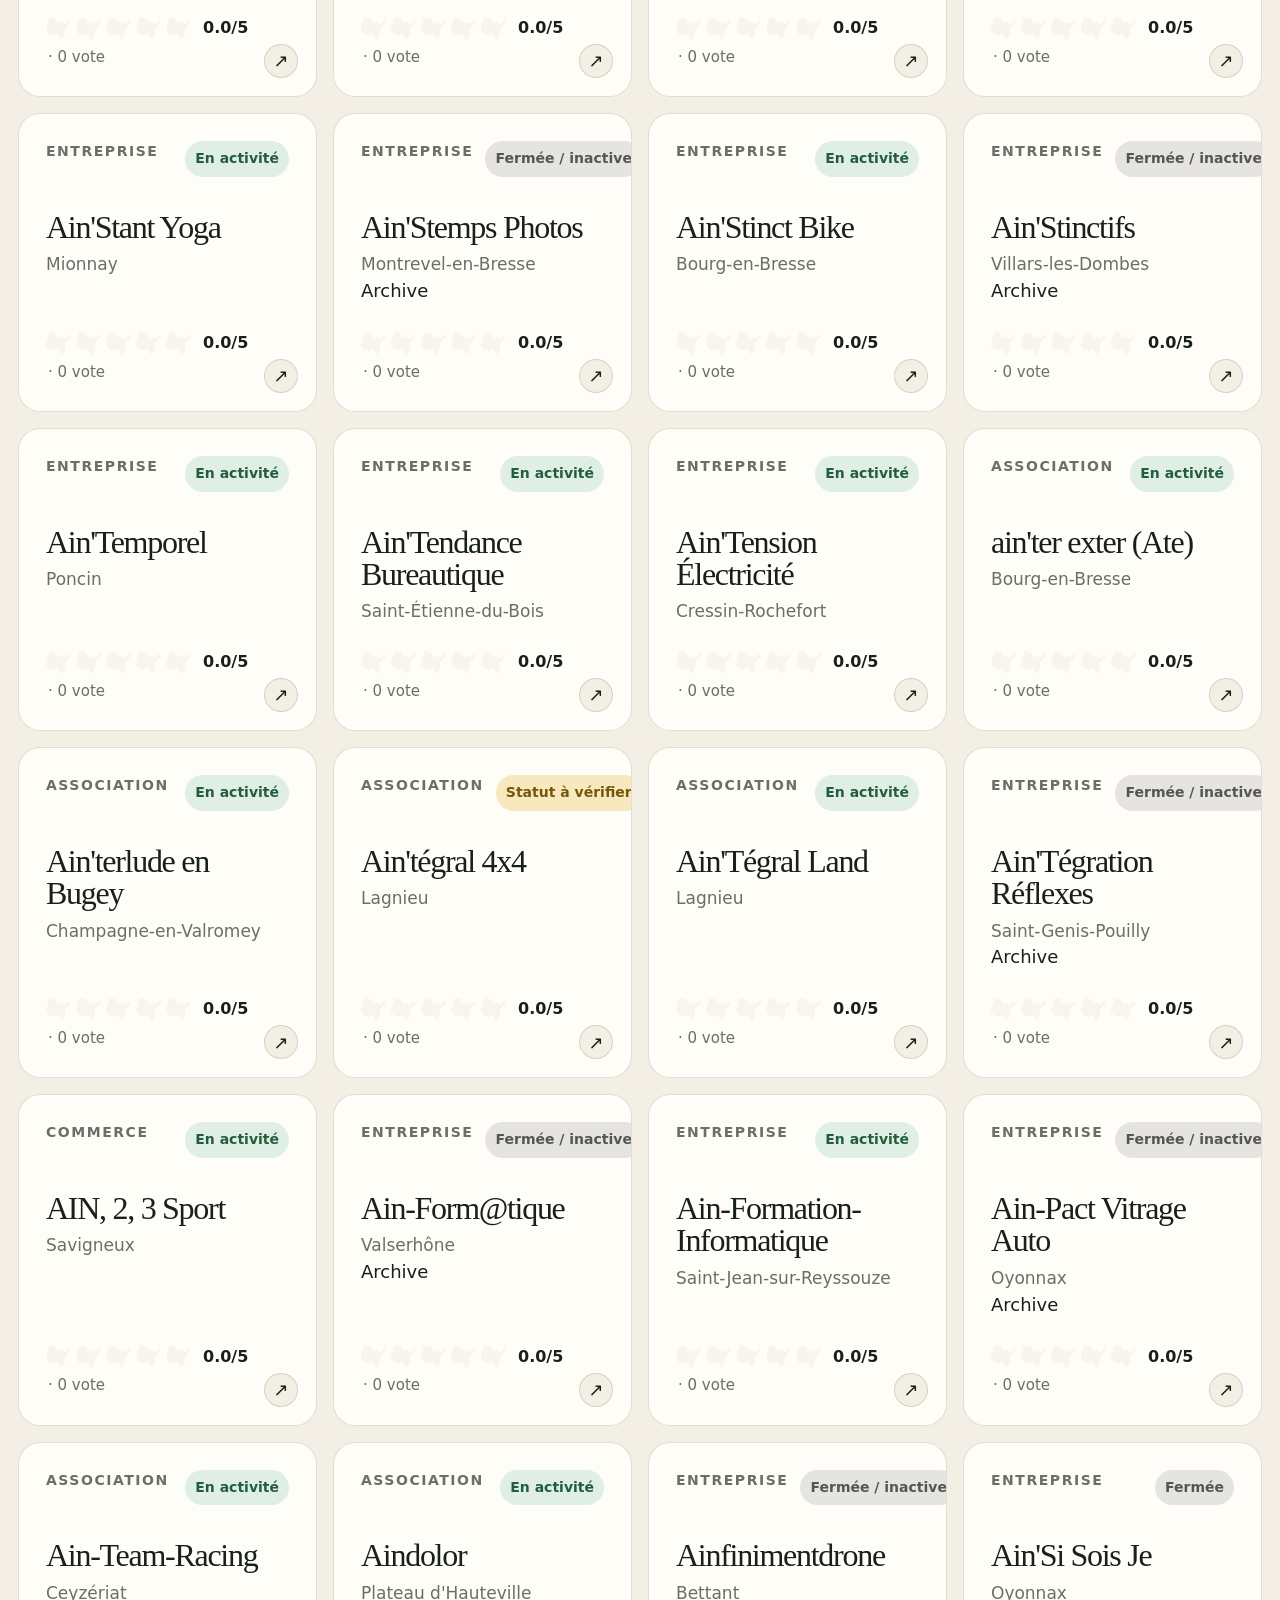
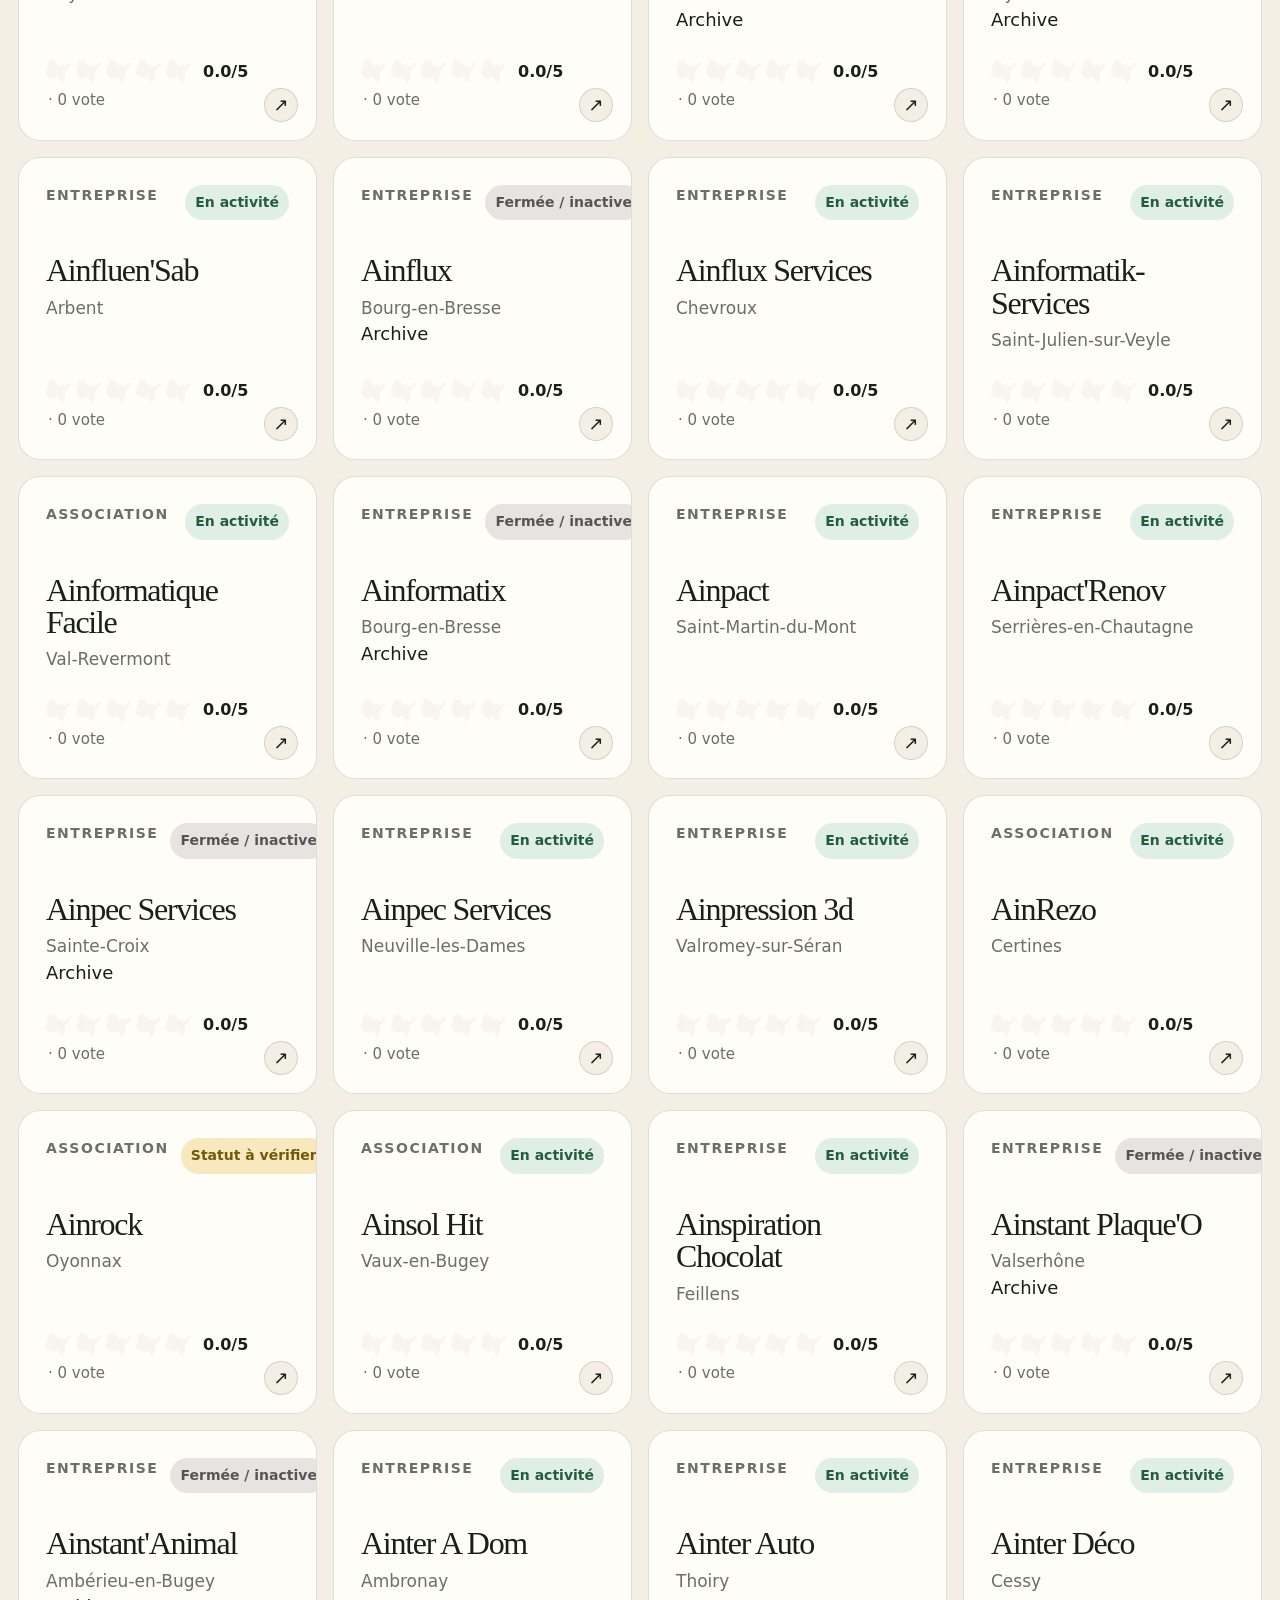
==== commit d7b698b0: "Corriger la position des lauriers sur mobile" ====
--- a/index.html
+++ b/index.html
@@ -78,7 +78,7 @@
        SHA-256 correspondent à celles publiées par le projet. Aucun CDN
        n'est contacté : une compromission d'unpkg ne peut pas atteindre le site. -->
   <link rel="stylesheet" href="vendor/leaflet/leaflet.css">
-  <link rel="stylesheet" href="styles.css?v=43">
+  <link rel="stylesheet" href="styles.css?v=44">
 </head>
 <body>
 <header class="topbar">
--- a/styles.css
+++ b/styles.css
@@ -1256,6 +1256,7 @@
 
 /* Restore the original card colours */
 .podium-card{
+  position:relative!important;
   overflow:visible!important;
   padding-top:88px!important;
   background:rgba(255,255,255,.055)!important;
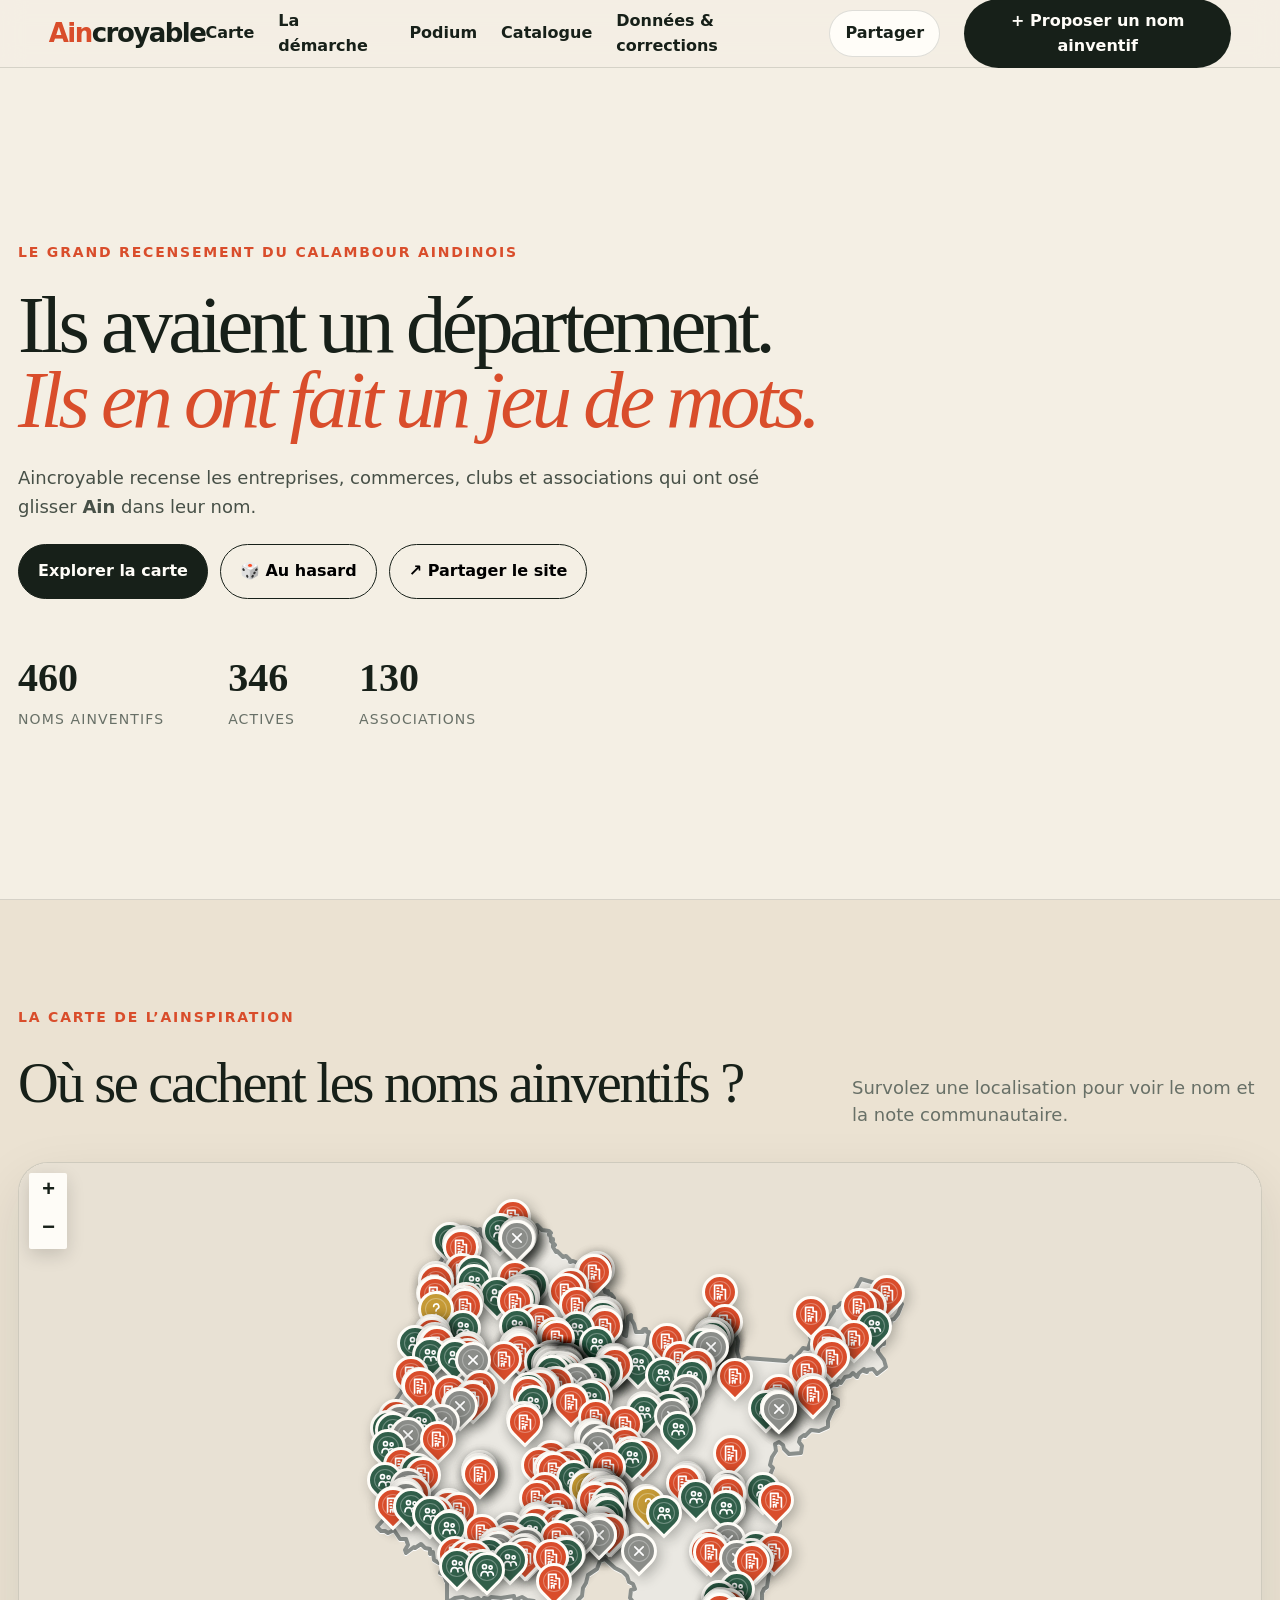
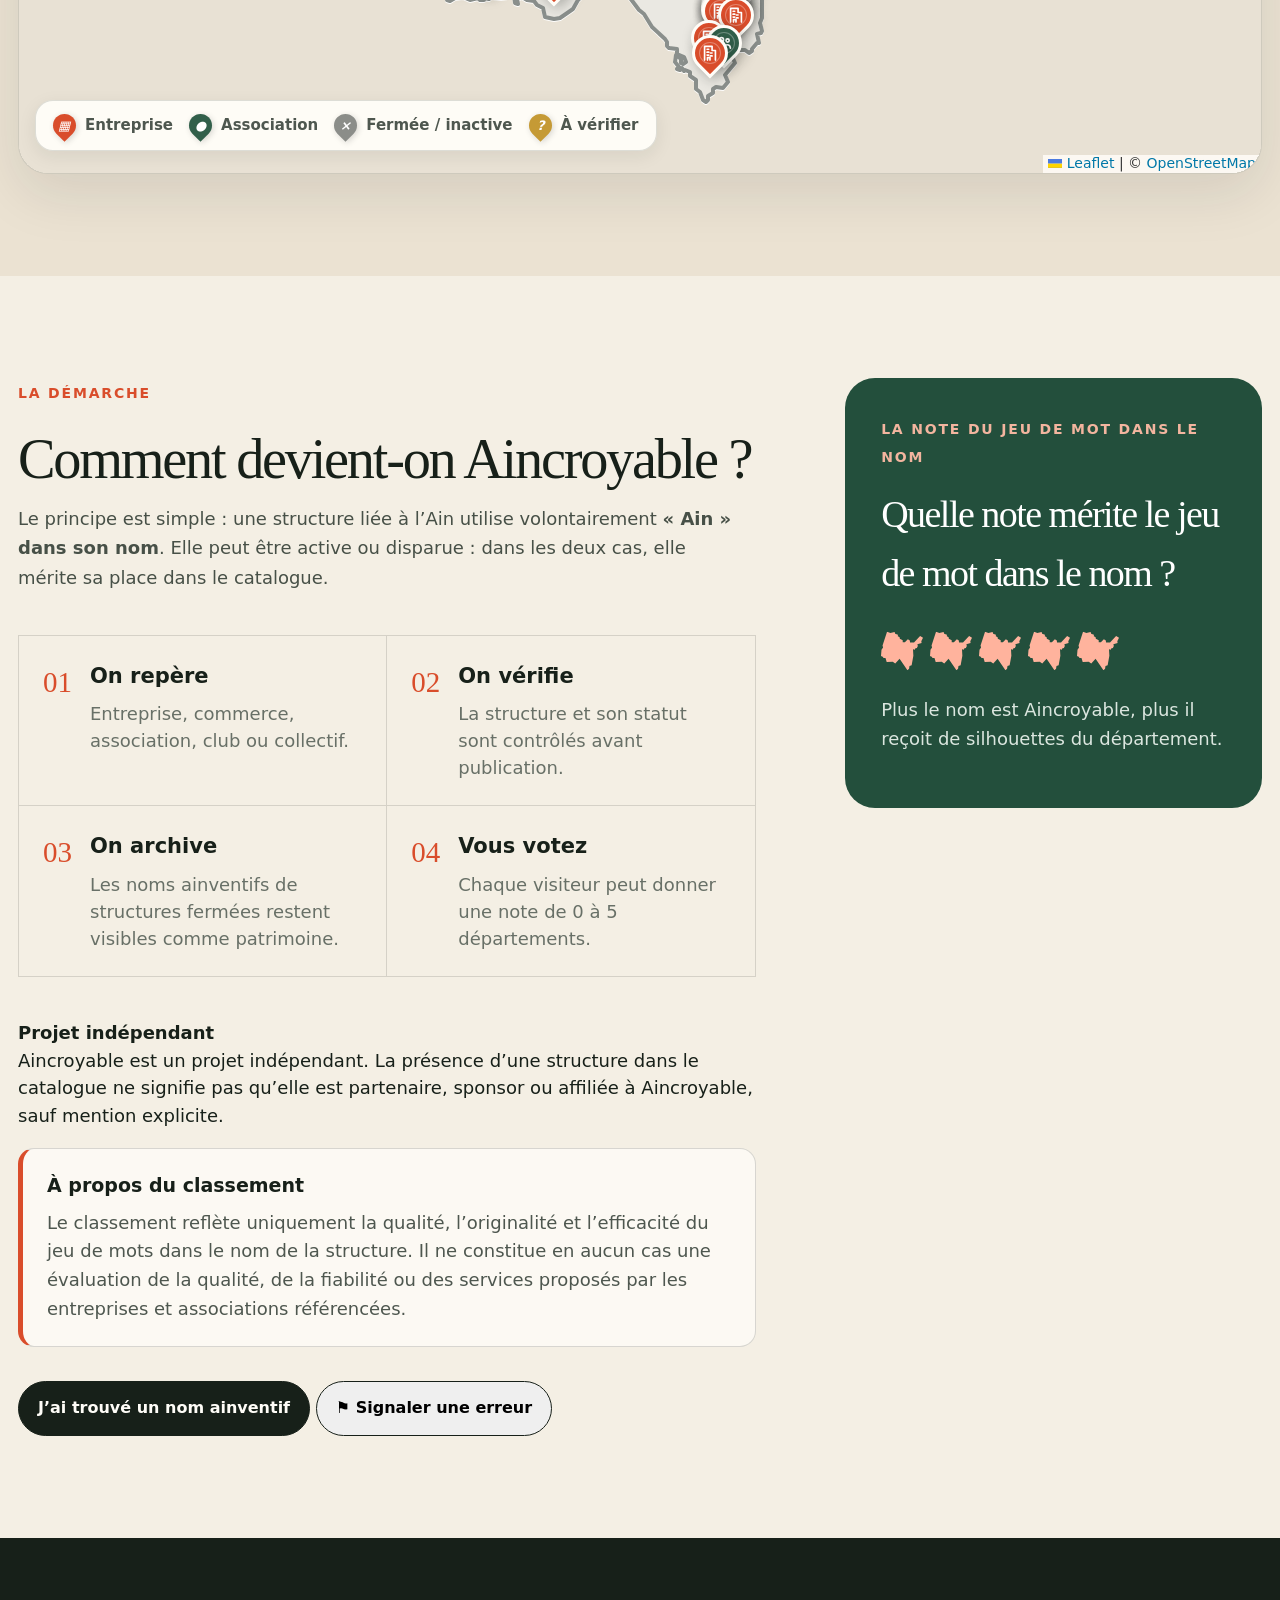
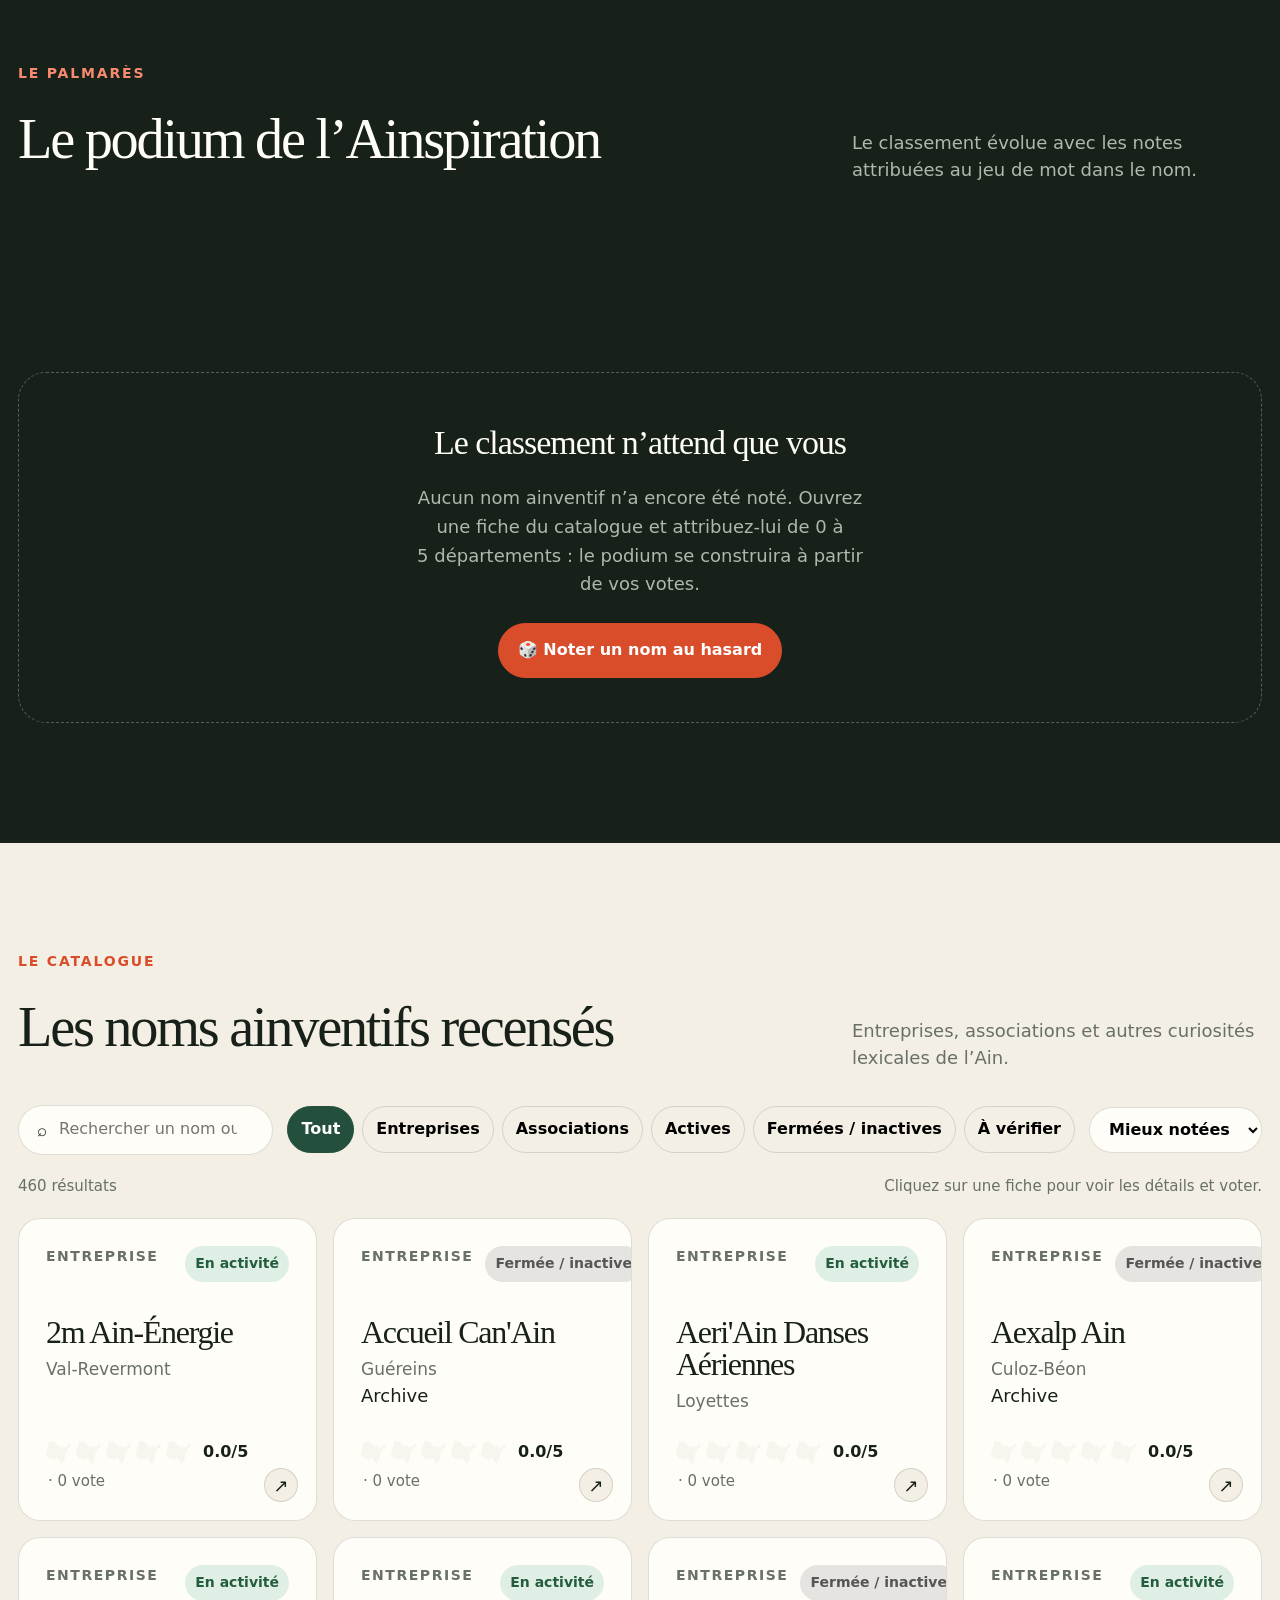
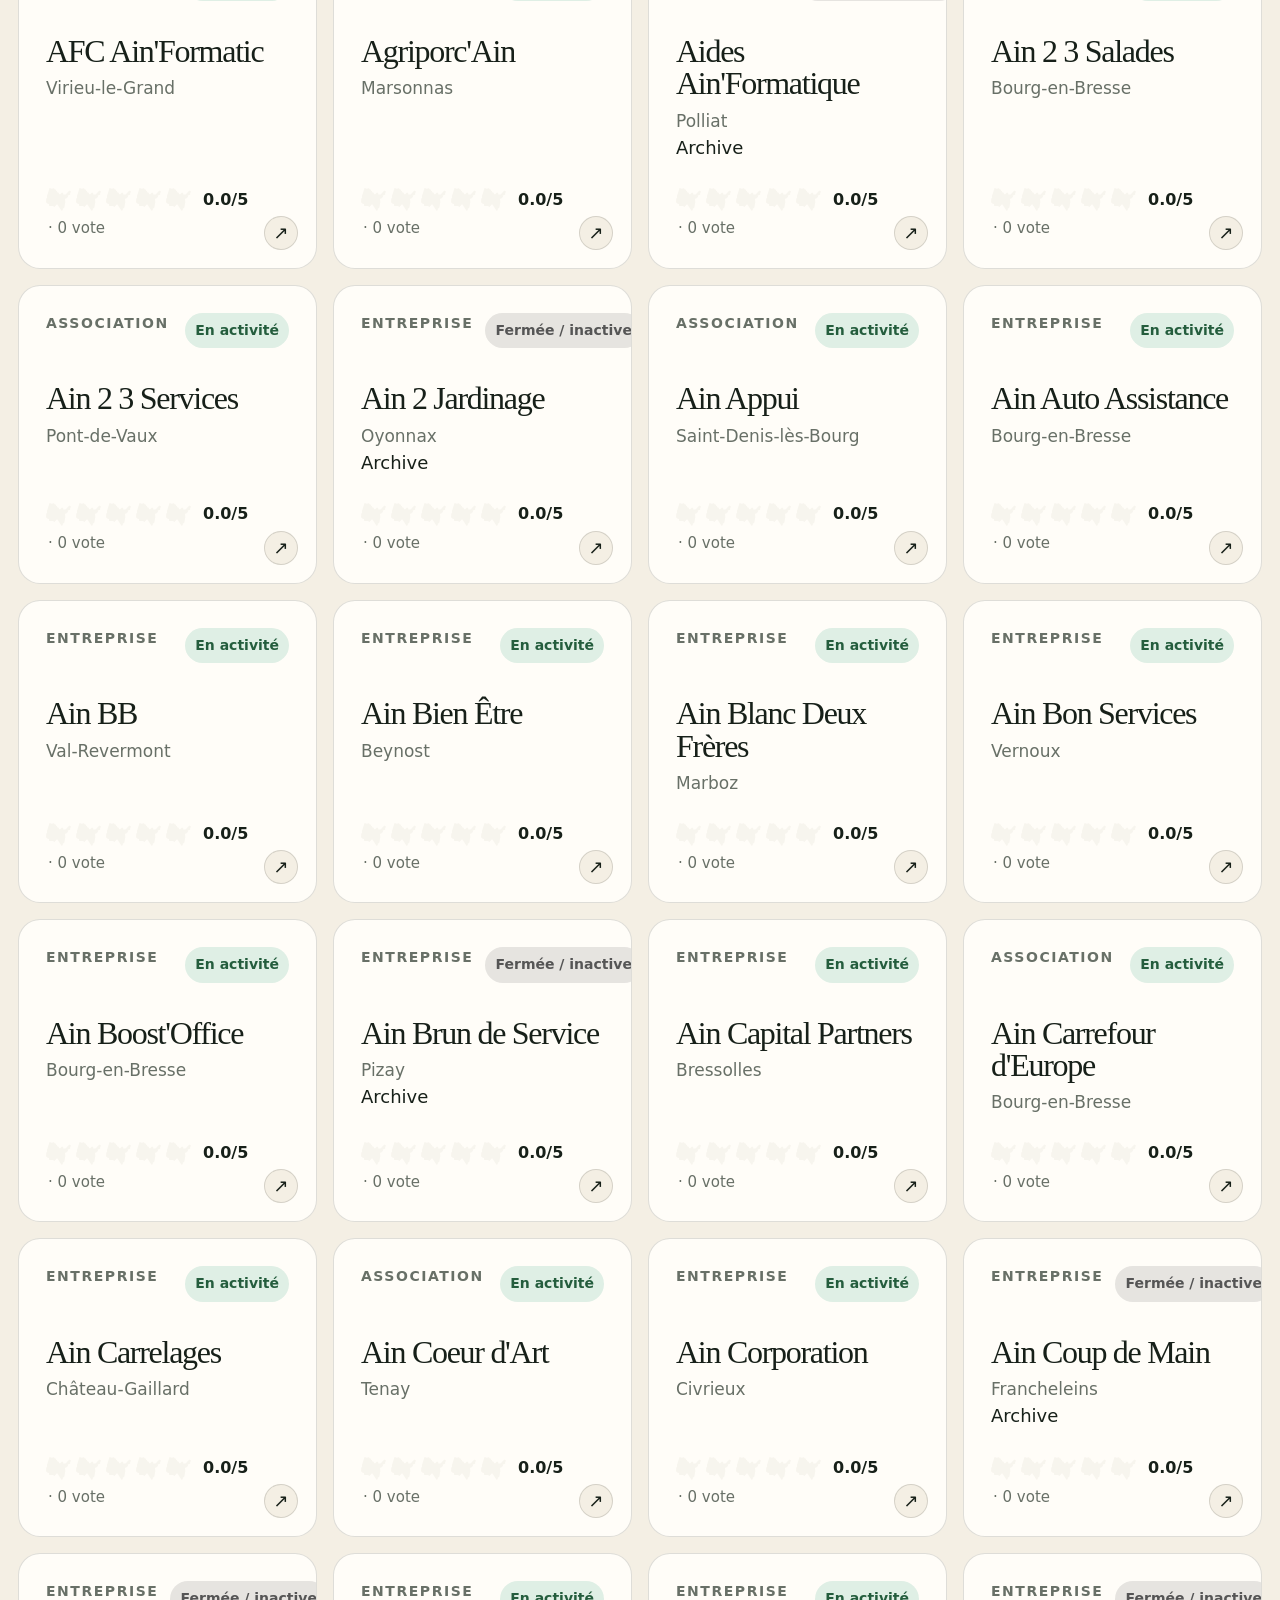
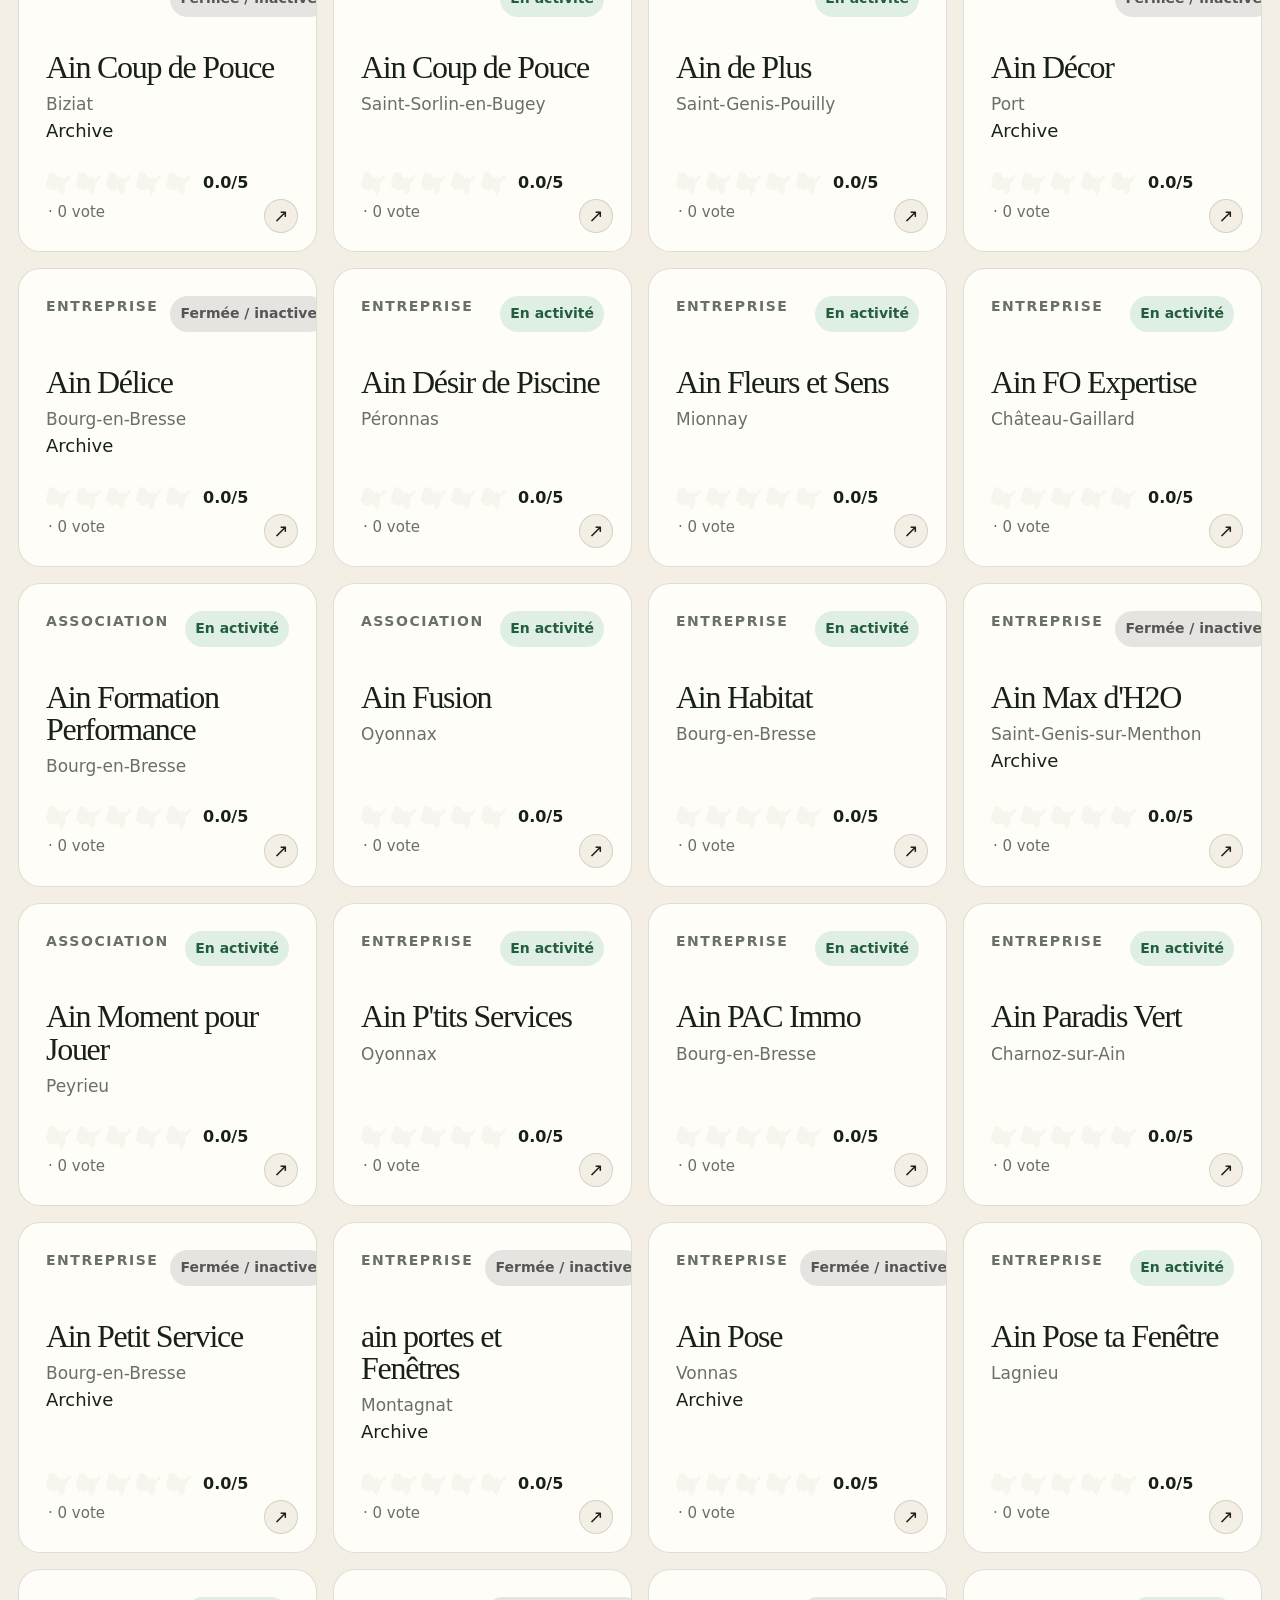
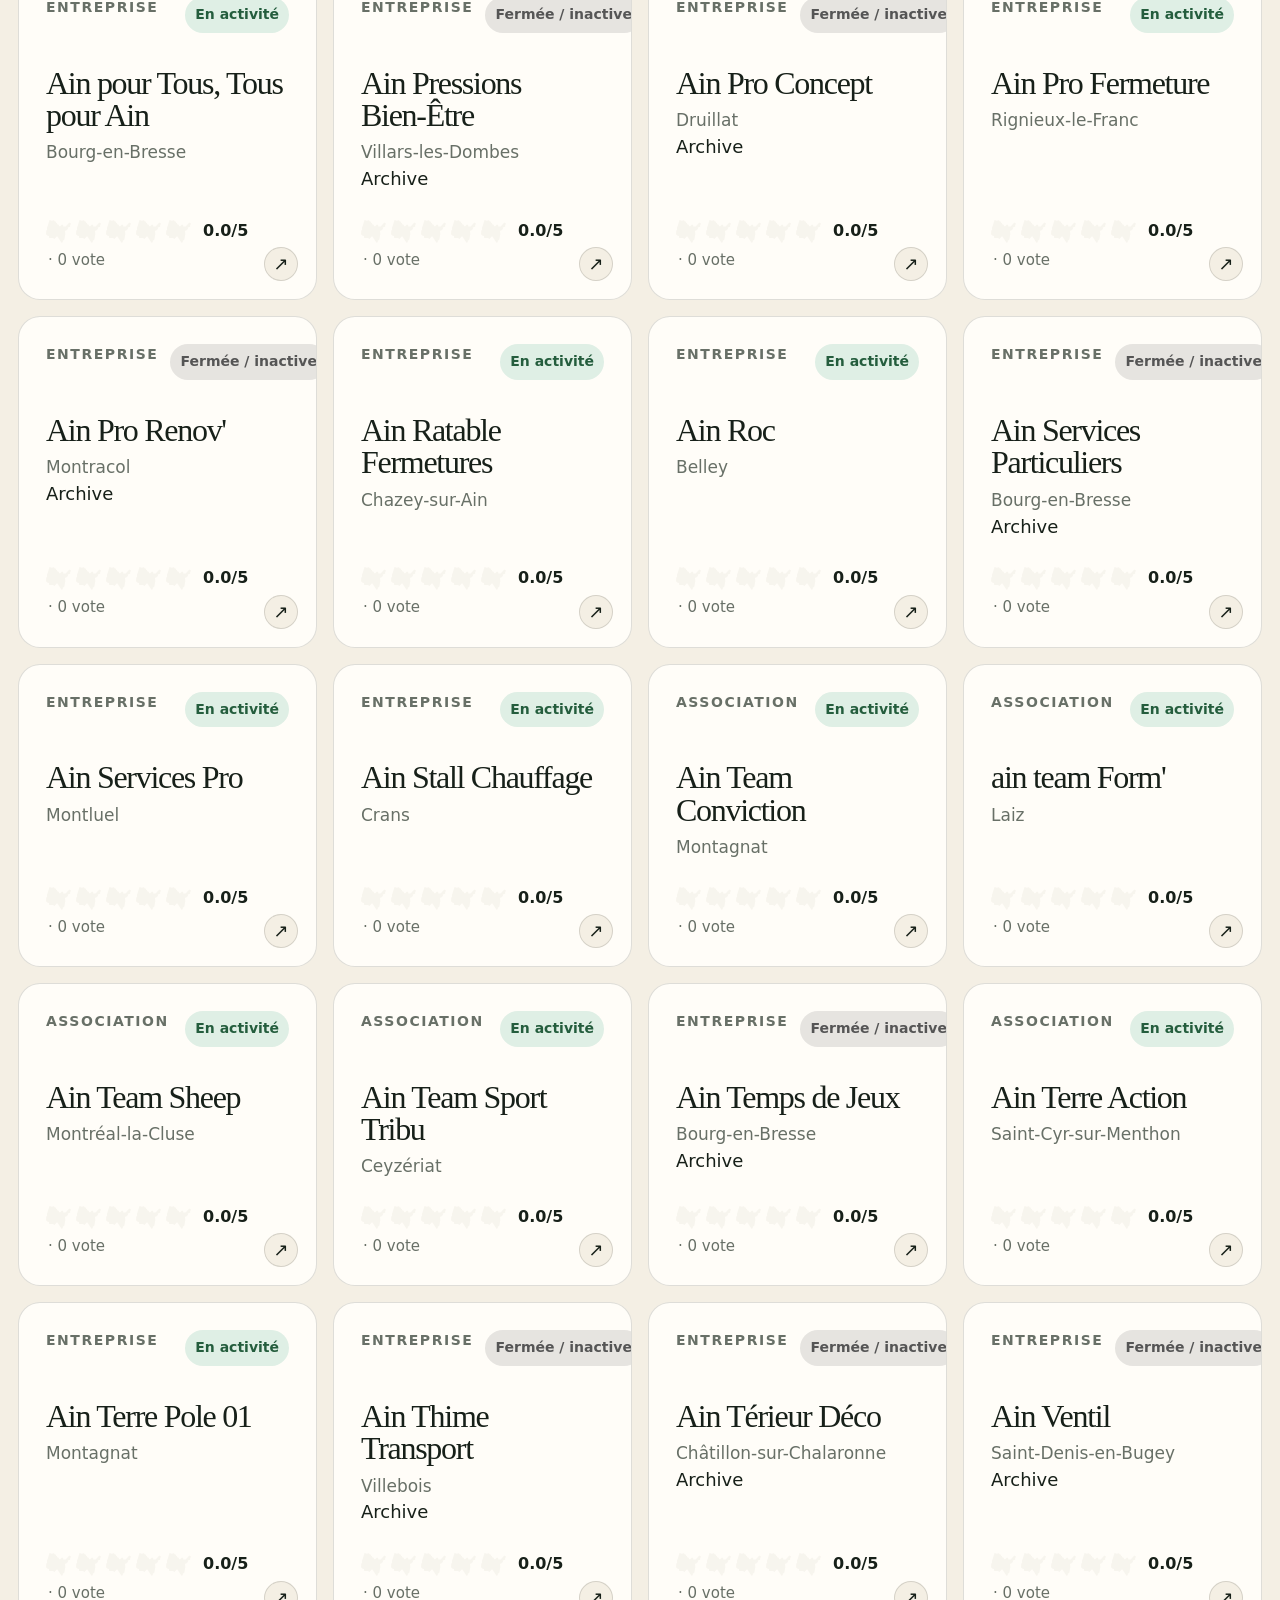
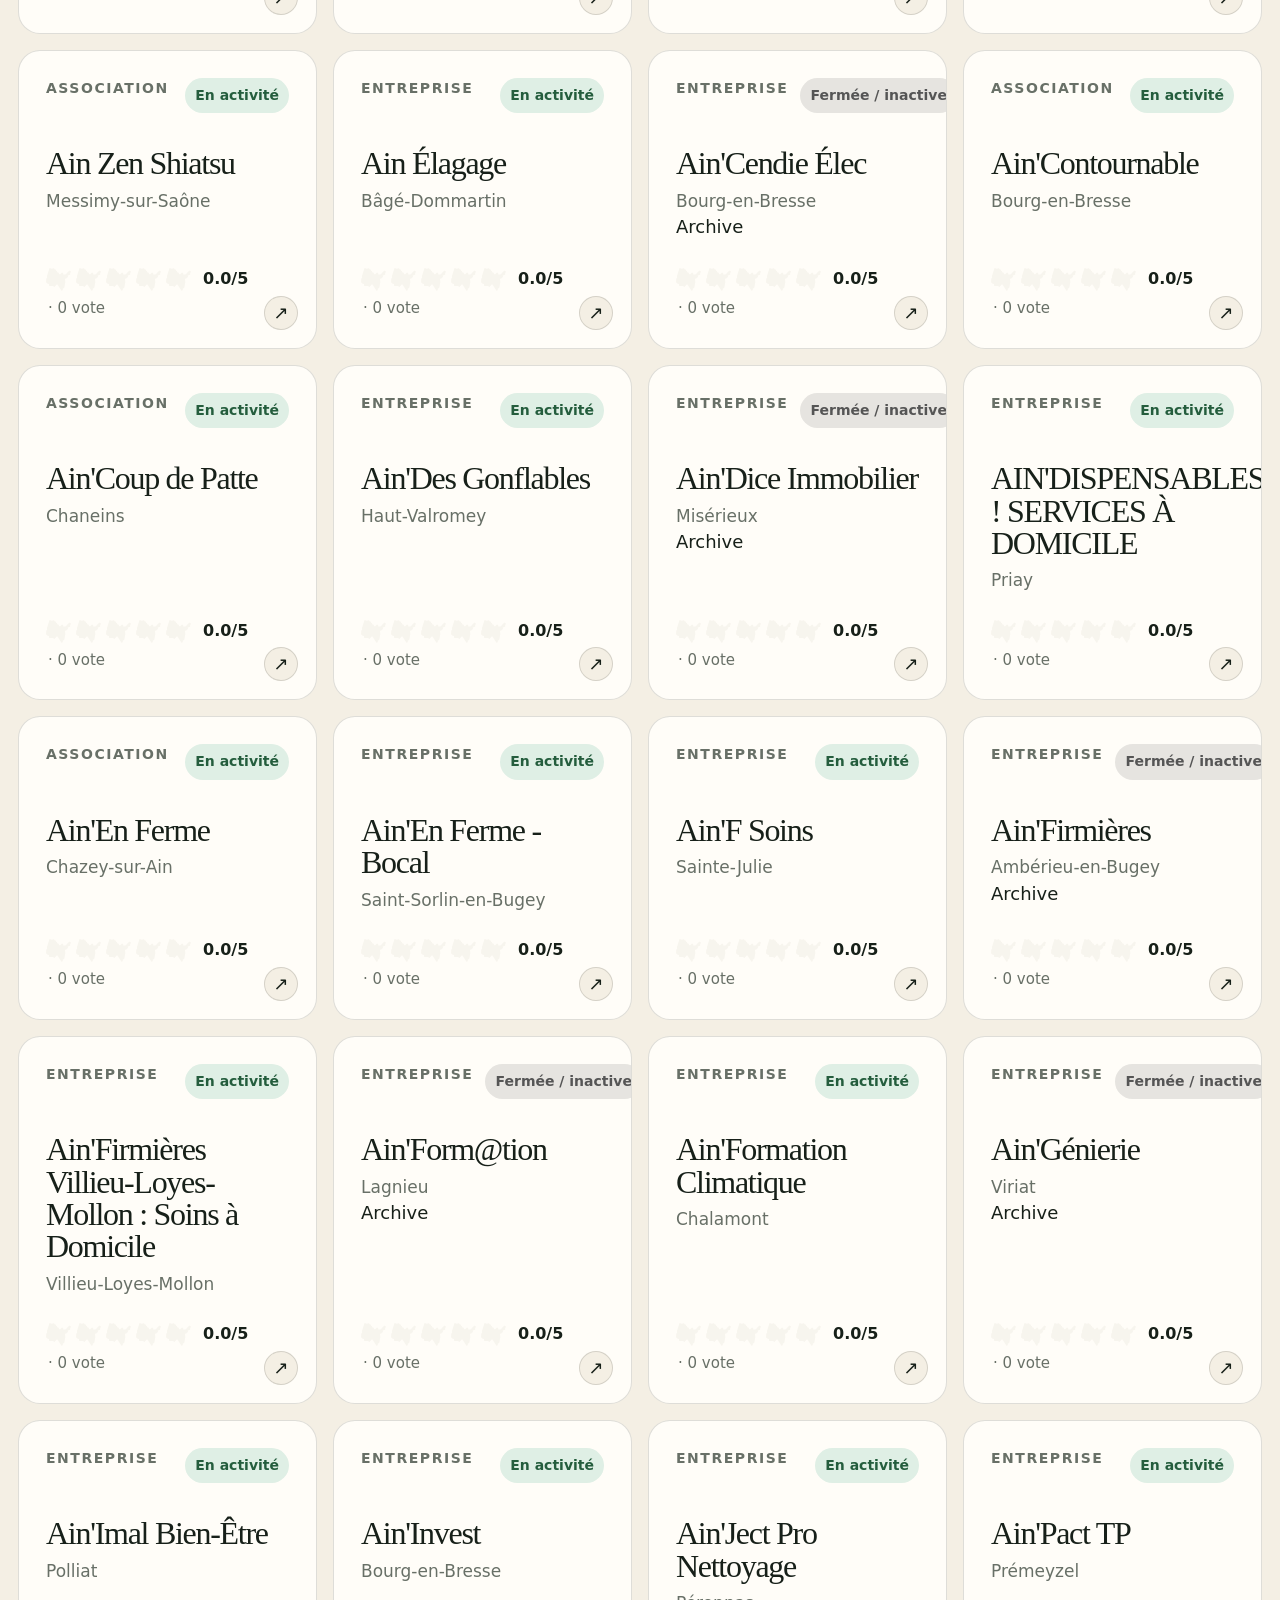
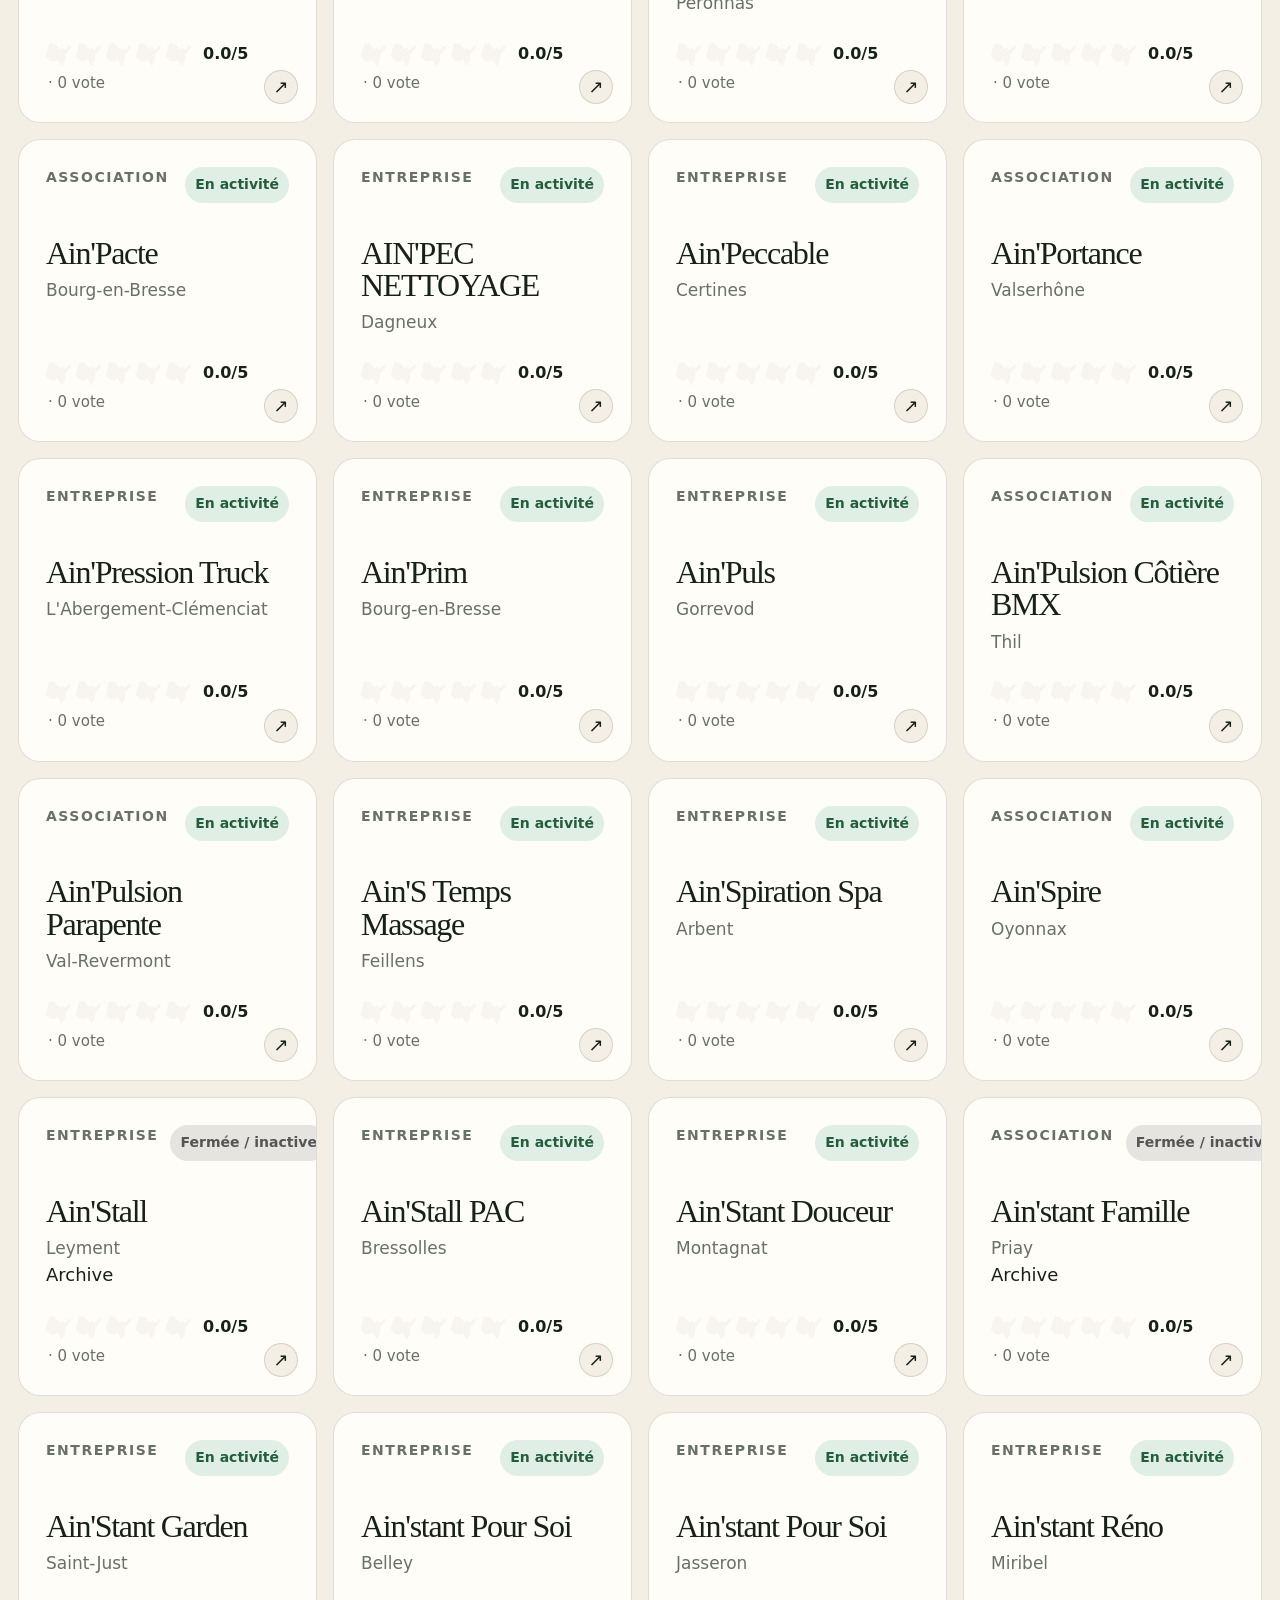
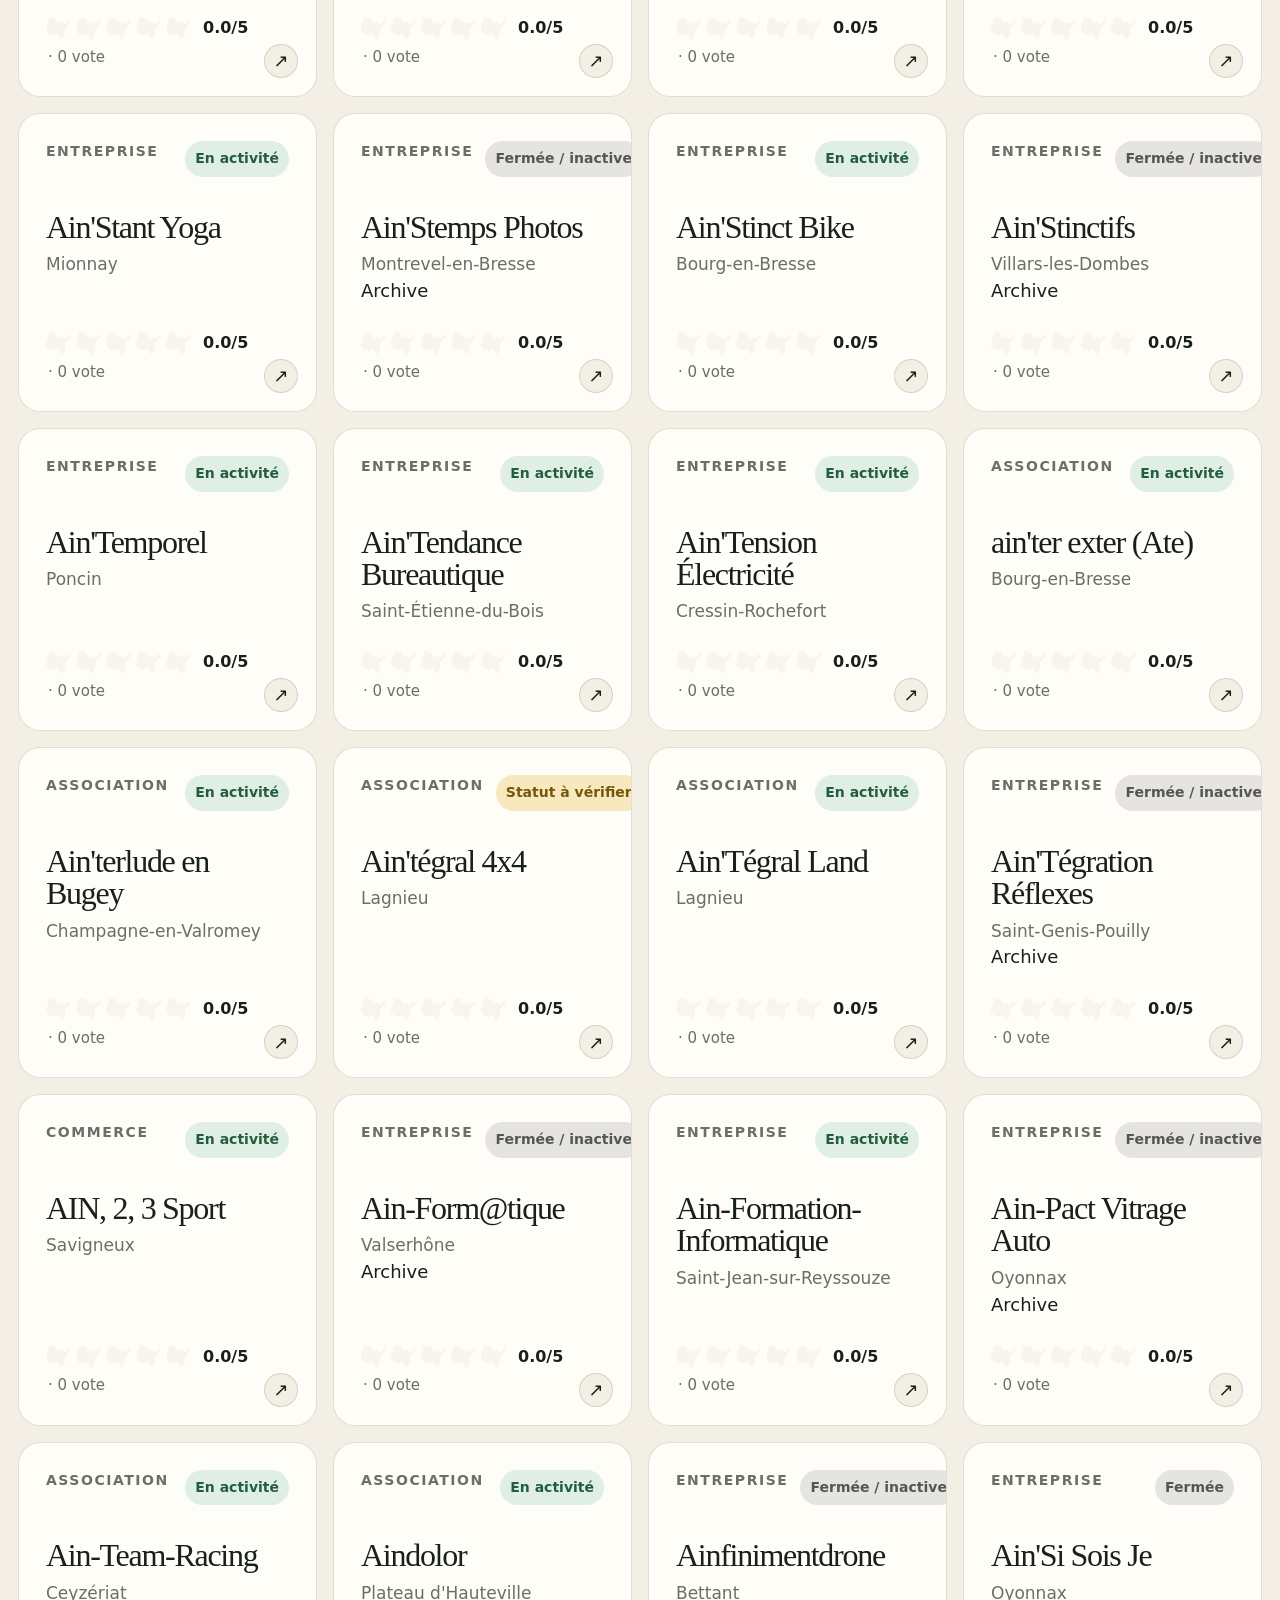
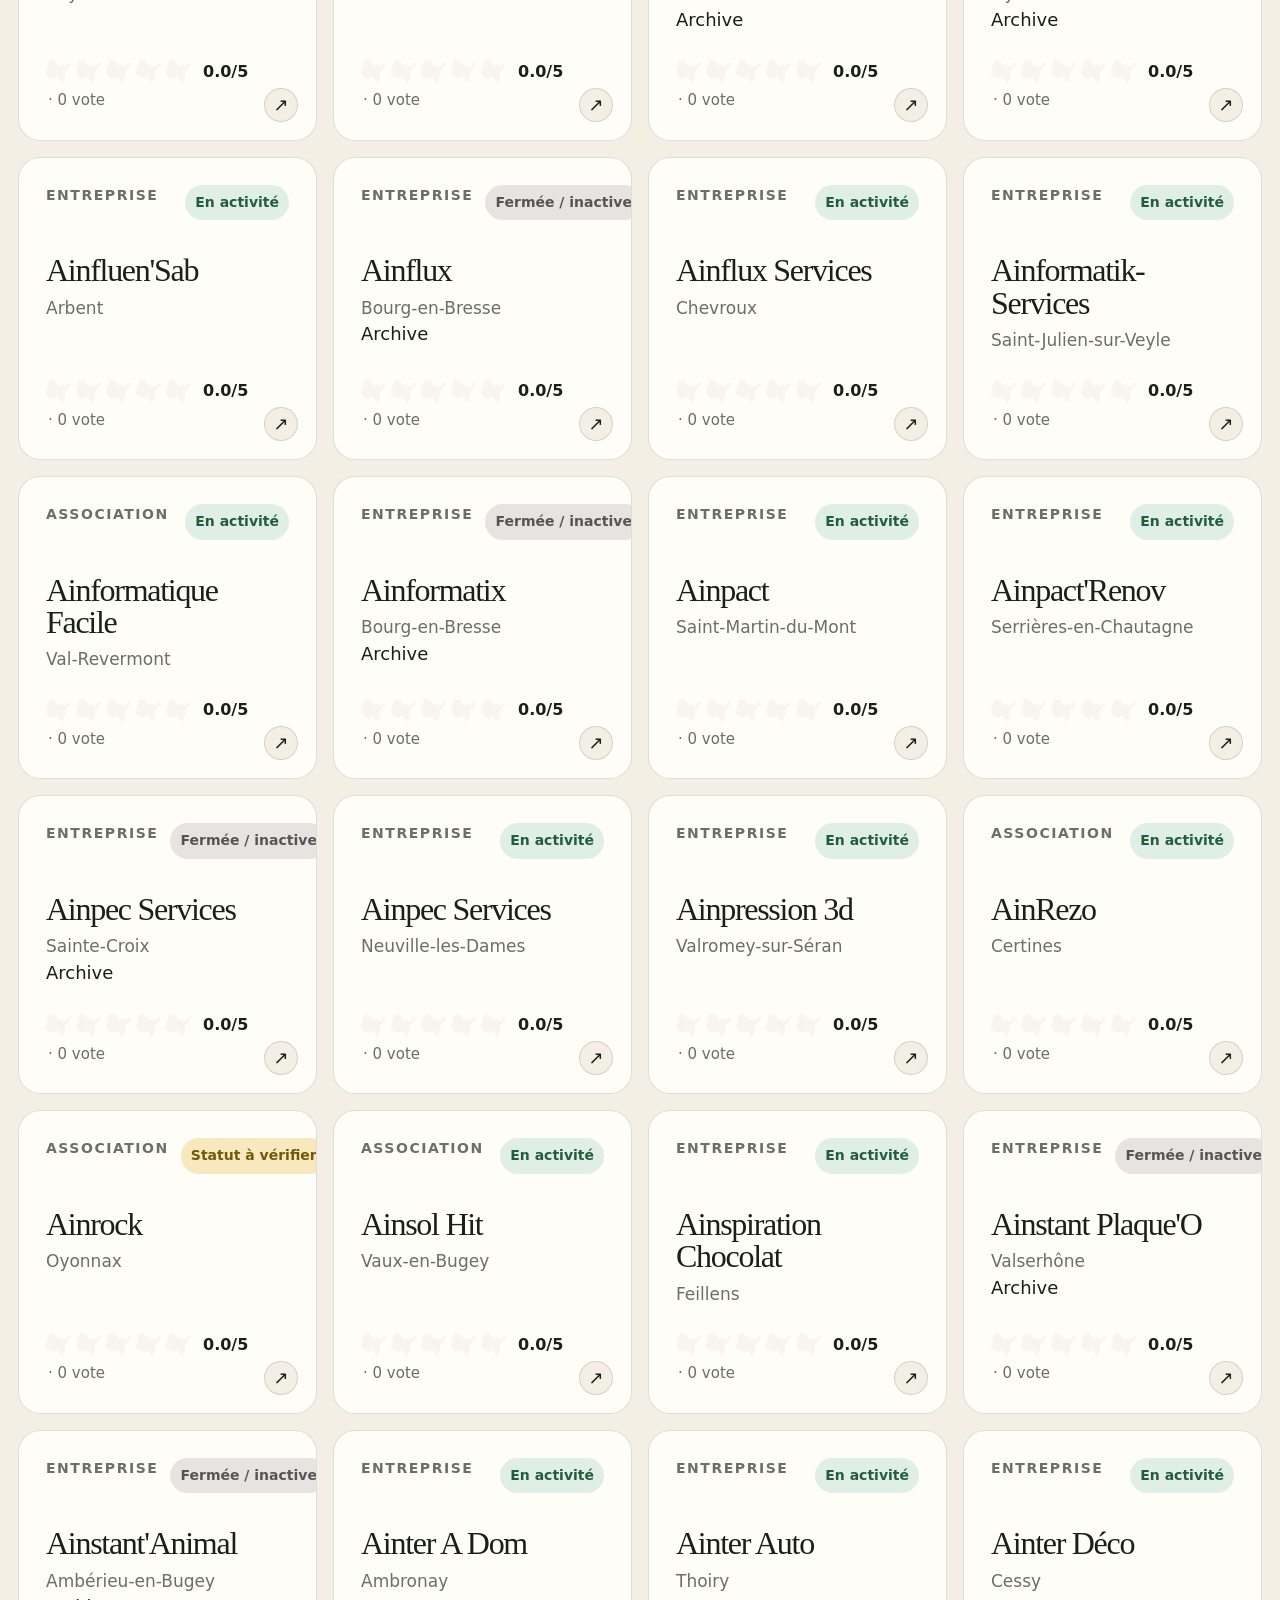
==== commit ba8f083e: "Ajouter Raid Fémin'Ain au catalogue" ====
--- a/index.html
+++ b/index.html
@@ -4,8 +4,8 @@
   <meta charset="utf-8">
   <meta name="viewport" content="width=device-width, initial-scale=1">
   <meta name="theme-color" content="#f4efe4">
-  <title>Noms ainventifs de l'Ain : 459 entreprises et associations recensées | Aincroyable</title>
-  <meta name="description" content="Le recensement des entreprises, commerces et associations de l'Ain qui ont glissé « Ain » dans leur nom : 459 jeux de mots répertoriés, notés et localisés commune par commune.">
+  <title>Noms ainventifs de l'Ain : 460 entreprises et associations recensées | Aincroyable</title>
+  <meta name="description" content="Le recensement des entreprises, commerces et associations de l'Ain qui ont glissé « Ain » dans leur nom : 460 jeux de mots répertoriés, notés et localisés commune par commune.">
   <meta name="robots" content="index, follow, max-image-preview:large">
   <link rel="canonical" href="https://www.aincroyable.fr/">
 
@@ -32,15 +32,15 @@
   <meta property="og:type" content="website">
   <meta property="og:site_name" content="Aincroyable">
   <meta property="og:locale" content="fr_FR">
-  <meta property="og:title" content="Noms ainventifs de l'Ain : 459 jeux de mots recensés">
-  <meta property="og:description" content="Ils avaient un département, ils en ont fait un jeu de mots. Découvrez et notez les 459 noms ainventifs répertoriés dans l'Ain.">
+  <meta property="og:title" content="Noms ainventifs de l'Ain : 460 jeux de mots recensés">
+  <meta property="og:description" content="Ils avaient un département, ils en ont fait un jeu de mots. Découvrez et notez les 460 noms ainventifs répertoriés dans l'Ain.">
   <meta property="og:image" content="https://www.aincroyable.fr/assets/share.jpg">
   <meta property="og:image:width" content="1200">
   <meta property="og:image:height" content="630">
   <meta property="og:image:alt" content="Aincroyable — le grand recensement du calambour aindinois">
 
   <meta name="twitter:card" content="summary_large_image">
-  <meta name="twitter:title" content="Noms ainventifs de l'Ain : 459 jeux de mots recensés">
+  <meta name="twitter:title" content="Noms ainventifs de l'Ain : 460 jeux de mots recensés">
   <meta name="twitter:description" content="Ils avaient un département, ils en ont fait un jeu de mots.">
   <meta name="twitter:image" content="https://www.aincroyable.fr/assets/share.jpg">
 
@@ -356,7 +356,7 @@
 
 <script src="vendor/leaflet/leaflet.js"></script>
 <script src="config.js?v=41"></script>
-<script src="data.js?v=50"></script>
+<script src="data.js?v=51"></script>
 <script src="ain-outline-exact.js?v=41"></script>
 <script src="app.js?v=42"></script>
 <!-- Cloudflare Web Analytics -->
